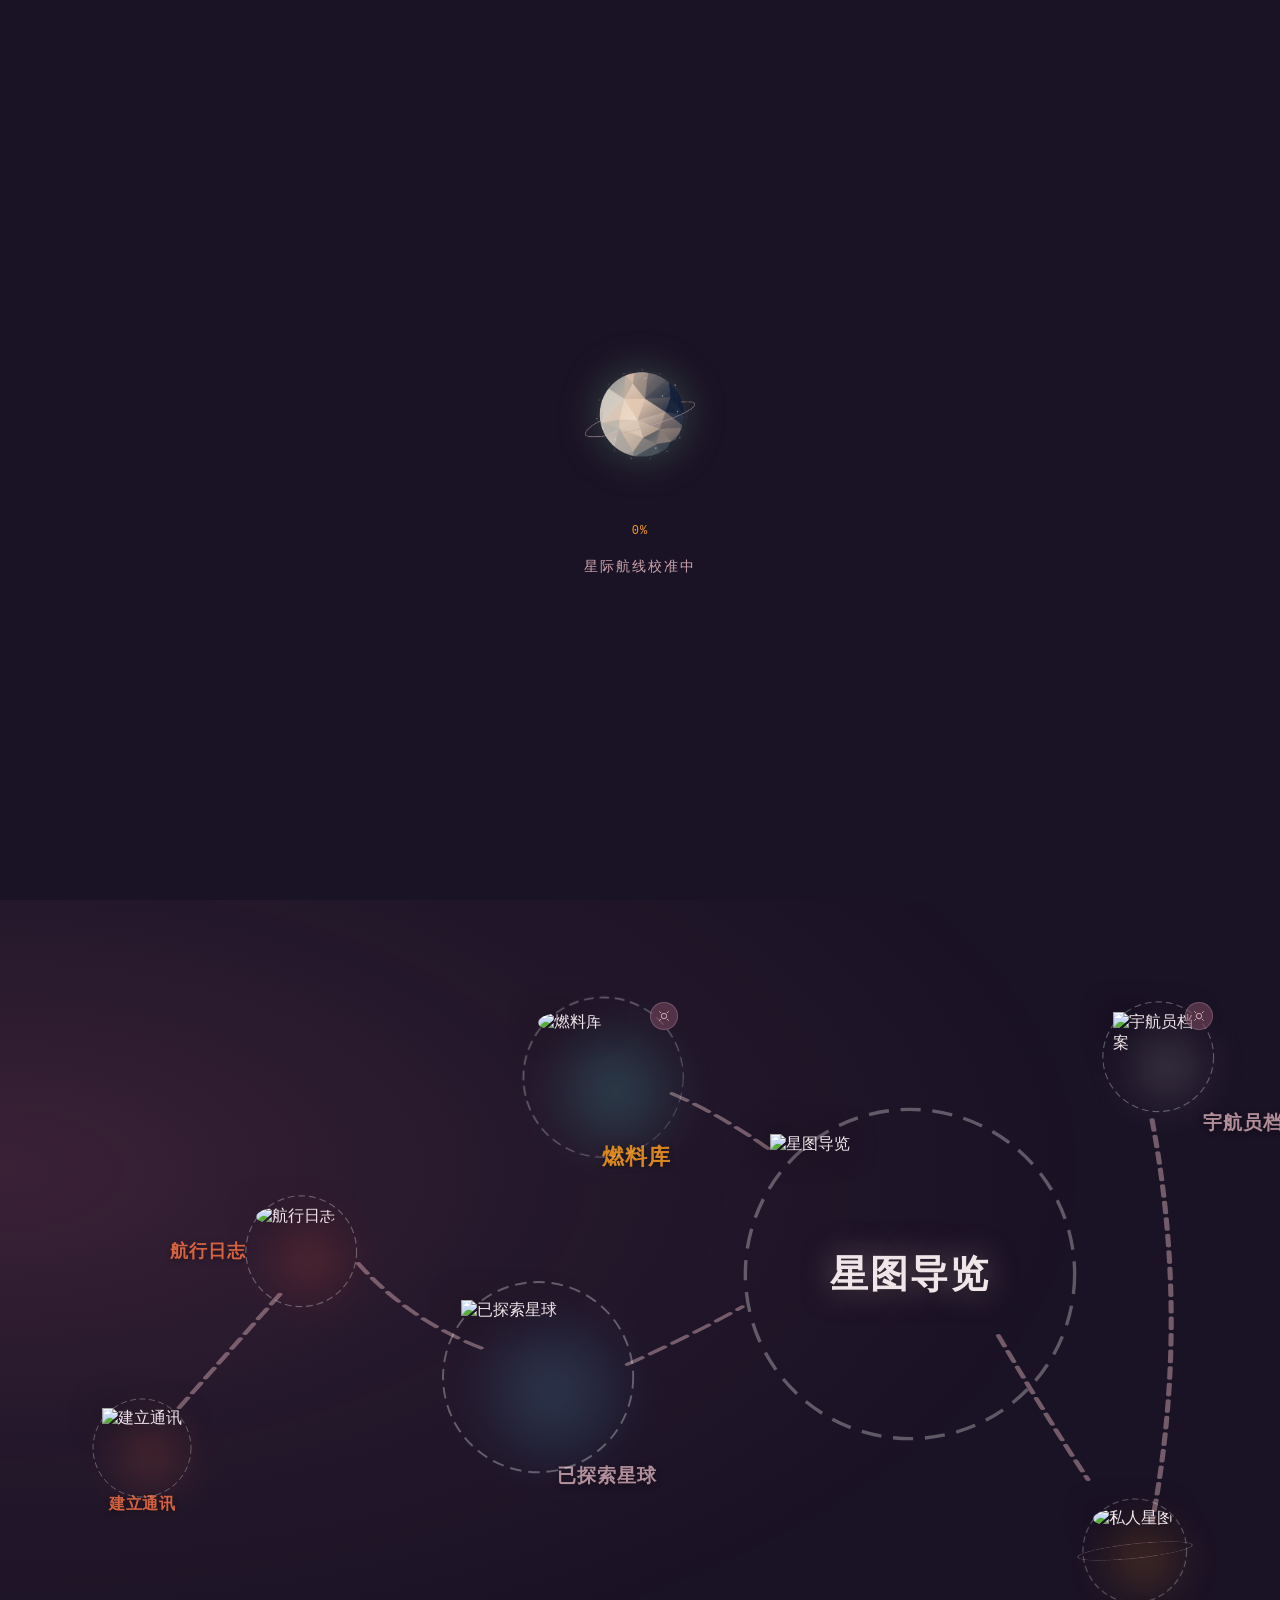
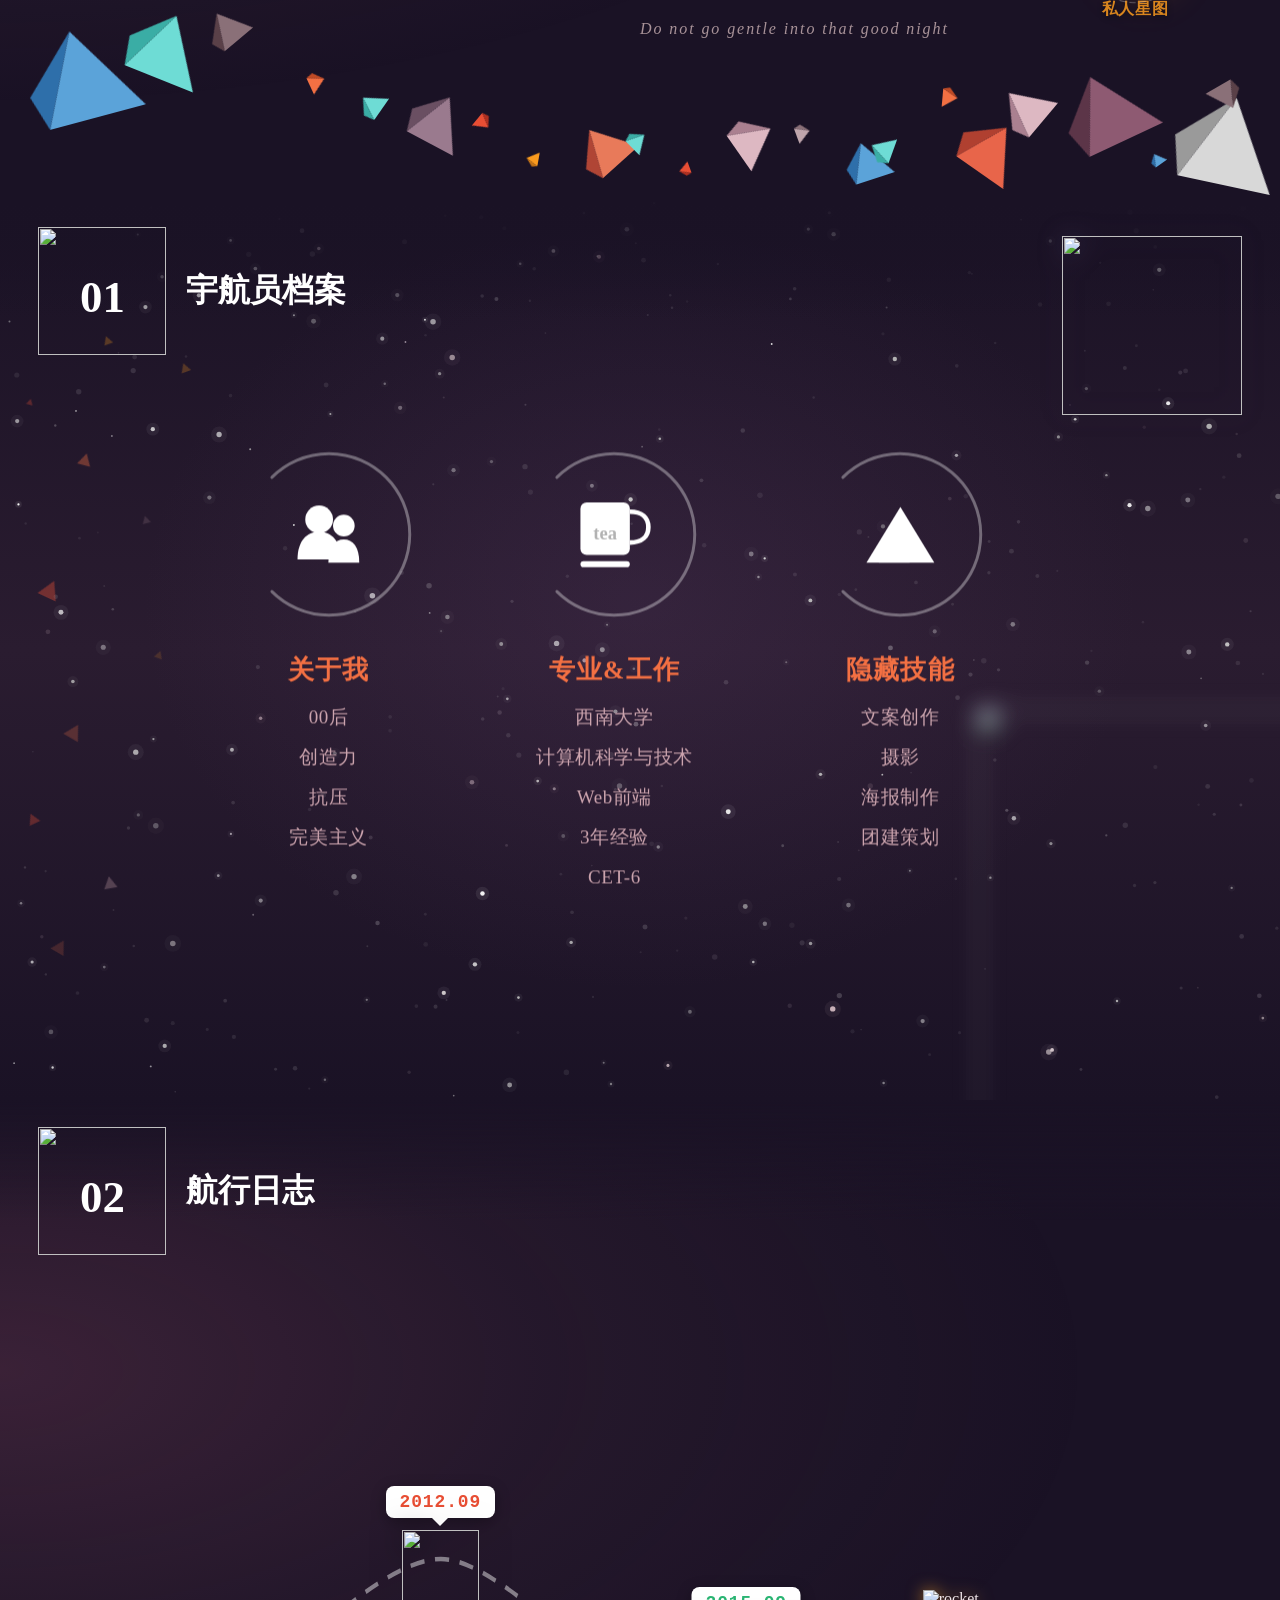
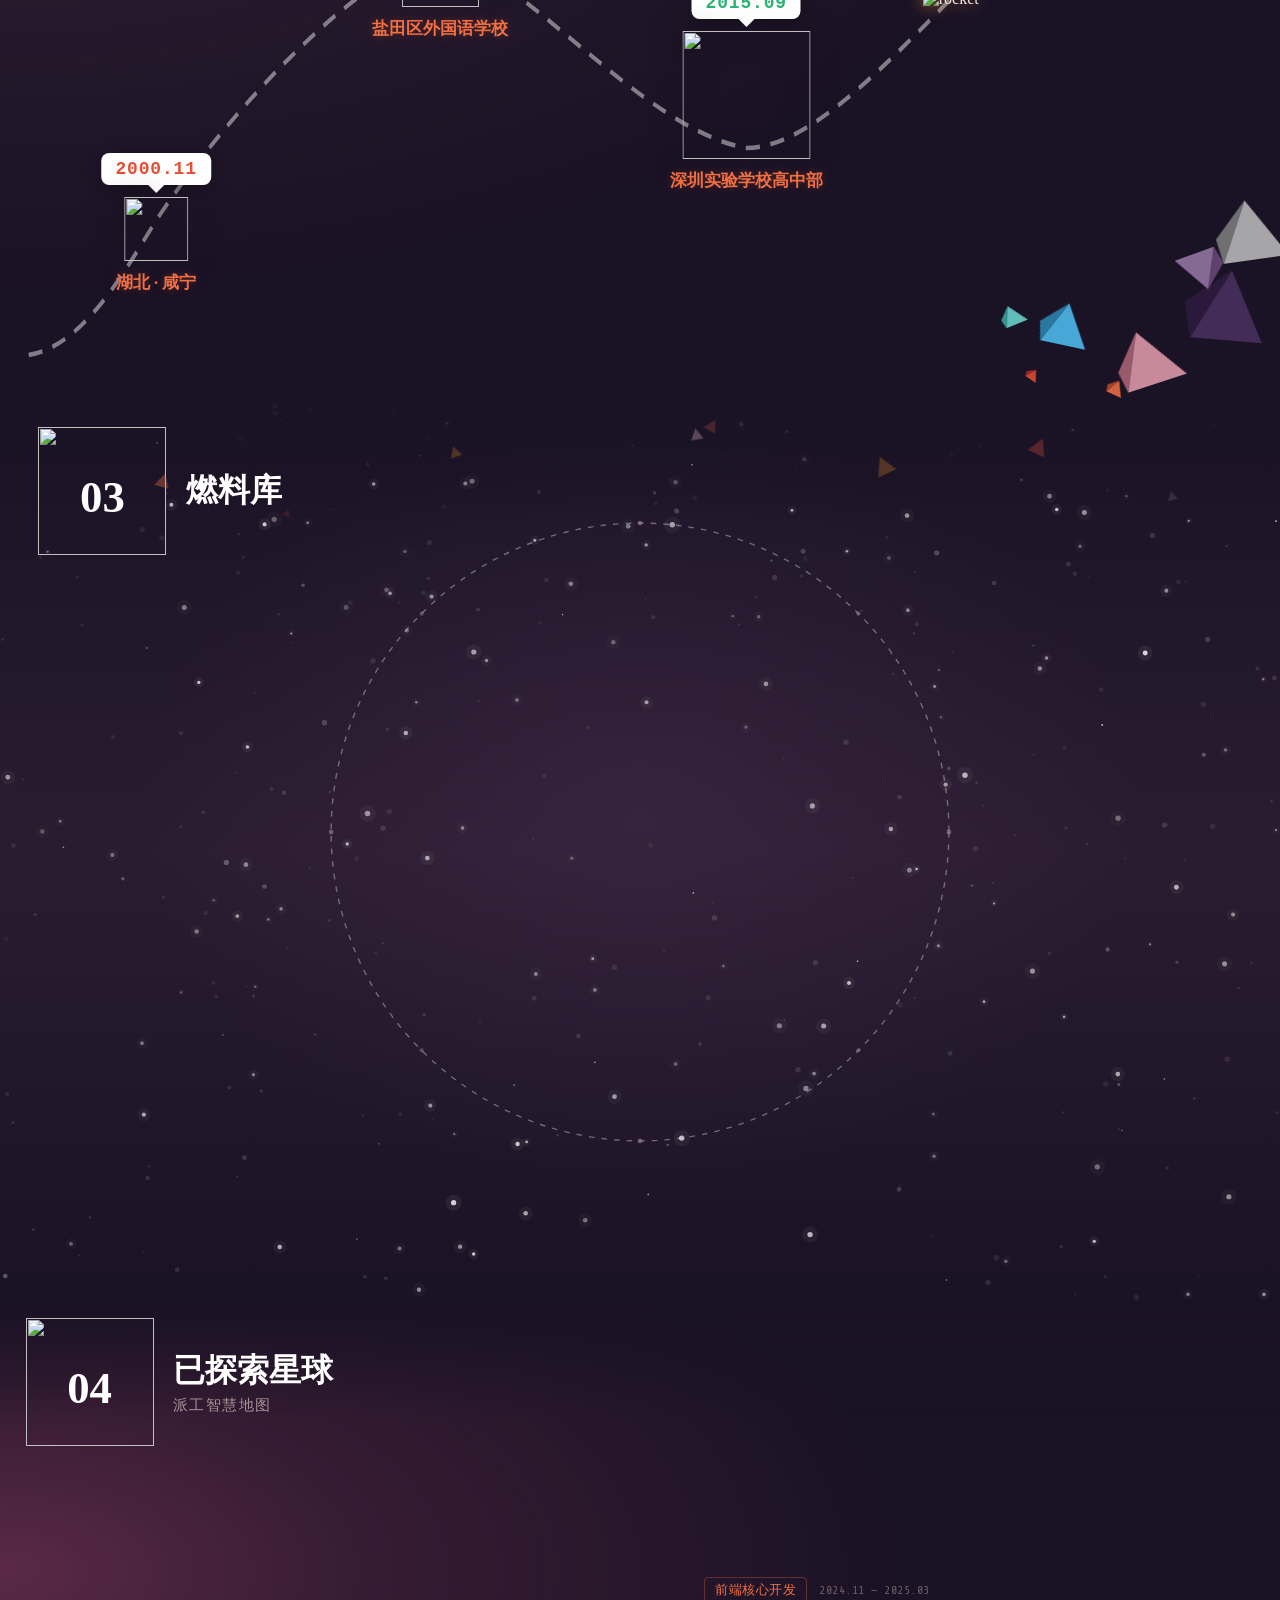
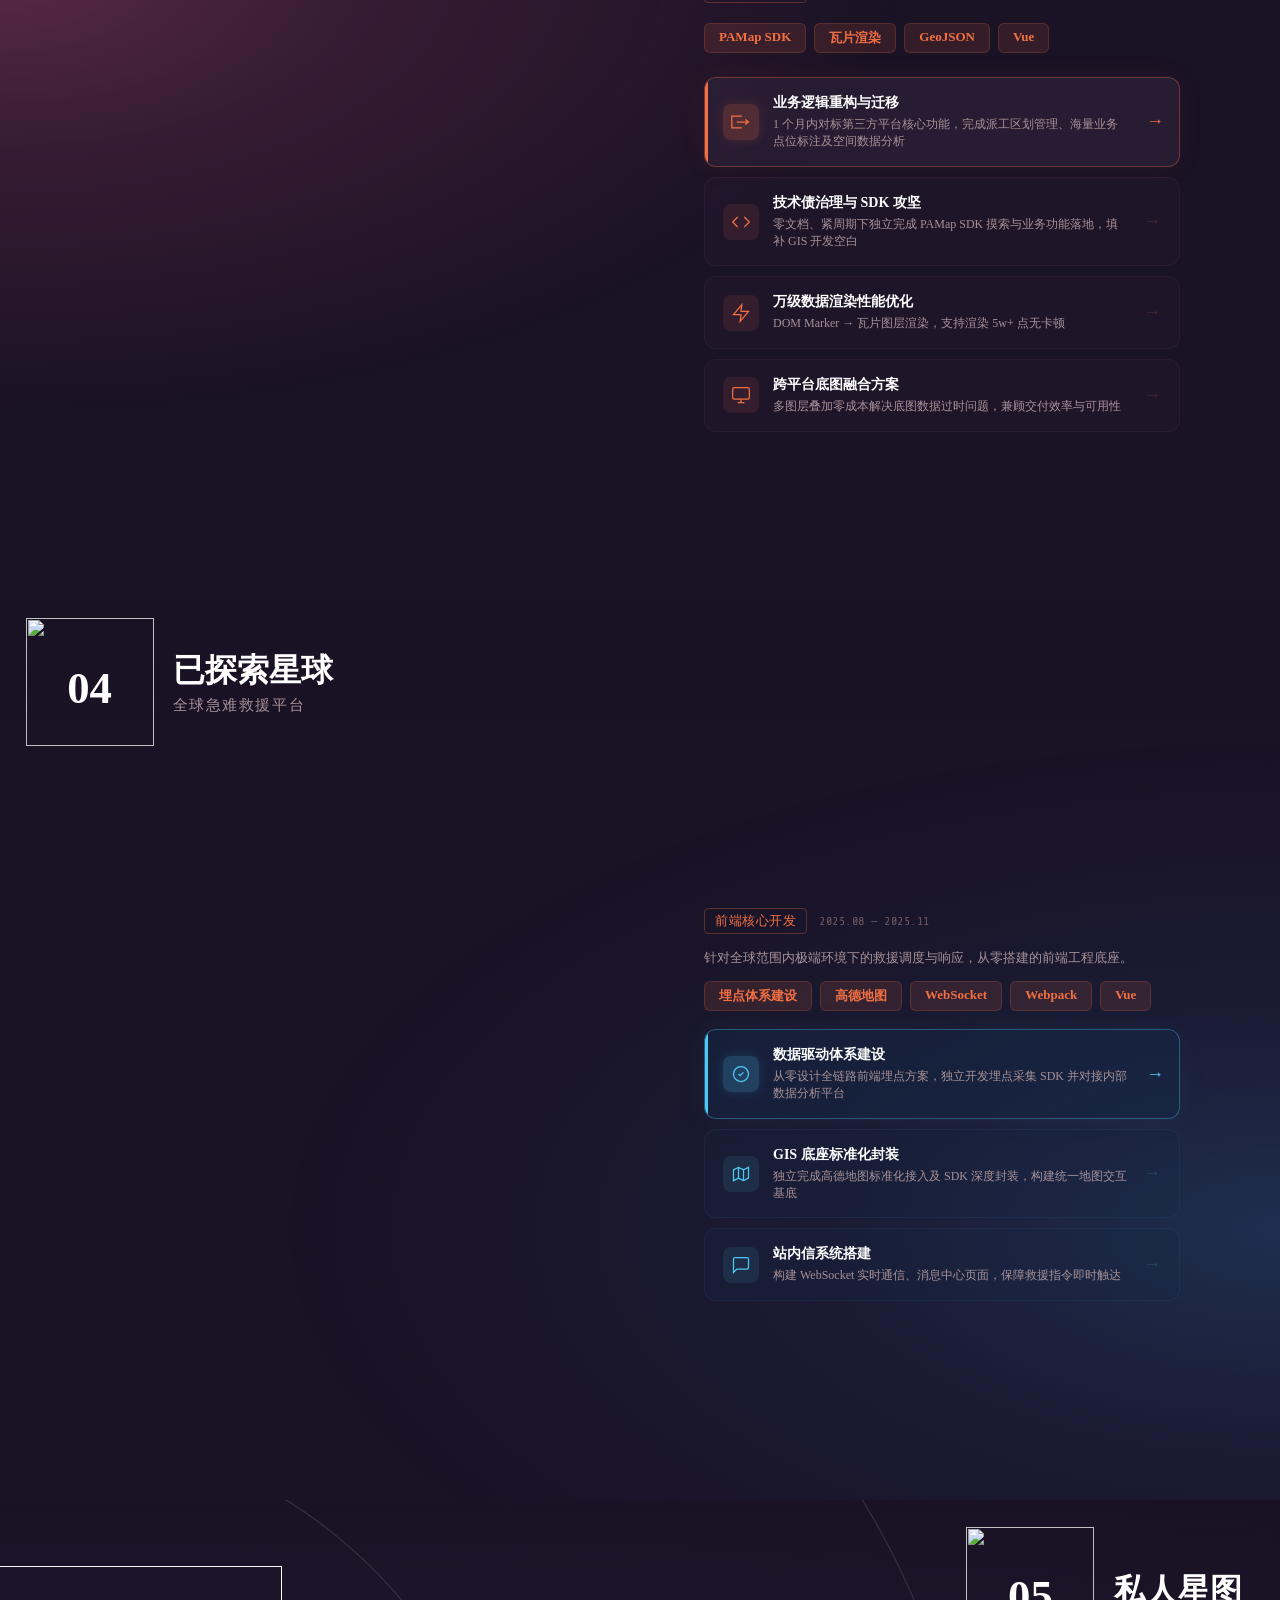
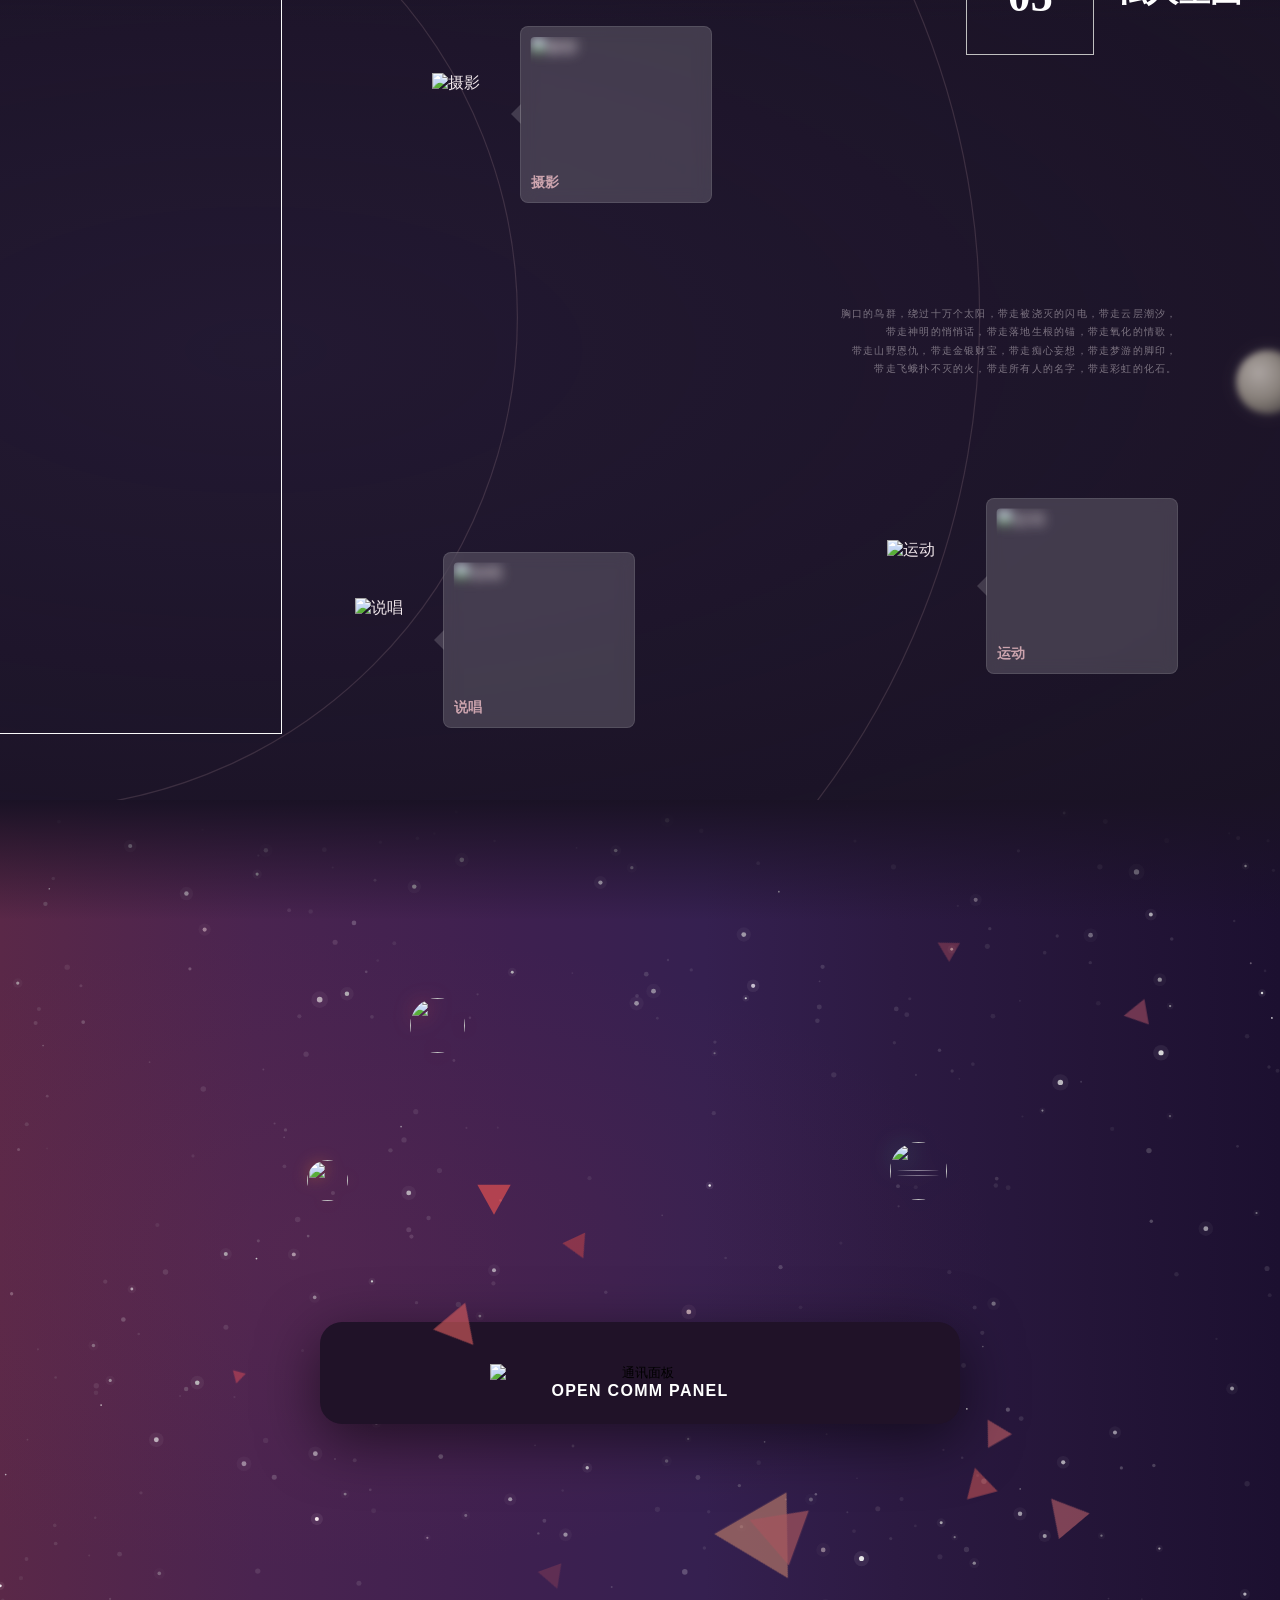
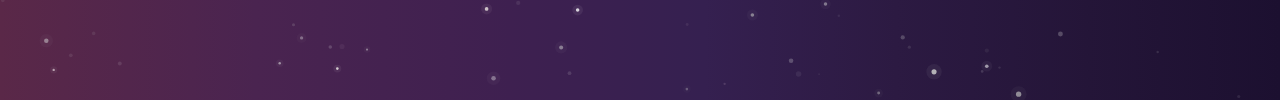
==== index.html @ 0952fe9d "样式细节调整" ====
<!doctype html>
<html lang="zh-CN">
  <head>
    <meta charset="UTF-8" />
    <meta name="viewport" content="width=device-width, initial-scale=1.0" />
    <title>LIKANGJUE星际漫游指南</title>
    <link rel="icon" href="favicon.ico" type="image/x-icon" />
    <link rel="stylesheet" href="css/style.css?v=3" />
    <!-- Leaflet (轻量地图渲染) -->
    <link
      rel="stylesheet"
      href="https://unpkg.com/leaflet@1.9.4/dist/leaflet.css"
    />
    <script src="https://unpkg.com/leaflet@1.9.4/dist/leaflet.js"></script>
    <link rel="preconnect" href="https://fonts.googleapis.cn" />
    <link
      href="https://fonts.googleapis.cn/css2?family=Orbitron:wght@400;700;900&family=ZCOOL+QingKe+HuangYou&family=Noto+Serif+SC:wght@400;700;900&family=ZCOOL+KuaiLe&family=Noto+Sans+SC:wght@900&display=swap"
      rel="stylesheet"
    />
  </head>
  <body>
    <!-- 加载遮罩 -->
    <div class="loading-overlay" id="loadingOverlay">
      <div class="loading-content">
        <div class="loading-planet">
          <svg class="loading-orbit-svg" viewBox="0 0 180 180">
            <circle
              class="loading-orbit-path"
              id="loadingOrbitPath"
              cx="90"
              cy="90"
              r="70"
            />
          </svg>
          <img src="assets/planet.png" alt="" class="loading-sphere" />
        </div>
        <p class="loading-percent" id="loadingPercent">0%</p>
        <p class="loading-text">
          星际航线校准中<span class="loading-dots"></span>
        </p>
      </div>
    </div>

    <!-- 移动端提示 -->
    <div class="mobile-block" id="mobileBlock">
      <div class="mobile-block-shell">
        <div class="mobile-block-screen">
          <div class="mobile-block-scanline"></div>
          <div class="mobile-block-glare"></div>
          <canvas class="mobile-block-noise" id="mobileNoise"></canvas>
          <p class="mobile-block-text">
            为保障最佳探索体验<br />请使用PC端加入探险
          </p>
        </div>
        <div class="mobile-block-bottom">
          <div class="mobile-block-knob"></div>
          <div class="mobile-block-tag">SIGNAL LOST</div>
        </div>
      </div>
    </div>
    <!-- 粒子画布 -->
    <canvas id="particles-canvas"></canvas>

    <!-- 导航指示器 -->
    <nav class="side-nav" id="sideNav">
      <!-- 小宇航员指示器 - 漂浮姿态 -->
      <div class="nav-astronaut" id="navAstronaut">
        <svg viewBox="0 0 180 190" xmlns="http://www.w3.org/2000/svg">
          <!-- 微微侧身，腰略冲前 -->
          <g transform="rotate(18, 90, 90)">
            <!-- === 双腿并拢向下，膝盖弯曲小腿翘后 === -->
            <!-- 左大腿（短） -->
            <path
              d="M70 104 Q64 114 58 124"
              fill="none"
              stroke="white"
              stroke-width="11"
              stroke-linecap="round"
            />
            <!-- 左膝橙色 -->
            <circle cx="58" cy="123" r="4.5" fill="#f0873a" />
            <!-- 左小腿（长，向后上翘） -->
            <path
              d="M58 124 Q48 136 44 126 Q42 118 50 112"
              fill="none"
              stroke="white"
              stroke-width="9"
              stroke-linecap="round"
            />
            <!-- 左靴 -->
            <ellipse
              cx="50"
              cy="110"
              rx="7"
              ry="5"
              fill="#d0d0d5"
              stroke="#b0b0b5"
              stroke-width="1.2"
              transform="rotate(30 50 110)"
            />

            <!-- 右大腿（短） -->
            <path
              d="M84 104 Q78 114 72 122"
              fill="none"
              stroke="white"
              stroke-width="11"
              stroke-linecap="round"
            />
            <!-- 右膝橙色 -->
            <circle cx="72" cy="121" r="4.5" fill="#f0873a" />
            <!-- 右小腿（长，向后上翘） -->
            <path
              d="M72 122 Q62 134 58 124 Q56 116 64 110"
              fill="none"
              stroke="white"
              stroke-width="9"
              stroke-linecap="round"
            />
            <!-- 右靴 -->
            <ellipse
              cx="64"
              cy="108"
              rx="7"
              ry="5"
              fill="#d0d0d5"
              stroke="#b0b0b5"
              stroke-width="1.2"
              transform="rotate(30 64 108)"
            />

            <!-- === 背包 === -->
            <rect
              x="56"
              y="54"
              width="16"
              height="26"
              rx="6"
              fill="#d0d0d5"
              stroke="#a0a0a5"
              stroke-width="1.5"
            />
            <rect
              x="60"
              y="59"
              width="5"
              height="5"
              rx="1.5"
              fill="#5bb8c4"
              opacity="0.8"
            />
            <rect
              x="60"
              y="67"
              width="5"
              height="5"
              rx="1.5"
              fill="#5bb8c4"
              opacity="0.8"
            />

            <!-- === 身体（微微侧身，椭圆稍偏） === -->
            <ellipse
              cx="80"
              cy="76"
              rx="24"
              ry="30"
              fill="white"
              stroke="#d0d0d5"
              stroke-width="2"
            />

            <!-- === 腰带 === -->
            <path
              d="M58 92 Q80 99 102 92"
              fill="none"
              stroke="#5bb8c4"
              stroke-width="7"
              stroke-linecap="round"
            />
            <!-- 腰带扣 -->
            <rect
              x="74"
              y="90"
              width="12"
              height="8"
              rx="2.5"
              fill="#3a9da8"
              stroke="#2e8a94"
              stroke-width="1"
            />
            <rect x="77" y="92" width="6" height="4" rx="1.2" fill="#5bb8c4" />

            <!-- === 左臂（肘部微弯向下） === -->
            <path
              d="M58 66 Q38 72 24 64"
              fill="none"
              stroke="white"
              stroke-width="11"
              stroke-linecap="round"
            />
            <!-- 左肘橙色 -->
            <circle cx="40" cy="70" r="4.5" fill="#f0873a" />
            <!-- 左手掌 -->
            <circle
              cx="22"
              cy="62"
              r="7"
              fill="white"
              stroke="#d0d0d5"
              stroke-width="1.5"
            />
            <!-- 手指 -->
            <line
              x1="16"
              y1="58"
              x2="12"
              y2="54"
              stroke="white"
              stroke-width="2.8"
              stroke-linecap="round"
            />
            <line
              x1="18"
              y1="56"
              x2="15"
              y2="50"
              stroke="white"
              stroke-width="2.8"
              stroke-linecap="round"
            />
            <line
              x1="22"
              y1="55"
              x2="22"
              y2="49"
              stroke="white"
              stroke-width="2.8"
              stroke-linecap="round"
            />
            <line
              x1="26"
              y1="56"
              x2="28"
              y2="51"
              stroke="white"
              stroke-width="2.8"
              stroke-linecap="round"
            />
            <line
              x1="28"
              y1="60"
              x2="33"
              y2="57"
              stroke="white"
              stroke-width="2.8"
              stroke-linecap="round"
            />

            <!-- === 右臂（肘部微弯向下） === -->
            <path
              d="M104 66 Q126 72 140 64"
              fill="none"
              stroke="white"
              stroke-width="11"
              stroke-linecap="round"
            />
            <!-- 右肘橙色 -->
            <circle cx="124" cy="70" r="4.5" fill="#f0873a" />
            <!-- 右手掌 -->
            <circle
              cx="142"
              cy="62"
              r="7"
              fill="white"
              stroke="#d0d0d5"
              stroke-width="1.5"
            />
            <!-- 手指 -->
            <line
              x1="147"
              y1="57"
              x2="152"
              y2="54"
              stroke="white"
              stroke-width="2.8"
              stroke-linecap="round"
            />
            <line
              x1="148"
              y1="60"
              x2="154"
              y2="58"
              stroke="white"
              stroke-width="2.8"
              stroke-linecap="round"
            />
            <line
              x1="149"
              y1="64"
              x2="155"
              y2="64"
              stroke="white"
              stroke-width="2.8"
              stroke-linecap="round"
            />
            <line
              x1="148"
              y1="67"
              x2="153"
              y2="70"
              stroke="white"
              stroke-width="2.8"
              stroke-linecap="round"
            />

            <!-- === 头盔（朝内侧微旋转） === -->
            <g transform="rotate(-15, 80, 40)">
              <circle
                cx="80"
                cy="40"
                r="28"
                fill="white"
                stroke="#d0d0d5"
                stroke-width="2.5"
              />
              <!-- 头盔橙色顶部弧线 -->
              <path
                d="M54 28 A28 28 0 0 1 106 28"
                fill="none"
                stroke="#f0873a"
                stroke-width="4"
                stroke-linecap="round"
              />
              <!-- 头盔侧面橙色耳罩 -->
              <ellipse
                cx="53"
                cy="42"
                rx="6"
                ry="9"
                fill="#f0873a"
                opacity="0.9"
              />
              <ellipse
                cx="107"
                cy="42"
                rx="6"
                ry="9"
                fill="#f0873a"
                opacity="0.9"
              />

              <!-- === 面罩 === -->
              <ellipse cx="80" cy="44" rx="19" ry="18" fill="#3d2050" />
              <!-- 面罩反光 -->
              <ellipse
                cx="73"
                cy="37"
                rx="5"
                ry="8"
                fill="rgba(255,255,255,0.1)"
                transform="rotate(-12 73 37)"
              />
              <!-- 感叹号 -->
              <line
                x1="80"
                y1="35"
                x2="80"
                y2="47"
                stroke="rgba(255,255,255,0.4)"
                stroke-width="3.5"
                stroke-linecap="round"
              />
              <circle cx="80" cy="52" r="2" fill="rgba(255,255,255,0.4)" />
            </g>
          </g>
        </svg>
      </div>
      <a
        href="#landing"
        class="nav-dot active"
        data-section="0"
        data-label="准备启程"
      ></a>
      <a
        href="#starmap"
        class="nav-dot"
        data-section="1"
        data-label="星图导览"
      ></a>
      <a
        href="#about"
        class="nav-dot"
        data-section="2"
        data-label="宇航员档案"
      ></a>
      <a
        href="#education"
        class="nav-dot"
        data-section="3"
        data-label="航行日志"
      ></a>
      <a
        href="#skills"
        class="nav-dot"
        data-section="4"
        data-label="燃料库"
      ></a>
      <a
        href="#project3"
        class="nav-dot"
        data-section="5"
        data-label="智慧地图"
      ></a>
      <a
        href="#project4"
        class="nav-dot"
        data-section="6"
        data-label="救援平台"
      ></a>
      <a
        href="#hobbies"
        class="nav-dot"
        data-section="7"
        data-label="私人星图"
      ></a>
      <a
        href="#contact"
        class="nav-dot"
        data-section="9"
        data-label="通讯面板"
      ></a>
    </nav>

    <!-- 页面进度条 -->
    <div class="progress-bar" id="progressBar"></div>

    <!-- ===== Section 0: Landing ===== -->
    <section class="section section-landing" id="landing">
      <!-- Low-Poly 背景纹理 -->
      <div class="landing-bg-texture"></div>

      <div class="landing-split">
        <!-- 左侧：Low-Poly 星球 -->
        <div class="planet-scene">
          <!-- 轨道环 - 后半（星球背面） -->
          <img
            src="https://img.likangjue.space/assets/planet-ring.webp"
            alt=""
            class="planet-ring ring-back"
          />
          <!-- 星球本体 - 逆时针旋转 -->
          <img
            src="https://img.likangjue.space/assets/planet-sphere.webp"
            alt=""
            class="planet-sphere"
          />
          <!-- 线条框 - 顺时针旋转 -->
          <img
            src="https://img.likangjue.space/assets/planet-wireframe.webp"
            alt=""
            class="planet-wireframe"
          />
          <img
            src="https://img.likangjue.space/assets/planet-wireframe.webp"
            alt=""
            class="planet-wireframe"
          />
          <!-- 轨道环 - 前半（星球前面） -->
          <img
            src="https://img.likangjue.space/assets/planet-ring.webp"
            alt=""
            class="planet-ring ring-front"
          />
        </div>

        <!-- 标题文字区域：所有内容在一个暗色卡片内 -->
        <div class="landing-content">
          <div class="landing-card anim-fade-up">
            <img
              src="https://img.likangjue.space/assets/title-2000.webp"
              alt="2000 太空漫游"
              class="card-title-img"
            />
            <div class="card-text">
              <p class="info-label">这里是黎康珏</p>
              <h1 class="info-name">LIKANGJUE</h1>
              <h2 class="info-subtitle">星际漫游指南</h2>
              <p class="info-desc">信号良好，欢迎靠近</p>
            </div>
          </div>
          <div class="scroll-hint anim-fade-up delay-2">
            <div class="scroll-mouse">
              <div class="scroll-wheel"></div>
            </div>
            <span>用猛烈的孤独，开始你伟大的冒险</span>
          </div>
        </div>
      </div>

      <!-- 渐变遮罩 -->
      <div class="gradient-overlay"></div>

      <!-- 飞入三角形装饰 -->
      <div class="fly-tri fly-tri-1"></div>
      <div class="fly-tri fly-tri-2"></div>
      <div class="fly-tri fly-tri-3"></div>
      <div class="fly-tri fly-tri-4"></div>
      <div class="fly-tri fly-tri-5"></div>
      <div class="fly-tri fly-tri-6"></div>
      <div class="fly-tri fly-tri-7"></div>
      <div class="fly-tri fly-tri-8"></div>
      <div class="fly-tri fly-tri-9"></div>
      <div class="fly-tri fly-tri-10"></div>
      <div class="fly-tri fly-tri-2b"></div>
    </section>

    <!-- ===== Section 1: Star Map (星图导览) ===== -->
    <section class="section section-starmap" id="starmap">
      <div class="starmap-container">
        <!-- SVG 连线（虚线轨道） -->
        <svg
          class="starmap-orbits"
          viewBox="0 0 100 100"
          preserveAspectRatio="none"
        >
          <!-- 建立通讯 → 航行日志 -->
          <path d="M14,58 Q18,50 22,42" class="orbit-line" />
          <!-- 航行日志 → 已探索星球 -->
          <path d="M28,38 Q32,46 38,50" class="orbit-line" />
          <!-- 已探索星球 → 星图导览 -->
          <path d="M49,52 Q54,48 58,44" class="orbit-line" />
          <!-- 星图导览 → 燃料库 -->
          <path d="M60,22 Q56,17 52,14" class="orbit-line" />
          <!-- 星图导览 → 私人星图 -->
          <path d="M78,48 Q82,60 85,68" class="orbit-line" />
          <!-- 宇航员档案 → 私人星图 -->
          <path d="M90,18 Q93,46 90,74" class="orbit-line" />
        </svg>

        <!-- 中心大星球：星图导览 -->
        <div class="star-planet star-main anim-scale-in">
          <img
            src="https://img.likangjue.space/assets/planet-main.webp"
            alt="星图导览"
            class="planet-img"
          />
          <span class="planet-label label-main">星图导览</span>
        </div>

        <!-- 燃料库 → Skills -->
        <a href="#skills" class="star-planet star-fuel anim-scale-in delay-1">
          <div class="planet-glow glow-green"></div>
          <img
            src="https://img.likangjue.space/assets/planet-green-texture.webp"
            alt="燃料库"
            class="planet-img planet-circle"
          />
          <span class="planet-label label-top">燃料库</span>
          <span class="planet-satellite">
            <svg
              viewBox="0 0 24 24"
              fill="none"
              stroke="currentColor"
              stroke-width="1.5"
              width="16"
              height="16"
            >
              <circle cx="12" cy="12" r="4" />
              <path
                d="M4.93 4.93l2.83 2.83M16.24 16.24l2.83 2.83M4.93 19.07l2.83-2.83M16.24 7.76l2.83-2.83"
              />
            </svg>
          </span>
        </a>

        <!-- 宇航员档案 → About -->
        <a href="#about" class="star-planet star-profile anim-scale-in delay-2">
          <div class="planet-glow glow-silver"></div>
          <img
            src="https://img.likangjue.space/assets/planet-gray-ring.webp"
            alt="宇航员档案"
            class="planet-img"
          />
          <span class="planet-label label-bottom">宇航员档案</span>
          <span class="planet-satellite">
            <svg
              viewBox="0 0 24 24"
              fill="none"
              stroke="currentColor"
              stroke-width="1.5"
              width="16"
              height="16"
            >
              <circle cx="12" cy="12" r="4" />
              <path
                d="M4.93 4.93l2.83 2.83M16.24 16.24l2.83 2.83M4.93 19.07l2.83-2.83M16.24 7.76l2.83-2.83"
              />
            </svg>
          </span>
        </a>

        <!-- 航行日志 → Education -->
        <a href="#education" class="star-planet star-log anim-scale-in delay-1">
          <div class="planet-glow glow-red"></div>
          <img
            src="https://img.likangjue.space/assets/planet-red-texture.webp"
            alt="航行日志"
            class="planet-img planet-circle"
          />
          <span class="planet-label label-log">航行日志</span>
        </a>

        <!-- 已探索星球 → Projects -->
        <a
          href="#project3"
          class="star-planet star-explore anim-scale-in delay-2"
        >
          <div class="planet-glow glow-blue"></div>
          <img
            src="https://img.likangjue.space/assets/planet-blue.webp"
            alt="已探索星球"
            class="planet-img"
          />
          <span class="planet-label label-bottom">已探索星球</span>
        </a>

        <!-- 建立通讯 → Contact -->
        <a href="#contact" class="star-planet star-comm anim-scale-in delay-3">
          <div class="planet-glow glow-orange"></div>
          <img
            src="https://img.likangjue.space/assets/planet-orange-ring.webp"
            alt="建立通讯"
            class="planet-img"
          />
          <span class="planet-label label-comm">建立通讯</span>
        </a>

        <!-- 私人星图 -->
        <a
          href="#hobbies"
          class="star-planet star-personal anim-scale-in delay-3"
        >
          <div class="planet-glow glow-gold"></div>
          <img
            src="https://img.likangjue.space/assets/planet-gold-texture.webp"
            alt="私人星图"
            class="planet-img planet-circle"
          />
          <div class="planet-ring-wrap">
            <div class="planet-orbit-ring"></div>
          </div>
          <span class="planet-label label-personal">私人星图</span>
        </a>

        <!-- 底部标语 -->
        <p class="starmap-tagline anim-fade-up delay-3">
          Do not go gentle into that good night
        </p>
      </div>

      <!-- 底部三角形碎片装饰 -->
      <div class="starmap-debris">
        <!-- 左侧大三角 -->
        <div class="debris-tri tri-1"></div>
        <div class="debris-tri tri-2"></div>
        <div class="debris-tri tri-3"></div>
        <!-- 中间碎片（含中型三角） -->
        <div class="debris-tri tri-4"></div>
        <div class="debris-tri tri-5"></div>
        <div class="debris-tri tri-19"></div>
        <div class="debris-tri tri-6"></div>
        <div class="debris-tri tri-7"></div>
        <div class="debris-tri tri-20"></div>
        <div class="debris-tri tri-8"></div>
        <div class="debris-tri tri-9"></div>
        <div class="debris-tri tri-21"></div>
        <div class="debris-tri tri-10"></div>
        <div class="debris-tri tri-22"></div>
        <!-- 右侧大三角 -->
        <div class="debris-tri tri-11"></div>
        <div class="debris-tri tri-12"></div>
        <div class="debris-tri tri-13"></div>
        <div class="debris-tri tri-14"></div>
        <div class="debris-tri tri-15"></div>
        <div class="debris-tri tri-16"></div>
        <div class="debris-tri tri-17"></div>
        <div class="debris-tri tri-18"></div>
      </div>
    </section>

    <!-- ===== Section 2: About ===== -->
    <section class="section section-about" id="about">
      <!-- 星空背景粒子 -->
      <canvas
        class="about-stars-canvas"
        id="about-stars-canvas"
        aria-hidden="true"
      ></canvas>

      <!-- 标题区（同其他章节风格） -->
      <div class="about-header anim-fade-up">
        <div class="about-header-planet">
          <img
            src="https://img.likangjue.space/assets/planet-title.webp"
            alt=""
            class="header-planet-img"
          />
          <span class="about-num">01</span>
        </div>
        <h2 class="about-title-text">宇航员档案</h2>
      </div>

      <!-- 三角形碎片（PPT左侧凌乱装饰） -->
      <div class="about-debris" aria-hidden="true">
        <!-- 左上区域 -->
        <svg class="ab-tri ab-tri-1" viewBox="0 0 24 24">
          <polygon points="12,2 22,20 2,20" fill="#f37043" opacity="0.6" />
        </svg>
        <svg class="ab-tri ab-tri-2" viewBox="0 0 24 24">
          <polygon points="12,2 22,20 2,20" fill="#fa9a1e" opacity="0.5" />
        </svg>
        <!-- 左侧中部 -->
        <svg class="ab-tri ab-tri-3" viewBox="0 0 24 24">
          <polygon points="12,2 22,20 2,20" fill="#e84e34" opacity="0.7" />
        </svg>
        <svg class="ab-tri ab-tri-4" viewBox="0 0 24 24">
          <polygon points="12,2 22,20 2,20" fill="#cca4ae" opacity="0.4" />
        </svg>
        <!-- 左下区域 -->
        <svg class="ab-tri ab-tri-5" viewBox="0 0 24 24">
          <polygon points="12,2 22,20 2,20" fill="#f37043" opacity="0.55" />
        </svg>
        <svg class="ab-tri ab-tri-6" viewBox="0 0 24 24">
          <polygon points="12,2 22,20 2,20" fill="#e84e34" opacity="0.65" />
        </svg>
        <svg class="ab-tri ab-tri-7" viewBox="0 0 24 24">
          <polygon points="12,2 22,20 2,20" fill="#fa9a1e" opacity="0.45" />
        </svg>
        <svg class="ab-tri ab-tri-8" viewBox="0 0 24 24">
          <polygon points="12,2 22,20 2,20" fill="#cca4ae" opacity="0.5" />
        </svg>
        <!-- 额外散落三角 -->
        <svg class="ab-tri ab-tri-9" viewBox="0 0 24 24">
          <polygon points="12,2 22,20 2,20" fill="#e84e34" opacity="0.5" />
        </svg>
        <svg class="ab-tri ab-tri-10" viewBox="0 0 24 24">
          <polygon points="12,2 22,20 2,20" fill="#f37043" opacity="0.4" />
        </svg>
        <svg class="ab-tri ab-tri-11" viewBox="0 0 24 24">
          <polygon points="12,2 22,20 2,20" fill="#fa9a1e" opacity="0.55" />
        </svg>
      </div>

      <!-- PPT风格：三列卡片布局 -->
      <div class="about-cards">
        <!-- 卡片1: 关于我 -->
        <div class="about-card about-card-1">
          <div class="about-card-arc">
            <svg viewBox="0 0 160 160" class="arc-svg">
              <circle cx="80" cy="80" r="68" class="arc-circle" />
            </svg>
            <div class="about-card-icon">
              <!-- 人物图标 -->
              <svg
                viewBox="0 0 64 64"
                fill="white"
                xmlns="http://www.w3.org/2000/svg"
              >
                <g transform="translate(2,4)">
                  <circle cx="24" cy="18" r="9" />
                  <path d="M10,44 C10,32 16,26 24,26 C32,26 38,32 38,44Z" />
                  <circle cx="40" cy="22" r="7" />
                  <path d="M30,46 C30,36 34,31 40,31 C46,31 50,36 50,46Z" />
                </g>
              </svg>
            </div>
          </div>
          <h4 class="about-card-title">关于我</h4>
          <ul class="about-card-list">
            <li>00后</li>
            <li>创造力</li>
            <li>抗压</li>
            <li>完美主义</li>
          </ul>
        </div>

        <!-- 卡片2: 专业&工作 -->
        <div class="about-card about-card-2">
          <div class="about-card-arc">
            <svg viewBox="0 0 160 160" class="arc-svg">
              <circle cx="80" cy="80" r="68" class="arc-circle" />
            </svg>
            <div class="about-card-icon">
              <!-- 咖啡杯图标 -->
              <svg
                viewBox="0 0 64 64"
                fill="white"
                xmlns="http://www.w3.org/2000/svg"
              >
                <g transform="translate(-2,-5)">
                  <rect x="12" y="16" width="32" height="34" rx="4" />
                  <path
                    d="M44,22 C52,22 56,26 56,32 C56,38 52,42 44,42"
                    fill="none"
                    stroke="white"
                    stroke-width="3"
                  />
                  <rect x="12" y="54" width="32" height="4" rx="2" />
                  <text
                    x="28"
                    y="40"
                    text-anchor="middle"
                    font-size="12"
                    font-weight="bold"
                    fill="rgba(0,0,0,0.3)"
                  >
                    tea
                  </text>
                </g>
              </svg>
            </div>
          </div>
          <h4 class="about-card-title">专业&工作</h4>
          <ul class="about-card-list">
            <li>西南大学</li>
            <li>计算机科学与技术</li>
            <li>Web前端</li>
            <li>3年经验</li>
            <li>CET-6</li>
          </ul>
        </div>

        <!-- 卡片3: 隐藏技能 -->
        <div class="about-card about-card-3">
          <div class="about-card-arc">
            <svg viewBox="0 0 160 160" class="arc-svg">
              <circle cx="80" cy="80" r="68" class="arc-circle" />
            </svg>
            <div class="about-card-icon">
              <!-- 山/图片图标 -->
              <svg
                viewBox="0 0 64 64"
                fill="white"
                xmlns="http://www.w3.org/2000/svg"
              >
                <g transform="translate(0,2)">
                  <polygon points="32,12 54,48 10,48" />
                  <polygon points="18,48 28,32 38,48" opacity="0.6" />
                </g>
              </svg>
            </div>
          </div>
          <h4 class="about-card-title">隐藏技能</h4>
          <ul class="about-card-list">
            <li>文案创作</li>
            <li>摄影</li>
            <li>海报制作</li>
            <li>团建策划</li>
          </ul>
        </div>
      </div>

      <!-- 右下角装饰大星球 -->
      <div class="about-deco-planet">
        <img
          src="https://img.likangjue.space/assets/planet-7.webp"
          alt=""
          class="about-deco-planet-img"
        />
      </div>

      <!-- 右上角装饰星球 -->
      <div class="about-deco-planet-tr">
        <img
          src="https://img.likangjue.space/assets/planet-gray-ring.webp"
          alt=""
          class="about-deco-planet-tr-img"
        />
      </div>
    </section>

    <!-- ===== Section 2: 航行日志 (Travel Log) ===== -->
    <section class="section section-voyage" id="education">
      <div class="voyage-container">
        <!-- 标题 -->
        <div class="voyage-header">
          <div class="voyage-header-planet">
            <img
              src="https://img.likangjue.space/assets/planet-title.webp"
              alt=""
              class="header-planet-img"
            />
            <span class="voyage-num">02</span>
          </div>
          <h2 class="voyage-title">航行日志</h2>
        </div>

        <!-- 左侧半隐藏月球 -->
        <div class="voyage-moon">
          <img
            src="https://img.likangjue.space/assets/planet-gray-ring.webp"
            alt=""
            class="moon-img"
          />
        </div>

        <!-- SVG 飞行轨迹 -->
        <svg
          class="voyage-path-svg"
          viewBox="0 0 180 100"
          preserveAspectRatio="none"
        >
          <defs>
            <mask id="trailMask">
              <path
                id="voyageTrailMask"
                d="M 4,95 C 12,94 18,85 22,80
                   C 32,68 52,51 62,51
                   C 72,51 90,70 105,72
                   C 120,72 142,44 153,44
                   C 160,40 165,34 168,30"
                fill="none"
                stroke="white"
                stroke-width="6"
              />
            </mask>
          </defs>
          <path
            id="voyageTrail"
            class="voyage-trail"
            d="M 4,95 C 12,94 18,85 22,80
               C 32,68 52,51 62,51
               C 72,51 90,70 105,72
               C 120,72 142,44 153,44
               C 160,40 165,34 168,30"
            fill="none"
            stroke="rgba(255,255,255,0.45)"
            stroke-width="0.5"
            stroke-dasharray="2 1.5"
            mask="url(#trailMask)"
          />
        </svg>

        <!-- 火箭 -->
        <div class="voyage-rocket" id="voyageRocket">
          <img
            src="https://img.likangjue.space/assets/rocket.webp"
            alt="rocket"
            class="rocket-img"
          />
        </div>

        <!-- 4个星球节点 -->
        <div class="voyage-node node-1" data-trigger="0.113">
          <div class="node-bubble">
            <span class="bubble-date red">2000.11</span>
          </div>
          <div class="node-planet">
            <img
              src="https://img.likangjue.space/assets/planet-orange-ring.webp"
              alt=""
              class="planet-img"
            />
          </div>
          <div class="node-label">湖北 · 咸宁</div>
        </div>

        <div class="voyage-node node-2" data-trigger="0.356">
          <div class="node-bubble">
            <span class="bubble-date red">2012.09</span>
          </div>
          <div class="node-planet">
            <img
              src="https://img.likangjue.space/assets/planet-5.webp"
              alt=""
              class="planet-img"
            />
          </div>
          <div class="node-label">盐田区外国语学校</div>
        </div>

        <div class="voyage-node node-3" data-trigger="0.574">
          <div class="node-bubble">
            <span class="bubble-date green">2015.09</span>
          </div>
          <div class="node-planet">
            <img
              src="https://img.likangjue.space/assets/planet-blue.webp"
              alt=""
              class="planet-img"
            />
          </div>
          <div class="node-label">深圳实验学校高中部</div>
        </div>

        <div class="voyage-node node-4" data-trigger="0.93">
          <div class="node-bubble">
            <span class="bubble-date green">2019.9</span>
          </div>
          <div class="node-planet">
            <img
              src="https://img.likangjue.space/assets/planet-4.webp"
              alt=""
              class="planet-img"
            />
          </div>
          <div class="node-label">西南大学</div>
        </div>

        <!-- 右下角装饰三角碎片 -->
        <div class="voyage-debris">
          <div class="v-debris v-d1"></div>
          <div class="v-debris v-d2"></div>
          <div class="v-debris v-d3"></div>
          <div class="v-debris v-d4"></div>
          <div class="v-debris v-d5"></div>
          <div class="v-debris v-d6"></div>
          <div class="v-debris v-d7"></div>
          <div class="v-debris v-d8"></div>
        </div>
      </div>
    </section>

    <!-- ===== Section 3: Skills (宇航员档案风格) ===== -->
    <section class="section section-skills" id="skills">
      <!-- 星空背景粒子 -->
      <canvas
        class="skills-stars-canvas"
        id="skills-stars-canvas"
        aria-hidden="true"
      ></canvas>

      <!-- 标题区 -->
      <div class="skills-header anim-fade-up">
        <div class="skills-header-planet">
          <img
            src="https://img.likangjue.space/assets/planet-title.webp"
            alt=""
            class="header-planet-img"
          />
          <span class="skills-num">03</span>
        </div>
        <h2 class="skills-title-text">燃料库</h2>
      </div>

      <!-- 三角形碎片装饰 -->
      <div class="skills-debris" aria-hidden="true">
        <svg class="sk-tri sk-tri-1" viewBox="0 0 24 24">
          <polygon points="12,2 22,20 2,20" fill="#f37043" opacity="0.6" />
        </svg>
        <svg class="sk-tri sk-tri-2" viewBox="0 0 24 24">
          <polygon points="12,2 22,20 2,20" fill="#fa9a1e" opacity="0.5" />
        </svg>
        <svg class="sk-tri sk-tri-3" viewBox="0 0 24 24">
          <polygon points="12,2 22,20 2,20" fill="#e84e34" opacity="0.55" />
        </svg>
        <svg class="sk-tri sk-tri-4" viewBox="0 0 24 24">
          <polygon points="12,2 22,20 2,20" fill="#cca4ae" opacity="0.4" />
        </svg>
        <svg class="sk-tri sk-tri-5" viewBox="0 0 24 24">
          <polygon points="12,2 22,20 2,20" fill="#f37043" opacity="0.45" />
        </svg>
        <svg class="sk-tri sk-tri-6" viewBox="0 0 24 24">
          <polygon points="12,2 22,20 2,20" fill="#fa9a1e" opacity="0.5" />
        </svg>
        <svg class="sk-tri sk-tri-7" viewBox="0 0 24 24">
          <polygon points="12,2 22,20 2,20" fill="#e84e34" opacity="0.35" />
        </svg>
        <svg class="sk-tri sk-tri-8" viewBox="0 0 24 24">
          <polygon points="12,2 22,20 2,20" fill="#cca4ae" opacity="0.6" />
        </svg>
      </div>

      <!-- 中心大星球 + 轨道 + 六颗卫星 -->
      <div class="skills-scene">
        <!-- 虚线轨道环 -->
        <svg
          class="skills-orbit-svg"
          viewBox="0 0 1000 1000"
          preserveAspectRatio="xMidYMid meet"
        >
          <circle cx="500" cy="500" r="440" class="skills-orbit-path" />
          <circle cx="500" cy="60" r="3.5" fill="rgba(204,164,174,0.45)" />
          <circle cx="940" cy="500" r="3.5" fill="rgba(204,164,174,0.45)" />
          <circle cx="500" cy="940" r="3.5" fill="rgba(204,164,174,0.45)" />
          <circle cx="60" cy="500" r="3.5" fill="rgba(204,164,174,0.45)" />
          <circle cx="811" cy="189" r="3" fill="rgba(204,164,174,0.35)" />
          <circle cx="189" cy="811" r="3" fill="rgba(204,164,174,0.35)" />
          <circle cx="811" cy="811" r="3" fill="rgba(204,164,174,0.35)" />
          <circle cx="189" cy="189" r="3" fill="rgba(204,164,174,0.35)" />
        </svg>

        <!-- 中心大星球 -->
        <div class="skills-main-planet" id="skillsCenterPlanet">
          <img
            src="https://img.likangjue.space/assets/planet-7.webp"
            alt=""
            class="skills-main-planet-img"
          />
          <div class="skills-main-planet-glow"></div>
        </div>

        <!-- 卫星1: 右上 — JavaScript -->
        <div class="skills-sat skills-sat-1 sk-fly-in sk-fly-rt">
          <div class="skills-sat-planet">
            <img
              src="https://img.likangjue.space/assets/planet-5.webp"
              alt=""
              class="skills-sat-img"
            />
          </div>
          <div class="skills-sat-text skills-sat-text-right">
            <h4 class="skills-sat-title">核心基础</h4>
            <p>
              深入理解 JS 异步机制、原型链及闭包；精通
              ES6+，具备良好的代码抽象能力
            </p>
          </div>
        </div>

        <!-- 卫星2: 左上 — Vue -->
        <div class="skills-sat skills-sat-2 sk-fly-in sk-fly-lt">
          <div class="skills-sat-planet">
            <img
              src="https://img.likangjue.space/assets/planet-6.webp"
              alt=""
              class="skills-sat-img"
            />
          </div>
          <div class="skills-sat-text skills-sat-text-left">
            <h4 class="skills-sat-title">框架生态</h4>
            <p>熟练使用 Vue 全家桶，</p>
            <p>深入理解 Vue 底层响应式原理</p>
          </div>
        </div>

        <!-- 卫星3: 左中 — Webpack -->
        <div class="skills-sat skills-sat-3 sk-fly-in sk-fly-lt">
          <div class="skills-sat-planet">
            <img
              src="https://img.likangjue.space/assets/planet-orange-ring.webp"
              alt=""
              class="skills-sat-img"
            />
          </div>
          <div class="skills-sat-text skills-sat-text-left">
            <h4 class="skills-sat-title">工程化</h4>
            <p>
              熟练使用 Webpack 进行项目构建与优化；熟悉 Git 工作流及 CI/CD 流程
            </p>
          </div>
        </div>

        <!-- 卫星4: 左下 — GIS -->
        <div class="skills-sat skills-sat-4 sk-fly-in sk-fly-lb">
          <div class="skills-sat-planet">
            <img
              src="https://img.likangjue.space/assets/planet-4.webp"
              alt=""
              class="skills-sat-img"
            />
          </div>
          <div class="skills-sat-text skills-sat-text-left">
            <h4 class="skills-sat-title">地图开发</h4>
            <p>掌握 GIS 的标准化封装与应用</p>
            <p>有地图可视化开发经验</p>
          </div>
        </div>

        <!-- 卫星5: 右下 — HTTP / 网络 -->
        <div class="skills-sat skills-sat-5 sk-fly-in sk-fly-rb">
          <div class="skills-sat-planet">
            <img
              src="https://img.likangjue.space/assets/planet-blue.webp"
              alt=""
              class="skills-sat-img skills-sat-img-blue"
            />
          </div>
          <div class="skills-sat-text skills-sat-text-right">
            <h4 class="skills-sat-title">计算机基础</h4>
            <p>了解 HTTP/HTTPS、TCP/IP 协议、浏览器渲染机制、跨域解决方案</p>
          </div>
        </div>
      </div>
    </section>

    <!-- ===== Section 4: Project 3 — 派工智慧地图 ===== -->
    <section class="section section-project section-gis" id="project3">
      <img
        class="gis-planet-top"
        src="https://img.likangjue.space/assets/planet-main.webp"
        alt=""
      />
      <img
        class="gis-planet-bottom"
        src="https://img.likangjue.space/assets/planet-9.webp"
        alt=""
      />
      <div class="gis-header anim-fade-up">
        <div class="voyage-header-planet">
          <img
            src="https://img.likangjue.space/assets/planet-title.webp"
            alt=""
            class="header-planet-img"
          />
          <span class="voyage-num">04</span>
        </div>
        <div class="gis-header-text">
          <h2 class="gis-header-title">已探索星球</h2>
          <p class="gis-header-sub">派工智慧地图</p>
        </div>
      </div>
      <div class="section-inner">
        <div class="gis-dashboard">
          <!-- 左侧：交互式地图模拟器 -->
          <div class="gis-map-panel anim-scale-in delay-1">
            <div class="gis-laptop-wrapper">
              <!-- 电脑外框 -->
              <img
                class="gis-laptop-frame"
                src="https://img.likangjue.space/assets/computer-frame.webp"
                alt=""
              />
              <!-- 屏幕内容区域 -->
              <div class="gis-laptop-screen">
                <div class="gis-map-frame">
                  <div class="gis-map-topbar">
                    <span class="mockup-dot"></span>
                    <span class="mockup-dot"></span>
                    <span class="mockup-dot"></span>
                    <span class="gis-map-title">派工智慧地图</span>
                  </div>
                  <div class="gis-map-viewport" id="gisMapViewport">
                    <!-- 高德地图容器 -->
                    <div class="gis-amap-container" id="gisAmapContainer"></div>
                    <!-- 覆盖层：区域多边形 (CSS overlay, 用于无 Key 回退) -->
                    <svg
                      class="gis-regions gis-overlay"
                      id="gisRegions"
                      viewBox="0 0 400 320"
                    >
                      <polygon
                        class="gis-region r1"
                        points="80,60 160,40 200,100 140,140 60,120"
                      />
                      <polygon
                        class="gis-region r2"
                        points="200,100 280,70 320,140 260,180 200,160"
                      />
                      <polygon
                        class="gis-region r3"
                        points="60,160 140,140 180,220 120,260 40,240"
                      />
                      <polygon
                        class="gis-region r4"
                        points="180,180 260,160 300,240 240,280 160,260"
                      />
                      <polygon
                        class="gis-region r5"
                        points="300,100 360,80 380,160 340,200 280,180"
                      />
                    </svg>
                    <!-- 覆盖层：数据点 -->
                    <div class="gis-markers gis-overlay" id="gisMarkers"></div>
                    <!-- 覆盖层：性能指标 -->
                    <div
                      class="gis-perf-overlay gis-overlay"
                      id="gisPerfOverlay"
                    >
                      <div class="gis-perf-item">
                        <span class="gis-perf-label">Markers</span>
                        <span class="gis-perf-value" id="gisPerfMarkers"
                          >0</span
                        >
                      </div>
                      <div class="gis-perf-item">
                        <span class="gis-perf-label">FPS</span>
                        <span class="gis-perf-value" id="gisPerfFps">60</span>
                      </div>
                      <div class="gis-perf-item">
                        <span class="gis-perf-label">Tiles</span>
                        <span class="gis-perf-value" id="gisPerfTiles">0</span>
                      </div>
                    </div>
                  </div>
                </div>
              </div>
              <!-- /.gis-laptop-screen -->
            </div>
            <!-- /.gis-laptop-wrapper -->
          </div>
          <!-- /.gis-map-panel -->

          <!-- 右侧：任务阶段切换面板 -->
          <div class="gis-mission-panel anim-fade-up delay-2">
            <div class="gis-meta">
              <span class="gis-meta-role">前端核心开发</span>
              <span class="gis-meta-date">2024.11 — 2025.03</span>
            </div>
            <div class="gis-tech anim-fade-up delay-2">
              <span class="tech-tag">PAMap SDK</span>
              <span class="tech-tag">瓦片渲染</span>
              <span class="tech-tag">GeoJSON</span>
              <span class="tech-tag">Vue</span>
            </div>
            <div class="gis-missions">
              <button class="gis-mission-btn active" data-phase="migrate">
                <span class="gis-mission-icon">
                  <svg
                    viewBox="0 0 24 24"
                    fill="none"
                    stroke="currentColor"
                    stroke-width="1.5"
                    width="20"
                    height="20"
                  >
                    <path d="M13 5H1v14h12M17 9l4 3-4 3M7 12h14" />
                  </svg>
                </span>
                <span class="gis-mission-info">
                  <strong>业务逻辑重构与迁移</strong>
                  <small
                    >1
                    个月内对标第三方平台核心功能，完成派工区划管理、海量业务点位标注及空间数据分析</small
                  >
                </span>
                <span class="gis-mission-arrow">→</span>
              </button>
              <button class="gis-mission-btn" data-phase="sdk">
                <span class="gis-mission-icon">
                  <svg
                    viewBox="0 0 24 24"
                    fill="none"
                    stroke="currentColor"
                    stroke-width="1.5"
                    width="20"
                    height="20"
                  >
                    <polyline points="16 18 22 12 16 6" />
                    <polyline points="8 6 2 12 8 18" />
                  </svg>
                </span>
                <span class="gis-mission-info">
                  <strong>技术债治理与 SDK 攻坚</strong>
                  <small
                    >零文档、紧周期下独立完成 PAMap SDK 摸索与业务功能落地，填补
                    GIS 开发空白</small
                  >
                </span>
                <span class="gis-mission-arrow">→</span>
              </button>
              <button class="gis-mission-btn" data-phase="perf">
                <span class="gis-mission-icon">
                  <svg
                    viewBox="0 0 24 24"
                    fill="none"
                    stroke="currentColor"
                    stroke-width="1.5"
                    width="20"
                    height="20"
                  >
                    <path d="M13 2L3 14h9l-1 8 10-12h-9l1-8z" />
                  </svg>
                </span>
                <span class="gis-mission-info">
                  <strong>万级数据渲染性能优化</strong>
                  <small
                    >DOM Marker → 瓦片图层渲染，支持渲染 5w+ 点无卡顿</small
                  >
                </span>
                <span class="gis-mission-arrow">→</span>
              </button>
              <button class="gis-mission-btn" data-phase="fusion">
                <span class="gis-mission-icon">
                  <svg
                    viewBox="0 0 24 24"
                    fill="none"
                    stroke="currentColor"
                    stroke-width="1.5"
                    width="20"
                    height="20"
                  >
                    <rect x="2" y="3" width="20" height="14" rx="2" />
                    <path d="M8 21h8M12 17v4" />
                  </svg>
                </span>
                <span class="gis-mission-info">
                  <strong>跨平台底图融合方案</strong>
                  <small
                    >多图层叠加零成本解决底图数据过时问题，兼顾交付效率与可用性</small
                  >
                </span>
                <span class="gis-mission-arrow">→</span>
              </button>
            </div>
          </div>
        </div>
      </div>
    </section>

    <!-- ===== Section 7: Project 4 — 全球急难救援平台 ===== -->
    <section class="section section-project section-rescue" id="project4">
      <img
        class="rescue-planet-top"
        src="https://img.likangjue.space/assets/planet-7.webp"
        alt=""
      />
      <img
        class="rescue-planet-bottom"
        src="https://img.likangjue.space/assets/planet-main.webp"
        alt=""
      />
      <div class="rescue-header anim-fade-up">
        <div class="voyage-header-planet">
          <img
            src="https://img.likangjue.space/assets/planet-title.webp"
            alt=""
            class="header-planet-img"
          />
          <span class="voyage-num">04</span>
        </div>
        <div class="rescue-header-text">
          <h2 class="rescue-header-title">已探索星球</h2>
          <p class="rescue-header-sub">全球急难救援平台</p>
        </div>
      </div>
      <div class="section-inner">
        <div class="rescue-dashboard">
          <!-- 左侧：指挥终端 -->
          <div class="rescue-terminal-panel anim-scale-in delay-1">
            <div class="rescue-terminal-wrapper">
              <img
                class="rescue-terminal-frame"
                src="https://img.likangjue.space/assets/computer-frame.webp"
                alt=""
              />
              <div class="rescue-terminal-screen">
                <div class="rescue-term-frame">
                  <div class="rescue-term-topbar">
                    <span class="mockup-dot"></span>
                    <span class="mockup-dot"></span>
                    <span class="mockup-dot"></span>
                    <span class="rescue-term-title">RESCUE COMMAND CENTER</span>
                  </div>
                  <div class="rescue-term-viewport" id="rescueViewport">
                    <!-- Canvas 动画层 -->
                    <canvas class="rescue-canvas" id="rescueCanvas"></canvas>
                    <!-- 信息覆盖层 -->
                    <div class="rescue-info-overlay" id="rescueInfoOverlay">
                      <div class="rescue-info-tag" id="rescueInfoTag">
                        SYSTEM READY
                      </div>
                    </div>
                    <!-- 扫描线效果 -->
                    <div class="rescue-scanline"></div>
                  </div>
                </div>
              </div>
            </div>
          </div>

          <!-- 右侧：核心贡献面板 -->
          <div class="rescue-mission-panel anim-fade-up delay-2">
            <div class="rescue-meta">
              <span class="rescue-meta-role">前端核心开发</span>
              <span class="rescue-meta-date">2025.08 — 2025.11</span>
            </div>
            <p class="rescue-desc">
              针对全球范围内极端环境下的救援调度与响应，从零搭建的前端工程底座。
            </p>
            <div class="rescue-tech anim-fade-up delay-2">
              <span class="tech-tag">埋点体系建设</span>
              <span class="tech-tag">高德地图</span>
              <span class="tech-tag">WebSocket</span>
              <span class="tech-tag">Webpack</span>
              <span class="tech-tag">Vue</span>
            </div>
            <div class="rescue-missions">
              <button class="rescue-mission-btn active" data-phase="tracking">
                <span class="rescue-mission-icon">
                  <svg
                    viewBox="0 0 24 24"
                    fill="none"
                    stroke="currentColor"
                    stroke-width="1.5"
                    width="20"
                    height="20"
                  >
                    <path d="M21 12a9 9 0 11-18 0 9 9 0 0118 0z" />
                    <path d="M9 12l2 2 4-4" />
                  </svg>
                </span>
                <span class="rescue-mission-info">
                  <strong>数据驱动体系建设</strong>
                  <small
                    >从零设计全链路前端埋点方案，独立开发埋点采集 SDK
                    并对接内部数据分析平台</small
                  >
                </span>
                <span class="rescue-mission-arrow">→</span>
              </button>
              <button class="rescue-mission-btn" data-phase="gisbase">
                <span class="rescue-mission-icon">
                  <svg
                    viewBox="0 0 24 24"
                    fill="none"
                    stroke="currentColor"
                    stroke-width="1.5"
                    width="20"
                    height="20"
                  >
                    <path d="M3 7l6 -3 6 3 6 -3v13l-6 3-6-3-6 3V7z" />
                    <path d="M9 4v13M15 7v13" />
                  </svg>
                </span>
                <span class="rescue-mission-info">
                  <strong>GIS 底座标准化封装</strong>
                  <small
                    >独立完成高德地图标准化接入及 SDK
                    深度封装，构建统一地图交互基底</small
                  >
                </span>
                <span class="rescue-mission-arrow">→</span>
              </button>
              <button class="rescue-mission-btn" data-phase="message">
                <span class="rescue-mission-icon">
                  <svg
                    viewBox="0 0 24 24"
                    fill="none"
                    stroke="currentColor"
                    stroke-width="1.5"
                    width="20"
                    height="20"
                  >
                    <path
                      d="M21 15a2 2 0 01-2 2H7l-4 4V5a2 2 0 012-2h14a2 2 0 012 2v10z"
                    />
                  </svg>
                </span>
                <span class="rescue-mission-info">
                  <strong>站内信系统搭建</strong>
                  <small
                    >构建 WebSocket
                    实时通信、消息中心页面，保障救援指令即时触达</small
                  >
                </span>
                <span class="rescue-mission-arrow">→</span>
              </button>
            </div>
          </div>
        </div>
      </div>
    </section>

    <!-- ===== Section 8: Hobbies / 私人星图 ===== -->
    <section class="section section-hobbies" id="hobbies">
      <!-- 左侧半露大星球 -->
      <div class="hobbies-big-planet">
        <img
          src="https://img.likangjue.space/assets/planet-9.webp"
          alt=""
          class="hobbies-big-planet-img"
        />
      </div>

      <!-- 轨道弧线 — JS 动态绘制 SVG -->
      <svg class="hobbies-orbits-svg" id="hobbiesOrbits"></svg>

      <!-- 右上角标题区（同航行日志样式） -->
      <div class="hobbies-header anim-fade-up">
        <div class="hobbies-header-planet">
          <img
            src="https://img.likangjue.space/assets/planet-title.webp"
            alt=""
            class="header-planet-img"
          />
          <span class="hobbies-number">05</span>
        </div>
        <h2 class="hobbies-title">私人星图</h2>
      </div>

      <!-- 右侧月亮装饰 -->
      <div class="hobbies-moon"></div>

      <!-- 诗句 -->
      <p class="hobbies-quote anim-fade-up delay-1">
        胸口的鸟群，绕过十万个太阳，带走被浇灭的闪电，带走云层潮汐，<br />
        带走神明的悄悄话，带走落地生根的锚，带走氧化的情歌，<br />
        带走山野恩仇，带走金银财宝，带走痴心妄想，带走梦游的脚印，<br />
        带走飞蛾扑不灭的火，带走所有人的名字，带走彩虹的化石。
      </p>

      <!-- 三颗星球 + 卡片 -->
      <!-- 绿色星球 - 摄影 -->
      <div class="hobby-group hobby-photography anim-scale-in delay-1">
        <div class="hobby-planet" data-hobby="photography" data-title="摄影">
          <img
            src="https://img.likangjue.space/assets/planet-6.webp"
            alt="摄影"
            class="hobby-planet-img"
          />
        </div>
        <div class="hobby-card">
          <div class="hobby-card-arrow"></div>
          <img
            src="https://img.likangjue.space/assets/hobbies/photography/LKJ_0766.webp"
            alt="摄影"
            class="hobby-card-img"
            loading="lazy"
          />
          <span class="hobby-card-label">摄影</span>
        </div>
      </div>

      <!-- 红色星球 - 说唱 -->
      <div class="hobby-group hobby-rap anim-scale-in delay-2">
        <div class="hobby-planet" data-hobby="rap" data-title="说唱">
          <img
            src="https://img.likangjue.space/assets/planet-5.webp"
            alt="说唱"
            class="hobby-planet-img"
          />
        </div>
        <div class="hobby-card">
          <div class="hobby-card-arrow"></div>
          <img
            src="https://img.likangjue.space/assets/hobbies/rap/70bcdd6e8abefb64f09e192f97dbcb77.webp"
            alt="说唱"
            class="hobby-card-img"
            loading="lazy"
          />
          <span class="hobby-card-label">说唱</span>
        </div>
      </div>

      <!-- 蓝色星球 - 运动 -->
      <div class="hobby-group hobby-sports anim-scale-in delay-3">
        <div class="hobby-planet" data-hobby="sports" data-title="运动">
          <img
            src="https://img.likangjue.space/assets/planet-blue.webp"
            alt="运动"
            class="hobby-planet-img"
          />
        </div>
        <div class="hobby-card">
          <div class="hobby-card-arrow"></div>
          <img
            src="https://img.likangjue.space/assets/hobbies/sports/7e3e798be9011d63065d6b7688510bcc.webp"
            alt="运动"
            class="hobby-card-img"
            loading="lazy"
          />
          <span class="hobby-card-label">运动</span>
        </div>
      </div>
    </section>

    <!-- 照片弹窗 Modal -->
    <div class="hobby-modal" id="hobbyModal">
      <div class="hobby-modal-backdrop"></div>
      <div class="hobby-modal-content">
        <button class="hobby-modal-close">&times;</button>
        <h3 class="hobby-modal-title"></h3>
        <div class="hobby-modal-gallery">
          <button class="hobby-modal-arrow arrow-prev">
            <svg
              viewBox="0 0 24 24"
              fill="none"
              stroke="currentColor"
              stroke-width="2"
            >
              <polyline points="15 18 9 12 15 6" />
            </svg>
          </button>
          <div class="hobby-modal-img-wrap">
            <img src="" alt="" class="hobby-modal-img" />
          </div>
          <button class="hobby-modal-arrow arrow-next">
            <svg
              viewBox="0 0 24 24"
              fill="none"
              stroke="currentColor"
              stroke-width="2"
            >
              <polyline points="9 6 15 12 9 18" />
            </svg>
          </button>
        </div>
        <div class="hobby-modal-dots"></div>
        <p class="hobby-modal-counter"></p>
      </div>
    </div>

    <!-- ===== Section 7: Contact — 星球主题 ===== -->
    <section class="section section-contact" id="contact">
      <!-- 星空背景粒子（canvas） -->
      <canvas
        class="contact-stars"
        id="contact-stars-canvas"
        aria-hidden="true"
      ></canvas>

      <!-- 按PPT布局的绝对定位容器 -->
      <div class="ct-scene" aria-hidden="true">
        <!-- 主星球 50%居中, 37%垂直 -->
        <img
          class="ct-planet-main anim-fade-up"
          src="https://img.likangjue.space/assets/planet-7.webp"
          alt=""
        />
        <!-- 暗紫星球 右上 -->
        <img
          class="ct-planet-dark anim-scale-in delay-1"
          src="https://img.likangjue.space/assets/contact/planet-dark.webp"
          alt=""
        />
        <!-- 红色小星球 左上 -->
        <div class="ct-planet-sm ct-planet-red anim-scale-in delay-1">
          <img
            src="https://img.likangjue.space/assets/contact/texture-red.webp"
            alt=""
          />
        </div>
        <!-- 橙色小星球 左下（带环） -->
        <div class="ct-planet-sm ct-planet-orange anim-scale-in delay-2">
          <img
            src="https://img.likangjue.space/assets/contact/texture-orange.webp"
            alt=""
          />
          <span class="ct-ring"></span>
        </div>
        <!-- 蓝色小星球 右中（带环） -->
        <div class="ct-planet-sm ct-planet-blue anim-scale-in delay-2">
          <img
            src="https://img.likangjue.space/assets/contact/texture-green.webp"
            alt=""
          />
          <span class="ct-ring"></span>
        </div>
        <!-- 三角形碎片 -->
        <svg class="ct-tri ct-tri-1 anim-tri" viewBox="0 0 24 24">
          <polygon points="12,2 22,20 2,20" fill="#e05050" opacity="0.7" />
        </svg>
        <svg class="ct-tri ct-tri-2 anim-tri" viewBox="0 0 24 24">
          <polygon points="12,2 22,20 2,20" fill="#d04848" opacity="0.5" />
        </svg>
        <svg class="ct-tri ct-tri-4 anim-tri" viewBox="0 0 24 24">
          <polygon points="12,2 22,20 2,20" fill="#e87878" opacity="0.45" />
        </svg>
        <svg class="ct-tri ct-tri-5 anim-tri" viewBox="0 0 24 24">
          <polygon points="12,2 22,20 2,20" fill="#d05858" opacity="0.55" />
        </svg>
        <svg class="ct-tri ct-tri-7 anim-tri" viewBox="0 0 24 24">
          <polygon points="12,2 22,20 2,20" fill="#e06060" opacity="0.6" />
        </svg>
        <svg class="ct-tri ct-tri-8 anim-tri" viewBox="0 0 24 24">
          <polygon points="12,2 22,20 2,20" fill="#b85060" opacity="0.4" />
        </svg>
        <svg class="ct-tri ct-tri-9 anim-tri" viewBox="0 0 24 24">
          <polygon points="12,2 22,20 2,20" fill="#d04858" opacity="0.55" />
        </svg>
        <svg class="ct-tri ct-tri-10 anim-tri" viewBox="0 0 24 24">
          <polygon points="12,2 22,20 2,20" fill="#cc6070" opacity="0.45" />
        </svg>
        <svg class="ct-tri ct-tri-11 anim-tri" viewBox="0 0 24 24">
          <polygon points="12,2 22,20 2,20" fill="#a04858" opacity="0.35" />
        </svg>
        <svg class="ct-tri ct-tri-12 anim-tri" viewBox="0 0 24 24">
          <polygon points="12,2 22,20 2,20" fill="#e87070" opacity="0.5" />
        </svg>
        <!-- 大三角（PPT: 按钮下方两个醒目箭头） -->
        <svg class="ct-tri ct-tri-big1 anim-tri" viewBox="0 0 24 24">
          <polygon points="12,2 22,20 2,20" fill="#a16a63" opacity="0.8" />
        </svg>
        <svg class="ct-tri ct-tri-big2 anim-tri" viewBox="0 0 24 24">
          <polygon points="12,2 22,20 2,20" fill="#a4545d" opacity="0.7" />
        </svg>
      </div>

      <!-- THANKS 卡片 → 打开通讯面板按钮 -->
      <div class="ct-card-wrap">
        <div class="ct-card anim-fade-up delay-1">
          <img
            class="ct-card-bg"
            src="https://img.likangjue.space/assets/contact/texture-thanks.webp"
            alt=""
          />
          <button class="ct-card-btn" onclick="openCommPanel()">
            <img
              class="ct-card-label-img"
              src="https://img.likangjue.space/assets/contact/通讯面板.webp"
              alt="通讯面板"
            />
            <span class="ct-card-sub">OPEN COMM PANEL</span>
          </button>
        </div>
      </div>
    </section>

    <!-- ===== 通讯面板弹窗 ===== -->
    <div class="comm-modal-overlay" id="commModal">
      <div class="comm-modal">
        <!-- 关闭按钮 -->
        <button class="comm-close-btn" onclick="closeCommPanel()">
          <svg
            viewBox="0 0 24 24"
            width="20"
            height="20"
            fill="none"
            stroke="currentColor"
            stroke-width="2"
          >
            <path d="M18 6L6 18M6 6l12 12" />
          </svg>
        </button>

        <!-- 控制台外壳 -->
        <div class="comm-console">
          <!-- 顶部装饰 -->
          <div class="comm-top-bar">
            <div class="comm-top-leds">
              <span class="comm-led comm-led-red"></span>
              <span class="comm-led comm-led-amber"></span>
              <span class="comm-led comm-led-green"></span>
            </div>
            <div class="comm-top-title">Comm Station Control Panel</div>
            <div class="comm-top-ver">v2.6.1</div>
          </div>

          <!-- CRT 屏幕墙 -->
          <div class="comm-screen-wall">
            <!-- Email -->
            <div
              class="comm-monitor comm-off"
              data-copy="floriali802@163.com"
              onclick="commToggle(this)"
            >
              <div class="comm-shell comm-t-green">
                <div class="comm-screen">
                  <div class="comm-glare"></div>
                  <div class="comm-noise"></div>
                  <div class="comm-tear"></div>
                  <div class="comm-pad">
                    <div class="comm-s-icon">
                      <svg
                        viewBox="0 0 24 24"
                        fill="none"
                        stroke="currentColor"
                        stroke-width="1.5"
                      >
                        <rect x="2" y="4" width="20" height="16" rx="2" />
                        <path d="M22 4L12 13 2 4" />
                      </svg>
                    </div>
                    <div class="comm-s-label">Email Channel</div>
                    <div class="comm-s-value">floriali802<br />@163.com</div>
                  </div>
                </div>
                <div class="comm-shell-bottom">
                  <div class="comm-knob"></div>
                  <div class="comm-tag">ch-01</div>
                </div>
              </div>
            </div>

            <!-- 主屏 -->
            <div class="comm-monitor comm-monitor-main comm-on">
              <div class="comm-shell comm-t-green">
                <div class="comm-screen">
                  <div class="comm-glare"></div>
                  <div class="comm-noise"></div>
                  <div class="comm-tear"></div>
                  <div class="comm-pad">
                    <div class="comm-main-sys">
                      // comm system v2.6 — online
                    </div>
                    <div class="comm-main-prompt">
                      <span class="comm-cursor" id="commMainText"></span>
                    </div>
                    <div class="comm-main-copy" id="commCopyMsg"></div>
                    <div class="comm-main-hint">
                      ▶ click a monitor to reveal info
                    </div>
                    <div class="comm-main-leds">
                      <span class="comm-ml comm-ml-g"></span>
                      <span class="comm-ml comm-ml-g"></span>
                      <span class="comm-ml comm-ml-a"></span>
                      <span class="comm-ml comm-ml-off"></span>
                      <span class="comm-ml comm-ml-g"></span>
                    </div>
                  </div>
                </div>
                <div class="comm-shell-bottom">
                  <div class="comm-knob"></div>
                  <div class="comm-tag">main display</div>
                </div>
              </div>
            </div>

            <!-- GitHub -->
            <div
              class="comm-monitor comm-off"
              data-copy="https://github.com/FloriaLiii"
              onclick="commToggle(this)"
            >
              <div class="comm-shell comm-t-amber">
                <div class="comm-screen">
                  <div class="comm-glare"></div>
                  <div class="comm-noise"></div>
                  <div class="comm-tear"></div>
                  <div class="comm-pad">
                    <div class="comm-s-icon">
                      <svg viewBox="0 0 24 24" fill="currentColor">
                        <path
                          d="M12 0C5.37 0 0 5.37 0 12c0 5.3 3.44 9.8 8.2 11.39.6.11.82-.26.82-.58v-2.03c-3.34.73-4.04-1.61-4.04-1.61-.55-1.39-1.34-1.76-1.34-1.76-1.08-.74.08-.73.08-.73 1.2.08 1.83 1.24 1.83 1.24 1.07 1.83 2.81 1.3 3.5 1 .1-.78.42-1.3.76-1.6-2.67-.3-5.47-1.33-5.47-5.93 0-1.31.47-2.38 1.24-3.22-.13-.3-.54-1.52.12-3.18 0 0 1-.32 3.3 1.23a11.5 11.5 0 016.02 0c2.28-1.55 3.29-1.23 3.29-1.23.66 1.66.25 2.88.12 3.18.77.84 1.24 1.91 1.24 3.22 0 4.61-2.81 5.63-5.48 5.92.43.37.81 1.1.81 2.22v3.29c0 .32.21.7.82.58C20.56 21.8 24 17.3 24 12 24 5.37 18.63 0 12 0z"
                        />
                      </svg>
                    </div>
                    <div class="comm-s-label">GitHub Channel</div>
                    <div class="comm-s-value">FloriaLiii</div>
                  </div>
                </div>
                <div class="comm-shell-bottom">
                  <div class="comm-knob"></div>
                  <div class="comm-tag">ch-02</div>
                </div>
              </div>
            </div>

            <!-- Phone -->
            <div
              class="comm-monitor comm-off"
              data-copy="18923757089"
              onclick="commToggle(this)"
            >
              <div class="comm-shell comm-t-orange">
                <div class="comm-screen">
                  <div class="comm-glare"></div>
                  <div class="comm-noise"></div>
                  <div class="comm-tear"></div>
                  <div class="comm-pad">
                    <div class="comm-s-icon">
                      <svg
                        viewBox="0 0 24 24"
                        fill="none"
                        stroke="currentColor"
                        stroke-width="1.5"
                      >
                        <path
                          d="M22 16.92v3a2 2 0 01-2.18 2 19.79 19.79 0 01-8.63-3.07 19.5 19.5 0 01-6-6 19.79 19.79 0 01-3.07-8.67A2 2 0 014.11 2h3a2 2 0 012 1.72 12.84 12.84 0 00.7 2.81 2 2 0 01-.45 2.11L8.09 9.91a16 16 0 006 6l1.27-1.27a2 2 0 012.11-.45 12.84 12.84 0 002.81.7A2 2 0 0122 16.92z"
                        />
                      </svg>
                    </div>
                    <div class="comm-s-label">Phone</div>
                    <div class="comm-s-value">18923757089</div>
                  </div>
                </div>
                <div class="comm-shell-bottom">
                  <div class="comm-knob"></div>
                  <div class="comm-tag">ch-03</div>
                </div>
              </div>
            </div>

            <!-- WeChat -->
            <div
              class="comm-monitor comm-off"
              data-copy="xxyyyiiiii"
              onclick="commToggle(this)"
            >
              <div class="comm-shell comm-t-amber">
                <div class="comm-screen">
                  <div class="comm-glare"></div>
                  <div class="comm-noise"></div>
                  <div class="comm-tear"></div>
                  <div class="comm-pad">
                    <div class="comm-s-icon">
                      <svg
                        viewBox="0 0 24 24"
                        fill="none"
                        stroke="currentColor"
                        stroke-width="1.5"
                      >
                        <path
                          d="M21 11.5a8.38 8.38 0 01-.9 3.8 8.5 8.5 0 01-7.6 4.7 8.38 8.38 0 01-3.8-.9L3 21l1.9-5.7a8.38 8.38 0 01-.9-3.8 8.5 8.5 0 014.7-7.6 8.38 8.38 0 013.8-.9h.5a8.48 8.48 0 018 8v.5z"
                        />
                      </svg>
                    </div>
                    <div class="comm-s-label">WeChat Channel</div>
                    <div class="comm-s-value">xxyyyiiiii</div>
                  </div>
                </div>
                <div class="comm-shell-bottom">
                  <div class="comm-knob"></div>
                  <div class="comm-tag">ch-04</div>
                </div>
              </div>
            </div>
          </div>

          <!-- 底部控制条 -->
          <div class="comm-bottom-bar">
            <div style="display: flex; gap: 6px">
              <div class="comm-knob"></div>
              <div class="comm-knob"></div>
              <div class="comm-knob"></div>
            </div>
            <div class="comm-bar-label">
              <em>爱是我们唯一能够感知的超越时空维度的事物</em>
            </div>
            <div style="display: flex; gap: 4px">
              <div class="comm-bar-sw"></div>
              <div class="comm-bar-sw"></div>
              <div class="comm-bar-sw"></div>
            </div>
          </div>
        </div>
      </div>
    </div>

    <link rel="stylesheet" href="css/comm-panel.css" />
    <script src="js/comm-panel.js"></script>
    <script src="js/main.js?v=17"></script>
    <script>
      // 移动端提示雪花噪点
      (function () {
        const canvas = document.getElementById("mobileNoise");
        if (!canvas) return;
        const ctx = canvas.getContext("2d");
        canvas.width = 200;
        canvas.height = 140;
        // 文字初始隐藏
        const text = canvas.parentElement.querySelector(".mobile-block-text");
        if (text) text.style.opacity = "0";
        let raf;
        let last = 0;
        function draw(now) {
          raf = requestAnimationFrame(draw);
          if (now - last < 55) return;
          last = now;
          const img = ctx.createImageData(canvas.width, canvas.height);
          const d = img.data;
          for (let i = 0; i < d.length; i += 4) {
            const r = Math.random();
            let v;
            if (r < 0.42) v = 0;
            else if (r < 0.82) v = 255;
            else v = 80 + Math.random() * 100;
            d[i] = d[i + 1] = d[i + 2] = v;
            d[i + 3] = 255;
          }
          ctx.putImageData(img, 0, 0);
        }
        raf = requestAnimationFrame(draw);
        // 1秒后停止雪花，显示文字
        setTimeout(function () {
          cancelAnimationFrame(raf);
          canvas.style.display = "none";
          if (text) text.style.opacity = "1";
        }, 1000);
      })();
    </script>
  </body>
</html>
---- css/style.css ----
/* ============================================
   LIKANGJUE星际漫游指南 - 个人简历网站
   配色复刻自 PPT 模板:
   主色: #76465C #6D3E50 #774253 (莓果紫红)
   强调: #FA9A1E #F37043 #E84E34 (橙/珊瑚)
   深底: #2E2232 #35273E (深紫)
   辅助: #CCA4AE (玫瑰粉)
   ============================================ */

/* === Custom Fonts === */
@font-face {
  font-family: "HYChaoJiZhanJia";
  src:
    local("汉仪超级战甲简"), local("HYChaoJiZhanJiaJ"),
    local("HY-ChaoJiZhanJia");
  font-weight: normal;
  font-display: swap;
}

@font-face {
  font-family: "HYLiLiangHei";
  src:
    local("汉仪力量黑简"), local("HYLiLiangHeiJ"), local("HY-LiLiangHei"),
    local("HYLiLiangHeiJian");
  font-weight: normal;
  font-display: swap;
}

/* === Reset & Base === */
*,
*::before,
*::after {
  margin: 0;
  padding: 0;
  box-sizing: border-box;
}

:root {
  --bg-deep: #1a1225;
  --bg-dark: #2e2232;
  --bg-card: #35273e;
  --primary: #76465c;
  --primary-light: #9c6b80;
  --accent: #f37043;
  --accent-gold: #fa9a1e;
  --accent-red: #e84e34;
  --rose: #cca4ae;
  --text: #f0e6ea;
  --text-muted: #a89298;
  --text-dim: #6d5a62;
  --white: #ffffff;
}

html {
  scroll-behavior: smooth;
  scroll-snap-type: y mandatory;
  overflow-y: scroll;
}

body {
  font-family: "Noto Serif SC", "PingFang SC", "Microsoft YaHei", serif;
  background: var(--bg-deep);
  color: var(--text);
  overflow-x: hidden;
  -webkit-font-smoothing: antialiased;
  cursor:
    url("data:image/svg+xml,%3Csvg xmlns='http://www.w3.org/2000/svg' width='22' height='30' viewBox='0 0 22 30'%3E%3Cpath d='M8 1l-1.5 6' stroke='%23F37043' stroke-width='1.5' stroke-linecap='round' opacity='0.8'/%3E%3Cpath d='M11 1v6' stroke='%23FA9A1E' stroke-width='1.3' stroke-linecap='round' opacity='0.7'/%3E%3Cpath d='M14 1l1.5 6' stroke='%23F37043' stroke-width='1.5' stroke-linecap='round' opacity='0.8'/%3E%3Crect x='7' y='7' width='8' height='2' rx='1' fill='%2376465C'/%3E%3Cpath d='M11 29C8 29 5 22 5 12c0-2 1-3 2-3h8c1 0 2 1 2 3C17 22 14 29 11 29z' fill='%23CCA4AE' stroke='%23ddc0c8' stroke-width='0.5'/%3E%3Cellipse cx='11' cy='20' rx='3' ry='3.5' fill='%2376465C' opacity='0.85'/%3E%3Cellipse cx='11' cy='20' rx='3' ry='3.5' fill='none' stroke='%23fff' stroke-width='0.4'/%3E%3Cellipse cx='10.5' cy='19' rx='1' ry='1' fill='rgba(255,255,255,0.3)'/%3E%3C/svg%3E")
      11 19,
    auto;
}

/* 尾焰粒子 */
.cursor-trail {
  position: fixed;
  pointer-events: none;
  z-index: 9999;
  width: 4px;
  height: 4px;
  border-radius: 50%;
  background: radial-gradient(
    circle,
    rgba(243, 112, 67, 0.8),
    rgba(250, 154, 30, 0.4)
  );
  opacity: 0;
  animation: trail-fade 0.6s ease-out forwards;
}
@keyframes trail-fade {
  0% {
    opacity: 0.7;
    transform: scale(1);
  }
  100% {
    opacity: 0;
    transform: scale(0.2);
  }
}

/* === Loading Overlay === */
@property --orbit-progress {
  syntax: "<angle>";
  inherits: false;
  initial-value: 0deg;
}
.loading-overlay {
  position: fixed;
  inset: 0;
  z-index: 99999;
  background: var(--bg-deep);
  display: flex;
  align-items: center;
  justify-content: center;
  transition:
    opacity 0.6s ease,
    visibility 0.6s ease;
}
.loading-overlay.hidden {
  opacity: 0;
  visibility: hidden;
  pointer-events: none;
}
.loading-content {
  text-align: center;
  display: flex;
  flex-direction: column;
  align-items: center;
  gap: 20px;
}

/* 星球 + 轨道环 */
.loading-planet {
  position: relative;
  width: 180px;
  height: 180px;
  overflow: visible;
}
.loading-sphere {
  width: 110px;
  height: auto;
  position: absolute;
  top: 50%;
  left: 50%;
  transform: translate(-50%, -50%);
  filter: drop-shadow(0 0 20px rgba(118, 200, 150, 0.3));
  animation: loading-spin 8s linear infinite;
  z-index: 1;
}
@keyframes loading-spin {
  0% {
    transform: translate(-50%, -50%) rotate(0deg);
  }
  100% {
    transform: translate(-50%, -50%) rotate(-360deg);
  }
}

/* 轨道环 — 虚线圆，从顶部开始逐步绘制 */
.loading-orbit-svg {
  position: absolute;
  inset: 0;
  width: 100%;
  height: 100%;
  transform: rotate(-90deg);
  --orbit-progress: 0deg;
  -webkit-mask-image: conic-gradient(
    from 90deg,
    #000 var(--orbit-progress),
    transparent 0
  );
  mask-image: conic-gradient(
    from 90deg,
    #000 var(--orbit-progress),
    transparent 0
  );
  transition: --orbit-progress 0.3s ease;
}
.loading-orbit-path {
  fill: none;
  stroke: rgba(255, 255, 255, 0.35);
  stroke-width: 1.5;
  stroke-dasharray: 8 6;
  stroke-linecap: round;
}

/* 百分比 */
.loading-percent {
  font-family: "Orbitron", monospace;
  font-size: 12px;
  color: var(--accent-gold);
  letter-spacing: 1px;
}

/* 文字 */
.loading-text {
  font-family: "Orbitron", "Noto Serif SC", serif;
  font-size: 14px;
  color: var(--rose);
  letter-spacing: 2px;
}
.loading-dots::after {
  content: "";
  animation: loading-dots 1.5s steps(3, end) infinite;
}
@keyframes loading-dots {
  0% {
    content: "";
  }
  33% {
    content: ".";
  }
  66% {
    content: "..";
  }
  100% {
    content: "...";
  }
}

/* 加载完成闪光 + 放大 */
.loading-planet.complete {
  animation: loading-scale-pulse 0.8s ease-out forwards;
}
.loading-planet.complete .loading-sphere {
  animation: loading-flash 0.8s ease-out forwards;
}
.loading-planet.complete .loading-orbit-path {
  animation: loading-orbit-flash 0.8s ease-out forwards;
}
@keyframes loading-scale-pulse {
  0% {
    transform: scale(1);
  }
  30% {
    transform: scale(1.12);
  }
  100% {
    transform: scale(1);
  }
}
@keyframes loading-flash {
  0% {
    filter: drop-shadow(0 0 20px rgba(118, 200, 150, 0.3));
  }
  30% {
    filter: drop-shadow(0 0 40px rgba(200, 255, 220, 0.8)) brightness(1.3);
  }
  100% {
    filter: drop-shadow(0 0 20px rgba(118, 200, 150, 0.3)) brightness(1);
  }
}
@keyframes loading-orbit-flash {
  0% {
    stroke: rgba(255, 255, 255, 0.35);
  }
  30% {
    stroke: rgba(200, 255, 220, 0.9);
    filter: drop-shadow(0 0 8px rgba(200, 255, 220, 0.6));
  }
  100% {
    stroke: rgba(255, 255, 255, 0.35);
    filter: none;
  }
}

/* 加载中禁止滚动 */
html.is-loading {
  overflow: hidden !important;
  scroll-snap-type: none !important;
}

/* === Particle Canvas === */
#particles-canvas {
  position: fixed;
  top: 0;
  left: 0;
  width: 100%;
  height: 100%;
  z-index: 1;
  pointer-events: none;
}

/* === Full-page Sections === */
.section {
  position: relative;
  min-height: 100vh;
  display: flex;
  align-items: center;
  justify-content: center;
  scroll-snap-align: start;
  overflow: hidden;
  z-index: 1;
}

.section-inner {
  width: 100%;
  max-width: 1200px;
  margin: 0 auto;
  padding: 80px 60px;
  position: relative;
  z-index: 2;
}

/* === Side Navigation === */
.side-nav {
  position: fixed;
  right: 30px;
  top: 50%;
  transform: translateY(-50%);
  z-index: 100;
  display: flex;
  flex-direction: column;
  gap: 16px;
}

.nav-dot {
  width: 12px;
  height: 12px;
  border-radius: 50%;
  background: rgba(204, 164, 174, 0.3);
  border: 2px solid transparent;
  transition: all 0.4s cubic-bezier(0.25, 0.46, 0.45, 0.94);
  position: relative;
  cursor: pointer;
  text-decoration: none;
}

.nav-dot::after {
  content: attr(data-label);
  position: absolute;
  right: 24px;
  top: 50%;
  transform: translateY(-50%);
  white-space: nowrap;
  font-size: 12px;
  color: var(--rose);
  opacity: 0;
  transition:
    opacity 0.3s,
    transform 0.3s;
  transform: translateY(-50%) translateX(8px);
  pointer-events: none;
}

.nav-dot:hover::after {
  opacity: 1;
  transform: translateY(-50%) translateX(0);
}

.nav-dot.active {
  background: var(--accent);
  border-color: var(--accent);
  box-shadow: 0 0 12px rgba(243, 112, 67, 0.5);
  transform: scale(1.3);
}

/* 小宇航员导航指示器 */
.nav-astronaut {
  position: absolute;
  width: 48px;
  height: 48px;
  right: 18px;
  pointer-events: none;
  z-index: 101;
  transition: top 0.6s cubic-bezier(0.25, 0.46, 0.45, 0.94);
  animation: astronaut-float 4s ease-in-out infinite;
  filter: drop-shadow(0 0 8px rgba(243, 112, 67, 0.35));
}

.nav-astronaut svg {
  width: 100%;
  height: 100%;
  overflow: visible;
}

@keyframes astronaut-float {
  0%,
  100% {
    transform: translate(0, 0) rotate(0deg);
  }
  25% {
    transform: translate(-4px, -5px) rotate(5deg);
  }
  50% {
    transform: translate(2px, -8px) rotate(-3deg);
  }
  75% {
    transform: translate(-3px, -2px) rotate(3deg);
  }
}

/* === Progress Bar === */
.progress-bar {
  position: fixed;
  top: 0;
  left: 0;
  height: 3px;
  background: linear-gradient(90deg, var(--accent), var(--accent-gold));
  z-index: 100;
  width: 0%;
  transition: width 0.3s;
}

/* === Section Titles === */
.section-title {
  font-family: "Orbitron", "Impact", sans-serif;
  font-size: clamp(36px, 5vw, 56px);
  font-weight: 900;
  letter-spacing: 0.15em;
  color: var(--white);
  margin-bottom: 8px;
  text-transform: uppercase;
}

.section-subtitle {
  font-family: "Noto Serif SC", serif;
  font-size: 16px;
  color: var(--text-muted);
  letter-spacing: 0.3em;
  margin-bottom: 50px;
}

/* ============================================
   SECTION 0: LANDING (PPT-faithful planet)
   ============================================ */
.section-landing {
  background: transparent; /* let particles canvas show through */
  overflow: hidden;
}

/* Low-poly background texture */
.landing-bg-texture {
  position: absolute;
  top: 0;
  left: 0;
  right: 0;
  bottom: 0;
  background: url("https://img.likangjue.space/assets/planet-3.webp")
    center/cover no-repeat;
  opacity: 0.12;
  z-index: 0;
}

.gradient-overlay {
  position: absolute;
  bottom: 0;
  left: 0;
  right: 0;
  height: 200px;
  background: linear-gradient(transparent, var(--bg-deep));
  z-index: 5;
  pointer-events: none;
}

/* Split layout — planet large & center-left, text overlaps on right */
.landing-split {
  position: relative;
  width: 100%;
  min-height: 100vh;
  z-index: 3;
}

.landing-content {
  position: absolute;
  left: 36%;
  bottom: 18%;
  z-index: 10;
  text-align: left;
  width: clamp(400px, 55vw, 750px);
}

/* ---- Planet Scene — large, centered like PPT ---- */
.planet-scene {
  position: absolute;
  left: 50%;
  top: 50%;
  transform: translate(-60%, -50%);
  width: clamp(400px, 55vw, 750px);
  height: clamp(400px, 55vw, 750px);
}

/* ---- Planet Sphere: counter-clockwise rotation ---- */
.planet-sphere {
  position: absolute;
  top: 50%;
  left: 50%;
  width: 68%;
  height: 68%;
  transform: translate(-50%, -50%);
  border-radius: 50%;
  object-fit: cover;
  z-index: 3;
  animation: spin-ccw 35s linear infinite;
  box-shadow:
    0 0 60px rgba(130, 70, 90, 0.3),
    0 0 120px rgba(100, 50, 80, 0.15);
}

/* ---- Wireframe: clockwise rotation, slightly larger than sphere ---- */
.planet-wireframe {
  position: absolute;
  top: 50%;
  left: 50%;
  width: 76%;
  height: 76%;
  transform: translate(-50%, -50%);
  object-fit: contain;
  z-index: 4;
  pointer-events: none;
  animation: spin-cw 28s linear infinite;
}

/* ---- Orbit Ring: split into back (behind planet) and front ---- */
.planet-ring {
  position: absolute;
  pointer-events: none;
  /* Ring endpoints should align with sphere edges */
  width: 90%;
  height: auto;
  top: 50%;
  left: 48%;
  transform: translate(-50%, -50%);
}

.ring-back {
  z-index: 2; /* behind planet — full ring, planet naturally covers center */
}

.ring-front {
  z-index: 5; /* in front of wireframe */
  /* Only show the lower portion (the arc that passes in front of the sphere) */
  clip-path: polygon(0 32%, 100% 32%, 100% 100%, 0 100%);
}

@keyframes spin-cw {
  from {
    transform: translate(-50%, -50%) rotate(0deg);
  }
  to {
    transform: translate(-50%, -50%) rotate(360deg);
  }
}

@keyframes spin-ccw {
  from {
    transform: translate(-50%, -50%) rotate(0deg);
  }
  to {
    transform: translate(-50%, -50%) rotate(-360deg);
  }
}

/* ---- Floating Triangle Particles ---- */
/* ---- 飞入三角形装饰 ---- */
.fly-tri {
  position: absolute;
  z-index: 12;
  pointer-events: none;
  opacity: 0;
  /* 用 clip-path 画实心三角 */
  clip-path: polygon(50% 0%, 0% 100%, 100% 100%);
}

/* 飞入后的悬浮动画 */
@keyframes tri-idle {
  0%,
  100% {
    transform: translateY(0) rotate(var(--idle-rot-start));
  }
  50% {
    transform: translateY(-8px) rotate(var(--idle-rot-end));
  }
}

/* --- 三角形 1：右上方，较大，珊瑚色 — 从右上飞入 --- */
.fly-tri-1 {
  width: 48px;
  height: 52px;
  background: rgba(149, 51, 56);
  top: 35%;
  right: 40%;
  --idle-rot-start: 90deg;
  --idle-rot-end: 100deg;
  animation:
    fly-in-1 1.2s cubic-bezier(0.23, 1, 0.32, 1) 0.4s forwards,
    tri-idle 5s ease-in-out 1.6s infinite;
}
@keyframes fly-in-1 {
  0% {
    opacity: 0;
    transform: translate(300px, -250px) rotate(-60deg) scale(0.3);
  }
  100% {
    opacity: 1;
    transform: translate(0, 0) rotate(90deg) scale(1);
  }
}

/* --- 三角形 2：右下方，深红 — 从右下飞入，叠在2b上方 --- */
.fly-tri-2 {
  width: 56px;
  height: 60px;
  background: rgba(200, 60, 75, 0.7);
  bottom: 25%;
  right: 17%;
  z-index: 13;
  --idle-rot-start: -90deg;
  --idle-rot-end: -85deg;
  animation:
    fly-in-2 1.4s cubic-bezier(0.23, 1, 0.32, 1) 0.6s forwards,
    tri-idle 6s ease-in-out 2s infinite;
}
@keyframes fly-in-2 {
  0% {
    opacity: 0;
    transform: translate(350px, 200px) rotate(45deg) scale(0.2);
  }
  100% {
    opacity: 1;
    transform: translate(0, 0) rotate(-90deg) scale(1);
  }
}

/* --- 三角形 2b：橙色大三角，与三角形2重叠，在其下层 --- */
.fly-tri-2b {
  width: 72px;
  height: 76px;
  background: rgba(220, 120, 75, 0.72);
  bottom: 26%;
  right: 19%;
  z-index: 11;
  --idle-rot-start: -75deg;
  --idle-rot-end: -70deg;
  animation:
    fly-in-2b 1.3s cubic-bezier(0.23, 1, 0.32, 1) 0.35s forwards,
    tri-idle 6.5s ease-in-out 1.65s infinite;
}
@keyframes fly-in-2b {
  0% {
    opacity: 0;
    transform: translate(380px, 150px) rotate(30deg) scale(0.2);
  }
  100% {
    opacity: 1;
    transform: translate(0, 0) rotate(-75deg) scale(1);
  }
}

/* --- 三角形 3：右下偏上，中等，暗紫 — 从下方飞入 --- */
.fly-tri-3 {
  width: 28px;
  height: 30px;
  background: rgba(120, 60, 90, 0.55);
  bottom: 28%;
  right: 34%;
  --idle-rot-start: 40deg;
  --idle-rot-end: 45deg;
  animation:
    fly-in-3 1.1s cubic-bezier(0.23, 1, 0.32, 1) 0.9s forwards,
    tri-idle 4.5s ease-in-out 2s infinite;
}
@keyframes fly-in-3 {
  0% {
    opacity: 0;
    transform: translate(50px, 400px) rotate(-30deg) scale(0.4);
  }
  100% {
    opacity: 1;
    transform: translate(0, 0) rotate(40deg) scale(1);
  }
}

/* --- 三角形 4：左上，小，珊瑚色半透明 — 从左上飞入 --- */
.fly-tri-4 {
  width: 22px;
  height: 24px;
  background: rgba(243, 112, 67, 0.45);
  top: 15%;
  left: 12%;
  --idle-rot-start: -20deg;
  --idle-rot-end: -15deg;
  animation:
    fly-in-4 1s cubic-bezier(0.23, 1, 0.32, 1) 0.3s forwards,
    tri-idle 5.5s ease-in-out 1.3s infinite;
}
@keyframes fly-in-4 {
  0% {
    opacity: 0;
    transform: translate(-280px, -200px) rotate(70deg) scale(0.3);
  }
  100% {
    opacity: 1;
    transform: translate(0, 0) rotate(-20deg) scale(1);
  }
}

/* --- 三角形 5：卡片右侧偏上，中等，亮珊瑚 — 从右侧飞入 --- */
.fly-tri-5 {
  width: 22px;
  height: 26px;
  background: rgba(149, 51, 56);
  top: 48%;
  right: 60%;
  --idle-rot-start: 110deg;
  --idle-rot-end: 120deg;
  animation:
    fly-in-5 1.3s cubic-bezier(0.23, 1, 0.32, 1) 0.7s forwards,
    tri-idle 7s ease-in-out 2s infinite;
}
@keyframes fly-in-5 {
  0% {
    opacity: 0;
    transform: translate(400px, -50px) rotate(-90deg) scale(0.2);
  }
  100% {
    opacity: 1;
    transform: translate(0, 0) rotate(110deg) scale(1);
  }
}

/* --- 三角形 6：底部偏左，小，淡紫 — 从左下飞入 --- */
.fly-tri-6 {
  width: 18px;
  height: 20px;
  background: rgba(180, 130, 160, 0.4);
  bottom: 15%;
  left: 30%;
  --idle-rot-start: 55deg;
  --idle-rot-end: 60deg;
  animation:
    fly-in-6 1.15s cubic-bezier(0.23, 1, 0.32, 1) 1s forwards,
    tri-idle 6.5s ease-in-out 2.15s infinite;
}
@keyframes fly-in-6 {
  0% {
    opacity: 0;
    transform: translate(-200px, 300px) rotate(-45deg) scale(0.3);
  }
  100% {
    opacity: 1;
    transform: translate(0, 0) rotate(55deg) scale(1);
  }
}

/* ---- Landing Card (dark semi-transparent horizontal bar) ---- */
.landing-card {
  display: flex;
  align-items: center;
  background: rgba(20, 14, 32, 0.82);
  border-radius: 12px;
  padding: 20px clamp(18px, 2.5vw, 36px);
  margin-bottom: 30px;
  backdrop-filter: blur(10px);
  border: 1px solid rgba(255, 255, 255, 0.06);
}

.card-title-img {
  display: block;
  width: clamp(200px, 25vw, 360px);
  height: auto;
  flex-shrink: 0;
  opacity: 0.85;
}

.card-text {
  flex: 1;
  min-width: 0;
  text-align: center;
}

.info-label {
  font-family: "Noto Serif SC", serif;
  font-size: clamp(13px, 1.4vw, 18px);
  color: var(--rose);
  letter-spacing: 0.3em;
  margin-bottom: 6px;
}

.info-name {
  font-family: "Oriya MN", "Orbitron", "Impact", sans-serif;
  font-weight: 900;
  font-size: clamp(22px, 3vw, 40px);
  color: var(--text);
  letter-spacing: 0.08em;
  margin-bottom: 4px;
}

.info-subtitle {
  font-family: "Noto Serif SC", "Songti SC", serif;
  font-weight: 900;
  font-size: clamp(22px, 3vw, 40px);
  color: var(--text);
  letter-spacing: 0.15em;
  margin-top: -4px;
  margin-bottom: 10px;
}

.info-desc {
  font-family: "Noto Serif SC", serif;
  font-size: clamp(12px, 1.2vw, 16px);
  color: var(--primary-light);
  letter-spacing: 0.4em;
}

/* Scroll Hint */
.scroll-hint {
  display: flex;
  flex-direction: column;
  align-items: center;
  gap: 12px;
  color: var(--text);
  opacity: 0.7;
  font-size: 12px;
  letter-spacing: 0.2em;
  margin-left: 55%;
}

.scroll-mouse {
  width: 24px;
  height: 38px;
  border: 2px solid var(--text-dim);
  border-radius: 12px;
  position: relative;
}

.scroll-wheel {
  width: 4px;
  height: 8px;
  background: var(--accent);
  border-radius: 2px;
  position: absolute;
  top: 6px;
  left: 50%;
  transform: translateX(-50%);
  animation: scroll-bounce 2s ease-in-out infinite;
}

@keyframes scroll-bounce {
  0%,
  100% {
    top: 6px;
    opacity: 1;
  }
  50% {
    top: 18px;
    opacity: 0.3;
  }
}

/* ============================================
   SECTION 1: ABOUT
   ============================================ */
/* ============================================
   SECTION: ABOUT — 宇航员档案 (PPT Slide 5 Style)
   ============================================ */
.section-about {
  background:
    radial-gradient(
      ellipse at 50% 45%,
      rgba(90, 60, 100, 0.25) 0%,
      transparent 55%
    ),
    linear-gradient(180deg, var(--bg-deep) 0%, #2a1c30 50%, var(--bg-deep) 100%);
  position: relative;
  overflow: hidden;
}

/* 星空粒子 canvas */
.about-stars-canvas {
  position: absolute;
  inset: 0;
  width: 100%;
  height: 100%;
  pointer-events: none;
}

/* 标题区 — 同航行日志/私人星图风格 */
.about-header {
  position: absolute;
  top: clamp(20px, 3vh, 50px);
  left: clamp(20px, 3vw, 60px);
  display: flex;
  align-items: center;
  gap: clamp(8px, 1.5vw, 20px);
  z-index: 5;
}
.about-header-planet {
  position: relative;
  width: clamp(90px, 10vw, 150px);
  height: clamp(90px, 10vw, 150px);
  display: flex;
  align-items: center;
  justify-content: center;
}
.about-header-planet .header-planet-img {
  position: absolute;
  width: 100%;
  height: 100%;
  object-fit: contain;
}
.about-num {
  position: relative;
  font-family: "Noto Serif SC", serif;
  font-weight: 900;
  font-size: clamp(32px, 3.5vw, 50px);
  font-weight: 900;
  color: var(--white);
  z-index: 1;
  line-height: 1;
  letter-spacing: 0;
  margin-top: 1vw;
}
.about-title-text {
  font-family: "Noto Serif SC", serif;
  font-weight: 700;
  font-size: clamp(24px, 2.5vw, 36px);
  color: var(--white);
  letter-spacing: 0;
}

/* 三角形碎片 */
.ab-tri {
  position: absolute;
  pointer-events: none;
  z-index: 6;
  opacity: 0;
}
.section-about.in-view .ab-tri-1 {
  animation:
    abFlyIn1 1s cubic-bezier(0.22, 0.61, 0.36, 1) 0.3s forwards,
    ctTriFloat 9s ease-in-out 1.5s infinite;
}
.section-about.in-view .ab-tri-2 {
  animation:
    abFlyIn2 1.1s cubic-bezier(0.22, 0.61, 0.36, 1) 0.5s forwards,
    ctTriFloat 10s ease-in-out 1.8s infinite;
}
.section-about.in-view .ab-tri-3 {
  animation:
    abFlyIn3 0.9s cubic-bezier(0.22, 0.61, 0.36, 1) 0.2s forwards,
    ctTriFloat 8s ease-in-out 1.3s infinite;
}
.section-about.in-view .ab-tri-4 {
  animation:
    abFlyIn4 1.2s cubic-bezier(0.22, 0.61, 0.36, 1) 0.6s forwards,
    ctTriFloat 11s ease-in-out 2s infinite;
}
.section-about.in-view .ab-tri-5 {
  animation:
    abFlyIn5 1s cubic-bezier(0.22, 0.61, 0.36, 1) 0.4s forwards,
    ctTriFloat 9s ease-in-out 1.6s infinite;
}
.section-about.in-view .ab-tri-6 {
  animation:
    abFlyIn6 0.85s cubic-bezier(0.22, 0.61, 0.36, 1) 0.15s forwards,
    ctTriFloat 10s ease-in-out 1.2s infinite;
}
.section-about.in-view .ab-tri-7 {
  animation:
    abFlyIn7 1.1s cubic-bezier(0.22, 0.61, 0.36, 1) 0.45s forwards,
    ctTriFloat 8s ease-in-out 1.7s infinite;
}
.section-about.in-view .ab-tri-8 {
  animation:
    abFlyIn8 0.95s cubic-bezier(0.22, 0.61, 0.36, 1) 0.55s forwards,
    ctTriFloat 11s ease-in-out 1.9s infinite;
}

/* 左侧凌乱分布的三角碎片 */
.ab-tri-1 {
  width: 16px;
  top: 28%;
  left: 6%;
}
.ab-tri-2 {
  width: 12px;
  top: 18%;
  left: 14%;
}
.ab-tri-3 {
  width: 24px;
  top: 42%;
  left: 3%;
}
.ab-tri-4 {
  width: 10px;
  top: 35%;
  left: 11%;
}
.ab-tri-5 {
  width: 20px;
  top: 58%;
  left: 5%;
}
.ab-tri-6 {
  width: 14px;
  top: 68%;
  left: 2%;
}
.ab-tri-7 {
  width: 10px;
  top: 50%;
  left: 12%;
}
.ab-tri-8 {
  width: 16px;
  top: 75%;
  left: 8%;
}
.ab-tri-9 {
  width: 8px;
  top: 22%;
  left: 2%;
}
.ab-tri-10 {
  width: 18px;
  top: 82%;
  left: 4%;
}
.ab-tri-11 {
  width: 11px;
  top: 15%;
  left: 8%;
}
/* 新三角的入场动画 */
.section-about.in-view .ab-tri-9 {
  animation:
    abFlyIn1 0.9s cubic-bezier(0.22, 0.61, 0.36, 1) 0.7s forwards,
    ctTriFloat 9s ease-in-out 1.8s infinite;
}
.section-about.in-view .ab-tri-10 {
  animation:
    abFlyIn5 1.1s cubic-bezier(0.22, 0.61, 0.36, 1) 0.8s forwards,
    ctTriFloat 10s ease-in-out 2.1s infinite;
}
.section-about.in-view .ab-tri-11 {
  animation:
    abFlyIn2 0.85s cubic-bezier(0.22, 0.61, 0.36, 1) 0.35s forwards,
    ctTriFloat 8s ease-in-out 1.4s infinite;
}

@keyframes abFlyIn1 {
  from {
    opacity: 0;
    transform: translate(-80px, -60px) rotate(-30deg);
  }
  to {
    opacity: 0.6;
    transform: translate(0, 0) rotate(15deg);
  }
}
@keyframes abFlyIn2 {
  from {
    opacity: 0;
    transform: translate(0, -80px) rotate(40deg);
  }
  to {
    opacity: 0.5;
    transform: translate(0, 0) rotate(-20deg);
  }
}
@keyframes abFlyIn3 {
  from {
    opacity: 0;
    transform: translate(80px, -60px) rotate(-50deg);
  }
  to {
    opacity: 0.55;
    transform: translate(0, 0) rotate(25deg);
  }
}
@keyframes abFlyIn4 {
  from {
    opacity: 0;
    transform: translate(60px, -70px) rotate(60deg);
  }
  to {
    opacity: 0.4;
    transform: translate(0, 0) rotate(-15deg);
  }
}
@keyframes abFlyIn5 {
  from {
    opacity: 0;
    transform: translate(0, -90px) rotate(-20deg);
  }
  to {
    opacity: 0.45;
    transform: translate(0, 0) rotate(30deg);
  }
}
@keyframes abFlyIn6 {
  from {
    opacity: 0;
    transform: translate(50px, -50px) rotate(35deg);
  }
  to {
    opacity: 0.5;
    transform: translate(0, 0) rotate(-25deg);
  }
}
@keyframes abFlyIn7 {
  from {
    opacity: 0;
    transform: translate(-60px, -70px) rotate(-45deg);
  }
  to {
    opacity: 0.35;
    transform: translate(0, 0) rotate(20deg);
  }
}
@keyframes abFlyIn8 {
  from {
    opacity: 0;
    transform: translate(30px, -80px) rotate(50deg);
  }
  to {
    opacity: 0.6;
    transform: translate(0, 0) rotate(-10deg);
  }
}

/* ---- PPT 三列卡片布局 ---- */
.about-cards {
  position: absolute;
  top: 50%;
  left: 48%;
  transform: translate(-50%, -46%);
  display: flex;
  align-items: flex-start;
  justify-content: center;
  gap: clamp(24px, 4.5vw, 70px);
  z-index: 5;
  width: 70%;
  max-width: 800px;
}

/* 单张卡片 — 容器仅控制可见性 */
.about-card {
  display: flex;
  flex-direction: column;
  align-items: center;
  flex: 1;
  opacity: 0;
}
.section-about.in-view .about-card {
  animation: aboutCardShow 0.01s linear forwards;
}
/* 三张卡片依次启动，大星球入场完(2.0s)后开始 */
.section-about.in-view .about-card-1 { animation-delay: 2.0s; }
.section-about.in-view .about-card-2 { animation-delay: 3.2s; }
.section-about.in-view .about-card-3 { animation-delay: 4.4s; }
@keyframes aboutCardShow {
  to { opacity: 1; }
}

/* ---- 圆弧容器 ---- */
.about-card-arc {
  position: relative;
  width: clamp(120px, 16vw, 190px);
  height: clamp(120px, 16vw, 190px);
  margin-bottom: clamp(14px, 2.5vh, 28px);
  display: flex;
  align-items: center;
  justify-content: center;
}

/* SVG 圆弧 — 270度弧线，开口在顶部正中 */
.arc-svg {
  position: absolute;
  inset: 0;
  width: 100%;
  height: 100%;
  /* rotate(-45deg) 将缺口居中到正上方; scaleX(-1) 让擦出方向为逆时针 */
  transform: rotate(-45deg) scaleX(-1);
  transform-origin: center;
}
.arc-circle {
  fill: none;
  stroke: rgba(255, 255, 255, 0.35);
  stroke-width: 2.5;
  /* 周长 = 2π×68 ≈ 427; 显示270° = 320, 隐藏90° = 107 */
  stroke-dasharray: 320 107;
  /* 初始：完全隐藏 */
  stroke-dashoffset: 320;
  stroke-linecap: round;
}
/* 圆弧擦出：从顶部逆时针展开 */
.section-about.in-view .about-card-1 .arc-circle {
  animation: arcWipeIn 0.8s ease-out 2.0s forwards;
}
.section-about.in-view .about-card-2 .arc-circle {
  animation: arcWipeIn 0.8s ease-out 3.2s forwards;
}
.section-about.in-view .about-card-3 .arc-circle {
  animation: arcWipeIn 0.8s ease-out 4.4s forwards;
}
@keyframes arcWipeIn {
  from {
    stroke-dashoffset: 320;
  }
  to {
    stroke-dashoffset: 0;
  }
}

/* ---- 圆弧内图标 ---- */
.about-card-icon {
  position: relative;
  z-index: 1;
  width: 52%;
  height: 52%;
  display: flex;
  align-items: center;
  justify-content: center;
  opacity: 0;
  transform: scale(0) rotate(180deg);
}
.about-card-icon svg {
  width: 100%;
  height: 100%;
}
/* 图标：逆时针从小到大旋转出现（圆弧擦出后） */
.section-about.in-view .about-card-1 .about-card-icon {
  animation: iconSpinIn 0.6s cubic-bezier(0.16, 1, 0.3, 1) 2.6s forwards;
}
.section-about.in-view .about-card-2 .about-card-icon {
  animation: iconSpinIn 0.6s cubic-bezier(0.16, 1, 0.3, 1) 3.8s forwards;
}
.section-about.in-view .about-card-3 .about-card-icon {
  animation: iconSpinIn 0.6s cubic-bezier(0.16, 1, 0.3, 1) 5.0s forwards;
}
@keyframes iconSpinIn {
  from {
    opacity: 0;
    transform: scale(0) rotate(180deg);
  }
  to {
    opacity: 1;
    transform: scale(1) rotate(0deg);
  }
}

/* ---- 卡片标题 ---- */
.about-card-title {
  font-family: "Noto Serif SC", "Songti SC", serif;
  font-size: clamp(18px, 2vw, 26px);
  font-weight: 900;
  color: var(--accent);
  margin-bottom: clamp(8px, 1.2vh, 16px);
  letter-spacing: 0.05em;
  text-align: center;
  opacity: 0;
  transform: translateY(-15px);
}
/* 标题跳落（图标出现后） */
.section-about.in-view .about-card-1 .about-card-title {
  animation: textDropIn 0.45s cubic-bezier(0.34, 1.56, 0.64, 1) 3.1s forwards;
}
.section-about.in-view .about-card-2 .about-card-title {
  animation: textDropIn 0.45s cubic-bezier(0.34, 1.56, 0.64, 1) 4.3s forwards;
}
.section-about.in-view .about-card-3 .about-card-title {
  animation: textDropIn 0.45s cubic-bezier(0.34, 1.56, 0.64, 1) 5.5s forwards;
}

/* ---- 卡片列表 ---- */
.about-card-list {
  list-style: none;
  padding: 0;
  margin: 0;
  text-align: center;
}
.about-card-list li {
  font-size: clamp(15px, 1.5vw, 19px);
  color: var(--rose);
  line-height: 2.1;
  letter-spacing: 0.03em;
  opacity: 0;
  transform: translateY(-12px);
}
/* 列表项逐行跳落 */
.section-about.in-view .about-card-1 .about-card-list li:nth-child(1) { animation: textDropIn 0.4s cubic-bezier(0.34, 1.56, 0.64, 1) 3.25s forwards; }
.section-about.in-view .about-card-1 .about-card-list li:nth-child(2) { animation: textDropIn 0.4s cubic-bezier(0.34, 1.56, 0.64, 1) 3.35s forwards; }
.section-about.in-view .about-card-1 .about-card-list li:nth-child(3) { animation: textDropIn 0.4s cubic-bezier(0.34, 1.56, 0.64, 1) 3.45s forwards; }
.section-about.in-view .about-card-1 .about-card-list li:nth-child(4) { animation: textDropIn 0.4s cubic-bezier(0.34, 1.56, 0.64, 1) 3.55s forwards; }
.section-about.in-view .about-card-1 .about-card-list li:nth-child(5) { animation: textDropIn 0.4s cubic-bezier(0.34, 1.56, 0.64, 1) 3.65s forwards; }

.section-about.in-view .about-card-2 .about-card-list li:nth-child(1) { animation: textDropIn 0.4s cubic-bezier(0.34, 1.56, 0.64, 1) 4.45s forwards; }
.section-about.in-view .about-card-2 .about-card-list li:nth-child(2) { animation: textDropIn 0.4s cubic-bezier(0.34, 1.56, 0.64, 1) 4.55s forwards; }
.section-about.in-view .about-card-2 .about-card-list li:nth-child(3) { animation: textDropIn 0.4s cubic-bezier(0.34, 1.56, 0.64, 1) 4.65s forwards; }
.section-about.in-view .about-card-2 .about-card-list li:nth-child(4) { animation: textDropIn 0.4s cubic-bezier(0.34, 1.56, 0.64, 1) 4.75s forwards; }
.section-about.in-view .about-card-2 .about-card-list li:nth-child(5) { animation: textDropIn 0.4s cubic-bezier(0.34, 1.56, 0.64, 1) 4.85s forwards; }

.section-about.in-view .about-card-3 .about-card-list li:nth-child(1) { animation: textDropIn 0.4s cubic-bezier(0.34, 1.56, 0.64, 1) 5.65s forwards; }
.section-about.in-view .about-card-3 .about-card-list li:nth-child(2) { animation: textDropIn 0.4s cubic-bezier(0.34, 1.56, 0.64, 1) 5.75s forwards; }
.section-about.in-view .about-card-3 .about-card-list li:nth-child(3) { animation: textDropIn 0.4s cubic-bezier(0.34, 1.56, 0.64, 1) 5.85s forwards; }
.section-about.in-view .about-card-3 .about-card-list li:nth-child(4) { animation: textDropIn 0.4s cubic-bezier(0.34, 1.56, 0.64, 1) 5.95s forwards; }

@keyframes textDropIn {
  from {
    opacity: 0;
    transform: translateY(-15px);
  }
  to {
    opacity: 1;
    transform: translateY(0);
  }
}

/* ---- 装饰星球 ---- */
/* 右下角大星球 — 从右下飞入 */
.about-deco-planet {
  position: absolute;
  right: -14%;
  bottom: -10%;
  width: clamp(280px, 38vw, 480px);
  height: clamp(280px, 38vw, 480px);
  z-index: 4;
  pointer-events: none;
  opacity: 0;
  transform: translate(60%, 60%);
}
.section-about.in-view .about-deco-planet {
  animation:
    decoBottomFlyIn 1.2s cubic-bezier(0.22, 0.61, 0.36, 1) 0.8s forwards,
    aboutDecoFloat 12s ease-in-out 2.2s infinite;
}
.about-deco-planet-img {
  width: 100%;
  height: 100%;
  object-fit: contain;
  filter: blur(12px) saturate(1.6) brightness(1.15) hue-rotate(10deg);
}

/* 右上角小装饰星球 — 从右侧平移出现 */
.about-deco-planet-tr {
  position: absolute;
  top: 4%;
  right: 3%;
  width: clamp(100px, 14vw, 180px);
  height: clamp(100px, 14vw, 180px);
  z-index: 4;
  pointer-events: none;
  opacity: 0;
  transform: translateX(120%);
}
.section-about.in-view .about-deco-planet-tr {
  animation:
    decoRightSlideIn 1s cubic-bezier(0.22, 0.61, 0.36, 1) 0.4s forwards,
    aboutDecoFloat 10s ease-in-out 1.6s infinite;
}
.about-deco-planet-tr-img {
  width: 100%;
  height: 100%;
  object-fit: contain;
  filter: drop-shadow(0 0 12px rgba(100, 80, 140, 0.3));
}

/* 右上角星球 — 从右侧平移入场 */
@keyframes decoRightSlideIn {
  from {
    opacity: 0;
    transform: translateX(120%);
  }
  to {
    opacity: 1;
    transform: translateX(0);
  }
}
/* 右下角星球 — 从右下角向左上飞入 */
@keyframes decoBottomFlyIn {
  from {
    opacity: 0;
    transform: translate(60%, 60%);
  }
  to {
    opacity: 1;
    transform: translate(0, 0);
  }
}

@keyframes aboutDecoFloat {
  0%,
  100% {
    transform: translateY(0);
  }
  50% {
    transform: translateY(-10px);
  }
}

/* ============================================
   SECTION 2: 航行日志 (VOYAGE LOG)
   ============================================ */
.section-voyage {
  background: radial-gradient(
    ellipse at 0% 30%,
    rgba(156, 80, 110, 0.25) 0%,
    rgba(118, 70, 92, 0.12) 30%,
    transparent 60%
  );
  overflow: hidden;
}

.voyage-container {
  position: relative;
  width: 100%;
  height: 100vh;
}

/* 标题 */
.voyage-header {
  position: absolute;
  top: clamp(20px, 3vh, 50px);
  left: clamp(20px, 3vw, 60px);
  display: flex;
  align-items: center;
  gap: clamp(8px, 1.5vw, 20px);
  z-index: 5;
}

.voyage-header-planet {
  position: relative;
  width: clamp(90px, 10vw, 150px);
  height: clamp(90px, 10vw, 150px);
  display: flex;
  align-items: center;
  justify-content: center;
}

.header-planet-img {
  position: absolute;
  width: 100%;
  height: 100%;
  object-fit: contain;
}

.voyage-num {
  position: relative;
  font-family: "Noto Serif SC", serif;
  font-weight: 900;
  font-size: clamp(32px, 3.5vw, 50px);
  font-weight: 900;
  color: var(--white);
  z-index: 1;
  line-height: 1;
  letter-spacing: 0;
  margin-top: 1vw;
}

.voyage-title {
  font-family: "Noto Serif SC", serif;
  font-weight: 700;
  font-size: clamp(24px, 2.5vw, 36px);
  color: var(--white);
  letter-spacing: 0;
}

/* 左侧月球 */
.voyage-moon {
  position: absolute;
  left: -60px;
  top: 35%;
  width: clamp(100px, 10vw, 160px);
  opacity: 0.5;
  z-index: 1;
  filter: grayscale(0.8) brightness(0.6) blur(2px);
}

.voyage-moon .moon-img {
  width: 100%;
  height: auto;
}

/* SVG 飞行轨迹 */
.voyage-path-svg {
  position: absolute;
  top: 0;
  left: 0;
  width: 100%;
  height: 100%;
  z-index: 2;
  pointer-events: none;
}

.voyage-trail {
  /* Dashed look preserved; drawing controlled by mask in JS */
}

/* 火箭 */
.voyage-rocket {
  position: absolute;
  z-index: 10;
  opacity: 0;
  pointer-events: none;
  filter: drop-shadow(0 0 8px rgba(255, 167, 38, 0.6));
}

.voyage-rocket.flying {
  opacity: 1;
}

.rocket-img {
  width: clamp(50px, 5vw, 80px);
  height: auto;
}

/* 星球节点 - 通用 */
.voyage-node {
  position: absolute;
  z-index: 4;
  display: flex;
  flex-direction: column;
  align-items: center;
  opacity: 0;
  transform: translateX(-50%) scale(0);
  transition:
    opacity 0.6s cubic-bezier(0.34, 1.56, 0.64, 1),
    transform 0.6s cubic-bezier(0.34, 1.56, 0.64, 1);
}

.voyage-node.revealed {
  opacity: 1;
  transform: translateX(-50%) scale(1);
}

/* 气泡标签 */
.node-bubble {
  position: relative;
  background: #fff;
  border-radius: 8px;
  padding: 6px 14px;
  margin-bottom: 12px;
  box-shadow: 0 4px 15px rgba(0, 0, 0, 0.3);
}

.node-bubble::after {
  content: "";
  position: absolute;
  bottom: -8px;
  left: 50%;
  transform: translateX(-50%);
  width: 0;
  height: 0;
  border-left: 8px solid transparent;
  border-right: 8px solid transparent;
  border-top: 8px solid #fff;
}

.bubble-date {
  font-family: "Orbitron", monospace;
  font-weight: 900;
  font-size: clamp(14px, 1.4vw, 20px);
  letter-spacing: 0.05em;
}

.bubble-date.red {
  color: #e84e34;
}

.bubble-date.green {
  color: #2ab573;
}

/* 星球图片 */
.node-planet {
  position: relative;
  display: flex;
  align-items: center;
  justify-content: center;
}

.node-planet .planet-img {
  object-fit: contain;
}

/* 轨道环（图片自带，无需额外 CSS） */

/* 地名标签 */
.node-label {
  margin-top: 10px;
  font-family: "Noto Serif SC", serif;
  font-weight: 700;
  font-size: clamp(14px, 1.3vw, 20px);
  color: #f37043;
  text-align: center;
  line-height: 1.4;
  text-shadow: 0 0 10px rgba(243, 112, 67, 0.3);
}

/* 节点定位 & 大小
   SVG path passes through these points (viewBox 0-180 x 0-100):
   node-1: (22, 81), node-2: (62, 52), node-3: (105, 64), node-4: (153, 47)
   CSS left = svgX / 180 * 100%, CSS top = svgY%
   Offset top by bubble height (~44px) so planet center aligns with path */
.node-1 {
  left: 12.2%;
  top: calc(81% - 44px - 32px);
}
.node-1 .node-planet .planet-img {
  width: clamp(50px, 5vw, 80px);
  height: clamp(50px, 5vw, 80px);
}

.node-2 {
  left: 34.4%;
  top: calc(52% - 44px - 38px);
}
.node-2 .node-planet .planet-img {
  width: clamp(60px, 6vw, 90px);
  height: clamp(60px, 6vw, 90px);
}

.node-3 {
  left: 58.3%;
  top: calc(64% - 44px - 45px);
}
.node-3 .node-planet .planet-img {
  width: clamp(90px, 10vw, 140px);
  height: clamp(90px, 10vw, 140px);
}

.node-4 {
  left: 85%;
  top: calc(40% - 44px - 88px);
}
.node-4 .node-planet .planet-img {
  width: clamp(130px, 14vw, 220px);
  height: clamp(130px, 14vw, 220px);
}

/* 右下角装饰碎片（3D三角体，错落分布） */
.voyage-debris {
  position: absolute;
  right: 0;
  bottom: 0;
  width: 400px;
  height: 300px;
  z-index: 3;
  pointer-events: none;
}

.v-debris {
  position: absolute;
  opacity: 0;
}

.v-debris::before,
.v-debris::after {
  content: "";
  position: absolute;
  top: 0;
  left: 0;
}

.section-voyage.in-view .v-debris {
  animation-duration: 1.2s;
  animation-timing-function: cubic-bezier(0.25, 0.46, 0.45, 0.94);
  animation-fill-mode: forwards;
}

/* 大深紫三角体 - 朝右倾 */
.v-d1 {
  width: 80px;
  height: 70px;
  right: 15px;
  bottom: 60px;
  animation-name: vd-fly-1;
  animation-delay: 3.5s;
}
.v-d1::before {
  width: 80px;
  height: 70px;
  background: #4a3060;
  clip-path: polygon(55% 0%, 10% 100%, 100% 100%);
}
.v-d1::after {
  width: 80px;
  height: 70px;
  background: #2e1a40;
  clip-path: polygon(55% 0%, 0% 50%, 10% 100%);
}

/* 大粉色三角体 - 朝左倾 */
.v-d2 {
  width: 65px;
  height: 55px;
  right: 100px;
  bottom: 15px;
  animation-name: vd-fly-2;
  animation-delay: 3.6s;
}
.v-d2::before {
  width: 65px;
  height: 55px;
  background: #e8a0b0;
  clip-path: polygon(45% 0%, 5% 100%, 100% 100%);
}
.v-d2::after {
  width: 65px;
  height: 55px;
  background: #b06878;
  clip-path: polygon(45% 0%, 0% 60%, 5% 100%);
}

/* 中青蓝三角体 - 向右上 */
.v-d3 {
  width: 50px;
  height: 42px;
  right: 190px;
  bottom: 55px;
  animation-name: vd-fly-3;
  animation-delay: 3.7s;
}
.v-d3::before {
  width: 50px;
  height: 42px;
  background: #4fc3f7;
  clip-path: polygon(50% 0%, 8% 100%, 100% 100%);
}
.v-d3::after {
  width: 50px;
  height: 42px;
  background: #2a8ab5;
  clip-path: polygon(50% 0%, 0% 55%, 8% 100%);
}

/* 小橙色三角体 - 散落 */
.v-d4 {
  width: 18px;
  height: 15px;
  right: 155px;
  bottom: 5px;
  animation-name: vd-fly-4;
  animation-delay: 3.8s;
}
.v-d4::before {
  width: 18px;
  height: 15px;
  background: #f37043;
  clip-path: polygon(50% 0%, 10% 100%, 100% 100%);
}
.v-d4::after {
  width: 18px;
  height: 15px;
  background: #c04a25;
  clip-path: polygon(50% 0%, 0% 55%, 10% 100%);
}

/* 灰银三角体 - 右上角 */
.v-d5 {
  width: 70px;
  height: 60px;
  right: -5px;
  bottom: 140px;
  animation-name: vd-fly-5;
  animation-delay: 3.9s;
}
.v-d5::before {
  width: 70px;
  height: 60px;
  background: #c0c0c0;
  clip-path: polygon(48% 0%, 6% 100%, 100% 100%);
}
.v-d5::after {
  width: 70px;
  height: 60px;
  background: #808080;
  clip-path: polygon(48% 0%, 0% 58%, 6% 100%);
}

/* 小红三角体 - 远处散落 */
.v-d6 {
  width: 14px;
  height: 11px;
  right: 240px;
  bottom: 20px;
  animation-name: vd-fly-6;
  animation-delay: 4s;
}
.v-d6::before {
  width: 14px;
  height: 11px;
  background: #e84e34;
  clip-path: polygon(50% 0%, 10% 100%, 100% 100%);
}
.v-d6::after {
  width: 14px;
  height: 11px;
  background: #b03020;
  clip-path: polygon(50% 0%, 0% 55%, 10% 100%);
}

/* 小青三角体 */
.v-d7 {
  width: 25px;
  height: 20px;
  right: 255px;
  bottom: 75px;
  animation-name: vd-fly-7;
  animation-delay: 4.1s;
}
.v-d7::before {
  width: 25px;
  height: 20px;
  background: #6edcd5;
  clip-path: polygon(45% 0%, 8% 100%, 100% 100%);
}
.v-d7::after {
  width: 25px;
  height: 20px;
  background: #3aada5;
  clip-path: polygon(45% 0%, 0% 55%, 8% 100%);
}

/* 中淡紫三角体 - 倒挂 */
.v-d8 {
  width: 45px;
  height: 38px;
  right: 55px;
  bottom: 110px;
  animation-name: vd-fly-8;
  animation-delay: 4.2s;
}
.v-d8::before {
  width: 45px;
  height: 38px;
  background: #9a7aaa;
  clip-path: polygon(52% 0%, 8% 100%, 100% 100%);
}
.v-d8::after {
  width: 45px;
  height: 38px;
  background: #6a4a7a;
  clip-path: polygon(52% 0%, 0% 52%, 8% 100%);
}

/* 每个三角体独立飞入方向和旋转 */
@keyframes vd-fly-1 {
  0% {
    opacity: 0;
    transform: translate(50px, 70px) rotate(20deg) scale(0.2);
  }
  60% {
    opacity: 0.9;
  }
  100% {
    opacity: 0.85;
    transform: translate(0, 0) rotate(5deg) scale(1);
  }
}
@keyframes vd-fly-2 {
  0% {
    opacity: 0;
    transform: translate(40px, 50px) rotate(-30deg) scale(0.2);
  }
  60% {
    opacity: 0.9;
  }
  100% {
    opacity: 0.85;
    transform: translate(0, 0) rotate(-18deg) scale(1);
  }
}
@keyframes vd-fly-3 {
  0% {
    opacity: 0;
    transform: translate(60px, 40px) rotate(45deg) scale(0.2);
  }
  60% {
    opacity: 0.9;
  }
  100% {
    opacity: 0.85;
    transform: translate(0, 0) rotate(12deg) scale(1);
  }
}
@keyframes vd-fly-4 {
  0% {
    opacity: 0;
    transform: translate(30px, 50px) rotate(-15deg) scale(0.2);
  }
  60% {
    opacity: 0.9;
  }
  100% {
    opacity: 0.85;
    transform: translate(0, 0) rotate(25deg) scale(1);
  }
}
@keyframes vd-fly-5 {
  0% {
    opacity: 0;
    transform: translate(40px, 60px) rotate(10deg) scale(0.2);
  }
  60% {
    opacity: 0.9;
  }
  100% {
    opacity: 0.85;
    transform: translate(0, 0) rotate(-8deg) scale(1);
  }
}
@keyframes vd-fly-6 {
  0% {
    opacity: 0;
    transform: translate(20px, 40px) rotate(60deg) scale(0.2);
  }
  60% {
    opacity: 0.9;
  }
  100% {
    opacity: 0.85;
    transform: translate(0, 0) rotate(35deg) scale(1);
  }
}
@keyframes vd-fly-7 {
  0% {
    opacity: 0;
    transform: translate(50px, 30px) rotate(-40deg) scale(0.2);
  }
  60% {
    opacity: 0.9;
  }
  100% {
    opacity: 0.85;
    transform: translate(0, 0) rotate(-22deg) scale(1);
  }
}
@keyframes vd-fly-8 {
  0% {
    opacity: 0;
    transform: translate(30px, 60px) rotate(55deg) scale(0.2);
  }
  60% {
    opacity: 0.9;
  }
  100% {
    opacity: 0.85;
    transform: translate(0, 0) rotate(160deg) scale(1);
  }
}

/* ============================================
   SECTION 3: SKILLS
   ============================================ */
/* ============================================
   SECTION 3: SKILLS (宇航员档案风格)
   ============================================ */
.section-skills {
  background:
    radial-gradient(
      ellipse at 50% 45%,
      rgba(90, 60, 100, 0.25) 0%,
      transparent 55%
    ),
    linear-gradient(180deg, var(--bg-deep) 0%, #2a1c30 50%, var(--bg-deep) 100%);
  position: relative;
  overflow: hidden;
}

/* 星空粒子 canvas */
.skills-stars-canvas {
  position: absolute;
  inset: 0;
  width: 100%;
  height: 100%;
  pointer-events: none;
}

/* 标题区 */
.skills-header {
  position: absolute;
  top: clamp(20px, 3vh, 50px);
  left: clamp(20px, 3vw, 60px);
  display: flex;
  align-items: center;
  gap: clamp(8px, 1.5vw, 20px);
  z-index: 5;
}
.skills-header-planet {
  position: relative;
  width: clamp(90px, 10vw, 150px);
  height: clamp(90px, 10vw, 150px);
  display: flex;
  align-items: center;
  justify-content: center;
}
.skills-header-planet .header-planet-img {
  position: absolute;
  width: 100%;
  height: 100%;
  object-fit: contain;
}
.skills-num {
  position: relative;
  font-family: "Noto Serif SC", serif;
  font-weight: 900;
  font-size: clamp(32px, 3.5vw, 50px);
  color: var(--white);
  z-index: 1;
  line-height: 1;
  letter-spacing: 0;
  margin-top: 1vw;
}
.skills-title-text {
  font-family: "Noto Serif SC", serif;
  font-weight: 700;
  font-size: clamp(24px, 2.5vw, 36px);
  color: var(--white);
  letter-spacing: 0;
}

/* 三角形碎片 */
.sk-tri {
  position: absolute;
  pointer-events: none;
  z-index: 6;
  opacity: 0;
}
.sk-tri-1 {
  width: 18px;
  top: 8%;
  left: 12%;
}
.sk-tri-2 {
  width: 14px;
  top: 5%;
  left: 35%;
}
.sk-tri-3 {
  width: 22px;
  top: 4%;
  right: 18%;
}
.sk-tri-4 {
  width: 12px;
  top: 10%;
  right: 8%;
}
.sk-tri-5 {
  width: 16px;
  top: 2%;
  left: 55%;
}
.sk-tri-6 {
  width: 24px;
  top: 6%;
  right: 30%;
}
.sk-tri-7 {
  width: 10px;
  top: 12%;
  left: 22%;
}
.sk-tri-8 {
  width: 15px;
  top: 3%;
  right: 45%;
}

.section-skills.in-view .sk-tri-1 {
  animation:
    abFlyIn1 1s cubic-bezier(0.22, 0.61, 0.36, 1) 0.3s forwards,
    ctTriFloat 9s ease-in-out 1.5s infinite;
}
.section-skills.in-view .sk-tri-2 {
  animation:
    abFlyIn2 1.1s cubic-bezier(0.22, 0.61, 0.36, 1) 0.5s forwards,
    ctTriFloat 10s ease-in-out 1.8s infinite;
}
.section-skills.in-view .sk-tri-3 {
  animation:
    abFlyIn3 0.9s cubic-bezier(0.22, 0.61, 0.36, 1) 0.2s forwards,
    ctTriFloat 8s ease-in-out 1.3s infinite;
}
.section-skills.in-view .sk-tri-4 {
  animation:
    abFlyIn4 1.2s cubic-bezier(0.22, 0.61, 0.36, 1) 0.6s forwards,
    ctTriFloat 11s ease-in-out 2s infinite;
}
.section-skills.in-view .sk-tri-5 {
  animation:
    abFlyIn5 1s cubic-bezier(0.22, 0.61, 0.36, 1) 0.4s forwards,
    ctTriFloat 9s ease-in-out 1.6s infinite;
}
.section-skills.in-view .sk-tri-6 {
  animation:
    abFlyIn6 0.85s cubic-bezier(0.22, 0.61, 0.36, 1) 0.15s forwards,
    ctTriFloat 10s ease-in-out 1.2s infinite;
}
.section-skills.in-view .sk-tri-7 {
  animation:
    abFlyIn7 1.1s cubic-bezier(0.22, 0.61, 0.36, 1) 0.45s forwards,
    ctTriFloat 8s ease-in-out 1.7s infinite;
}
.section-skills.in-view .sk-tri-8 {
  animation:
    abFlyIn8 0.95s cubic-bezier(0.22, 0.61, 0.36, 1) 0.55s forwards,
    ctTriFloat 11s ease-in-out 1.9s infinite;
}

/* 场景容器 */
.skills-scene {
  position: absolute;
  inset: 0;
  z-index: 3;
}

/* 虚线轨道环 */
.skills-orbit-svg {
  position: absolute;
  width: min(950px, 78vh);
  height: min(950px, 78vh);
  top: 48%;
  left: 50%;
  transform: translate(-50%, -50%);
  pointer-events: none;
  z-index: 2;
  --orbit-reveal: 0deg;
  -webkit-mask-image: conic-gradient(
    from 0deg,
    #000 var(--orbit-reveal),
    transparent 0
  );
  mask-image: conic-gradient(
    from 0deg,
    #000 var(--orbit-reveal),
    transparent 0
  );
}
.skills-orbit-path {
  fill: none;
  stroke: rgba(255, 255, 255, 0.35);
  stroke-width: 2;
  stroke-dasharray: 8 10;
}
.section-skills.in-view .skills-orbit-path {
  animation: orbitSpin 100s linear infinite;
  transform-origin: 500px 500px;
}
.section-skills.in-view .skills-orbit-svg {
  animation: skOrbitWipeIn 1s ease-out 3.8s forwards;
}
@keyframes skOrbitWipeIn {
  from {
    --orbit-reveal: 0deg;
  }
  to {
    --orbit-reveal: 360deg;
  }
}

/* 中心大星球 */
.skills-main-planet {
  position: absolute;
  width: clamp(380px, 55vh, 580px);
  height: clamp(380px, 55vh, 580px);
  top: 48%;
  left: 50%;
  transform: translate(-50%, -50%);
  z-index: 5;
  opacity: 0;
  transform: translate(-50%, -50%) scale(0) rotate(180deg);
}
.section-skills.in-view .skills-main-planet {
  animation: planetBurstIn 1.2s cubic-bezier(0.16, 1, 0.3, 1) forwards;
}
.skills-main-planet-img {
  width: 100%;
  height: 100%;
  object-fit: contain;
  filter: drop-shadow(0 0 40px rgba(80, 160, 140, 0.25));
}
.section-skills.in-view .skills-main-planet-img {
  animation: planetSpinFloat 5s linear infinite;
}
.skills-main-planet-glow {
  position: absolute;
  inset: -25%;
  border-radius: 50%;
  background: radial-gradient(
    circle,
    rgba(80, 180, 140, 0.12) 0%,
    transparent 65%
  );
  pointer-events: none;
  animation: glowPulse 5s ease-in-out infinite;
  z-index: -1;
}

/* 卫星通用 */
.skills-sat {
  position: absolute;
  width: clamp(80px, 12vh, 130px);
  height: clamp(80px, 12vh, 130px);
  z-index: 8;
}
.skills-sat-planet {
  position: relative;
  width: 100%;
  height: 100%;
  overflow: visible;
  transition: transform 0.4s cubic-bezier(0.34, 1.56, 0.64, 1);
}
.skills-sat-img {
  width: 100%;
  height: 100%;
  object-fit: contain;
}
.skills-sat-img-blue {
  filter: drop-shadow(0 0 12px rgba(80, 180, 160, 0.4));
}
.skills-sat:hover .skills-sat-planet {
  transform: scale(1.2);
}
.skills-sat:hover .skills-sat-planet img {
  filter: drop-shadow(0 0 16px rgba(243, 112, 67, 0.4));
}

/* 卫星旁侧文字 */
.skills-sat-text {
  position: absolute;
  top: 50%;
  transform: translateY(-50%);
  width: clamp(160px, 20vw, 260px);
}
.skills-sat-text-right {
  left: 100%;
  margin-left: clamp(10px, 1.5vw, 20px);
  text-align: left;
}
.skills-sat-text-left {
  right: 100%;
  margin-right: clamp(10px, 1.5vw, 20px);
  text-align: right;
}
.skills-sat-title {
  font-family: "Orbitron", "Noto Serif SC", serif;
  font-size: clamp(13px, 1.5vw, 17px);
  font-weight: 900;
  color: var(--accent);
  margin-bottom: 4px;
  letter-spacing: 0.05em;
}
.skills-sat-text p {
  font-size: clamp(12px, 1.3vw, 15px);
  color: var(--rose);
  line-height: 1.6;
}

/* 卫星飞入动画 */
.sk-fly-in {
  opacity: 0;
}
.sk-fly-in .skills-sat-planet {
  opacity: 0;
}
.sk-fly-rt .skills-sat-planet {
  transform: translate(120px, -120px) scale(0.3);
}
.sk-fly-rb .skills-sat-planet {
  transform: translate(120px, 120px) scale(0.3);
}
.sk-fly-lb .skills-sat-planet {
  transform: translate(-120px, 120px) scale(0.3);
}
.sk-fly-lt .skills-sat-planet {
  transform: translate(-120px, -120px) scale(0.3);
}

.section-skills.in-view .sk-fly-in {
  opacity: 1;
}
.section-skills.in-view .sk-fly-in .skills-sat-planet {
  animation: satFlyIn 0.6s cubic-bezier(0.25, 0.46, 0.45, 0.94) forwards;
}
/* 飞入顺序 */
.section-skills.in-view .skills-sat-1 .skills-sat-planet {
  animation-delay: 0.8s;
}
.section-skills.in-view .skills-sat-2 .skills-sat-planet {
  animation-delay: 1.3s;
}
.section-skills.in-view .skills-sat-3 .skills-sat-planet {
  animation-delay: 1.8s;
}
.section-skills.in-view .skills-sat-4 .skills-sat-planet {
  animation-delay: 2.3s;
}
.section-skills.in-view .skills-sat-5 .skills-sat-planet {
  animation-delay: 2.8s;
}

/* 卫星文本下降出现 */
.sk-fly-in .skills-sat-text {
  opacity: 0;
  transform: translateY(-30px);
}
.section-skills.in-view .sk-fly-in .skills-sat-text {
  animation: satTextDrop 0.5s ease-out forwards;
}
.section-skills.in-view .skills-sat-1 .skills-sat-text {
  animation-delay: 1.3s;
}
.section-skills.in-view .skills-sat-2 .skills-sat-text {
  animation-delay: 1.8s;
}
.section-skills.in-view .skills-sat-3 .skills-sat-text {
  animation-delay: 2.3s;
}
.section-skills.in-view .skills-sat-4 .skills-sat-text {
  animation-delay: 2.8s;
}
.section-skills.in-view .skills-sat-5 .skills-sat-text {
  animation-delay: 3.3s;
}

/* ============================================
   SECTION 4 & 5: PROJECTS
   ============================================ */
.section-project {
  background: linear-gradient(
    180deg,
    var(--bg-deep) 0%,
    #2a1c30 50%,
    var(--bg-deep) 100%
  );
}

.project-alt {
  background: linear-gradient(
    180deg,
    var(--bg-deep) 0%,
    #221a2a 50%,
    var(--bg-deep) 100%
  );
}

.project-layout {
  display: flex;
  align-items: center;
  gap: 60px;
}

.project-layout.reverse {
  flex-direction: row-reverse;
}

/* Mockup */
.project-visual {
  flex-shrink: 0;
}

.project-mockup {
  perspective: 1000px;
}

.mockup-screen {
  width: 340px;
  height: 420px;
  background: #1a1225;
  border-radius: 16px;
  border: 2px solid rgba(118, 70, 92, 0.3);
  overflow: hidden;
  transform: rotateY(-8deg) rotateX(4deg);
  transition: transform 0.6s;
  box-shadow:
    20px 20px 60px rgba(0, 0, 0, 0.4),
    0 0 40px rgba(243, 112, 67, 0.08);
}

.mockup-screen:hover {
  transform: rotateY(0deg) rotateX(0deg);
  box-shadow:
    0 20px 60px rgba(0, 0, 0, 0.4),
    0 0 60px rgba(243, 112, 67, 0.12);
}

.mockup-header {
  padding: 12px 16px;
  display: flex;
  gap: 6px;
  background: rgba(53, 39, 62, 0.5);
}

.mockup-dot {
  width: 10px;
  height: 10px;
  border-radius: 50%;
  background: var(--primary);
}

.mockup-dot:first-child {
  background: var(--accent-red);
}
.mockup-dot:nth-child(2) {
  background: var(--accent-gold);
}
.mockup-dot:nth-child(3) {
  background: #4caf50;
}

.mockup-content {
  padding: 30px;
  display: flex;
  flex-direction: column;
  align-items: center;
  justify-content: center;
  height: calc(100% - 34px);
}

/* Music Player Animation */
/* Project Info */
.project-info {
  flex: 1;
}

.project-tech {
  display: flex;
  flex-wrap: wrap;
  gap: 8px;
  margin-bottom: 30px;
}

.tech-tag {
  padding: 5px 14px;
  border-radius: 6px;
  background: rgba(243, 112, 67, 0.12);
  color: var(--accent);
  font-size: 13px;
  font-weight: 600;
  border: 1px solid rgba(243, 112, 67, 0.2);
  transition: all 0.3s;
}

.tech-tag:hover {
  background: rgba(243, 112, 67, 0.25);
  transform: translateY(-2px);
}

.project-features {
  display: flex;
  flex-direction: column;
  gap: 20px;
}

.feature-item {
  display: flex;
  gap: 18px;
  align-items: flex-start;
  padding: 16px 20px;
  border-radius: 12px;
  background: rgba(53, 39, 62, 0.3);
  border: 1px solid rgba(118, 70, 92, 0.15);
  transition: all 0.3s;
}

.feature-item:hover {
  background: rgba(53, 39, 62, 0.5);
  border-color: rgba(243, 112, 67, 0.25);
  transform: translateX(6px);
}

.feature-num {
  font-family: "Orbitron", sans-serif;
  font-size: 28px;
  font-weight: 900;
  color: rgba(243, 112, 67, 0.2);
  line-height: 1;
  flex-shrink: 0;
}

.feature-text h4 {
  font-size: 15px;
  color: var(--white);
  margin-bottom: 4px;
}

.feature-text p {
  font-size: 13px;
  color: var(--text-muted);
  line-height: 1.5;
}

/* ============================================
   SECTION 6: PROJECT 3 — 派工智慧地图
   Interactive GIS Mission Control Dashboard
   ============================================ */
.section-gis {
  background: radial-gradient(
    ellipse at 0% 30%,
    rgba(170, 70, 110, 0.45) 0%,
    rgba(140, 60, 95, 0.25) 20%,
    transparent 50%
  );
}

/* GIS decorative planets */
.gis-planet-top {
  position: absolute;
  top: -5%;
  left: 25%;
  transform: translateX(-50%);
  width: 280px;
  height: auto;
  opacity: 0.7;
  pointer-events: none;
  z-index: 0;
  filter: blur(2px);
}

.gis-planet-bottom {
  position: absolute;
  bottom: 0;
  right: 15%;
  width: 320px;
  height: auto;
  opacity: 0.8;
  pointer-events: none;
  z-index: 0;
}

/* GIS Header (planet + title) */
.gis-header {
  position: absolute;
  top: clamp(10px, 2vh, 30px);
  left: clamp(10px, 2vw, 40px);
  display: flex;
  align-items: center;
  gap: clamp(8px, 1.5vw, 20px);
  z-index: 5;
}

.section-gis .section-inner {
  padding-top: clamp(180px, 21vh, 230px);
}

.gis-header-text {
  display: flex;
  flex-direction: column;
  gap: 2px;
}

.gis-header-title {
  font-family: "Noto Serif SC", serif;
  font-weight: 700;
  font-size: clamp(24px, 2.5vw, 36px);
  color: var(--white);
  letter-spacing: 0;
  margin: 0;
}

.gis-header-sub {
  font-family: "Share Tech Mono", monospace;
  font-size: clamp(12px, 1.2vw, 16px);
  color: var(--text-muted);
  letter-spacing: 0.1em;
  margin: 0;
}

.gis-dashboard {
  display: flex;
  align-items: stretch;
  gap: 24px;
}

/* ---- Map Panel (Left) ---- */
.gis-map-panel {
  flex-shrink: 0;
  width: 580px;
}

/* Laptop mockup wrapper */
.gis-laptop-wrapper {
  position: relative;
  width: 100%;
}

.gis-laptop-frame {
  display: block;
  width: 100%;
  height: auto;
  pointer-events: none;
  position: relative;
  z-index: 2;
  filter: drop-shadow(0 20px 40px rgba(0, 0, 0, 0.4));
}

.gis-laptop-screen {
  position: absolute;
  z-index: 1;
  top: 2.5%;
  left: 14.9%;
  width: 71.9%;
  height: 64.5%;
  overflow: hidden;
  border-radius: 4px;
}

.gis-map-frame {
  display: flex;
  flex-direction: column;
  width: 100%;
  height: 100%;
  overflow: hidden;
  background: #0d1117;
}

.gis-map-frame:hover {
  box-shadow: none;
}

.gis-map-topbar {
  padding: 10px 14px;
  display: flex;
  align-items: center;
  gap: 6px;
  background: rgba(53, 39, 62, 0.5);
}

.gis-map-title {
  margin-left: 8px;
  font-family: "Share Tech Mono", monospace;
  font-size: 12px;
  color: var(--text-muted);
  letter-spacing: 0.5px;
}

.gis-map-viewport {
  position: relative;
  width: 100%;
  flex: 1;
  overflow: hidden;
  background: #0a0f18;
}

/* Leaflet 地图容器 */
.gis-amap-container {
  position: absolute;
  inset: 0;
  z-index: 0;
  opacity: 0;
  transition: opacity 1s ease;
}

.gis-amap-container.map-ready {
  opacity: 1;
}

/* 原始高德底图风格 — 与项目实际风格一致 */

/* 隐藏 Leaflet 默认控件 */
.gis-amap-container .leaflet-control-container {
  display: none;
}

/* 所有覆盖层浮于地图之上，但不拦截鼠标事件 */
.gis-overlay {
  z-index: 1;
  pointer-events: none;
}

/* 回退用瓦片网格（无 AMap Key 时使用） */
.gis-tiles-fallback {
  position: absolute;
  inset: 0;
  display: grid;
  grid-template-columns: repeat(8, 1fr);
  grid-template-rows: repeat(6, 1fr);
  gap: 1px;
  opacity: 0;
  transition: opacity 0.8s;
}

.gis-tiles-fallback.active {
  opacity: 1;
}

.gis-tile {
  background: rgba(56, 140, 220, 0.04);
  border: 1px solid rgba(56, 140, 220, 0.08);
  opacity: 0;
  transform: scale(0.85);
  transition: all 0.4s cubic-bezier(0.25, 0.46, 0.45, 0.94);
}

.gis-tile.loaded {
  opacity: 1;
  transform: scale(1);
  background: rgba(56, 140, 220, 0.06);
}

.gis-tile.highlight {
  background: rgba(56, 140, 220, 0.15);
  border-color: rgba(56, 140, 220, 0.25);
}

/* Region polygons */
.gis-regions {
  position: absolute;
  inset: 0;
  width: 100%;
  height: 100%;
  pointer-events: none;
}

.gis-region {
  fill: rgba(243, 121, 121, 0.08);
  stroke: rgba(243, 121, 121, 0.3);
  stroke-width: 1.5;
  stroke-dasharray: 300;
  stroke-dashoffset: 300;
  opacity: 0;
  transition: all 0.8s cubic-bezier(0.25, 0.46, 0.45, 0.94);
}

.gis-region.drawn {
  stroke-dashoffset: 0;
  opacity: 1;
}

.gis-region.filled {
  fill: rgba(243, 121, 121, 0.15);
}

.gis-region.r1.drawn {
  transition-delay: 0s;
}
.gis-region.r2.drawn {
  transition-delay: 0.15s;
}
.gis-region.r3.drawn {
  transition-delay: 0.3s;
}
.gis-region.r4.drawn {
  transition-delay: 0.45s;
}
.gis-region.r5.drawn {
  transition-delay: 0.6s;
}

/* Data markers */
.gis-markers {
  position: absolute;
  inset: 0;
  pointer-events: none;
}

.gis-marker {
  position: absolute;
  opacity: 0;
  transform: scale(0);
  transition: all 0.3s;
}

.gis-marker.visible {
  opacity: 1;
  transform: scale(1);
}

/* 查勘 — 蓝色圆形 */
.gis-marker.m-survey {
  width: 8px;
  height: 8px;
  border-radius: 50%;
  background: #2196f3;
  box-shadow: 0 0 6px rgba(33, 150, 243, 0.6);
}

/* 车定损 — 红色方形 */
.gis-marker.m-car {
  width: 7px;
  height: 7px;
  border-radius: 1px;
  background: #e53935;
  box-shadow: 0 0 6px rgba(229, 57, 53, 0.6);
}

/* 人定损 — 橙色三角 */
.gis-marker.m-person {
  width: 0;
  height: 0;
  border-left: 5px solid transparent;
  border-right: 5px solid transparent;
  border-bottom: 9px solid #ff9800;
  background: transparent;
  filter: drop-shadow(0 0 4px rgba(255, 152, 0, 0.6));
}

/* 物定损 — 绿色五边形/房形 */
.gis-marker.m-property {
  width: 8px;
  height: 6px;
  background: #4caf50;
  border-radius: 1px;
  position: absolute;
  box-shadow: 0 0 6px rgba(76, 175, 80, 0.6);
}

.gis-marker.m-property::before {
  content: "";
  position: absolute;
  top: -4px;
  left: 0;
  width: 0;
  height: 0;
  border-left: 4px solid transparent;
  border-right: 4px solid transparent;
  border-bottom: 4px solid #4caf50;
}

.gis-marker.pulse {
  animation: marker-pulse 2s ease-in-out infinite;
}

@keyframes marker-pulse {
  0%,
  100% {
    filter: brightness(1);
  }
  50% {
    filter: brightness(1.5);
  }
}

/* Leaflet 自定义图标 */
.leaflet-marker-icon.gis-lf-marker {
  border: none;
  background: transparent;
}

.gis-lf-survey {
  width: 10px !important;
  height: 10px !important;
  border-radius: 50% !important;
  background: #2196f3 !important;
  box-shadow: 0 0 6px rgba(33, 150, 243, 0.6);
}

.gis-lf-car {
  width: 9px !important;
  height: 9px !important;
  border-radius: 1px !important;
  background: #e53935 !important;
  box-shadow: 0 0 6px rgba(229, 57, 53, 0.6);
}

.gis-lf-person {
  width: 0 !important;
  height: 0 !important;
  border-left: 6px solid transparent !important;
  border-right: 6px solid transparent !important;
  border-bottom: 10px solid #ff9800 !important;
  background: transparent !important;
  filter: drop-shadow(0 0 4px rgba(255, 152, 0, 0.6));
}

.gis-lf-property {
  width: 10px !important;
  height: 7px !important;
  background: #4caf50 !important;
  border-radius: 1px !important;
  box-shadow: 0 0 6px rgba(76, 175, 80, 0.6);
  position: relative;
}

.gis-lf-property::before {
  content: "";
  position: absolute;
  top: -5px;
  left: 0;
  width: 0;
  height: 0;
  border-left: 5px solid transparent;
  border-right: 5px solid transparent;
  border-bottom: 5px solid #4caf50;
}

/* Performance overlay */
.gis-perf-overlay {
  position: absolute;
  top: 10px;
  right: 10px;
  display: flex;
  flex-direction: column;
  gap: 4px;
  font-family: "Share Tech Mono", monospace;
  font-size: 11px;
  opacity: 0;
  transition: opacity 0.5s;
}

.gis-perf-overlay.active {
  opacity: 1;
}

.gis-split-hint {
  position: absolute;
  bottom: 16px;
  left: 50%;
  transform: translateX(-50%);
  z-index: 10;
  pointer-events: none;
  padding: 6px 16px;
  background: rgba(0, 0, 0, 0.7);
  border: 1px solid rgba(243, 121, 121, 0.4);
  border-radius: 4px;
  color: #f0e6ea;
  font-family: "Courier New", monospace;
  font-size: 0.78rem;
  letter-spacing: 0.5px;
  white-space: nowrap;
}

.gis-sdk-toolbar {
  position: absolute;
  top: 10px;
  right: 10px;
  z-index: 10;
  display: flex;
  flex-direction: column;
  pointer-events: auto;
  background: #fff;
  border-radius: 4px;
  box-shadow: 0 2px 6px rgba(0, 0, 0, 0.25);
  overflow: hidden;
  min-width: 52px;
}

.gis-sdk-row {
  display: flex;
}

.gis-sdk-row.gis-sdk-actions {
  flex-direction: column;
  border-top: 1px solid #e0e0e0;
}

.gis-sdk-row:not(.gis-sdk-actions) .gis-sdk-btn {
  border-bottom: none;
  border-right: 1px solid #f0f0f0;
}

.gis-sdk-row:not(.gis-sdk-actions) .gis-sdk-btn:last-child {
  border-right: none;
}

.gis-sdk-btn {
  display: flex;
  align-items: center;
  justify-content: center;
  gap: 4px;
  padding: 7px 14px;
  background: #fff;
  border: none;
  border-bottom: 1px solid #f0f0f0;
  color: #555;
  font-family: "Microsoft YaHei", "PingFang SC", sans-serif;
  font-size: 0.7rem;
  cursor: pointer;
  transition: all 0.15s ease;
  white-space: nowrap;
  line-height: 1;
  text-align: center;
}

.gis-sdk-btn:last-child {
  border-bottom: none;
}

.gis-sdk-btn:hover {
  background: #f5f5f5;
  color: #333;
}

.gis-sdk-btn.active {
  background: #e8f4fd;
  color: #1a73e8;
}

.gis-sdk-confirm {
  color: #2e7d32;
}

.gis-sdk-confirm:hover {
  background: #e8f5e9;
  color: #1b5e20;
}

.gis-perf-item {
  display: flex;
  gap: 8px;
  padding: 3px 8px;
  background: rgba(0, 0, 0, 0.6);
  border-radius: 4px;
  border: 1px solid rgba(56, 140, 220, 0.2);
}

.gis-perf-label {
  color: var(--text-dim);
}

.gis-perf-value {
  color: #4cdf50;
  font-weight: 700;
}

/* Fusion layers overlay */
.gis-layer-stack {
  position: absolute;
  inset: 0;
  perspective: 600px;
  display: flex;
  align-items: center;
  justify-content: center;
  opacity: 0;
  transition: opacity 0.6s;
}

.gis-layer-stack.active {
  opacity: 1;
}

.gis-layer {
  position: absolute;
  width: 70%;
  height: 60%;
  border-radius: 8px;
  border: 1px solid;
  display: flex;
  align-items: flex-end;
  justify-content: center;
  padding-bottom: 10px;
  font-family: "Share Tech Mono", monospace;
  font-size: 11px;
  transition: all 0.8s cubic-bezier(0.25, 0.46, 0.45, 0.94);
  backface-visibility: hidden;
}

.gis-layer.l-base {
  background: rgba(30, 60, 100, 0.3);
  border-color: rgba(56, 140, 220, 0.3);
  color: rgba(56, 140, 220, 0.7);
  transform: translateZ(0px) translateY(20px);
}

.gis-layer.l-road {
  background: rgba(100, 60, 30, 0.25);
  border-color: rgba(243, 112, 67, 0.3);
  color: rgba(243, 112, 67, 0.7);
  transform: translateZ(0px) translateY(10px);
}

.gis-layer.l-data {
  background: rgba(50, 100, 50, 0.25);
  border-color: rgba(76, 175, 80, 0.3);
  color: rgba(76, 175, 80, 0.7);
  transform: translateZ(0px) translateY(0px);
}

.gis-layer-stack.active .l-base {
  transform: translateZ(-60px) translateY(30px) rotateX(15deg);
}
.gis-layer-stack.active .l-road {
  transform: translateZ(0px) translateY(0px) rotateX(15deg);
}
.gis-layer-stack.active .l-data {
  transform: translateZ(60px) translateY(-30px) rotateX(15deg);
}

/* ---- Mission Panel (Right) ---- */
.gis-mission-panel {
  flex: 1;
  display: flex;
  flex-direction: column;
  gap: 20px;
}

.gis-meta {
  display: flex;
  align-items: center;
  gap: 12px;
}

.gis-meta-role {
  font-family: "Share Tech Mono", monospace;
  font-size: 13px;
  color: var(--accent);
  letter-spacing: 0.5px;
  padding: 3px 10px;
  border: 1px solid rgba(243, 112, 67, 0.3);
  border-radius: 4px;
}

.gis-meta-date {
  font-family: "Share Tech Mono", monospace;
  font-size: 12px;
  color: var(--text-dim);
  letter-spacing: 0.5px;
}

.gis-tech {
  display: flex;
  flex-wrap: wrap;
  gap: 8px;
  margin-bottom: 4px;
}

.gis-missions {
  display: flex;
  flex-direction: column;
  gap: 10px;
}

.gis-mission-btn {
  display: flex;
  align-items: center;
  gap: 14px;
  padding: 16px 18px;
  border-radius: 12px;
  background: rgba(53, 39, 62, 0.2);
  border: 1px solid rgba(118, 70, 92, 0.15);
  color: var(--text);
  cursor: pointer;
  transition: all 0.4s cubic-bezier(0.25, 0.46, 0.45, 0.94);
  text-align: left;
  font-family: inherit;
  position: relative;
  overflow: hidden;
}

.gis-mission-btn::before {
  content: "";
  position: absolute;
  left: 0;
  top: 0;
  bottom: 0;
  width: 3px;
  background: var(--accent);
  transform: scaleY(0);
  transition: transform 0.3s;
}

.gis-mission-btn:hover {
  background: rgba(53, 39, 62, 0.4);
  border-color: rgba(243, 112, 67, 0.2);
  transform: translateX(4px);
}

.gis-mission-btn.active {
  background: rgba(53, 39, 62, 0.5);
  border-color: rgba(243, 112, 67, 0.35);
  box-shadow: 0 0 30px rgba(243, 112, 67, 0.06);
}

.gis-mission-btn.active::before {
  transform: scaleY(1);
}

.gis-mission-icon {
  flex-shrink: 0;
  width: 36px;
  height: 36px;
  display: flex;
  align-items: center;
  justify-content: center;
  border-radius: 8px;
  background: rgba(243, 112, 67, 0.1);
  color: var(--accent);
  transition: all 0.3s;
}

.gis-mission-btn.active .gis-mission-icon {
  background: rgba(243, 112, 67, 0.2);
  box-shadow: 0 0 12px rgba(243, 112, 67, 0.15);
}

.gis-mission-info {
  flex: 1;
  display: flex;
  flex-direction: column;
  gap: 4px;
}

.gis-mission-info strong {
  font-size: 14px;
  color: var(--white);
  font-weight: 600;
}

.gis-mission-info small {
  font-size: 12px;
  color: var(--text-muted);
  line-height: 1.4;
}

.gis-mission-arrow {
  font-family: "Orbitron", sans-serif;
  font-size: 18px;
  color: rgba(243, 112, 67, 0.2);
  transition: all 0.3s;
  flex-shrink: 0;
}

.gis-mission-btn.active .gis-mission-arrow {
  color: var(--accent);
  transform: translateX(3px);
}

/* ---- Responsive ---- */
@media (max-width: 1024px) {
  .gis-dashboard {
    flex-direction: column;
    align-items: center;
  }
  .gis-map-panel {
    width: 100%;
    max-width: 580px;
  }
}

@media (max-width: 640px) {
  .gis-map-viewport {
    height: 240px;
  }
  .gis-mission-btn {
    padding: 12px 14px;
    gap: 10px;
  }
  .gis-mission-icon {
    width: 28px;
    height: 28px;
  }
  .gis-mission-info strong {
    font-size: 13px;
  }
  .gis-mission-info small {
    font-size: 11px;
  }
}

/* ============================================
   SECTION 7: PROJECT 4 — 全球急难救援平台
   Rescue Command Center Terminal
   ============================================ */
.section-rescue {
  background: radial-gradient(
    ellipse at 100% 70%,
    rgba(40, 100, 160, 0.35) 0%,
    rgba(30, 70, 120, 0.18) 25%,
    transparent 55%
  );
}

.rescue-planet-top {
  position: absolute;
  top: -8%;
  right: 20%;
  width: 260px;
  height: auto;
  opacity: 0.6;
  pointer-events: none;
  z-index: 0;
  filter: blur(2px);
}

.rescue-planet-bottom {
  position: absolute;
  bottom: -5%;
  left: 10%;
  width: 300px;
  height: auto;
  opacity: 0.7;
  pointer-events: none;
  z-index: 0;
}

.rescue-header {
  position: absolute;
  top: clamp(10px, 2vh, 30px);
  left: clamp(10px, 2vw, 40px);
  display: flex;
  align-items: center;
  gap: clamp(8px, 1.5vw, 20px);
  z-index: 5;
}

.section-rescue .section-inner {
  padding-top: clamp(180px, 21vh, 230px);
}

.rescue-header-text {
  display: flex;
  flex-direction: column;
  gap: 2px;
}

.rescue-header-title {
  font-family: "Noto Serif SC", serif;
  font-weight: 700;
  font-size: clamp(24px, 2.5vw, 36px);
  color: var(--white);
  letter-spacing: 0;
  margin: 0;
}

.rescue-header-sub {
  font-family: "Share Tech Mono", monospace;
  font-size: clamp(12px, 1.2vw, 16px);
  color: var(--text-muted);
  letter-spacing: 0.1em;
  margin: 0;
}

.rescue-dashboard {
  display: flex;
  align-items: stretch;
  gap: 24px;
}

/* ---- Terminal Panel (Left) ---- */
.rescue-terminal-panel {
  flex-shrink: 0;
  width: 580px;
}

.rescue-terminal-wrapper {
  position: relative;
  width: 100%;
}

.rescue-terminal-frame {
  display: block;
  width: 100%;
  height: auto;
  pointer-events: none;
  position: relative;
  z-index: 2;
  filter: drop-shadow(0 20px 40px rgba(0, 0, 0, 0.4));
}

.rescue-terminal-screen {
  position: absolute;
  z-index: 1;
  top: 2.5%;
  left: 14.9%;
  width: 71.9%;
  height: 64.5%;
  overflow: hidden;
  border-radius: 4px;
}

.rescue-term-frame {
  display: flex;
  flex-direction: column;
  width: 100%;
  height: 100%;
  overflow: hidden;
  background: #060d18;
}

.rescue-term-topbar {
  padding: 10px 14px;
  display: flex;
  align-items: center;
  gap: 6px;
  background: rgba(20, 40, 70, 0.6);
}

.rescue-term-title {
  margin-left: 8px;
  font-family: "Share Tech Mono", monospace;
  font-size: 12px;
  color: rgba(100, 200, 255, 0.7);
  letter-spacing: 1.5px;
}

.rescue-term-viewport {
  position: relative;
  width: 100%;
  flex: 1;
  overflow: hidden;
  background: #060d18;
}

.rescue-canvas {
  position: absolute;
  inset: 0;
  width: 100%;
  height: 100%;
}

/* Scanline CRT effect */
.rescue-scanline {
  position: absolute;
  inset: 0;
  pointer-events: none;
  background: repeating-linear-gradient(
    0deg,
    transparent,
    transparent 2px,
    rgba(0, 0, 0, 0.08) 2px,
    rgba(0, 0, 0, 0.08) 4px
  );
  z-index: 3;
}

/* Info overlay */
.rescue-info-overlay {
  position: absolute;
  bottom: 10px;
  left: 10px;
  z-index: 2;
  pointer-events: none;
}

.rescue-info-tag {
  font-family: "Share Tech Mono", monospace;
  font-size: 11px;
  color: rgba(100, 220, 160, 0.9);
  letter-spacing: 1px;
  padding: 4px 10px;
  background: rgba(0, 0, 0, 0.5);
  border: 1px solid rgba(100, 220, 160, 0.25);
  border-radius: 3px;
  transition: all 0.4s;
}

/* ---- Mission Panel (Right) ---- */
.rescue-mission-panel {
  flex: 1;
  display: flex;
  flex-direction: column;
  gap: 14px;
}

.rescue-meta {
  display: flex;
  align-items: center;
  gap: 12px;
}

.rescue-meta-role {
  font-family: "Share Tech Mono", monospace;
  font-size: 13px;
  color: var(--accent);
  letter-spacing: 0.5px;
  padding: 3px 10px;
  border: 1px solid rgba(243, 112, 67, 0.3);
  border-radius: 4px;
}

.rescue-meta-date {
  font-family: "Share Tech Mono", monospace;
  font-size: 12px;
  color: var(--text-dim);
  letter-spacing: 0.5px;
}

.rescue-desc {
  font-size: 13px;
  color: var(--text-muted);
  line-height: 1.5;
  margin: 0;
}

.rescue-tech {
  display: flex;
  flex-wrap: wrap;
  gap: 8px;
  margin-bottom: 4px;
}

.rescue-missions {
  display: flex;
  flex-direction: column;
  gap: 10px;
}

.rescue-mission-btn {
  display: flex;
  align-items: center;
  gap: 14px;
  padding: 16px 18px;
  border-radius: 12px;
  background: rgba(20, 40, 70, 0.2);
  border: 1px solid rgba(60, 120, 180, 0.12);
  color: var(--text);
  cursor: pointer;
  transition: all 0.4s cubic-bezier(0.25, 0.46, 0.45, 0.94);
  text-align: left;
  font-family: inherit;
  position: relative;
  overflow: hidden;
}

.rescue-mission-btn::before {
  content: "";
  position: absolute;
  left: 0;
  top: 0;
  bottom: 0;
  width: 3px;
  background: #4dc9f6;
  transform: scaleY(0);
  transition: transform 0.3s;
}

.rescue-mission-btn:hover {
  background: rgba(20, 40, 70, 0.4);
  border-color: rgba(77, 201, 246, 0.2);
  transform: translateX(4px);
}

.rescue-mission-btn.active {
  background: rgba(20, 40, 70, 0.5);
  border-color: rgba(77, 201, 246, 0.35);
  box-shadow: 0 0 30px rgba(77, 201, 246, 0.06);
}

.rescue-mission-btn.active::before {
  transform: scaleY(1);
}

.rescue-mission-icon {
  flex-shrink: 0;
  width: 36px;
  height: 36px;
  display: flex;
  align-items: center;
  justify-content: center;
  border-radius: 8px;
  background: rgba(77, 201, 246, 0.1);
  color: #4dc9f6;
  transition: all 0.3s;
}

.rescue-mission-btn.active .rescue-mission-icon {
  background: rgba(77, 201, 246, 0.2);
  box-shadow: 0 0 12px rgba(77, 201, 246, 0.15);
}

.rescue-mission-info {
  flex: 1;
  display: flex;
  flex-direction: column;
  gap: 4px;
}

.rescue-mission-info strong {
  font-size: 14px;
  color: var(--white);
  font-weight: 600;
}

.rescue-mission-info small {
  font-size: 12px;
  color: var(--text-muted);
  line-height: 1.4;
}

.rescue-mission-arrow {
  font-family: "Orbitron", sans-serif;
  font-size: 18px;
  color: rgba(77, 201, 246, 0.2);
  transition: all 0.3s;
  flex-shrink: 0;
}

.rescue-mission-btn.active .rescue-mission-arrow {
  color: #4dc9f6;
  transform: translateX(3px);
}

/* ---- Responsive ---- */
@media (max-width: 1024px) {
  .rescue-dashboard {
    flex-direction: column;
    align-items: center;
  }
  .rescue-terminal-panel {
    width: 100%;
    max-width: 580px;
  }
}

@media (max-width: 640px) {
  .rescue-term-viewport {
    height: 240px;
  }
  .rescue-mission-btn {
    padding: 12px 14px;
    gap: 10px;
  }
  .rescue-mission-icon {
    width: 28px;
    height: 28px;
  }
  .rescue-mission-info strong {
    font-size: 13px;
  }
  .rescue-mission-info small {
    font-size: 11px;
  }
}

/* ============================================
   SECTION 8: AWARDS
   ============================================ */
.section-awards {
  background: linear-gradient(
    180deg,
    var(--bg-deep) 0%,
    #2a1c30 50%,
    var(--bg-deep) 100%
  );
}

.awards-grid {
  display: grid;
  grid-template-columns: repeat(3, 1fr);
  gap: 24px;
}

.award-card {
  background: rgba(53, 39, 62, 0.4);
  backdrop-filter: blur(10px);
  border: 1px solid rgba(118, 70, 92, 0.25);
  border-radius: 16px;
  padding: 30px 24px;
  text-align: center;
  transition: all 0.4s;
  position: relative;
  overflow: hidden;
}

.award-card::after {
  content: "";
  position: absolute;
  top: -50%;
  left: -50%;
  width: 200%;
  height: 200%;
  background: radial-gradient(
    circle,
    rgba(243, 112, 67, 0.06) 0%,
    transparent 70%
  );
  opacity: 0;
  transition: opacity 0.4s;
}

.award-card:hover {
  border-color: var(--accent);
  transform: translateY(-6px);
  box-shadow: 0 12px 40px rgba(243, 112, 67, 0.1);
}

.award-card:hover::after {
  opacity: 1;
}

.award-icon {
  font-size: 36px;
  margin-bottom: 16px;
}

.award-card h3 {
  font-size: 17px;
  color: var(--white);
  margin-bottom: 8px;
}

.award-card p {
  font-size: 13px;
  color: var(--text-muted);
  margin-bottom: 12px;
}

.award-rank {
  display: inline-block;
  padding: 4px 14px;
  border-radius: 12px;
  background: rgba(243, 112, 67, 0.12);
  color: var(--accent);
  font-size: 12px;
  font-weight: 600;
}

.award-date {
  display: block;
  margin-top: 8px;
  font-family: "Orbitron", monospace;
  font-size: 11px;
  color: var(--text-dim);
}

/* ============================================
   SECTION 7: CONTACT — 星球主题（PPT素材）
   ============================================ */
.section-contact {
  background:
    radial-gradient(
      ellipse at 25% 50%,
      rgba(120, 50, 80, 0.2) 0%,
      transparent 50%
    ),
    linear-gradient(
      to right,
      #5a2848 0%,
      #4a2450 20%,
      #3e2050 40%,
      #352050 55%,
      #2c1a42 70%,
      #241538 85%,
      #1c1030 100%
    );
  position: relative;
  overflow: hidden;
}

/* 星空粒子 canvas */
.contact-stars {
  position: absolute;
  inset: 0;
  width: 100%;
  height: 100%;
  pointer-events: none;
}

/* 场景容器 — 按PPT slide 5 布局 */
.ct-scene {
  position: absolute;
  inset: 0;
  pointer-events: none;
}

/* 主星球：居中, ~28%宽 (PPT: center-x 50%, center-y 37%) */
.ct-planet-main {
  position: absolute;
  width: clamp(300px, 42vw, 510px);
  height: auto;
  top: 50%;
  left: 50%;
  transform: translate(-50%, -72%);
  filter: drop-shadow(0 0 50px rgba(80, 200, 160, 0.25));
  animation: ctPlanetFloat 8s ease-in-out infinite;
  z-index: 2;
}
@keyframes ctPlanetFloat {
  0%,
  100% {
    transform: translate(-50%, -68%) translateY(0);
  }
  50% {
    transform: translate(-50%, -68%) translateY(-10px);
  }
}

/* 小星球通用 */
.ct-planet-sm {
  position: absolute;
  border-radius: 50%;
  overflow: hidden;
  z-index: 3;
}
.ct-planet-sm img {
  width: 100%;
  height: 100%;
  object-fit: cover;
}

/* 星球环 */
.ct-ring {
  position: absolute;
  top: 50%;
  left: 50%;
  width: 170%;
  height: 35%;
  transform: translate(-50%, -40%) rotateX(75deg);
  border: 1.5px solid rgba(255, 255, 255, 0.35);
  border-radius: 50%;
  pointer-events: none;
}

/* 红色小星球 (PPT: 左上，靠近主星球) */
.ct-planet-red {
  width: clamp(35px, 4.5vw, 55px);
  height: clamp(35px, 4.5vw, 55px);
  top: 22%;
  left: 32%;
  filter: drop-shadow(0 0 10px rgba(224, 80, 80, 0.4));
  animation: ctPlanetSmall 7s ease-in-out 1s infinite;
}

/* 橙色小星球（带环，PPT: 左下） */
.ct-planet-orange {
  width: clamp(28px, 3.2vw, 42px);
  height: clamp(28px, 3.2vw, 42px);
  top: 40%;
  left: 24%;
  filter: drop-shadow(0 0 8px rgba(240, 130, 48, 0.4));
  animation: ctPlanetSmall 9s ease-in-out 2s infinite;
}
.ct-planet-orange .ct-ring {
  border-color: rgba(100, 220, 220, 0.5);
}

/* 蓝色小星球（带环，PPT: 右中） */
.ct-planet-blue {
  width: clamp(38px, 4.5vw, 60px);
  height: clamp(38px, 4.5vw, 60px);
  top: 38%;
  right: 26%;
  filter: drop-shadow(0 0 12px rgba(77, 216, 180, 0.4));
  animation: ctPlanetSmall 8s ease-in-out 0.5s infinite;
}
.ct-planet-blue .ct-ring {
  border-color: rgba(255, 255, 255, 0.45);
}

/* 暗紫星球（PPT: 右上） */
.ct-planet-dark {
  position: absolute;
  width: clamp(50px, 6vw, 80px);
  height: auto;
  top: 15%;
  right: 22%;
  filter: drop-shadow(0 0 8px rgba(90, 56, 120, 0.5));
  animation: ctPlanetSmall 10s ease-in-out 3s infinite;
  z-index: 3;
}

@keyframes ctPlanetSmall {
  0%,
  100% {
    transform: translateY(0);
  }
  50% {
    transform: translateY(-8px);
  }
}

/* 三角形碎片（PPT位置） */
.ct-tri {
  position: absolute;
  pointer-events: none;
  z-index: 4;
}
/* 入场前隐藏 */
.anim-tri {
  opacity: 0;
}
/* 每个三角从不同方向的屏幕外飞入，各有独立的 keyframes */
.section-contact.in-view .ct-tri-1 {
  animation:
    ctFlyIn1 1s cubic-bezier(0.22, 0.61, 0.36, 1) 0.2s forwards,
    ctTriFloat 9s ease-in-out 1.4s infinite;
}
.section-contact.in-view .ct-tri-2 {
  animation:
    ctFlyIn2 1.1s cubic-bezier(0.22, 0.61, 0.36, 1) 0.35s forwards,
    ctTriFloat 10s ease-in-out 1.6s infinite;
}

.section-contact.in-view .ct-tri-4 {
  animation:
    ctFlyIn4 1.2s cubic-bezier(0.22, 0.61, 0.36, 1) 0.4s forwards,
    ctTriFloat 11s ease-in-out 1.8s infinite;
}
.section-contact.in-view .ct-tri-5 {
  animation:
    ctFlyIn5 1s cubic-bezier(0.22, 0.61, 0.36, 1) 0.5s forwards,
    ctTriFloat 9s ease-in-out 1.7s infinite;
}

.section-contact.in-view .ct-tri-7 {
  animation:
    ctFlyIn7 1.1s cubic-bezier(0.22, 0.61, 0.36, 1) 0.3s forwards,
    ctTriFloat 8s ease-in-out 1.5s infinite;
}
.section-contact.in-view .ct-tri-8 {
  animation:
    ctFlyIn8 0.95s cubic-bezier(0.22, 0.61, 0.36, 1) 0.55s forwards,
    ctTriFloat 11s ease-in-out 1.6s infinite;
}
.section-contact.in-view .ct-tri-9 {
  animation:
    ctFlyIn9 1.05s cubic-bezier(0.22, 0.61, 0.36, 1) 0.25s forwards,
    ctTriFloat 9s ease-in-out 1.4s infinite;
}
.section-contact.in-view .ct-tri-10 {
  animation:
    ctFlyIn10 0.9s cubic-bezier(0.22, 0.61, 0.36, 1) 0.45s forwards,
    ctTriFloat 10s ease-in-out 1.5s infinite;
}
.section-contact.in-view .ct-tri-11 {
  animation:
    ctFlyIn11 1.15s cubic-bezier(0.22, 0.61, 0.36, 1) 0.6s forwards,
    ctTriFloat 8s ease-in-out 1.9s infinite;
}
.section-contact.in-view .ct-tri-12 {
  animation:
    ctFlyIn12 1s cubic-bezier(0.22, 0.61, 0.36, 1) 0.35s forwards,
    ctTriFloat 9s ease-in-out 1.5s infinite;
}
.section-contact.in-view .ct-tri-big1 {
  animation:
    ctFlyInBig1 1.2s cubic-bezier(0.22, 0.61, 0.36, 1) 0.5s forwards,
    ctTriFloat 10s ease-in-out 1.8s infinite;
}
.section-contact.in-view .ct-tri-big2 {
  animation:
    ctFlyInBig2 1.1s cubic-bezier(0.22, 0.61, 0.36, 1) 0.65s forwards,
    ctTriFloat 9s ease-in-out 2s infinite;
}

/* 从屏幕外各方向飞入的路径动画 */
/* 左侧三角 — 从左外飞入 */
@keyframes ctFlyIn1 {
  0% {
    opacity: 0;
    transform: translate(-120vw, -30vh) rotate(0deg);
  }
  100% {
    opacity: 1;
    transform: translate(0, 0) rotate(180deg);
  }
}

@keyframes ctFlyIn7 {
  0% {
    opacity: 0;
    transform: translate(-90vw, 40vh) rotate(-50deg);
  }
  100% {
    opacity: 1;
    transform: translate(0, 0) rotate(140deg);
  }
}
@keyframes ctFlyIn9 {
  0% {
    opacity: 0;
    transform: translate(-100vw, 30vh) rotate(10deg);
  }
  100% {
    opacity: 1;
    transform: translate(0, 0) rotate(195deg);
  }
}
/* 右侧三角 — 从右外飞入 */
@keyframes ctFlyIn4 {
  0% {
    opacity: 0;
    transform: translate(120vw, 30vh) rotate(0deg);
  }
  100% {
    opacity: 1;
    transform: translate(0, 0) rotate(-40deg);
  }
}
@keyframes ctFlyIn5 {
  0% {
    opacity: 0;
    transform: translate(100vw, 20vh) rotate(40deg);
  }
  100% {
    opacity: 1;
    transform: translate(0, 0) rotate(-15deg);
  }
}
@keyframes ctFlyIn10 {
  0% {
    opacity: 0;
    transform: translate(110vw, -40vh) rotate(-20deg);
  }
  100% {
    opacity: 1;
    transform: translate(0, 0) rotate(-100deg);
  }
}
@keyframes ctFlyIn12 {
  0% {
    opacity: 0;
    transform: translate(90vw, 30vh) rotate(50deg);
  }
  100% {
    opacity: 1;
    transform: translate(0, 0) rotate(-30deg);
  }
}
/* 上方三角 — 从上外飞入 */
@keyframes ctFlyIn2 {
  0% {
    opacity: 0;
    transform: translate(20vw, -120vh) rotate(-40deg);
  }
  100% {
    opacity: 1;
    transform: translate(0, 0) rotate(155deg);
  }
}
@keyframes ctFlyIn8 {
  0% {
    opacity: 0;
    transform: translate(-10vw, -100vh) rotate(30deg);
  }
  100% {
    opacity: 1;
    transform: translate(0, 0) rotate(-60deg);
  }
}
/* 下方三角 — 从下外飞入 */
@keyframes ctFlyIn11 {
  0% {
    opacity: 0;
    transform: translate(-15vw, 120vh) rotate(40deg);
  }
  100% {
    opacity: 1;
    transform: translate(0, 0) rotate(160deg);
  }
}
/* 大三角 — 从右下飞入，终态指向左下 */
@keyframes ctFlyInBig1 {
  0% {
    opacity: 0;
    transform: translate(80vw, 80vh) rotate(0deg);
  }
  100% {
    opacity: 1;
    transform: translate(0, 0) rotate(150deg);
  }
}
@keyframes ctFlyInBig2 {
  0% {
    opacity: 0;
    transform: translate(90vw, 60vh) rotate(-70deg);
  }
  100% {
    opacity: 1;
    transform: translate(0, 0) rotate(-70deg);
  }
}

/* 持续浮动 — 用独立 translate 属性，不覆盖 fly-in 的 transform 旋转 */
@keyframes ctTriFloat {
  0%,
  100% {
    translate: 0 0;
  }
  50% {
    translate: 0 -6px;
  }
}

/* 各三角位置、大小 — 散乱分布 */
.ct-tri-1 {
  width: 40px;
  top: 42%;
  left: 37%;
}
.ct-tri-2 {
  width: 30px;
  top: 48%;
  left: 44%;
}

.ct-tri-4 {
  width: 48px;
  bottom: 18%;
  right: 15%;
}
.ct-tri-5 {
  width: 38px;
  bottom: 22%;
  right: 22%;
}

.ct-tri-7 {
  width: 50px;
  top: 56%;
  left: 34%;
  z-index: 10;
}
.ct-tri-8 {
  width: 26px;
  top: 15%;
  right: 25%;
}
.ct-tri-9 {
  width: 16px;
  bottom: 35%;
  left: 18%;
}
.ct-tri-10 {
  width: 31px;
  top: 22%;
  right: 10%;
}
.ct-tri-11 {
  width: 30px;
  bottom: 12%;
  left: 42%;
}
.ct-tri-12 {
  width: 33px;
  bottom: 28%;
  right: 21%;
}
/* 大三角 — 按钮下方醒目箭头（PPT: 指向左下，重叠） */
.ct-tri-big1 {
  width: 100px;
  bottom: 12%;
  left: 56%;
  transform: rotate(150deg);
  z-index: 6;
}
.ct-tri-big2 {
  width: 70px;
  bottom: 15%;
  left: 58%;
  transform: rotate(145deg);
  z-index: 8;
}

/* === THANKS 卡片 → 通讯面板按钮 === */
/* PPT: 居中, center-y 69%, 宽53% */
.ct-card-wrap {
  position: absolute;
  left: 50%;
  top: 58%;
  transform: translateX(-50%);
  width: clamp(320px, 50%, 660px);
  z-index: 5;
}
.ct-card {
  border-radius: 22px;
  overflow: hidden;
  background: #201228;
  box-shadow: 0 16px 60px rgba(0, 0, 0, 0.55);
  cursor: pointer;
}
.ct-card-bg {
  display: none;
}
.ct-card-btn {
  position: relative;
  z-index: 1;
  display: flex;
  flex-direction: column;
  align-items: center;
  justify-content: center;
  gap: 8px;
  width: 100%;
  padding: 42px 40px;
  border: none;
  background: transparent;
  cursor: pointer;
  transition: all 0.4s;
}
.ct-card-btn:hover {
  background: rgba(243, 112, 67, 0.08);
}
.ct-card-label {
  font-family: "Noto Serif SC", "Songti SC", serif;
  font-size: clamp(26px, 4vw, 42px);
  font-weight: 700;
  letter-spacing: 0.3em;
  color: transparent;
  background: url("https://img.likangjue.space/assets/contact/texture-thanks.webp")
    center / cover;
  -webkit-background-clip: text;
  background-clip: text;
  filter: brightness(1.2) saturate(1.1);
  text-shadow: none;
}
.ct-card-label-img {
  display: block;
  width: clamp(120px, 30vw, 300px);
  height: auto;
  margin: 0 auto;
}
.ct-card-sub {
  position: absolute;
  bottom: 24px;
  left: 50%;
  transform: translateX(-50%);
  font-family: "Oriya MN", "Orbitron", "Impact", sans-serif;
  font-size: 16px;
  color: #fff;
  letter-spacing: 0.08em;
  font-weight: 900;
  text-transform: uppercase;
  white-space: nowrap;
}

/* 响应式 */
@media (max-width: 768px) {
  .ct-card-wrap {
    width: 85%;
  }
  .ct-card-btn {
    padding: 30px 24px;
  }
  .ct-planet-red {
    left: 10%;
  }
  .ct-planet-orange {
    left: 5%;
  }
  .ct-planet-blue {
    right: 8%;
  }
  .ct-planet-dark {
    right: 8%;
  }
}

/* ============================================
   ANIMATIONS
   ============================================ */

/* Fade Up */
.anim-fade-up {
  opacity: 0;
  transform: translateY(40px);
  transition:
    opacity 0.8s cubic-bezier(0.25, 0.46, 0.45, 0.94),
    transform 0.8s cubic-bezier(0.25, 0.46, 0.45, 0.94);
}

.anim-fade-up.visible {
  opacity: 1;
  transform: translateY(0);
}

/* Wipe In (like PPT wipe effect) */
.anim-wipe-in {
  clip-path: inset(0 100% 0 0);
  transition: clip-path 1s cubic-bezier(0.25, 0.46, 0.45, 0.94);
}

.anim-wipe-in.visible {
  clip-path: inset(0 0% 0 0);
}

/* Scale In */
.anim-scale-in {
  opacity: 0;
  transform: scale(0.7);
  transition:
    opacity 0.8s,
    transform 0.8s cubic-bezier(0.25, 0.46, 0.45, 0.94);
}

.anim-scale-in.visible {
  opacity: 1;
  transform: scale(1);
}

/* Fade Left / Right */
.anim-fade-left {
  opacity: 0;
  transform: translateX(-50px);
  transition:
    opacity 0.8s,
    transform 0.8s cubic-bezier(0.25, 0.46, 0.45, 0.94);
}

.anim-fade-left.visible {
  opacity: 1;
  transform: translateX(0);
}

.anim-fade-right {
  opacity: 0;
  transform: translateX(50px);
  transition:
    opacity 0.8s,
    transform 0.8s cubic-bezier(0.25, 0.46, 0.45, 0.94);
}

.anim-fade-right.visible {
  opacity: 1;
  transform: translateX(0);
}

/* Delays */
.delay-1 {
  transition-delay: 0.15s;
}
.delay-2 {
  transition-delay: 0.3s;
}
.delay-3 {
  transition-delay: 0.45s;
}

/* ============================================
   RESPONSIVE
   ============================================ */
@media (max-width: 1024px) {
  .section-inner {
    padding: 60px 40px;
  }

  .about-layout {
    flex-direction: column;
    gap: 40px;
    text-align: center;
  }

  .about-tags {
    justify-content: center;
  }

  .about-stats {
    justify-content: center;
  }

  .skills-grid {
    grid-template-columns: repeat(2, 1fr);
  }

  .project-layout,
  .project-layout.reverse {
    flex-direction: column;
  }

  .awards-grid {
    grid-template-columns: repeat(2, 1fr);
  }

  .contact-links {
    grid-template-columns: 1fr;
  }
}

@media (max-width: 640px) {
  html {
    scroll-snap-type: none;
  }

  .side-nav {
    right: 12px;
    gap: 12px;
  }

  .nav-dot {
    width: 8px;
    height: 8px;
  }

  .section-inner {
    padding: 60px 20px;
  }

  .section-title {
    font-size: 28px;
  }

  .title-line-1 {
    font-size: 24px;
  }

  .title-line-2 {
    font-size: 40px;
  }

  .avatar-placeholder {
    width: 160px;
    height: 160px;
  }

  .avatar-letter {
    font-size: 52px;
  }

  .skills-grid {
    grid-template-columns: 1fr;
  }

  .awards-grid {
    grid-template-columns: 1fr;
  }

  .mockup-screen {
    width: 280px;
    height: 360px;
    transform: none;
  }

  .timeline-item:nth-child(odd),
  .timeline-item:nth-child(even) {
    padding-left: 50px;
    padding-right: 0;
    text-align: left;
    justify-content: flex-start;
  }

  .timeline-line {
    left: 15px;
  }

  .timeline-dot {
    left: 15px;
  }
}

/* ============================================
   SECTION TRANSITION OVERLAYS (PPT-like)
   ============================================ */
.section::before {
  content: "";
  position: absolute;
  top: 0;
  left: 0;
  right: 0;
  height: 120px;
  background: linear-gradient(var(--bg-deep), transparent);
  z-index: 1;
  pointer-events: none;
}

.section-landing::before {
  display: none;
}

/* ============================================
   Star Map Section (星图导览)
   ============================================ */
.section-starmap {
  background: radial-gradient(
    ellipse at 0% 30%,
    rgba(156, 80, 110, 0.25) 0%,
    rgba(118, 70, 92, 0.12) 30%,
    transparent 60%
  );
}

.section-starmap::before {
  display: none;
}

.starmap-container {
  position: relative;
  width: 100%;
  max-width: 1400px;
  height: 80vh;
  min-height: 600px;
  margin: 0 auto;
  padding: 0 60px;
  z-index: 2;
}

/* --- SVG orbit lines --- */
.starmap-orbits {
  position: absolute;
  top: 0;
  left: 0;
  width: 100%;
  height: 100%;
  z-index: 1;
  pointer-events: none;
}

.orbit-line {
  fill: none;
  stroke: rgba(204, 164, 174, 0.5);
  stroke-width: 0.4;
  stroke-dasharray: 1.5 0.8;
  stroke-linecap: round;
  opacity: 0;
  transition: opacity 1.5s ease 0.5s;
}

/* Orbit lines become visible when any sibling planet gets .visible */
.starmap-container:has(.visible) .orbit-line {
  opacity: 1;
  animation: dash-flow 30s linear infinite;
}

@keyframes dash-flow {
  to {
    stroke-dashoffset: -200;
  }
}

/* --- Planet base --- */
.star-planet {
  position: absolute;
  z-index: 3;
  text-decoration: none;
  color: var(--text);
  transition: transform 0.4s cubic-bezier(0.34, 1.56, 0.64, 1);
  cursor: pointer;
}

/* Dashed orbit circle around each planet */
.star-planet::after {
  content: "";
  position: absolute;
  top: 50%;
  left: 50%;
  width: 125%;
  height: 125%;
  transform: translate(-50%, -50%);
  border-radius: 50%;
  pointer-events: none;
  z-index: 0;
  /* Use SVG background for longer dash segments */
  background: none;
  border: none;
  outline: none;
  box-shadow: none;
  /* SVG circle with custom stroke-dasharray */
  background-image: url("data:image/svg+xml,%3Csvg xmlns='http://www.w3.org/2000/svg' viewBox='0 0 100 100'%3E%3Ccircle cx='50' cy='50' r='49' fill='none' stroke='rgba(255,255,255,0.3)' stroke-width='1' stroke-dasharray='6 3.5'/%3E%3C/svg%3E");
  background-size: 100% 100%;
}

.star-main::after {
  width: 120%;
  height: 120%;
}

a.star-planet:hover {
  transform: scale(1.12);
  z-index: 10;
}

a.star-planet:hover .planet-label {
  opacity: 1;
  color: var(--white);
  text-shadow: 0 0 20px rgba(243, 112, 67, 0.6);
}

a.star-planet:hover .planet-glow {
  opacity: 0.6;
  transform: scale(1.3);
}

a.star-planet:hover .planet-img {
  animation: planet-spin-cw 3s linear infinite;
}

a.star-planet:nth-child(even):hover .planet-img {
  animation: planet-spin-ccw 3s linear infinite;
}

@keyframes planet-spin-cw {
  from {
    transform: rotate(0deg);
  }
  to {
    transform: rotate(360deg);
  }
}

@keyframes planet-spin-ccw {
  from {
    transform: rotate(0deg);
  }
  to {
    transform: rotate(-360deg);
  }
}

.planet-img {
  width: 100%;
  height: 100%;
  object-fit: contain;
  position: relative;
  z-index: 2;
  filter: drop-shadow(0 0 15px rgba(0, 0, 0, 0.5));
  transition: transform 0.3s ease;
}

.planet-circle {
  border-radius: 50%;
  overflow: hidden;
  aspect-ratio: 1;
  object-fit: cover;
}

/* --- Planet glow --- */
.planet-glow {
  position: absolute;
  width: 120%;
  height: 120%;
  border-radius: 50%;
  opacity: 0.25;
  filter: blur(20px);
  z-index: 0;
  transition:
    opacity 0.4s ease,
    transform 0.4s ease;
  pointer-events: none;
}

.glow-green {
  background: radial-gradient(circle, #4ecdc4, transparent 70%);
}
.glow-silver {
  background: radial-gradient(circle, #c0c0c0, transparent 70%);
}
.glow-red {
  background: radial-gradient(circle, #e84e34, transparent 70%);
}
.glow-blue {
  background: radial-gradient(circle, #4da6c9, transparent 70%);
}
.glow-orange {
  background: radial-gradient(circle, #f37043, transparent 70%);
}
.glow-gold {
  background: radial-gradient(circle, #fa9a1e, transparent 70%);
}

/* --- Planet labels --- */
.planet-label {
  font-family: "Noto Serif SC", serif;
  font-weight: 900;
  text-shadow: 0 2px 6px rgba(0, 0, 0, 0.5);
  white-space: nowrap;
  opacity: 0.85;
  transition: all 0.3s ease;
  letter-spacing: 0.05em;
  position: absolute;
  pointer-events: none;
}

.label-main {
  font-size: 2.4rem;
  font-weight: 900;
  color: var(--text);
  text-shadow:
    0 0 30px rgba(204, 164, 174, 0.5),
    0 2px 10px rgba(0, 0, 0, 0.6);
  top: 50%;
  left: 50%;
  transform: translate(-50%, -50%);
  opacity: 1;
  z-index: 10;
}

.label-top {
  font-size: 1.4rem;
  bottom: -30px;
  color: var(--accent-gold);
}

.label-right {
  font-size: 1rem;
  left: calc(100% + 10px);
  top: 50%;
  transform: translateY(-50%);
  color: var(--text-muted);
}

.label-left {
  font-size: 1.1rem;
  right: calc(100% + 10px);
  top: 50%;
  transform: translateY(-50%);
  color: var(--accent);
}

.label-bottom {
  font-size: 1.2rem;
  top: calc(100% + 8px);
  color: var(--rose);
}

.label-log {
  font-size: 1.1rem;
  right: calc(100% + 10px);
  top: 50%;
  transform: translateY(-50%);
  color: var(--accent);
}

.label-comm {
  font-size: 1rem;
  top: calc(100% + 6px);
  left: 50%;
  transform: translateX(-50%);
  color: var(--accent);
}

.label-personal {
  font-size: 1rem;
  top: calc(100% + 6px);
  left: 50%;
  transform: translateX(-50%);
  color: var(--accent-gold);
}

/* --- Planet satellite icon --- */
.planet-satellite {
  position: absolute;
  top: -10px;
  right: -10px;
  width: 28px;
  height: 28px;
  background: rgba(118, 70, 92, 0.6);
  border-radius: 50%;
  display: flex;
  align-items: center;
  justify-content: center;
  color: var(--rose);
  border: 1px solid rgba(204, 164, 174, 0.3);
  z-index: 5;
}

/* --- Planet orbit ring (for blue and orange planets) --- */
.planet-ring-wrap {
  position: absolute;
  top: 50%;
  left: 50%;
  width: 140%;
  height: 40%;
  transform: translate(-50%, -50%) rotateX(65deg) rotateZ(-15deg);
  pointer-events: none;
  z-index: 3;
}

.ring-teal .planet-orbit-ring {
  border-color: rgba(78, 205, 196, 0.5);
}

.planet-orbit-ring {
  width: 100%;
  height: 100%;
  border: 1.5px solid rgba(204, 164, 174, 0.4);
  border-radius: 50%;
  animation: ring-spin 12s linear infinite;
}

@keyframes ring-spin {
  from {
    transform: rotateZ(0deg);
  }
  to {
    transform: rotateZ(360deg);
  }
}

/* --- Individual planet positions & sizes --- */

/* 星图导览 - center-right, largest */
.star-main {
  width: 280px;
  height: 280px;
  top: 20%;
  right: 18%;
  cursor: default;
}

.star-main .planet-img {
  animation: float-slow 8s ease-in-out infinite;
}

/* 燃料库 - top center-left */
.star-fuel {
  width: 130px;
  height: 130px;
  top: 3%;
  left: 42%;
}

/* 宇航员档案 - top right */
.star-profile {
  width: 90px;
  height: 90px;
  top: 3%;
  right: 6%;
}

/* 航行日志 - left-center */
.star-log {
  width: 90px;
  height: 90px;
  top: 30%;
  left: 20%;
}

/* 已探索星球 - center */
.star-explore {
  width: 155px;
  height: 155px;
  top: 43%;
  left: 36%;
}

/* 建立通讯 - bottom left */
.star-comm {
  width: 80px;
  height: 80px;
  top: 58%;
  left: 8%;
}

/* 私人星图 - bottom right */
.star-personal {
  width: 85px;
  height: 85px;
  top: 72%;
  right: 8%;
}

/* --- Floating animation --- */
@keyframes float-slow {
  0%,
  100% {
    transform: translateY(0);
  }
  50% {
    transform: translateY(-12px);
  }
}

/* --- Tagline --- */
.starmap-tagline {
  position: absolute;
  bottom: 10%;
  left: 50%;
  transform: translateX(-50%);
  font-family: "Herculanum", "Noto Serif SC", serif;
  font-size: 1rem;
  font-style: italic;
  color: var(--text-muted);
  letter-spacing: 0.12em;
  white-space: nowrap;
  z-index: 3;
}

/* --- Bottom debris triangles --- */
.starmap-debris {
  position: absolute;
  bottom: 0;
  left: 0;
  width: 100%;
  height: 280px;
  pointer-events: none;
  z-index: 2;
  overflow: visible;
}

.debris-tri {
  position: absolute;
  opacity: 0;
}
/* 亮面 + 暗面 共享一条折线边 */
.debris-tri::before,
.debris-tri::after {
  content: "";
  position: absolute;
  top: 0;
  left: 0;
}

.section-starmap:has(.visible) .debris-tri {
  animation: debris-fly 1.2s cubic-bezier(0.25, 0.46, 0.45, 0.94) forwards;
}

/* ==== 左侧（最高，轨迹向上走）==== */
/* 大蓝色三角体 */
.tri-1 {
  width: 110px;
  height: 90px;
  bottom: 80px;
  left: 2%;
  animation-name: debris-fly-1 !important;
  animation-delay: 1.3s !important;
}
.tri-1::before {
  width: 110px;
  height: 90px;
  background: #5ba3d9;
  clip-path: polygon(50% 0%, 10% 100%, 100% 100%);
}
.tri-1::after {
  width: 110px;
  height: 90px;
  background: #2e6faa;
  clip-path: polygon(50% 0%, 0% 60%, 10% 100%);
}

/* 中型青三角体 */
.tri-2 {
  width: 80px;
  height: 65px;
  bottom: 120px;
  left: 10%;
  animation-name: debris-fly-2 !important;
  animation-delay: 1.15s !important;
}
.tri-2::before {
  width: 80px;
  height: 65px;
  background: #6edcd5;
  clip-path: polygon(45% 0%, 8% 100%, 100% 100%);
}
.tri-2::after {
  width: 80px;
  height: 65px;
  background: #3aada5;
  clip-path: polygon(45% 0%, 0% 55%, 8% 100%);
}

/* 小深色三角体 */
.tri-3 {
  width: 42px;
  height: 34px;
  bottom: 155px;
  left: 16%;
  animation-name: debris-fly-3 !important;
  animation-delay: 1s !important;
}
.tri-3::before {
  width: 42px;
  height: 34px;
  background: #8a7078;
  clip-path: polygon(55% 0%, 12% 100%, 100% 100%);
}
.tri-3::after {
  width: 42px;
  height: 34px;
  background: #5a4048;
  clip-path: polygon(55% 0%, 0% 60%, 12% 100%);
}

/* ==== 中偏左（轨迹渐低）==== */
.tri-4 {
  width: 20px;
  height: 16px;
  bottom: 110px;
  left: 24%;
  animation-name: debris-fly-4 !important;
  animation-delay: 0.95s !important;
}
.tri-4::before {
  width: 20px;
  height: 16px;
  background: #f37043;
  clip-path: polygon(50% 0%, 10% 100%, 100% 100%);
}
.tri-4::after {
  width: 20px;
  height: 16px;
  background: #c04a25;
  clip-path: polygon(50% 0%, 0% 55%, 10% 100%);
}

.tri-5 {
  width: 28px;
  height: 22px;
  bottom: 85px;
  left: 28%;
  animation-name: debris-fly-5 !important;
  animation-delay: 0.9s !important;
}
.tri-5::before {
  width: 28px;
  height: 22px;
  background: #6edcd5;
  clip-path: polygon(50% 0%, 8% 100%, 100% 100%);
}
.tri-5::after {
  width: 28px;
  height: 22px;
  background: #3aada5;
  clip-path: polygon(50% 0%, 0% 50%, 8% 100%);
}

/* 中型灰紫三角体 */
.tri-19 {
  width: 58px;
  height: 50px;
  bottom: 55px;
  left: 32%;
  animation-name: debris-fly-19 !important;
  animation-delay: 0.85s !important;
}
.tri-19::before {
  width: 58px;
  height: 50px;
  background: #9a7a8e;
  clip-path: polygon(48% 0%, 10% 100%, 100% 100%);
}
.tri-19::after {
  width: 58px;
  height: 50px;
  background: #6a4f62;
  clip-path: polygon(48% 0%, 0% 55%, 10% 100%);
}

/* ==== 中间（较低，碎片+中型点缀）==== */
.tri-6 {
  width: 18px;
  height: 14px;
  bottom: 70px;
  left: 37%;
  animation-name: debris-fly-6 !important;
  animation-delay: 0.82s !important;
}
.tri-6::before {
  width: 18px;
  height: 14px;
  background: #e84e34;
  clip-path: polygon(50% 0%, 10% 100%, 100% 100%);
}
.tri-6::after {
  width: 18px;
  height: 14px;
  background: #b03020;
  clip-path: polygon(50% 0%, 0% 50%, 10% 100%);
}

.tri-7 {
  width: 15px;
  height: 12px;
  bottom: 35px;
  left: 41%;
  animation-name: debris-fly-7 !important;
  animation-delay: 0.78s !important;
}
.tri-7::before {
  width: 15px;
  height: 12px;
  background: #fa9a1e;
  clip-path: polygon(50% 0%, 8% 100%, 100% 100%);
}
.tri-7::after {
  width: 15px;
  height: 12px;
  background: #c87515;
  clip-path: polygon(50% 0%, 0% 55%, 8% 100%);
}

/* 中型橙红三角体 */
.tri-20 {
  width: 55px;
  height: 45px;
  bottom: 30px;
  left: 45%;
  animation-name: debris-fly-20 !important;
  animation-delay: 0.75s !important;
}
.tri-20::before {
  width: 55px;
  height: 45px;
  background: #e87a5a;
  clip-path: polygon(52% 0%, 12% 100%, 100% 100%);
}
.tri-20::after {
  width: 55px;
  height: 45px;
  background: #b04535;
  clip-path: polygon(52% 0%, 0% 60%, 12% 100%);
}

.tri-8 {
  width: 22px;
  height: 18px;
  bottom: 50px;
  left: 49%;
  animation-name: debris-fly-8 !important;
  animation-delay: 0.7s !important;
}
.tri-8::before {
  width: 22px;
  height: 18px;
  background: #6edcd5;
  clip-path: polygon(50% 0%, 10% 100%, 100% 100%);
}
.tri-8::after {
  width: 22px;
  height: 18px;
  background: #3aada5;
  clip-path: polygon(50% 0%, 0% 55%, 10% 100%);
}

.tri-9 {
  width: 13px;
  height: 11px;
  bottom: 25px;
  left: 53%;
  animation-name: debris-fly-9 !important;
  animation-delay: 0.68s !important;
}
.tri-9::before {
  width: 13px;
  height: 11px;
  background: #e84e34;
  clip-path: polygon(50% 0%, 8% 100%, 100% 100%);
}
.tri-9::after {
  width: 13px;
  height: 11px;
  background: #b03020;
  clip-path: polygon(50% 0%, 0% 50%, 8% 100%);
}

/* 中型粉三角体 */
.tri-21 {
  width: 48px;
  height: 40px;
  bottom: 40px;
  left: 57%;
  animation-name: debris-fly-21 !important;
  animation-delay: 0.65s !important;
}
.tri-21::before {
  width: 48px;
  height: 40px;
  background: #ddb8c2;
  clip-path: polygon(50% 0%, 10% 100%, 100% 100%);
}
.tri-21::after {
  width: 48px;
  height: 40px;
  background: #aa8090;
  clip-path: polygon(50% 0%, 0% 55%, 10% 100%);
}

.tri-10 {
  width: 18px;
  height: 14px;
  bottom: 60px;
  left: 62%;
  animation-name: debris-fly-10 !important;
  animation-delay: 0.6s !important;
}
.tri-10::before {
  width: 18px;
  height: 14px;
  background: #bfa5ac;
  clip-path: polygon(50% 0%, 10% 100%, 100% 100%);
}
.tri-10::after {
  width: 18px;
  height: 14px;
  background: #8a7078;
  clip-path: polygon(50% 0%, 0% 50%, 10% 100%);
}

/* 中型蓝三角体 */
.tri-22 {
  width: 45px;
  height: 38px;
  bottom: 20px;
  left: 66%;
  animation-name: debris-fly-22 !important;
  animation-delay: 0.55s !important;
}
.tri-22::before {
  width: 45px;
  height: 38px;
  background: #5ba3d9;
  clip-path: polygon(48% 0%, 10% 100%, 100% 100%);
}
.tri-22::after {
  width: 45px;
  height: 38px;
  background: #2e6faa;
  clip-path: polygon(48% 0%, 0% 55%, 10% 100%);
}

/* ==== 右侧（最低，轨迹起点）==== */
/* 大灰白三角体 — 最右下 */
.tri-11 {
  width: 105px;
  height: 88px;
  bottom: 15px;
  right: 0%;
  animation-name: debris-fly-11 !important;
  animation-delay: 0.2s !important;
}
.tri-11::before {
  width: 105px;
  height: 88px;
  background: #d8d8d8;
  clip-path: polygon(50% 0%, 10% 100%, 100% 100%);
}
.tri-11::after {
  width: 105px;
  height: 88px;
  background: #9a9a9a;
  clip-path: polygon(50% 0%, 0% 55%, 10% 100%);
}

/* 大紫粉三角体 — 灰白左上方 */
.tri-12 {
  width: 90px;
  height: 72px;
  bottom: 55px;
  right: 10%;
  animation-name: debris-fly-12 !important;
  animation-delay: 0.3s !important;
}
.tri-12::before {
  width: 90px;
  height: 72px;
  background: #8e5a72;
  clip-path: polygon(48% 0%, 10% 100%, 100% 100%);
}
.tri-12::after {
  width: 90px;
  height: 72px;
  background: #5c3548;
  clip-path: polygon(48% 0%, 0% 58%, 10% 100%);
}

/* 红色三角体 — 中偏右 */
.tri-13 {
  width: 65px;
  height: 52px;
  bottom: 25px;
  right: 20%;
  animation-name: debris-fly-13 !important;
  animation-delay: 0.4s !important;
}
.tri-13::before {
  width: 65px;
  height: 52px;
  background: #e8654a;
  clip-path: polygon(50% 0%, 12% 100%, 100% 100%);
}
.tri-13::after {
  width: 65px;
  height: 52px;
  background: #b04030;
  clip-path: polygon(50% 0%, 0% 55%, 12% 100%);
}

/* 粉色三角体 */
.tri-14 {
  width: 50px;
  height: 44px;
  bottom: 70px;
  right: 18%;
  animation-name: debris-fly-14 !important;
  animation-delay: 0.45s !important;
}
.tri-14::before {
  width: 50px;
  height: 44px;
  background: #ddb8c2;
  clip-path: polygon(52% 0%, 10% 100%, 100% 100%);
}
.tri-14::after {
  width: 50px;
  height: 44px;
  background: #aa8090;
  clip-path: polygon(52% 0%, 0% 60%, 10% 100%);
}

/* 小橙碎片 */
.tri-15 {
  width: 20px;
  height: 15px;
  bottom: 95px;
  right: 25%;
  animation-name: debris-fly-15 !important;
  animation-delay: 0.5s !important;
}
.tri-15::before {
  width: 20px;
  height: 15px;
  background: #f37043;
  clip-path: polygon(50% 0%, 8% 100%, 100% 100%);
}
.tri-15::after {
  width: 20px;
  height: 15px;
  background: #c04a25;
  clip-path: polygon(50% 0%, 0% 55%, 8% 100%);
}

/* 小青碎片 */
.tri-16 {
  width: 28px;
  height: 22px;
  bottom: 40px;
  right: 30%;
  animation-name: debris-fly-16 !important;
  animation-delay: 0.52s !important;
}
.tri-16::before {
  width: 28px;
  height: 22px;
  background: #6edcd5;
  clip-path: polygon(50% 0%, 10% 100%, 100% 100%);
}
.tri-16::after {
  width: 28px;
  height: 22px;
  background: #3aada5;
  clip-path: polygon(50% 0%, 0% 50%, 10% 100%);
}

/* 小紫碎片 — 靠近灰白 */
.tri-17 {
  width: 32px;
  height: 26px;
  bottom: 90px;
  right: 3%;
  animation-name: debris-fly-17 !important;
  animation-delay: 0.35s !important;
}
.tri-17::before {
  width: 32px;
  height: 26px;
  background: #8a7078;
  clip-path: polygon(48% 0%, 10% 100%, 100% 100%);
}
.tri-17::after {
  width: 32px;
  height: 26px;
  background: #5a4048;
  clip-path: polygon(48% 0%, 0% 55%, 10% 100%);
}

/* 小蓝碎片 */
.tri-18 {
  width: 15px;
  height: 12px;
  bottom: 35px;
  right: 9%;
  animation-name: debris-fly-18 !important;
  animation-delay: 0.48s !important;
}
.tri-18::before {
  width: 15px;
  height: 12px;
  background: #5ba3d9;
  clip-path: polygon(50% 0%, 8% 100%, 100% 100%);
}
.tri-18::after {
  width: 15px;
  height: 12px;
  background: #2e6faa;
  clip-path: polygon(50% 0%, 0% 50%, 8% 100%);
}

/* 每个碎片独立的飞入动画 — 不同起点、不同终止角度 */
@keyframes debris-fly-1 {
  0% {
    opacity: 0;
    transform: translate(180px, 60px) rotate(-50deg) scale(0.2);
  }
  60% {
    opacity: 0.85;
  }
  100% {
    opacity: 1;
    transform: translate(0, 0) rotate(-15deg) scale(1);
  }
}
@keyframes debris-fly-2 {
  0% {
    opacity: 0;
    transform: translate(140px, 30px) rotate(80deg) scale(0.25);
  }
  60% {
    opacity: 0.9;
  }
  100% {
    opacity: 1;
    transform: translate(0, 0) rotate(22deg) scale(1);
  }
}
@keyframes debris-fly-3 {
  0% {
    opacity: 0;
    transform: translate(100px, 50px) rotate(-100deg) scale(0.3);
  }
  55% {
    opacity: 0.8;
  }
  100% {
    opacity: 1;
    transform: translate(0, 0) rotate(-40deg) scale(1);
  }
}
@keyframes debris-fly-4 {
  0% {
    opacity: 0;
    transform: translate(90px, 35px) rotate(120deg) scale(0.2);
  }
  65% {
    opacity: 0.9;
  }
  100% {
    opacity: 1;
    transform: translate(0, 0) rotate(65deg) scale(1);
  }
}
@keyframes debris-fly-5 {
  0% {
    opacity: 0;
    transform: translate(110px, 45px) rotate(-70deg) scale(0.3);
  }
  60% {
    opacity: 0.85;
  }
  100% {
    opacity: 1;
    transform: translate(0, 0) rotate(-55deg) scale(1);
  }
}
@keyframes debris-fly-6 {
  0% {
    opacity: 0;
    transform: translate(80px, 25px) rotate(200deg) scale(0.15);
  }
  55% {
    opacity: 0.9;
  }
  100% {
    opacity: 1;
    transform: translate(0, 0) rotate(130deg) scale(1);
  }
}
@keyframes debris-fly-7 {
  0% {
    opacity: 0;
    transform: translate(70px, 40px) rotate(-140deg) scale(0.2);
  }
  60% {
    opacity: 0.8;
  }
  100% {
    opacity: 1;
    transform: translate(0, 0) rotate(-80deg) scale(1);
  }
}
@keyframes debris-fly-8 {
  0% {
    opacity: 0;
    transform: translate(95px, 30px) rotate(90deg) scale(0.25);
  }
  65% {
    opacity: 0.9;
  }
  100% {
    opacity: 1;
    transform: translate(0, 0) rotate(45deg) scale(1);
  }
}
@keyframes debris-fly-9 {
  0% {
    opacity: 0;
    transform: translate(60px, 50px) rotate(-160deg) scale(0.15);
  }
  50% {
    opacity: 0.85;
  }
  100% {
    opacity: 1;
    transform: translate(0, 0) rotate(-110deg) scale(1);
  }
}
@keyframes debris-fly-10 {
  0% {
    opacity: 0;
    transform: translate(85px, 35px) rotate(110deg) scale(0.2);
  }
  60% {
    opacity: 0.9;
  }
  100% {
    opacity: 1;
    transform: translate(0, 0) rotate(70deg) scale(1);
  }
}
@keyframes debris-fly-11 {
  0% {
    opacity: 0;
    transform: translate(160px, 50px) rotate(-30deg) scale(0.2);
  }
  55% {
    opacity: 0.85;
  }
  100% {
    opacity: 1;
    transform: translate(0, 0) rotate(12deg) scale(1);
  }
}
@keyframes debris-fly-12 {
  0% {
    opacity: 0;
    transform: translate(130px, 40px) rotate(70deg) scale(0.25);
  }
  60% {
    opacity: 0.9;
  }
  100% {
    opacity: 1;
    transform: translate(0, 0) rotate(-25deg) scale(1);
  }
}
@keyframes debris-fly-13 {
  0% {
    opacity: 0;
    transform: translate(120px, 55px) rotate(-90deg) scale(0.3);
  }
  65% {
    opacity: 0.85;
  }
  100% {
    opacity: 1;
    transform: translate(0, 0) rotate(35deg) scale(1);
  }
}
@keyframes debris-fly-14 {
  0% {
    opacity: 0;
    transform: translate(100px, 30px) rotate(150deg) scale(0.2);
  }
  55% {
    opacity: 0.9;
  }
  100% {
    opacity: 1;
    transform: translate(0, 0) rotate(-50deg) scale(1);
  }
}
@keyframes debris-fly-15 {
  0% {
    opacity: 0;
    transform: translate(75px, 45px) rotate(-120deg) scale(0.15);
  }
  60% {
    opacity: 0.8;
  }
  100% {
    opacity: 1;
    transform: translate(0, 0) rotate(95deg) scale(1);
  }
}
@keyframes debris-fly-16 {
  0% {
    opacity: 0;
    transform: translate(90px, 35px) rotate(60deg) scale(0.25);
  }
  60% {
    opacity: 0.9;
  }
  100% {
    opacity: 1;
    transform: translate(0, 0) rotate(-70deg) scale(1);
  }
}
@keyframes debris-fly-17 {
  0% {
    opacity: 0;
    transform: translate(150px, 55px) rotate(-45deg) scale(0.2);
  }
  55% {
    opacity: 0.85;
  }
  100% {
    opacity: 1;
    transform: translate(0, 0) rotate(150deg) scale(1);
  }
}
@keyframes debris-fly-18 {
  0% {
    opacity: 0;
    transform: translate(65px, 40px) rotate(130deg) scale(0.15);
  }
  60% {
    opacity: 0.9;
  }
  100% {
    opacity: 1;
    transform: translate(0, 0) rotate(-35deg) scale(1);
  }
}

@keyframes debris-fly-19 {
  0% {
    opacity: 0;
    transform: translate(110px, 40px) rotate(-85deg) scale(0.2);
  }
  60% {
    opacity: 0.9;
  }
  100% {
    opacity: 1;
    transform: translate(0, 0) rotate(28deg) scale(1);
  }
}
@keyframes debris-fly-20 {
  0% {
    opacity: 0;
    transform: translate(95px, 50px) rotate(140deg) scale(0.25);
  }
  55% {
    opacity: 0.85;
  }
  100% {
    opacity: 1;
    transform: translate(0, 0) rotate(-42deg) scale(1);
  }
}
@keyframes debris-fly-21 {
  0% {
    opacity: 0;
    transform: translate(80px, 35px) rotate(-60deg) scale(0.2);
  }
  60% {
    opacity: 0.9;
  }
  100% {
    opacity: 1;
    transform: translate(0, 0) rotate(55deg) scale(1);
  }
}
@keyframes debris-fly-22 {
  0% {
    opacity: 0;
    transform: translate(100px, 45px) rotate(100deg) scale(0.2);
  }
  55% {
    opacity: 0.85;
  }
  100% {
    opacity: 1;
    transform: translate(0, 0) rotate(-18deg) scale(1);
  }
}

/* --- Star map responsive --- */
@media (max-width: 1024px) {
  .star-main {
    width: 200px;
    height: 200px;
    top: 25%;
    left: 50%;
  }
  .star-fuel {
    width: 100px;
    height: 100px;
    top: 5%;
    left: 40%;
  }
  .star-profile {
    width: 80px;
    height: 80px;
    top: 8%;
    right: 5%;
  }
  .star-log {
    width: 70px;
    height: 70px;
    top: 30%;
    left: 15%;
  }
  .star-explore {
    width: 120px;
    height: 120px;
    top: 48%;
    left: 30%;
  }
  .star-comm {
    width: 65px;
    height: 65px;
    top: 58%;
    left: 5%;
  }
  .star-personal {
    width: 65px;
    height: 65px;
    top: 60%;
    right: 5%;
  }
  .label-main {
    font-size: 2rem;
  }
  .label-top {
    font-size: 1.1rem;
  }
}

@media (max-width: 640px) {
  .starmap-container {
    height: 85vh;
  }
  .starmap-orbits {
    display: none;
  }
  .star-main {
    width: 150px;
    height: 150px;
    top: 20%;
    left: 50%;
  }
  .star-fuel {
    width: 80px;
    height: 80px;
    top: 2%;
    left: 35%;
  }
  .star-profile {
    width: 60px;
    height: 60px;
    top: 5%;
    right: 8%;
  }
  .star-log {
    width: 60px;
    height: 60px;
    top: 38%;
    left: 8%;
  }
  .star-explore {
    width: 100px;
    height: 100px;
    top: 48%;
    left: 25%;
  }
  .star-comm {
    width: 55px;
    height: 55px;
    top: 62%;
    left: 5%;
  }
  .star-personal {
    width: 55px;
    height: 55px;
    top: 65%;
    right: 5%;
  }
  .label-main {
    font-size: 1.4rem;
  }
  .label-top,
  .label-bottom {
    font-size: 0.9rem;
  }
  .label-left,
  .label-right {
    font-size: 0.8rem;
  }
  .planet-satellite {
    display: none;
  }
  .starmap-tagline {
    font-size: 0.8rem;
    bottom: 5%;
  }
}

/* ============================================
   Section: 私人星图 / Hobbies
   ============================================ */
.section-hobbies {
  background: radial-gradient(
    ellipse at 20% 50%,
    rgba(42, 31, 61, 0.55) 0%,
    rgba(26, 20, 36, 0.35) 100%
  );
}

/* 左侧半露大星球 */
.hobbies-big-planet {
  position: absolute;
  left: -38vw;
  top: 50%;
  transform: translateY(-50%);
  width: clamp(500px, 60vw, 900px);
  height: clamp(500px, 60vw, 900px);
  z-index: 2;
  pointer-events: none;
}
.hobbies-big-planet-img {
  width: 100%;
  height: 100%;
  object-fit: contain;
  filter: brightness(1.3) saturate(1.2);
  animation: planet-breathe 15s ease-in-out infinite;
}

@keyframes planet-breathe {
  0%,
  100% {
    transform: scale(1) translateX(0);
  }
  50% {
    transform: scale(1.03) translateX(6px);
  }
}

/* 轨道弧线 — JS 动态 SVG */
.hobbies-orbits-svg {
  position: absolute;
  inset: 0;
  width: 100%;
  height: 100%;
  z-index: 3;
  pointer-events: none;
  overflow: visible;
}
.hobbies-orbits-svg ellipse,
.hobbies-orbits-svg circle,
.hobbies-orbits-svg path {
  fill: none;
  stroke: rgba(204, 164, 174, 0.18);
  stroke-width: 1.2;
}

/* 标题区（同航行日志布局） */
.hobbies-header {
  position: absolute;
  top: clamp(20px, 3vh, 50px);
  right: clamp(20px, 3vw, 60px);
  display: flex;
  align-items: center;
  gap: clamp(8px, 1.5vw, 20px);
  z-index: 5;
}
.hobbies-header-planet {
  position: relative;
  width: clamp(90px, 10vw, 150px);
  height: clamp(90px, 10vw, 150px);
  display: flex;
  align-items: center;
  justify-content: center;
}
.hobbies-header-planet .header-planet-img {
  position: absolute;
  width: 100%;
  height: 100%;
  object-fit: contain;
}
.hobbies-number {
  position: relative;
  font-family: "Noto Serif SC", serif;
  font-weight: 900;
  font-size: clamp(32px, 3.5vw, 50px);
  font-weight: 900;
  color: var(--white);
  z-index: 1;
  line-height: 1;
  letter-spacing: 0;
  margin-top: 10px;
}
.hobbies-title {
  font-family: "Noto Serif SC", serif;
  font-weight: 700;
  font-size: clamp(24px, 2.5vw, 36px);
  color: var(--white);
  letter-spacing: 0;
}

/* 月亮 */
.hobbies-moon {
  position: absolute;
  right: -20px;
  top: 50%;
  width: clamp(50px, 5vw, 80px);
  height: clamp(50px, 5vw, 80px);
  border-radius: 50%;
  background: radial-gradient(
    circle at 35% 35%,
    #e8e0d4,
    #b0a898 50%,
    #8a8278 100%
  );
  box-shadow:
    inset -8px -4px 12px rgba(0, 0, 0, 0.3),
    0 0 20px rgba(200, 190, 170, 0.15);
  z-index: 3;
  filter: blur(3px);
  opacity: 0.7;
}

/* 诗句 */
.hobbies-quote {
  position: absolute;
  top: 45%;
  right: clamp(60px, 8vw, 160px);
  z-index: 5;
  font-family: "Orbitron", monospace;
  font-size: clamp(0.55rem, 0.8vw, 0.78rem);
  color: rgba(240, 230, 234, 0.45);
  letter-spacing: 0.12em;
  text-transform: uppercase;
  line-height: 1.8;
  text-align: right;
}

/* === 星球 + 卡片组 === */
.hobby-group {
  position: absolute;
  z-index: 5;
  display: flex;
  align-items: center;
  gap: 0;
  overflow: visible;
}

/* 三组定位 */
.hobby-photography {
  top: 14%;
  left: 32%;
  flex-direction: row;
}
.hobby-rap {
  bottom: 8%;
  left: 26%;
  flex-direction: row;
}
.hobby-sports {
  bottom: 14%;
  right: 8%;
  flex-direction: row;
}
/* 蓝色星球稍大 */
.hobby-sports .hobby-planet {
  width: clamp(100px, 11vw, 160px);
  height: clamp(100px, 11vw, 160px);
}

/* 星球 */
.hobby-planet {
  position: relative;
  width: clamp(90px, 10vw, 150px);
  height: clamp(90px, 10vw, 150px);
  cursor: pointer;
  flex-shrink: 0;
  transition: transform 0.3s ease;
  overflow: visible;
  display: flex;
  align-items: center;
  justify-content: center;
}
.hobby-planet:hover {
  transform: scale(1.15);
}
.hobby-planet-img {
  width: 65%;
  height: 65%;
  object-fit: contain;
  animation: spin-cw 20s linear infinite;
  transition: filter 0.4s ease;
}
/* 悬浮星球或卡片时：加速自转 + 发光 */
.hobby-planet:hover .hobby-planet-img,
.hobby-group:hover .hobby-planet-img {
  animation: spin-cw 3s linear infinite;
  filter: brightness(1.3) drop-shadow(0 0 12px rgba(255, 255, 255, 0.5));
}
.hobby-planet:hover .hobby-planet-ring,
.hobby-group:hover .hobby-planet-ring {
  border-color: rgba(255, 255, 255, 0.7);
  box-shadow: 0 0 8px rgba(255, 255, 255, 0.3);
}
.hobby-planet-ring {
  transition:
    border-color 0.4s ease,
    box-shadow 0.4s ease;
}

/* 卡片 */
.hobby-card {
  position: relative;
  background: rgba(180, 175, 185, 0.25);
  backdrop-filter: blur(8px);
  border: 1px solid rgba(255, 255, 255, 0.1);
  border-radius: 8px;
  padding: 10px;
  margin-left: -18px;
  width: clamp(140px, 15vw, 200px);
  cursor: pointer;
  transition:
    transform 0.3s ease,
    box-shadow 0.3s ease;
}
.hobby-card:hover {
  transform: translateY(-4px);
  box-shadow: 0 8px 24px rgba(0, 0, 0, 0.3);
  border-color: rgba(255, 255, 255, 0.35);
}
/* 悬浮时显示「点击查看」提示 */
.hobby-card::after {
  content: "";
  position: absolute;
  top: 50%;
  left: 50%;
  transform: translate(-50%, -50%) scale(0.8);
  width: 28px;
  height: 28px;
  opacity: 0;
  transition:
    opacity 0.3s ease,
    transform 0.3s ease;
  pointer-events: none;
  z-index: 2;
  background: url("data:image/svg+xml,%3Csvg xmlns='http://www.w3.org/2000/svg' viewBox='0 0 24 24' fill='none' stroke='white' stroke-width='1.5' stroke-linecap='round' stroke-linejoin='round'%3E%3Cpath d='M1 12s4-8 11-8 11 8 11 8-4 8-11 8-11-8-11-8z'/%3E%3Ccircle cx='12' cy='12' r='3'/%3E%3C/svg%3E")
    no-repeat center/contain;
  filter: drop-shadow(0 0 6px rgba(0, 0, 0, 0.5));
}
.hobby-card:hover::after {
  opacity: 1;
  transform: translate(-50%, -50%) scale(1);
}
.hobby-card-arrow {
  position: absolute;
  left: -10px;
  top: 50%;
  transform: translateY(-50%);
  width: 0;
  height: 0;
  border-top: 10px solid transparent;
  border-bottom: 10px solid transparent;
  border-right: 10px solid rgba(180, 175, 185, 0.25);
}
.hobby-card-img {
  width: 100%;
  aspect-ratio: 4/3;
  object-fit: cover;
  border-radius: 4px;
  display: block;
  filter: blur(6px);
  clip-path: inset(0 round 4px);
  transition: filter 0.4s ease;
}
.hobby-card-label {
  display: block;
  margin-top: 8px;
  font-family: "Noto Serif SC", serif;
  font-weight: 700;
  font-size: clamp(0.8rem, 1.1vw, 1rem);
  color: var(--rose);
  letter-spacing: 0;
}

/* ============================================
   照片弹窗 Modal
   ============================================ */
.hobby-modal {
  position: fixed;
  inset: 0;
  z-index: 1000;
  display: flex;
  align-items: center;
  justify-content: center;
  opacity: 0;
  pointer-events: none;
  transition: opacity 0.35s ease;
}
.hobby-modal.active {
  opacity: 1;
  pointer-events: auto;
}
.hobby-modal-backdrop {
  position: absolute;
  inset: 0;
  background: rgba(10, 6, 18, 0.85);
  backdrop-filter: blur(6px);
}
.hobby-modal-content {
  position: relative;
  z-index: 1;
  max-width: 720px;
  width: 90vw;
  max-height: 85vh;
  display: flex;
  flex-direction: column;
  align-items: center;
  transform: scale(0.9) translateY(20px);
  transition: transform 0.35s ease;
}
.hobby-modal.active .hobby-modal-content {
  transform: scale(1) translateY(0);
}
.hobby-modal-close {
  position: absolute;
  top: -40px;
  right: 0;
  background: none;
  border: none;
  color: var(--text);
  font-size: 2rem;
  cursor: pointer;
  line-height: 1;
  opacity: 0.6;
  transition: opacity 0.2s;
  z-index: 2;
}
.hobby-modal-close:hover {
  opacity: 1;
}
.hobby-modal-title {
  font-family: "Noto Serif SC", serif;
  font-weight: 700;
  font-size: 1.4rem;
  color: var(--rose);
  margin-bottom: 16px;
  letter-spacing: 0;
}
.hobby-modal-gallery {
  display: flex;
  align-items: center;
  gap: 12px;
  width: 100%;
}
.hobby-modal-arrow {
  flex-shrink: 0;
  width: 44px;
  height: 44px;
  border-radius: 50%;
  background: rgba(255, 255, 255, 0.08);
  border: 1px solid rgba(255, 255, 255, 0.15);
  color: var(--text);
  cursor: pointer;
  display: flex;
  align-items: center;
  justify-content: center;
  transition:
    background 0.2s,
    transform 0.2s;
}
.hobby-modal-arrow:hover {
  background: rgba(255, 255, 255, 0.18);
  transform: scale(1.1);
}
.hobby-modal-arrow svg {
  width: 20px;
  height: 20px;
}
.hobby-modal-img-wrap {
  flex: 1;
  min-width: 0;
  display: flex;
  align-items: center;
  justify-content: center;
  overflow: hidden;
  border-radius: 8px;
  background: rgba(0, 0, 0, 0.3);
}
.hobby-modal-img {
  max-width: 100%;
  max-height: 65vh;
  object-fit: contain;
  border-radius: 8px;
  transition: opacity 0.3s ease;
}
.hobby-modal-img.fading {
  opacity: 0;
}
.hobby-modal-dots {
  display: flex;
  gap: 8px;
  margin-top: 16px;
  justify-content: center;
}
.hobby-modal-dot {
  width: 8px;
  height: 8px;
  border-radius: 50%;
  background: rgba(255, 255, 255, 0.2);
  border: 1px solid rgba(255, 255, 255, 0.3);
  cursor: pointer;
  transition:
    background 0.2s,
    transform 0.2s;
}
.hobby-modal-dot.active {
  background: var(--rose);
  transform: scale(1.3);
}
.hobby-modal-counter {
  margin-top: 8px;
  font-family: "Orbitron", monospace;
  font-size: 0.75rem;
  color: var(--text-muted);
  letter-spacing: 0.1em;
}

/* 移动端拦截提示 */
.mobile-block {
  display: none;
  position: fixed;
  inset: 0;
  z-index: 99999;
  background: #0a0a1a;
  color: #fff;
  flex-direction: column;
  align-items: center;
  justify-content: center;
  padding: 32px;
  text-align: center;
}
.mobile-block-shell {
  background: linear-gradient(180deg, #3d3350 0%, #251d32 100%);
  border-radius: 14px;
  padding: 10px;
  border: 1.5px solid #4a3e5a;
  box-shadow:
    0 1px 0 rgba(255, 255, 255, 0.06) inset,
    0 -1px 0 rgba(0, 0, 0, 0.3) inset,
    0 6px 20px rgba(0, 0, 0, 0.4);
  width: 280px;
}
.mobile-block-screen {
  position: relative;
  border-radius: 8px;
  overflow: hidden;
  background: #080c08;
  border: 2px solid #111;
  min-height: 160px;
  display: flex;
  align-items: center;
  justify-content: center;
  box-shadow:
    0 0 0 1px rgba(57, 255, 20, 0.04),
    inset 0 0 50px rgba(0, 0, 0, 0.85),
    inset 0 0 12px rgba(57, 255, 20, 0.07);
}
.mobile-block-scanline {
  position: absolute;
  inset: 0;
  z-index: 5;
  background: repeating-linear-gradient(
    0deg,
    transparent,
    transparent 1.5px,
    rgba(0, 0, 0, 0.1) 1.5px,
    rgba(0, 0, 0, 0.1) 3px
  );
  pointer-events: none;
}
.mobile-block-glare {
  position: absolute;
  inset: 0;
  z-index: 7;
  border-radius: 6px;
  background: radial-gradient(
    ellipse at 25% 20%,
    rgba(255, 255, 255, 0.045),
    transparent 55%
  );
  pointer-events: none;
}
.mobile-block-noise {
  position: absolute;
  inset: 0;
  width: 100%;
  height: 100%;
  z-index: 6;
  border-radius: 6px;
  image-rendering: pixelated;
  opacity: 0.5;
  pointer-events: none;
}
.mobile-block-text {
  position: relative;
  z-index: 10;
  font-size: 0.85rem;
  line-height: 2.2;
  color: #8e575a;
  letter-spacing: 0.08em;
  text-shadow: none;
  font-family: "Orbitron", monospace;
  transition: opacity 0.6s ease;
}
.mobile-block-bottom {
  display: flex;
  align-items: center;
  justify-content: space-between;
  padding: 8px 6px 4px;
}
.mobile-block-knob {
  width: 10px;
  height: 10px;
  border-radius: 50%;
  border: 1.5px solid #5a4e6a;
  background: linear-gradient(135deg, #3a3050, #1a1428);
}
.mobile-block-tag {
  font-family: "Orbitron", monospace;
  font-size: 0.6rem;
  color: rgba(255, 255, 255, 0.25);
  letter-spacing: 0.15em;
}
@media screen and (max-width: 1024px) and (pointer: coarse) {
  .mobile-block {
    display: flex;
  }
}
---- css/comm-panel.css ----
/* =============================================
   通讯面板弹窗 — CRT 控制室
   所有类名以 comm- 前缀避免冲突
   ============================================= */

/* === Google Fonts 补充 === */
@import url("https://fonts.googleapis.com/css2?family=VT323&family=Share+Tech+Mono&display=swap");

/* === 打开按钮 === */
.comm-open-btn {
  display: inline-flex;
  flex-direction: column;
  align-items: center;
  gap: 6px;
  padding: 20px 48px;
  border: 1.5px solid rgba(243, 112, 67, 0.3);
  border-radius: 16px;
  background: rgba(53, 39, 62, 0.4);
  color: var(--text);
  cursor: pointer;
  transition: all 0.4s;
  margin-bottom: 50px;
  backdrop-filter: blur(8px);
}
.comm-open-btn:hover {
  border-color: var(--accent);
  background: rgba(53, 39, 62, 0.6);
  transform: translateY(-4px);
  box-shadow: 0 8px 30px rgba(243, 112, 67, 0.15);
}
.comm-btn-icon {
  color: var(--accent);
}
.comm-btn-text {
  font-family: "Noto Serif SC", serif;
  font-weight: 700;
  font-size: 18px;
  letter-spacing: 0.15em;
}
.comm-btn-sub {
  font-family: "Orbitron", sans-serif;
  font-size: 9px;
  color: var(--text-dim);
  letter-spacing: 0.3em;
}

/* === 弹窗遮罩 === */
.comm-modal-overlay {
  position: fixed;
  inset: 0;
  z-index: 1000;
  background: rgba(10, 8, 15, 0.85);
  backdrop-filter: blur(8px);
  display: flex;
  align-items: center;
  justify-content: center;
  opacity: 0;
  visibility: hidden;
  transition:
    opacity 0.4s,
    visibility 0.4s;
}
.comm-modal-overlay.open {
  opacity: 1;
  visibility: visible;
}

/* === 弹窗主体 === */
.comm-modal {
  position: relative;
  width: 92%;
  max-width: 920px;
  max-height: 90vh;
  overflow-y: auto;
  transform: scale(0.9) translateY(30px);
  transition: transform 0.4s cubic-bezier(0.25, 0.46, 0.45, 0.94);
}
.comm-modal-overlay.open .comm-modal {
  transform: scale(1) translateY(0);
}
/* 隐藏滚动条 */
.comm-modal::-webkit-scrollbar {
  width: 0;
}

/* === 关闭按钮 === */
.comm-close-btn {
  position: sticky;
  top: 0;
  float: right;
  z-index: 10;
  width: 36px;
  height: 36px;
  border-radius: 50%;
  border: 1px solid rgba(118, 70, 92, 0.3);
  background: rgba(46, 34, 62, 0.8);
  color: var(--rose);
  cursor: pointer;
  display: flex;
  align-items: center;
  justify-content: center;
  transition: all 0.3s;
  backdrop-filter: blur(4px);
}
.comm-close-btn:hover {
  border-color: var(--accent);
  color: var(--accent);
  transform: rotate(90deg);
}

/* === 控制台外壳 === */
.comm-console {
  position: relative;
  background:
    url("https://img.likangjue.space/assets/contact/bg-space.webp") center
      center / cover no-repeat,
    radial-gradient(
      ellipse at 50% 30%,
      rgba(80, 50, 100, 0.3) 0%,
      transparent 60%
    ),
    linear-gradient(
      170deg,
      #3a2158 0%,
      #4a2d68 25%,
      #3d2555 50%,
      #2a1840 75%,
      #1a1030 100%
    );
  border-radius: 24px;
  padding: 28px 24px 20px;
  border: 1.5px solid rgba(74, 62, 88, 0.6);
  box-shadow:
    0 2px 0 rgba(255, 255, 255, 0.03) inset,
    0 -2px 0 rgba(0, 0, 0, 0.3) inset,
    0 20px 60px rgba(0, 0, 0, 0.5);
  overflow: hidden;
}
/* 控制台内星空粒子 */
.comm-console::before {
  content: "";
  position: absolute;
  inset: 0;
  border-radius: 24px;
  pointer-events: none;
  background-image:
    radial-gradient(
      1.5px 1.5px at 7% 12%,
      rgba(255, 255, 255, 0.7),
      transparent
    ),
    radial-gradient(
      1.2px 1.2px at 18% 28%,
      rgba(255, 255, 255, 0.5),
      transparent
    ),
    radial-gradient(
      1.8px 1.8px at 32% 6%,
      rgba(255, 255, 255, 0.65),
      transparent
    ),
    radial-gradient(1px 1px at 48% 18%, rgba(255, 255, 255, 0.4), transparent),
    radial-gradient(
      1.4px 1.4px at 63% 10%,
      rgba(255, 255, 255, 0.55),
      transparent
    ),
    radial-gradient(
      1.2px 1.2px at 78% 22%,
      rgba(255, 255, 255, 0.5),
      transparent
    ),
    radial-gradient(1px 1px at 91% 8%, rgba(255, 255, 255, 0.4), transparent),
    radial-gradient(
      1.3px 1.3px at 12% 52%,
      rgba(255, 255, 255, 0.5),
      transparent
    ),
    radial-gradient(1px 1px at 28% 68%, rgba(255, 255, 255, 0.4), transparent),
    radial-gradient(
      1.5px 1.5px at 42% 48%,
      rgba(255, 255, 255, 0.55),
      transparent
    ),
    radial-gradient(1px 1px at 58% 62%, rgba(255, 255, 255, 0.35), transparent),
    radial-gradient(
      1.2px 1.2px at 72% 50%,
      rgba(255, 255, 255, 0.5),
      transparent
    ),
    radial-gradient(1px 1px at 88% 42%, rgba(255, 255, 255, 0.4), transparent),
    radial-gradient(1px 1px at 5% 82%, rgba(255, 255, 255, 0.35), transparent),
    radial-gradient(
      1.3px 1.3px at 22% 90%,
      rgba(255, 255, 255, 0.45),
      transparent
    ),
    radial-gradient(1px 1px at 52% 85%, rgba(255, 255, 255, 0.4), transparent);
}

/* 顶部栏 */
.comm-top-bar {
  display: flex;
  align-items: center;
  gap: 12px;
  margin-bottom: 20px;
  padding-bottom: 14px;
  border-bottom: 1px solid rgba(74, 62, 88, 0.35);
}
.comm-top-leds {
  display: flex;
  gap: 5px;
}
.comm-led {
  width: 8px;
  height: 8px;
  border-radius: 50%;
  border: 1px solid rgba(0, 0, 0, 0.4);
}
.comm-led-red {
  background: #ff3b30;
  box-shadow: 0 0 6px rgba(255, 59, 48, 0.5);
}
.comm-led-amber {
  background: #ffb000;
  box-shadow: 0 0 6px rgba(255, 176, 0, 0.5);
}
.comm-led-green {
  background: #a5555e;
  box-shadow: 0 0 6px rgba(57, 255, 20, 0.5);
}
.comm-top-title {
  flex: 1;
  font-family: "Share Tech Mono", monospace;
  font-size: 10px;
  color: #6d5a62;
  letter-spacing: 0.25em;
  text-transform: uppercase;
}
.comm-top-ver {
  font-family: "Share Tech Mono", monospace;
  font-size: 9px;
  color: #6d5a62;
  opacity: 0.5;
}

/* === 屏幕墙 === */
.comm-screen-wall {
  display: grid;
  grid-template-columns: 1fr 1.5fr 1fr;
  grid-template-rows: auto auto;
  gap: 14px;
  margin-bottom: 18px;
}

/* 显示器 */
.comm-monitor {
  position: relative;
  cursor: pointer;
  transition:
    transform 0.35s,
    box-shadow 0.35s;
}
.comm-monitor:hover {
  transform: translateY(-3px) scale(1.01);
}

/* 外壳 */
.comm-shell {
  background: linear-gradient(180deg, #3d3350 0%, #251d32 100%);
  border-radius: 14px;
  padding: 10px;
  border: 1.5px solid #4a3e5a;
  box-shadow:
    0 1px 0 rgba(255, 255, 255, 0.06) inset,
    0 -1px 0 rgba(0, 0, 0, 0.3) inset,
    0 6px 20px rgba(0, 0, 0, 0.4);
  position: relative;
}
.comm-shell::before {
  content: "";
  position: absolute;
  top: 0;
  left: 0;
  right: 0;
  height: 50%;
  border-radius: 14px 14px 0 0;
  background: linear-gradient(180deg, rgba(255, 255, 255, 0.04), transparent);
  pointer-events: none;
}

/* 内屏 */
.comm-screen {
  position: relative;
  border-radius: 8px;
  overflow: hidden;
  background: #080c08;
  border: 2px solid #111;
  min-height: 80px;
  box-shadow:
    0 0 0 1px rgba(255, 255, 255, 0.03),
    inset 0 0 40px rgba(0, 0, 0, 0.9);
}
/* 扫描线 */
.comm-screen::before {
  content: "";
  position: absolute;
  inset: 0;
  z-index: 5;
  background: repeating-linear-gradient(
    0deg,
    transparent,
    transparent 1.5px,
    rgba(0, 0, 0, 0.1) 1.5px,
    rgba(0, 0, 0, 0.1) 3px
  );
  pointer-events: none;
}
/* 走光 */
.comm-screen::after {
  content: "";
  position: absolute;
  left: 0;
  right: 0;
  height: 60px;
  z-index: 6;
  pointer-events: none;
  animation: commScan 5s linear infinite;
}
@keyframes commScan {
  0% {
    top: -60px;
  }
  100% {
    top: 110%;
  }
}

.comm-glare {
  position: absolute;
  inset: 0;
  z-index: 7;
  border-radius: 6px;
  background: radial-gradient(
    ellipse at 25% 20%,
    rgba(255, 255, 255, 0.045),
    transparent 55%
  );
  pointer-events: none;
}
.comm-noise {
  position: absolute;
  inset: 0;
  z-index: 8;
  border-radius: 6px;
  pointer-events: none;
  opacity: 0;
  transition: opacity 0.05s;
}
.comm-noise canvas {
  width: 100%;
  height: 100%;
  border-radius: 6px;
  image-rendering: pixelated;
}
.comm-tear {
  position: absolute;
  left: 0;
  right: 0;
  height: 3px;
  z-index: 9;
  pointer-events: none;
  opacity: 0;
  background: linear-gradient(
    90deg,
    transparent 5%,
    rgba(57, 255, 20, 0.5) 10%,
    rgba(255, 255, 255, 0.15) 15%,
    rgba(57, 255, 20, 0.3) 40%,
    transparent 50%,
    rgba(255, 176, 0, 0.4) 60%,
    transparent 95%
  );
}

.comm-pad {
  position: relative;
  z-index: 2;
  padding: 14px 12px;
}

/* 颜色方案 */
.comm-t-green .comm-screen {
  box-shadow:
    0 0 0 1px rgba(57, 255, 20, 0.04),
    inset 0 0 50px rgba(0, 0, 0, 0.85),
    inset 0 0 12px rgba(57, 255, 20, 0.07);
}
.comm-t-green .comm-screen::after {
  background: linear-gradient(
    180deg,
    transparent,
    rgba(57, 255, 20, 0.035),
    transparent
  );
}
.comm-t-green .comm-s-label {
  color: #ffb317;
}
.comm-t-green .comm-s-value {
  color: #a5555e;
  text-shadow: 0 0 12px rgba(57, 255, 20, 0.45);
}
.comm-t-green .comm-s-icon {
  color: #a5555e;
  filter: drop-shadow(0 0 4px rgba(57, 255, 20, 0.4));
}

.comm-t-amber .comm-screen {
  box-shadow:
    0 0 0 1px rgba(255, 176, 0, 0.04),
    inset 0 0 50px rgba(0, 0, 0, 0.85),
    inset 0 0 12px rgba(255, 176, 0, 0.07);
}
.comm-t-amber .comm-screen::after {
  background: linear-gradient(
    180deg,
    transparent,
    rgba(255, 176, 0, 0.035),
    transparent
  );
}
.comm-t-amber .comm-s-label {
  color: #ffb000;
  opacity: 0.45;
}
.comm-t-amber .comm-s-value {
  color: #ffb000;
  text-shadow: 0 0 12px rgba(255, 176, 0, 0.45);
}
.comm-t-amber .comm-s-icon {
  color: #ffb000;
  filter: drop-shadow(0 0 4px rgba(255, 176, 0, 0.4));
}

.comm-t-orange .comm-screen {
  box-shadow:
    0 0 0 1px rgba(243, 112, 67, 0.04),
    inset 0 0 50px rgba(0, 0, 0, 0.85),
    inset 0 0 12px rgba(243, 112, 67, 0.08);
}
.comm-t-orange .comm-screen::after {
  background: linear-gradient(
    180deg,
    transparent,
    rgba(243, 112, 67, 0.035),
    transparent
  );
}
.comm-t-orange .comm-s-label {
  color: #f37043;
  opacity: 0.45;
}
.comm-t-orange .comm-s-value {
  color: #f37043;
  text-shadow: 0 0 12px rgba(243, 112, 67, 0.45);
}
.comm-t-orange .comm-s-icon {
  color: #f37043;
  filter: drop-shadow(0 0 4px rgba(243, 112, 67, 0.4));
}

/* 文字样式 */
.comm-s-icon svg {
  width: 18px;
  height: 18px;
}
.comm-s-icon {
  margin-bottom: 8px;
}
.comm-s-label {
  font-family: "Share Tech Mono", monospace;
  font-size: 9px;
  letter-spacing: 0.2em;
  text-transform: uppercase;
  margin-bottom: 5px;
}
.comm-s-value {
  font-family: "VT323", monospace;
  font-size: 18px;
  letter-spacing: 0.06em;
  line-height: 1.3;
}

/* 外壳底部 */
.comm-shell-bottom {
  display: flex;
  align-items: center;
  justify-content: space-between;
  margin-top: 6px;
  padding: 2px;
}
.comm-knob {
  width: 12px;
  height: 12px;
  border-radius: 50%;
  background: radial-gradient(circle at 38% 32%, #504260, #251d32);
  border: 1.5px solid #3d3350;
  box-shadow: 0 1px 3px rgba(0, 0, 0, 0.4) inset;
}
.comm-tag {
  font-family: "Share Tech Mono", monospace;
  font-size: 7px;
  color: #4a3e58;
  letter-spacing: 0.15em;
  text-transform: uppercase;
}

/* === 主屏 === */
.comm-monitor-main {
  grid-column: 2;
  grid-row: 1 / 3;
  cursor: default;
}
.comm-monitor-main:hover {
  transform: none;
}
.comm-monitor-main .comm-screen {
  min-height: 200px;
}
.comm-monitor-main .comm-pad {
  display: flex;
  flex-direction: column;
  align-items: center;
  justify-content: center;
  text-align: center;
  height: 100%;
  min-height: 180px;
}
.comm-main-sys {
  font-family: "Share Tech Mono", monospace;
  font-size: 9px;
  color: #675084;
  letter-spacing: 0.2em;
  text-transform: uppercase;
  margin-bottom: 12px;
  opacity: 0.5;
}
.comm-main-prompt {
  font-family: "VT323", monospace;
  font-size: 22px;
  color: #a5555e;
  text-shadow: 0 0 14px rgb(114 73 104);
  min-height: 28px;
  transition: opacity 0.15s;
}
.comm-main-prompt.comm-hide {
  opacity: 0 !important;
}
.comm-cursor {
  border-right: 2.5px solid #a5555e;
  padding-right: 1px;
  animation: commBlink 0.75s step-end infinite;
}
@keyframes commBlink {
  0%,
  100% {
    border-color: #a5555e;
  }
  50% {
    border-color: transparent;
  }
}

.comm-main-copy {
  position: absolute;
  top: 50%;
  left: 50%;
  transform: translate(-50%, -50%);
  font-family: "VT323", monospace;
  font-size: 20px;
  color: #a5555e;
  text-shadow: 0 0 16px rgba(57, 255, 20, 0.7);
  letter-spacing: 0.1em;
  white-space: nowrap;
  z-index: 10;
  opacity: 0;
  pointer-events: none;
}
.comm-main-copy.comm-show {
  animation: commCopyAnim 2.5s ease-out forwards;
}
@keyframes commCopyAnim {
  0% {
    opacity: 0;
    transform: translate(-50%, -50%) scale(0.9);
  }
  8% {
    opacity: 1;
    transform: translate(-50%, -50%) scale(1.02);
  }
  12% {
    transform: translate(-50%, -50%) scale(1);
  }
  70% {
    opacity: 1;
  }
  100% {
    opacity: 0;
    transform: translate(-50%, -55%);
  }
}

.comm-main-hint {
  font-family: "Share Tech Mono", monospace;
  font-size: 8px;
  color: #95515f;
  letter-spacing: 0.15em;
  margin-top: 16px;
  opacity: 0.3;
  transition: opacity 0.15s;
}
.comm-main-hint.comm-hide {
  opacity: 0 !important;
}

.comm-main-leds {
  display: flex;
  gap: 5px;
  margin-top: 12px;
}
.comm-ml {
  width: 5px;
  height: 5px;
  border-radius: 50%;
}
.comm-ml-g {
  background: #a5555e;
  box-shadow: 0 0 5px rgba(57, 255, 20, 0.5);
}
.comm-ml-a {
  background: #ffb000;
  box-shadow: 0 0 5px rgba(255, 176, 0, 0.5);
}
.comm-ml-off {
  background: #1a1520;
}

/* === 开关机状态 === */
.comm-monitor.comm-off .comm-screen {
  background: #050705 !important;
  box-shadow: inset 0 0 40px rgba(0, 0, 0, 0.95) !important;
}
.comm-monitor.comm-off .comm-pad {
  opacity: 0;
  transition: opacity 0.2s;
}
.comm-monitor.comm-off .comm-screen::after {
  display: none;
}
.comm-monitor.comm-turning-on .comm-pad {
  animation: commTvOn 0.4s ease-out;
}
@keyframes commTvOn {
  0% {
    opacity: 0;
    transform: scaleY(0.01);
    filter: brightness(3);
  }
  40% {
    opacity: 1;
    transform: scaleY(1);
    filter: brightness(2.5);
  }
  100% {
    opacity: 1;
    transform: scaleY(1);
    filter: brightness(1);
  }
}
.comm-monitor.comm-turning-on .comm-screen {
  animation: commTvFlash 0.35s ease-out;
}
@keyframes commTvFlash {
  0% {
    filter: brightness(0);
  }
  25% {
    filter: brightness(3);
  }
  100% {
    filter: brightness(1);
  }
}

/* === 干扰效果 === */
.comm-monitor.comm-glitch .comm-pad {
  animation: commGlitchShift 0.15s steps(2) 1;
}
@keyframes commGlitchShift {
  0% {
    transform: translate(0);
  }
  20% {
    transform: translate(-4px, 1px);
    filter: hue-rotate(40deg);
  }
  40% {
    transform: translate(3px, -1px);
  }
  60% {
    transform: translate(-2px, 2px);
  }
  80% {
    transform: translate(4px, -1px);
  }
  100% {
    transform: translate(0);
  }
}
.comm-monitor.comm-glitch .comm-s-value {
  animation: commRgb 0.12s steps(1) 1;
}
@keyframes commRgb {
  0% {
    text-shadow: 0 0 12px currentColor;
  }
  25% {
    text-shadow:
      -3px 0 rgba(255, 0, 0, 0.7),
      3px 0 rgba(0, 255, 100, 0.7);
  }
  50% {
    text-shadow:
      2px 1px rgba(0, 100, 255, 0.6),
      -2px -1px rgba(255, 50, 0, 0.6);
  }
  100% {
    text-shadow: 0 0 12px currentColor;
  }
}
.comm-monitor.comm-flicker .comm-screen {
  animation: commFlicker 0.08s steps(1) 3;
}
@keyframes commFlicker {
  0% {
    filter: brightness(1);
  }
  50% {
    filter: brightness(0.4);
  }
  100% {
    filter: brightness(1.2);
  }
}
.comm-monitor.comm-jitter .comm-screen {
  animation: commJitter 0.1s linear 2;
}
@keyframes commJitter {
  0% {
    transform: translate(0);
  }
  25% {
    transform: translate(1px, -1px);
  }
  50% {
    transform: translate(-1px, 2px);
  }
  75% {
    transform: translate(2px, 0);
  }
  100% {
    transform: translate(0);
  }
}

/* === 底部控制条 === */
.comm-bottom-bar {
  display: flex;
  align-items: center;
  justify-content: space-between;
  margin-top: 16px;
  padding-top: 12px;
  border-top: 1px solid rgba(74, 62, 88, 0.3);
}
.comm-bar-label {
  font-family: "Share Tech Mono", monospace;
  font-size: 14px;
  color: #e25c6b;
  letter-spacing: 0.2em;
  text-transform: uppercase;
  opacity: 0.4;
}
.comm-bar-sw {
  width: 8px;
  height: 14px;
  border-radius: 2px;
  background: linear-gradient(180deg, #4a3e58, #251d32);
  border: 1px solid #3d3350;
}

/* === 响应式 === */
@media (max-width: 680px) {
  .comm-screen-wall {
    grid-template-columns: 1fr 1fr;
  }
  .comm-monitor-main {
    grid-column: 1 / -1;
    grid-row: auto;
  }
  .comm-modal {
    width: 96%;
  }
  .comm-console {
    padding: 20px 16px 16px;
  }
}
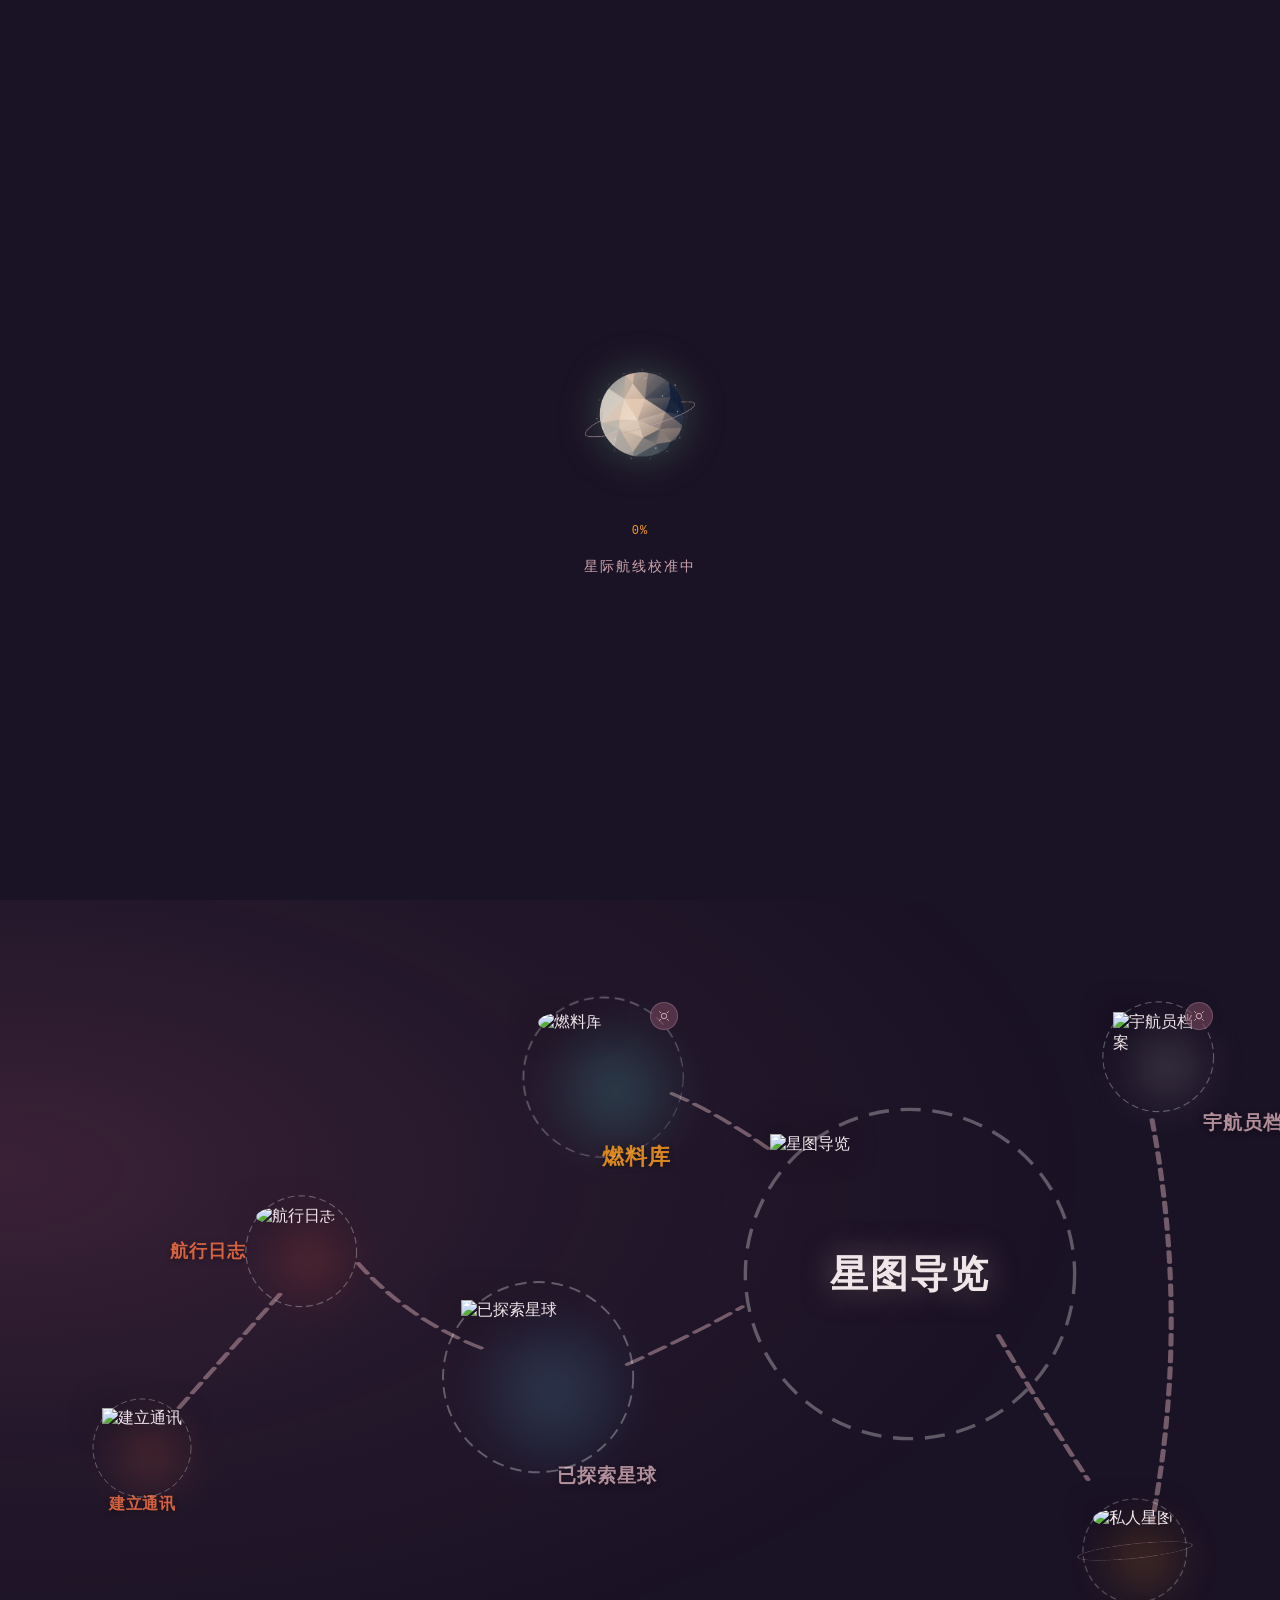
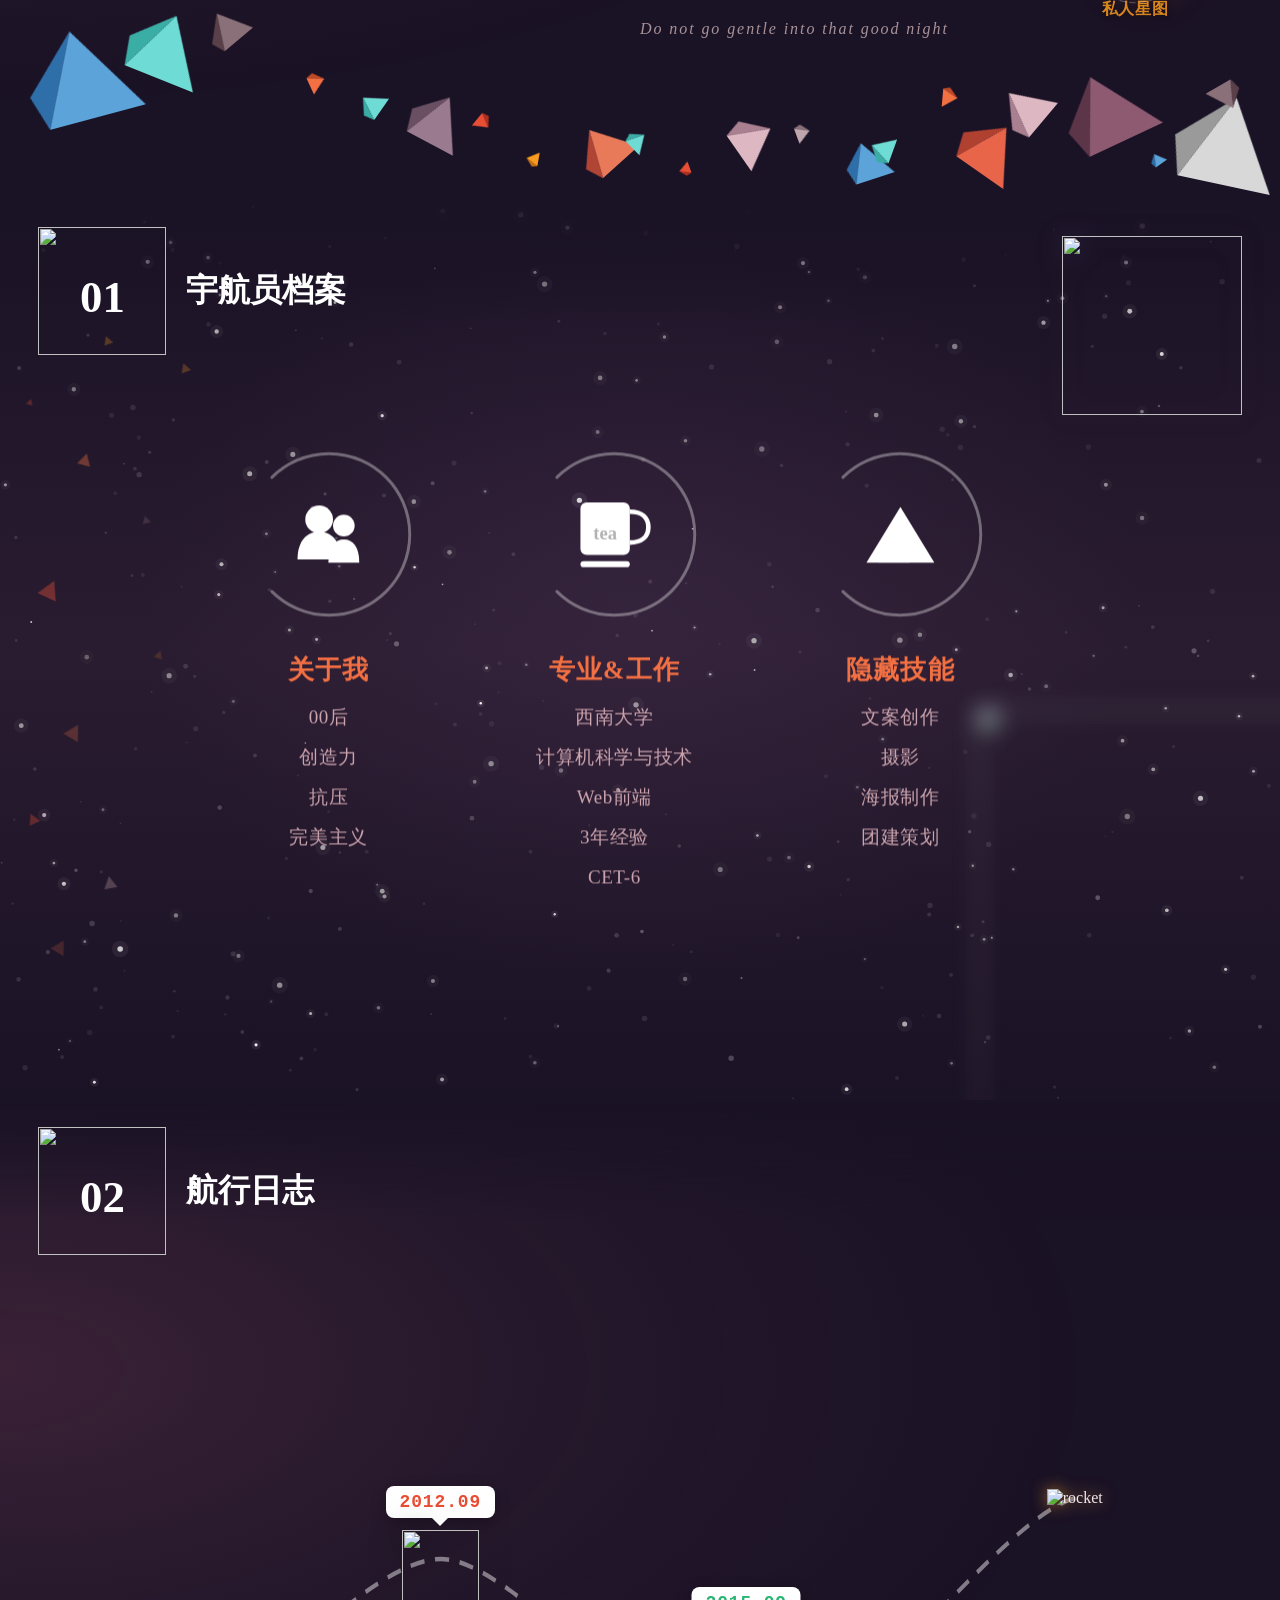
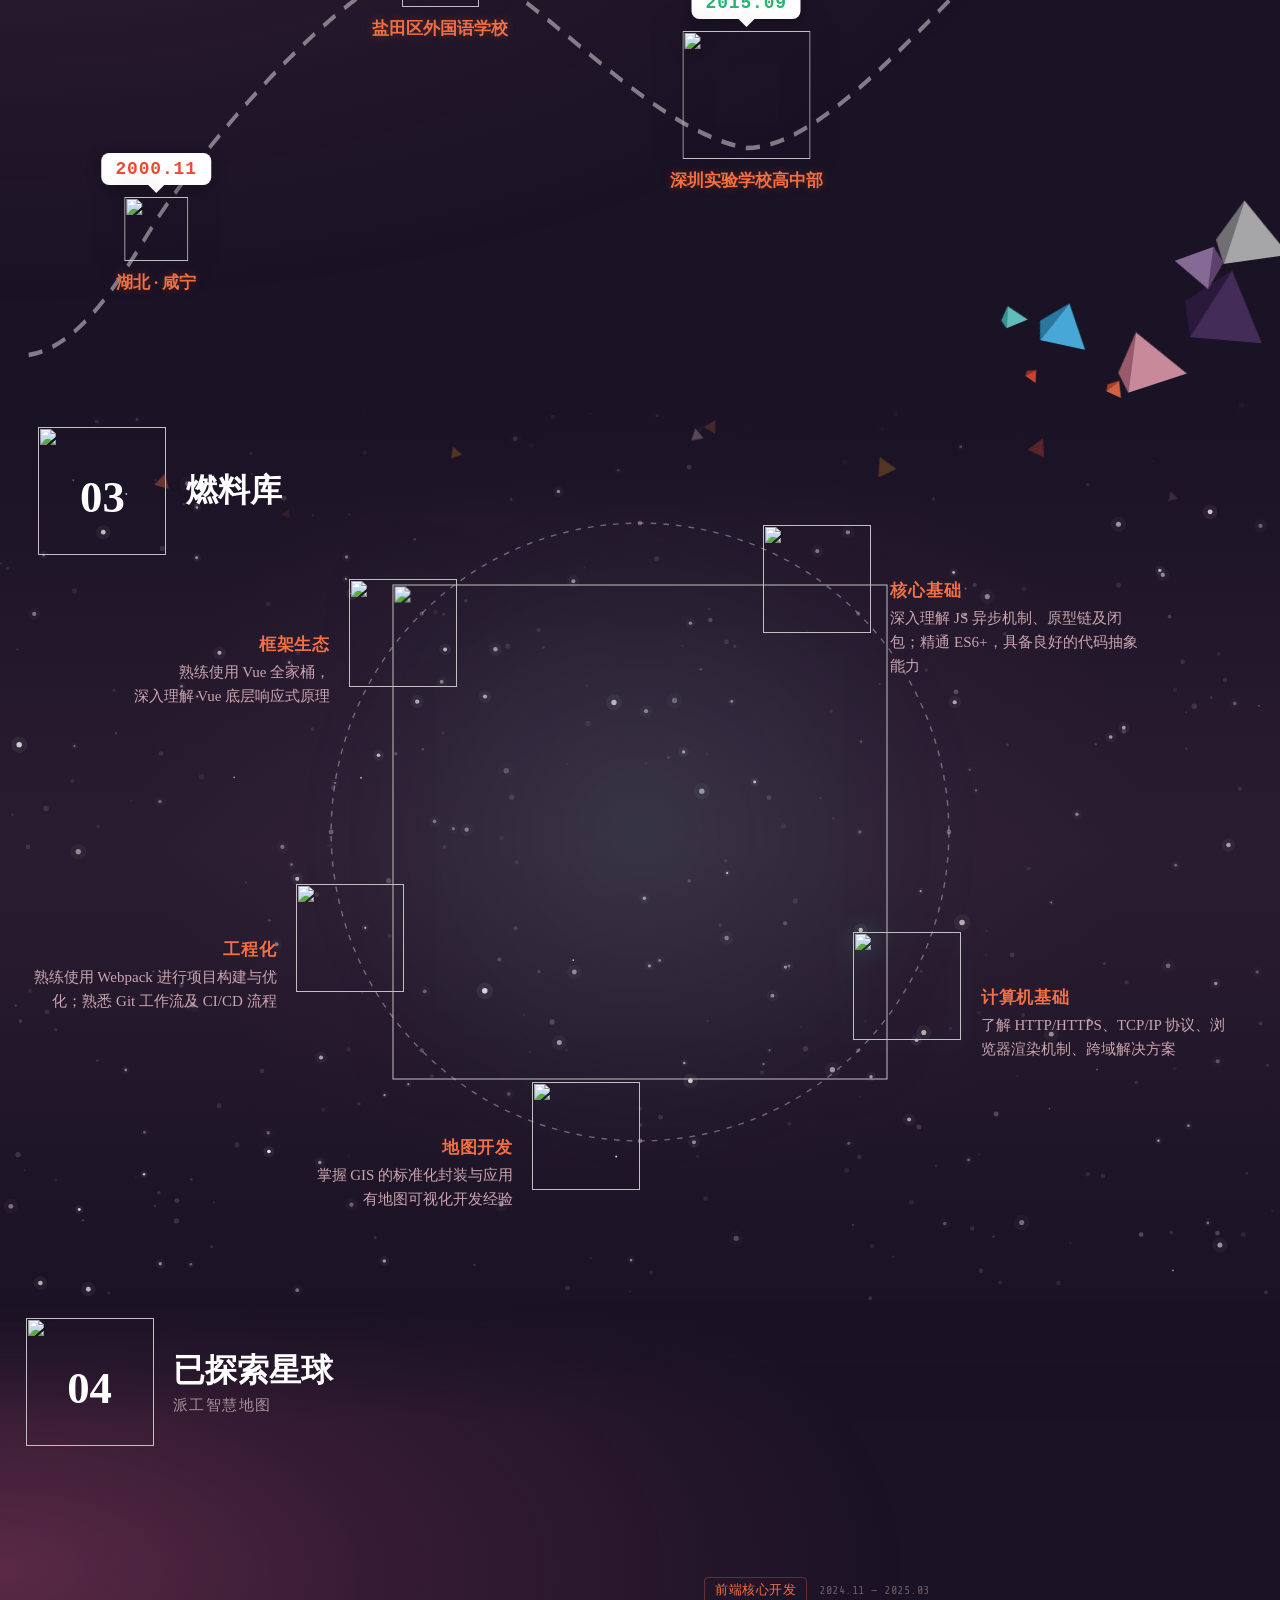
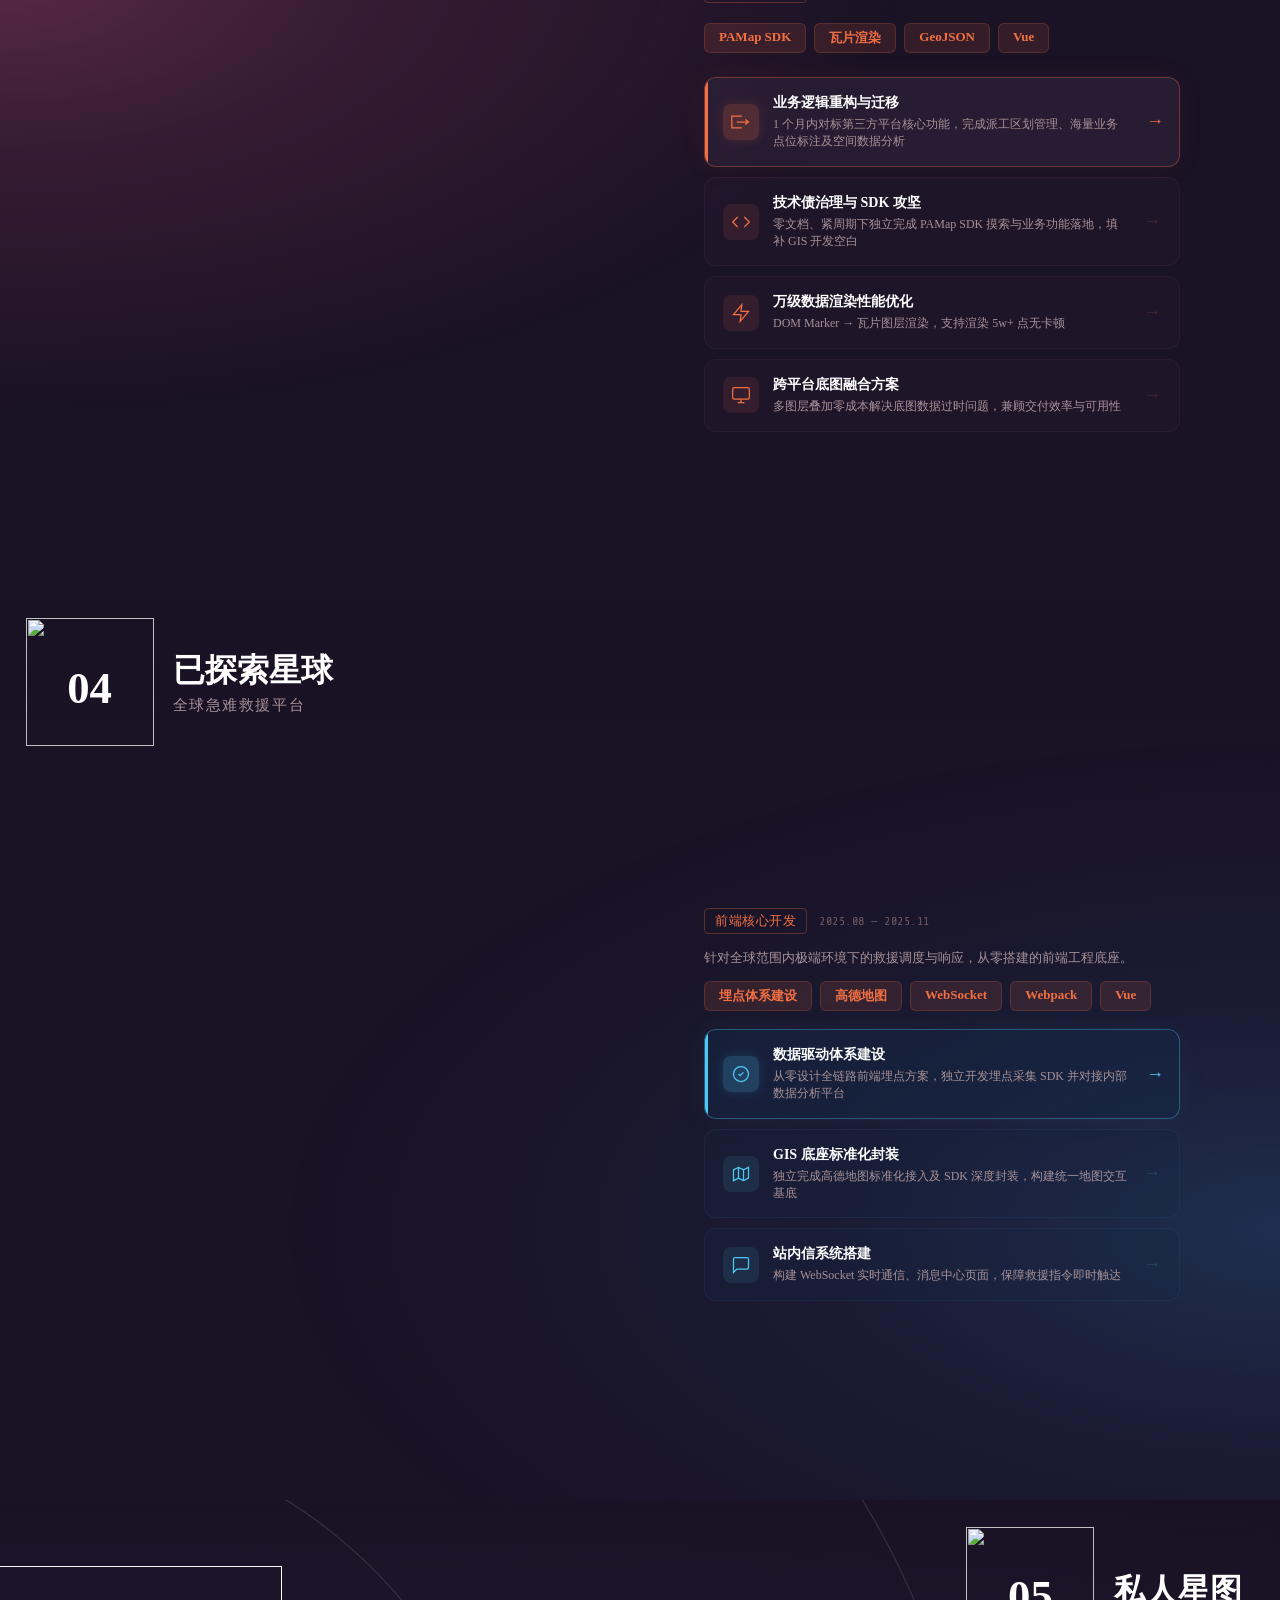
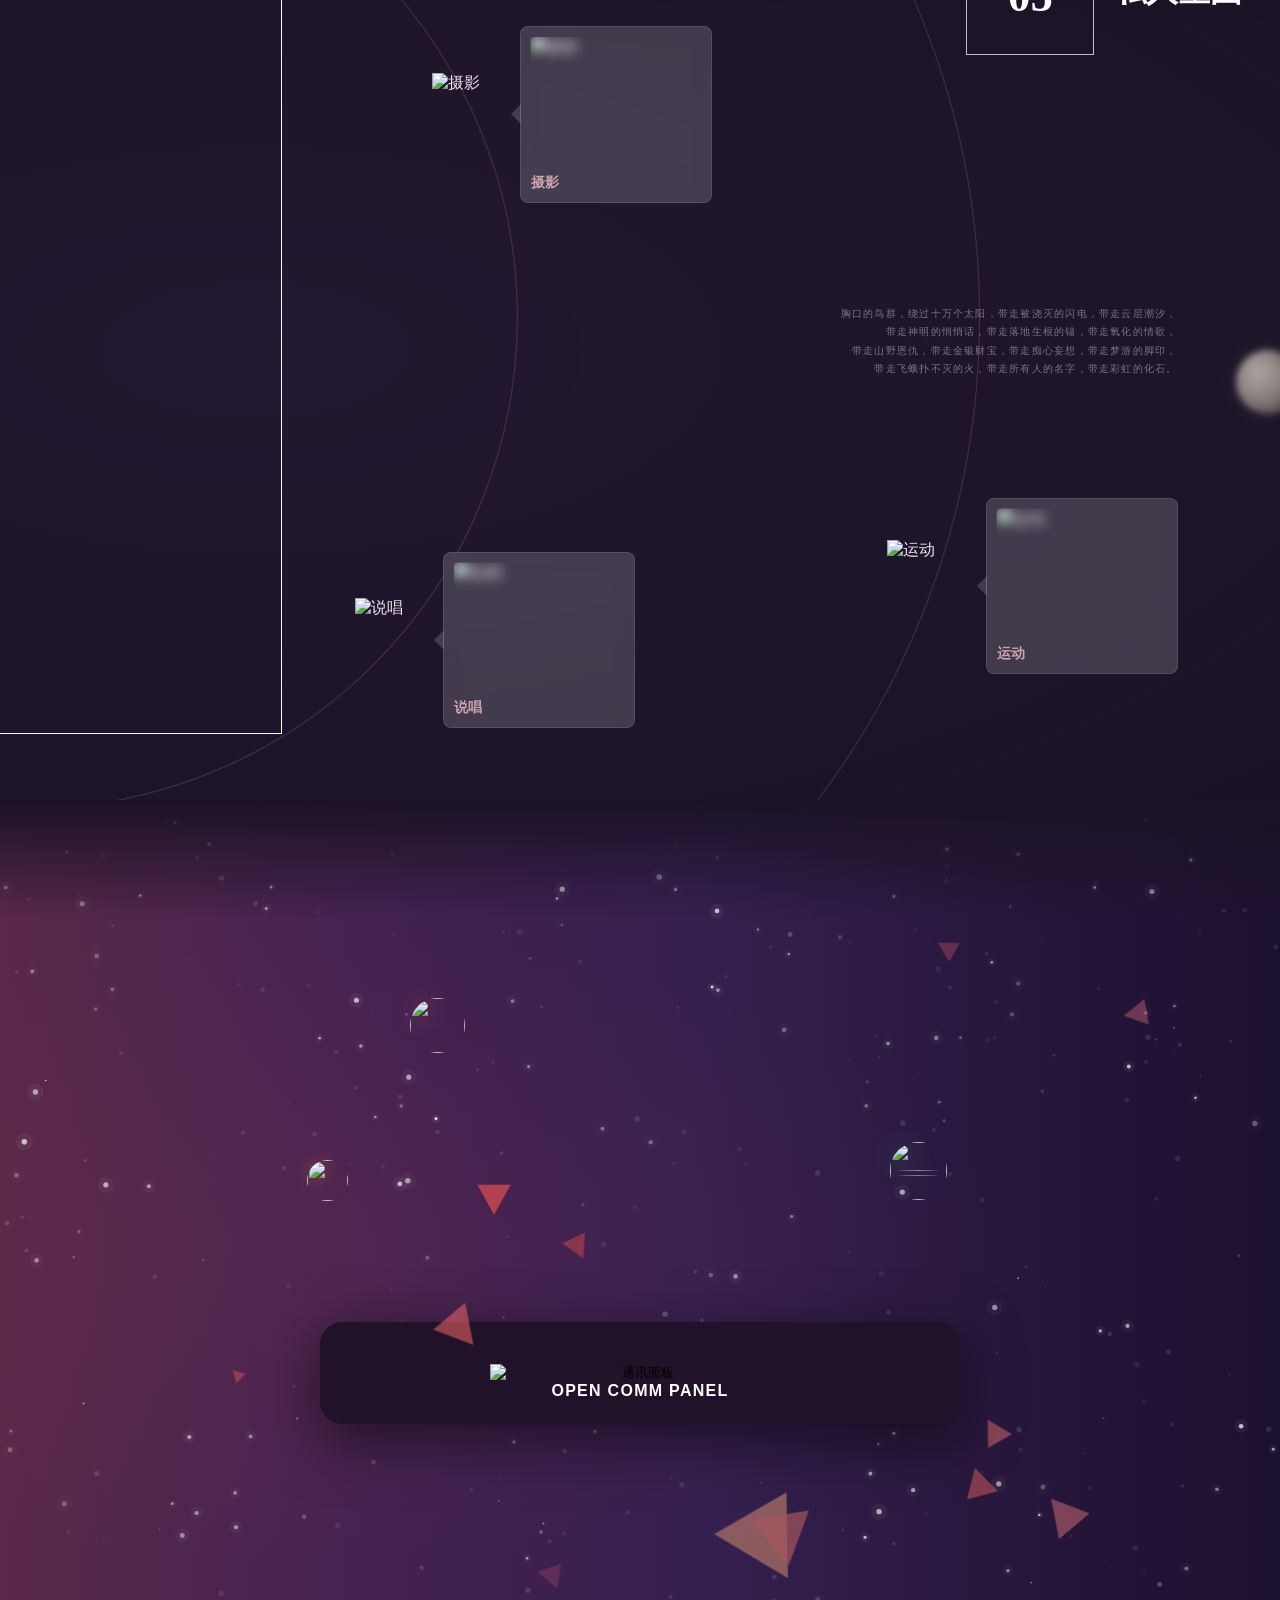
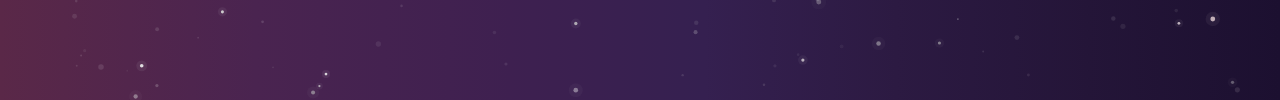
==== commit b57d8974: "样式细节调整" ====
--- a/index.html
+++ b/index.html
@@ -756,7 +756,7 @@
       <div class="about-cards">
         <!-- 卡片1: 关于我 -->
         <div class="about-card about-card-1">
-          <div class="about-card-arc">
+          <div class="about-card-arc" data-egg="people">
             <svg viewBox="0 0 160 160" class="arc-svg">
               <circle cx="80" cy="80" r="68" class="arc-circle" />
             </svg>
@@ -775,6 +775,14 @@
                 </g>
               </svg>
             </div>
+            <!-- 彩蛋：爱心粒子 -->
+            <div class="egg-hearts" aria-hidden="true">
+              <span class="egg-heart">&#10084;</span>
+              <span class="egg-heart">&#10084;</span>
+              <span class="egg-heart">&#10084;</span>
+              <span class="egg-heart">&#10084;</span>
+              <span class="egg-heart">&#10084;</span>
+            </div>
           </div>
           <h4 class="about-card-title">关于我</h4>
           <ul class="about-card-list">
@@ -787,7 +795,7 @@
 
         <!-- 卡片2: 专业&工作 -->
         <div class="about-card about-card-2">
-          <div class="about-card-arc">
+          <div class="about-card-arc" data-egg="tea">
             <svg viewBox="0 0 160 160" class="arc-svg">
               <circle cx="80" cy="80" r="68" class="arc-circle" />
             </svg>
@@ -820,6 +828,12 @@
                 </g>
               </svg>
             </div>
+            <!-- 彩蛋：蒸汽 -->
+            <div class="egg-steam" aria-hidden="true">
+              <span class="egg-wisp"></span>
+              <span class="egg-wisp"></span>
+              <span class="egg-wisp"></span>
+            </div>
           </div>
           <h4 class="about-card-title">专业&工作</h4>
           <ul class="about-card-list">
@@ -833,7 +847,7 @@
 
         <!-- 卡片3: 隐藏技能 -->
         <div class="about-card about-card-3">
-          <div class="about-card-arc">
+          <div class="about-card-arc" data-egg="mountain">
             <svg viewBox="0 0 160 160" class="arc-svg">
               <circle cx="80" cy="80" r="68" class="arc-circle" />
             </svg>
@@ -849,6 +863,19 @@
                   <polygon points="18,48 28,32 38,48" opacity="0.6" />
                 </g>
               </svg>
+            </div>
+            <!-- 彩蛋：山顶小旗 + 星星 -->
+            <div class="egg-flag" aria-hidden="true">
+              <svg viewBox="0 0 30 40" class="egg-flag-svg">
+                <line x1="6" y1="0" x2="6" y2="36" stroke="white" stroke-width="2" />
+                <polygon points="8,2 26,10 8,18" fill="#f37043" />
+              </svg>
+            </div>
+            <div class="egg-stars" aria-hidden="true">
+              <span class="egg-star">&#10022;</span>
+              <span class="egg-star">&#10022;</span>
+              <span class="egg-star">&#10022;</span>
+              <span class="egg-star">&#10022;</span>
             </div>
           </div>
           <h4 class="about-card-title">隐藏技能</h4>
--- a/css/style.css
+++ b/css/style.css
@@ -98,6 +98,11 @@
 
 /* === Loading Overlay === */
 @property --orbit-progress {
+  syntax: "<angle>";
+  inherits: false;
+  initial-value: 0deg;
+}
+@property --orbit-reveal {
   syntax: "<angle>";
   inherits: false;
   initial-value: 0deg;
@@ -1304,6 +1309,194 @@
   to {
     opacity: 1;
     transform: translateY(0);
+  }
+}
+
+/* ---- 图标彩蛋交互 ---- */
+.about-card-arc {
+  cursor: pointer;
+}
+/* 点击时圆弧发光 */
+.about-card-arc.egg-active .arc-circle {
+  stroke: rgba(243, 112, 67, 0.6);
+  stroke-width: 3;
+  filter: drop-shadow(0 0 6px rgba(243, 112, 67, 0.4));
+  transition: all 0.3s;
+}
+/* 点击时整个圆弧区域弹跳（不影响图标的入场动画） */
+.about-card-arc.egg-active {
+  animation: eggBounce 0.5s cubic-bezier(0.34, 1.56, 0.64, 1);
+}
+@keyframes eggBounce {
+  0% { transform: scale(1); }
+  30% { transform: scale(1.15); }
+  50% { transform: scale(0.92); }
+  70% { transform: scale(1.08); }
+  100% { transform: scale(1); }
+}
+
+/* === 彩蛋1: 爱心粒子（关于我） === */
+.egg-hearts {
+  position: absolute;
+  inset: 0;
+  pointer-events: none;
+  z-index: 10;
+}
+.egg-heart {
+  position: absolute;
+  font-size: 14px;
+  color: #f37043;
+  opacity: 0;
+  top: 50%;
+  left: 50%;
+}
+.egg-active .egg-heart {
+  animation: heartFloat 1.2s ease-out forwards;
+}
+.egg-active .egg-heart:nth-child(1) { animation-delay: 0s; }
+.egg-active .egg-heart:nth-child(2) { animation-delay: 0.1s; font-size: 11px; color: #fa9a1e; }
+.egg-active .egg-heart:nth-child(3) { animation-delay: 0.2s; font-size: 16px; }
+.egg-active .egg-heart:nth-child(4) { animation-delay: 0.15s; font-size: 10px; color: #e84e34; }
+.egg-active .egg-heart:nth-child(5) { animation-delay: 0.25s; font-size: 13px; color: #fa9a1e; }
+
+@keyframes heartFloat {
+  0% {
+    opacity: 0;
+    transform: translate(0, 0) scale(0) rotate(0deg);
+  }
+  20% {
+    opacity: 1;
+    transform: translate(var(--hx, -10px), -15px) scale(1) rotate(var(--hr, -20deg));
+  }
+  100% {
+    opacity: 0;
+    transform: translate(var(--hx2, -20px), -60px) scale(0.5) rotate(var(--hr2, -40deg));
+  }
+}
+.egg-heart:nth-child(1) { --hx: -18px; --hx2: -30px; --hr: -15deg; --hr2: -30deg; }
+.egg-heart:nth-child(2) { --hx: 8px;   --hx2: 20px;  --hr: 10deg;  --hr2: 25deg;  }
+.egg-heart:nth-child(3) { --hx: -5px;  --hx2: -10px; --hr: -25deg; --hr2: -45deg; }
+.egg-heart:nth-child(4) { --hx: 20px;  --hx2: 35px;  --hr: 20deg;  --hr2: 40deg;  }
+.egg-heart:nth-child(5) { --hx: -25px; --hx2: -40px; --hr: -10deg; --hr2: -35deg; }
+
+/* === 彩蛋2: 蒸汽（专业&工作） === */
+.egg-steam {
+  position: absolute;
+  top: 15%;
+  left: 50%;
+  transform: translateX(-50%);
+  width: 40px;
+  height: 40px;
+  pointer-events: none;
+  z-index: 10;
+}
+.egg-wisp {
+  position: absolute;
+  width: 8px;
+  height: 8px;
+  background: rgba(255, 255, 255, 0.7);
+  border-radius: 50%;
+  opacity: 0;
+  bottom: 0;
+}
+.egg-wisp:nth-child(1) { left: 6px; }
+.egg-wisp:nth-child(2) { left: 16px; }
+.egg-wisp:nth-child(3) { left: 26px; }
+
+.egg-active .egg-wisp {
+  animation: steamRise 1.4s ease-out forwards;
+}
+.egg-active .egg-wisp:nth-child(1) { animation-delay: 0s; }
+.egg-active .egg-wisp:nth-child(2) { animation-delay: 0.15s; }
+.egg-active .egg-wisp:nth-child(3) { animation-delay: 0.3s; }
+
+@keyframes steamRise {
+  0% {
+    opacity: 0;
+    transform: translateY(0) scale(0.5);
+  }
+  20% {
+    opacity: 0.8;
+    transform: translateY(-8px) scale(1);
+  }
+  60% {
+    opacity: 0.5;
+    transform: translateY(-25px) scaleX(1.8) scaleY(0.6);
+  }
+  100% {
+    opacity: 0;
+    transform: translateY(-45px) scaleX(2.5) scaleY(0.3);
+  }
+}
+
+/* === 彩蛋3: 山顶旗帜 + 星星爆发（隐藏技能） === */
+.egg-flag {
+  position: absolute;
+  top: 18%;
+  left: 50%;
+  transform: translateX(-50%);
+  width: 24px;
+  height: 32px;
+  pointer-events: none;
+  z-index: 10;
+  opacity: 0;
+}
+.egg-flag-svg {
+  width: 100%;
+  height: 100%;
+}
+.egg-active .egg-flag {
+  animation: flagPop 0.6s cubic-bezier(0.34, 1.56, 0.64, 1) forwards;
+}
+@keyframes flagPop {
+  0% {
+    opacity: 0;
+    transform: translateX(-50%) translateY(20px) scale(0);
+  }
+  60% {
+    opacity: 1;
+    transform: translateX(-50%) translateY(-4px) scale(1.15);
+  }
+  100% {
+    opacity: 1;
+    transform: translateX(-50%) translateY(0) scale(1);
+  }
+}
+
+.egg-stars {
+  position: absolute;
+  inset: 0;
+  pointer-events: none;
+  z-index: 10;
+}
+.egg-star {
+  position: absolute;
+  font-size: 12px;
+  color: #fa9a1e;
+  opacity: 0;
+  top: 50%;
+  left: 50%;
+}
+.egg-active .egg-star {
+  animation: starBurst 0.8s ease-out forwards;
+}
+.egg-active .egg-star:nth-child(1) { animation-delay: 0.1s; --sx: -30px; --sy: -25px; }
+.egg-active .egg-star:nth-child(2) { animation-delay: 0.15s; --sx: 25px; --sy: -30px; font-size: 10px; color: #f37043; }
+.egg-active .egg-star:nth-child(3) { animation-delay: 0.2s; --sx: -20px; --sy: 15px; font-size: 14px; }
+.egg-active .egg-star:nth-child(4) { animation-delay: 0.25s; --sx: 30px; --sy: 10px; font-size: 9px; color: #e84e34; }
+
+@keyframes starBurst {
+  0% {
+    opacity: 0;
+    transform: translate(0, 0) scale(0) rotate(0deg);
+  }
+  40% {
+    opacity: 1;
+    transform: translate(var(--sx), var(--sy)) scale(1.2) rotate(180deg);
+  }
+  100% {
+    opacity: 0;
+    transform: translate(calc(var(--sx) * 1.5), calc(var(--sy) * 1.5)) scale(0) rotate(360deg);
   }
 }
 
@@ -2314,6 +2507,71 @@
 }
 .section-skills.in-view .skills-sat-5 .skills-sat-text {
   animation-delay: 3.3s;
+}
+
+@keyframes orbitSpin {
+  from {
+    transform: rotate(0deg);
+  }
+  to {
+    transform: rotate(360deg);
+  }
+}
+
+@keyframes planetBurstIn {
+  0% {
+    opacity: 0;
+    transform: translate(-50%, -50%) scale(0) rotate(180deg);
+  }
+  100% {
+    opacity: 1;
+    transform: translate(-50%, -50%) scale(1) rotate(0deg);
+  }
+}
+
+@keyframes planetSpinFloat {
+  0% {
+    transform: rotate(0deg) translateY(0);
+  }
+  50% {
+    transform: rotate(180deg) translateY(-8px);
+  }
+  100% {
+    transform: rotate(360deg) translateY(0);
+  }
+}
+
+@keyframes glowPulse {
+  0%,
+  100% {
+    opacity: 0.6;
+    transform: scale(1);
+  }
+  50% {
+    opacity: 1;
+    transform: scale(1.08);
+  }
+}
+
+@keyframes satFlyIn {
+  from {
+    opacity: 0;
+  }
+  to {
+    opacity: 1;
+    transform: translate(0, 0) scale(1);
+  }
+}
+
+@keyframes satTextDrop {
+  from {
+    opacity: 0;
+    transform: translateY(-30px);
+  }
+  to {
+    opacity: 1;
+    transform: translateY(0);
+  }
 }
 
 /* ============================================
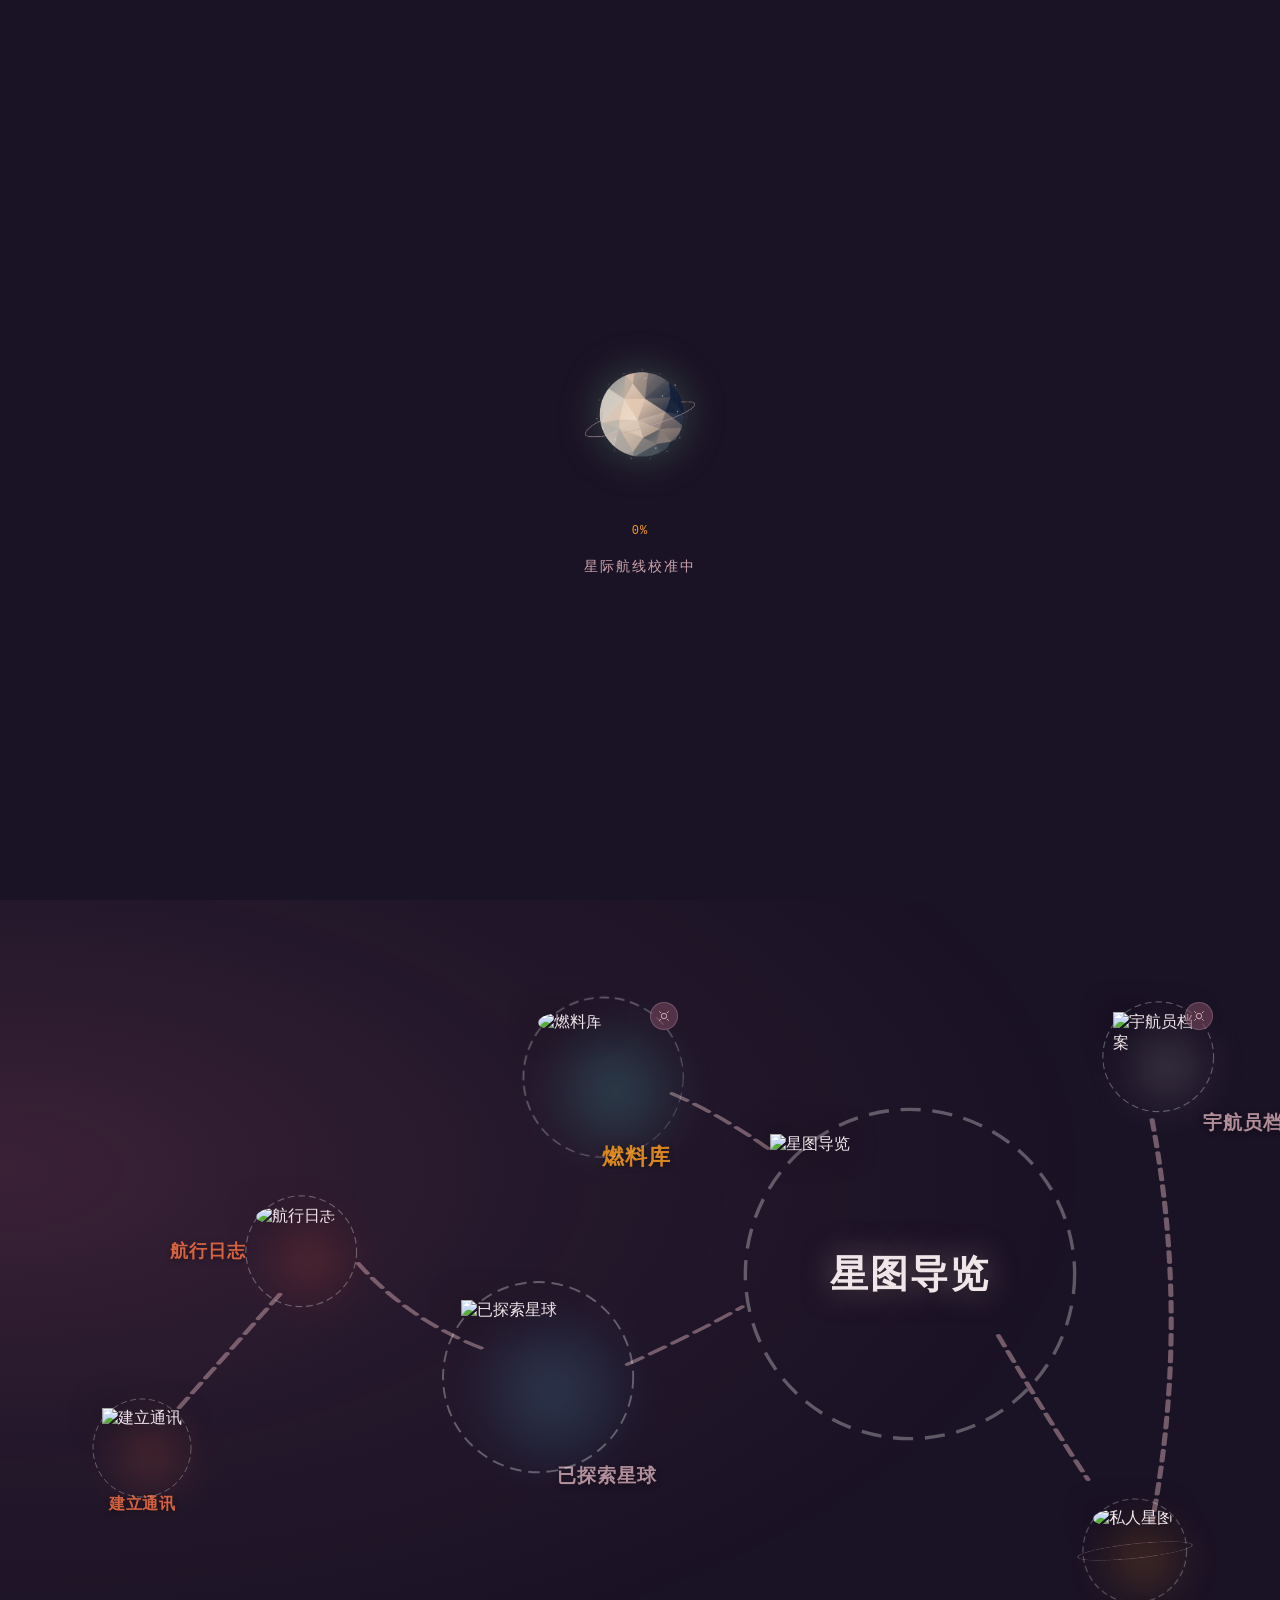
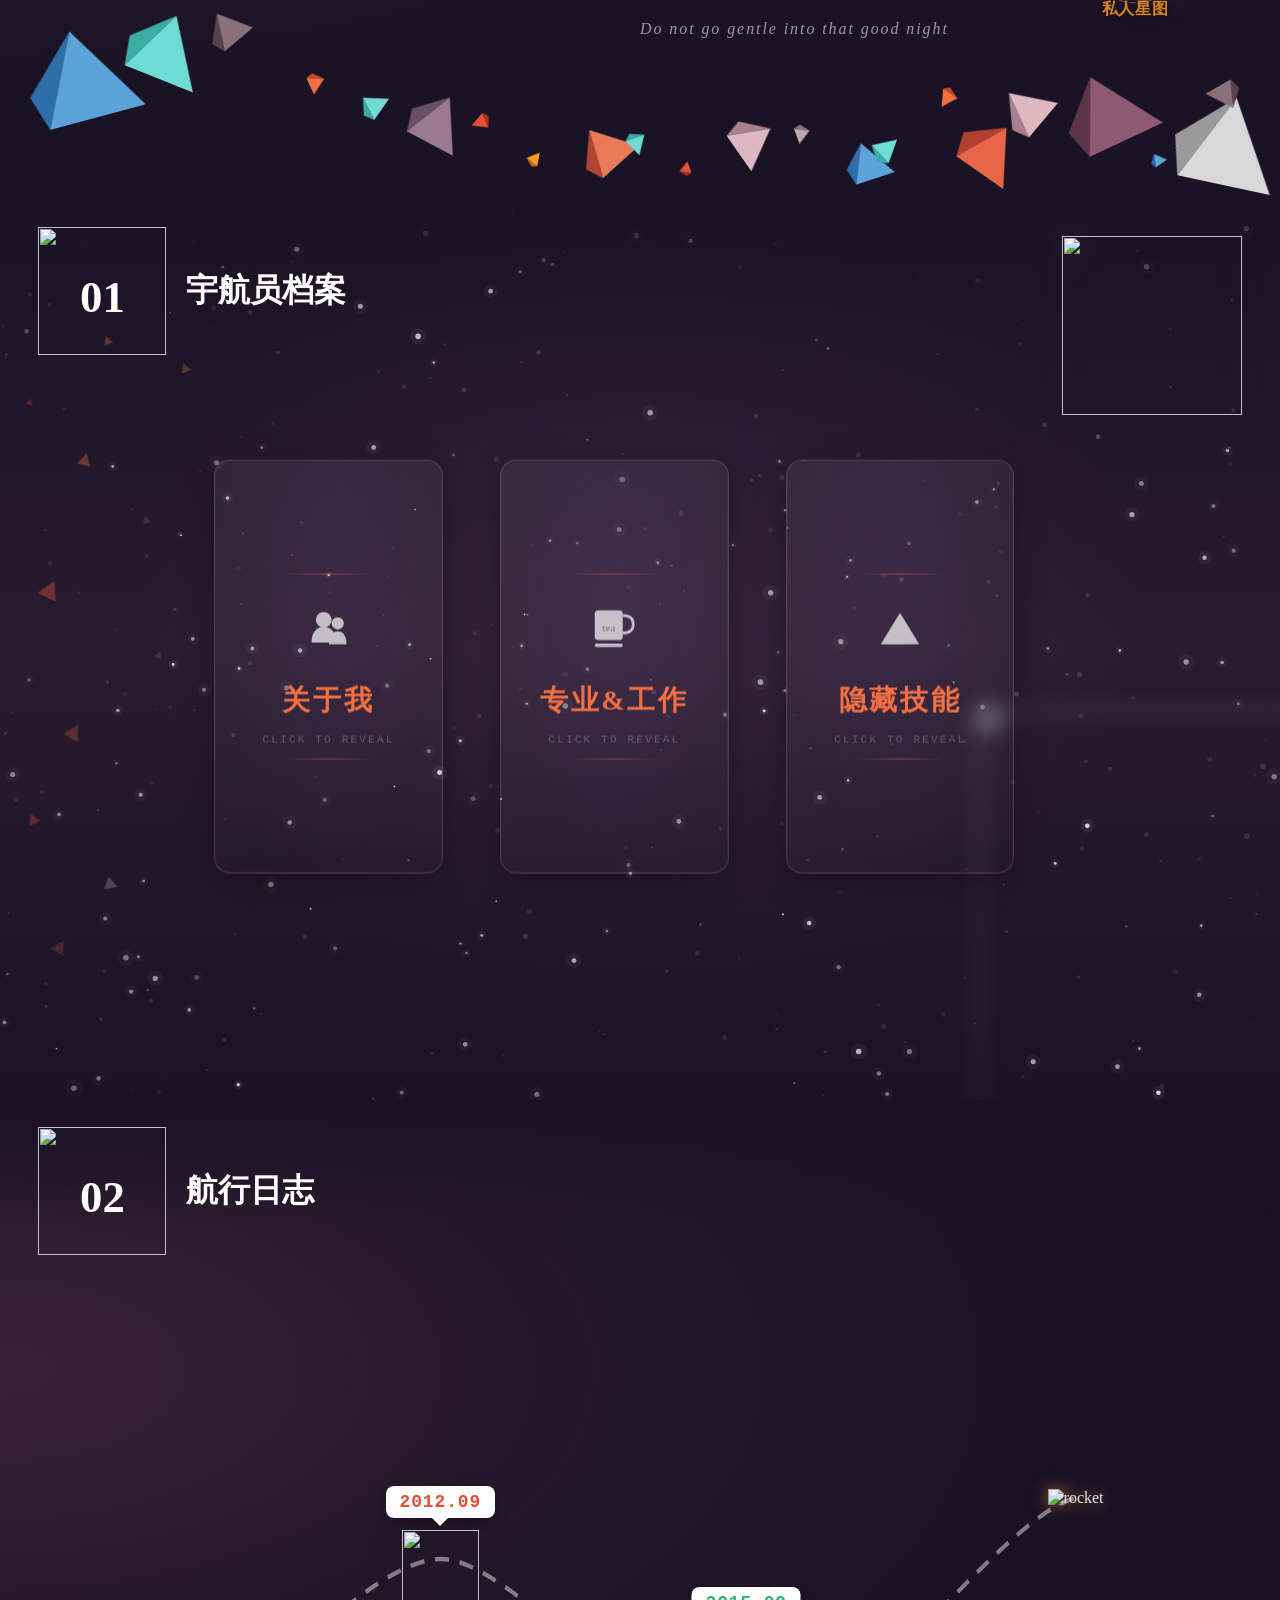
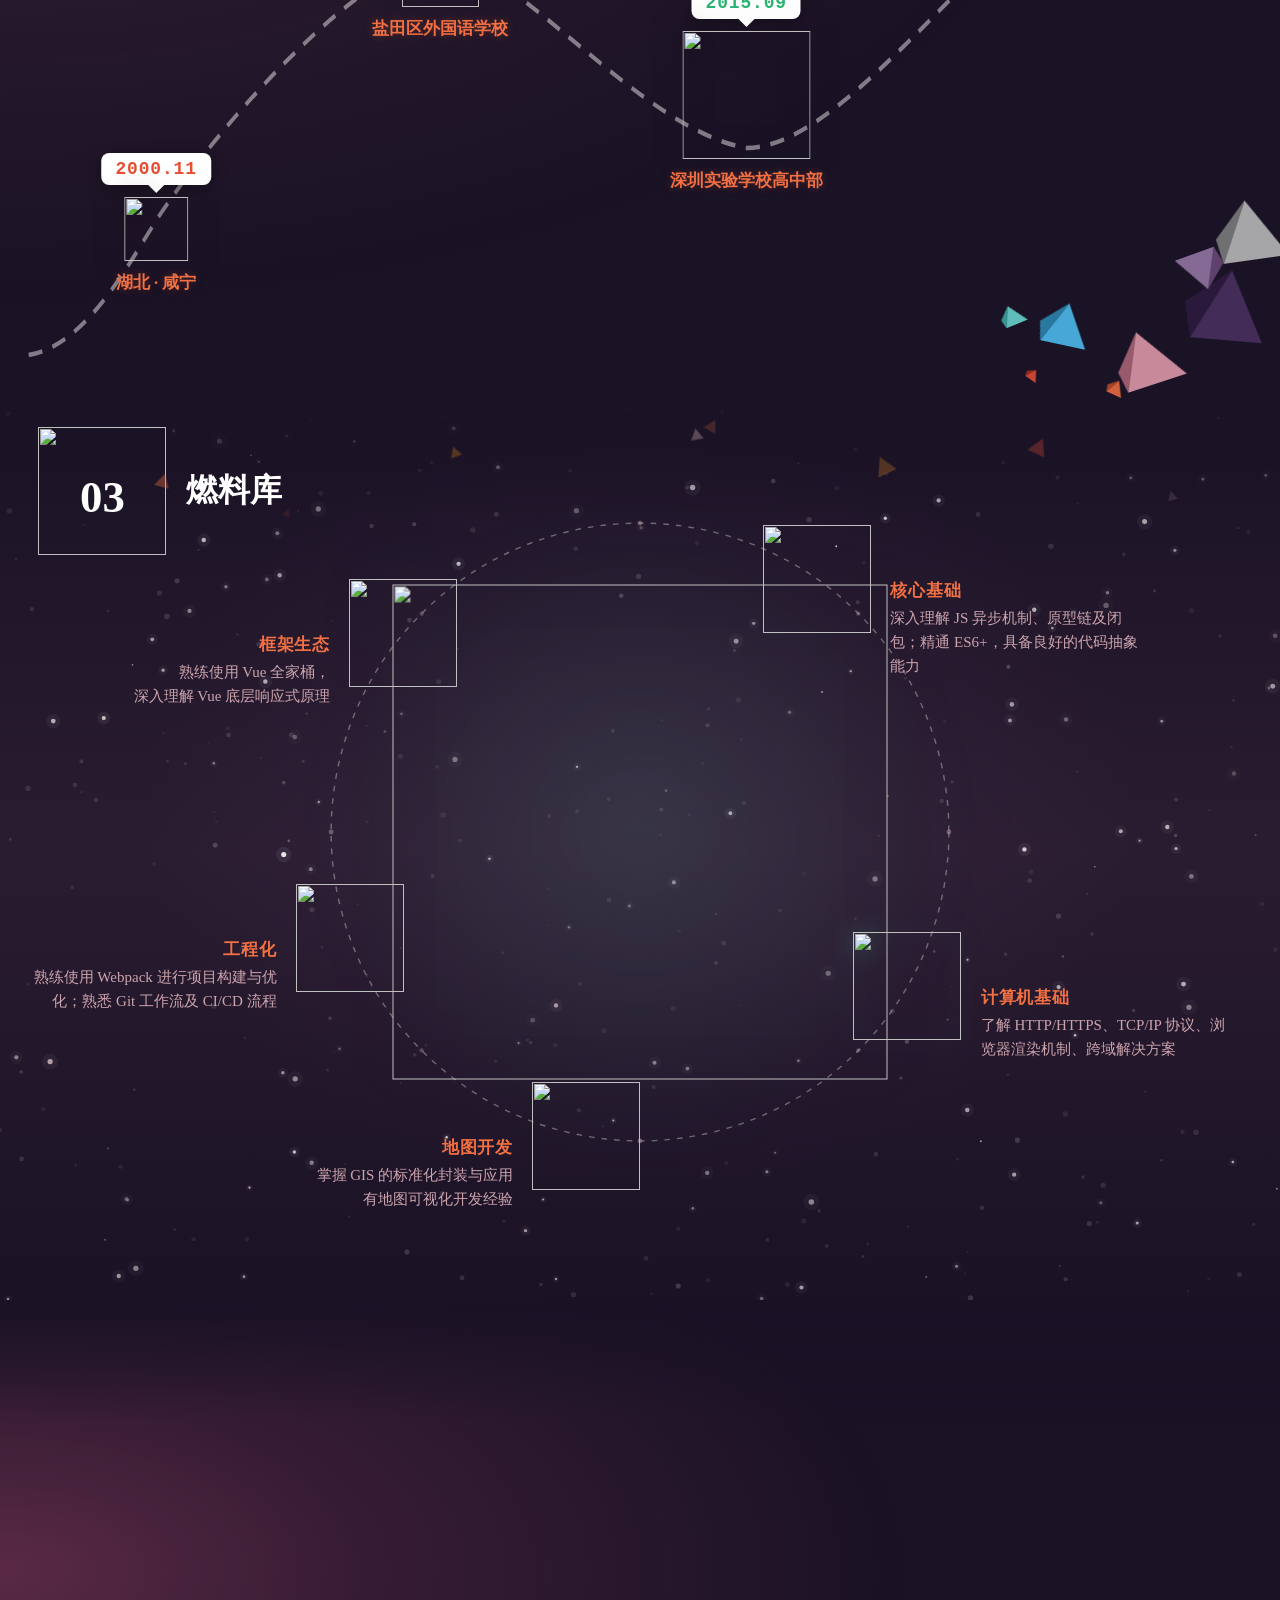
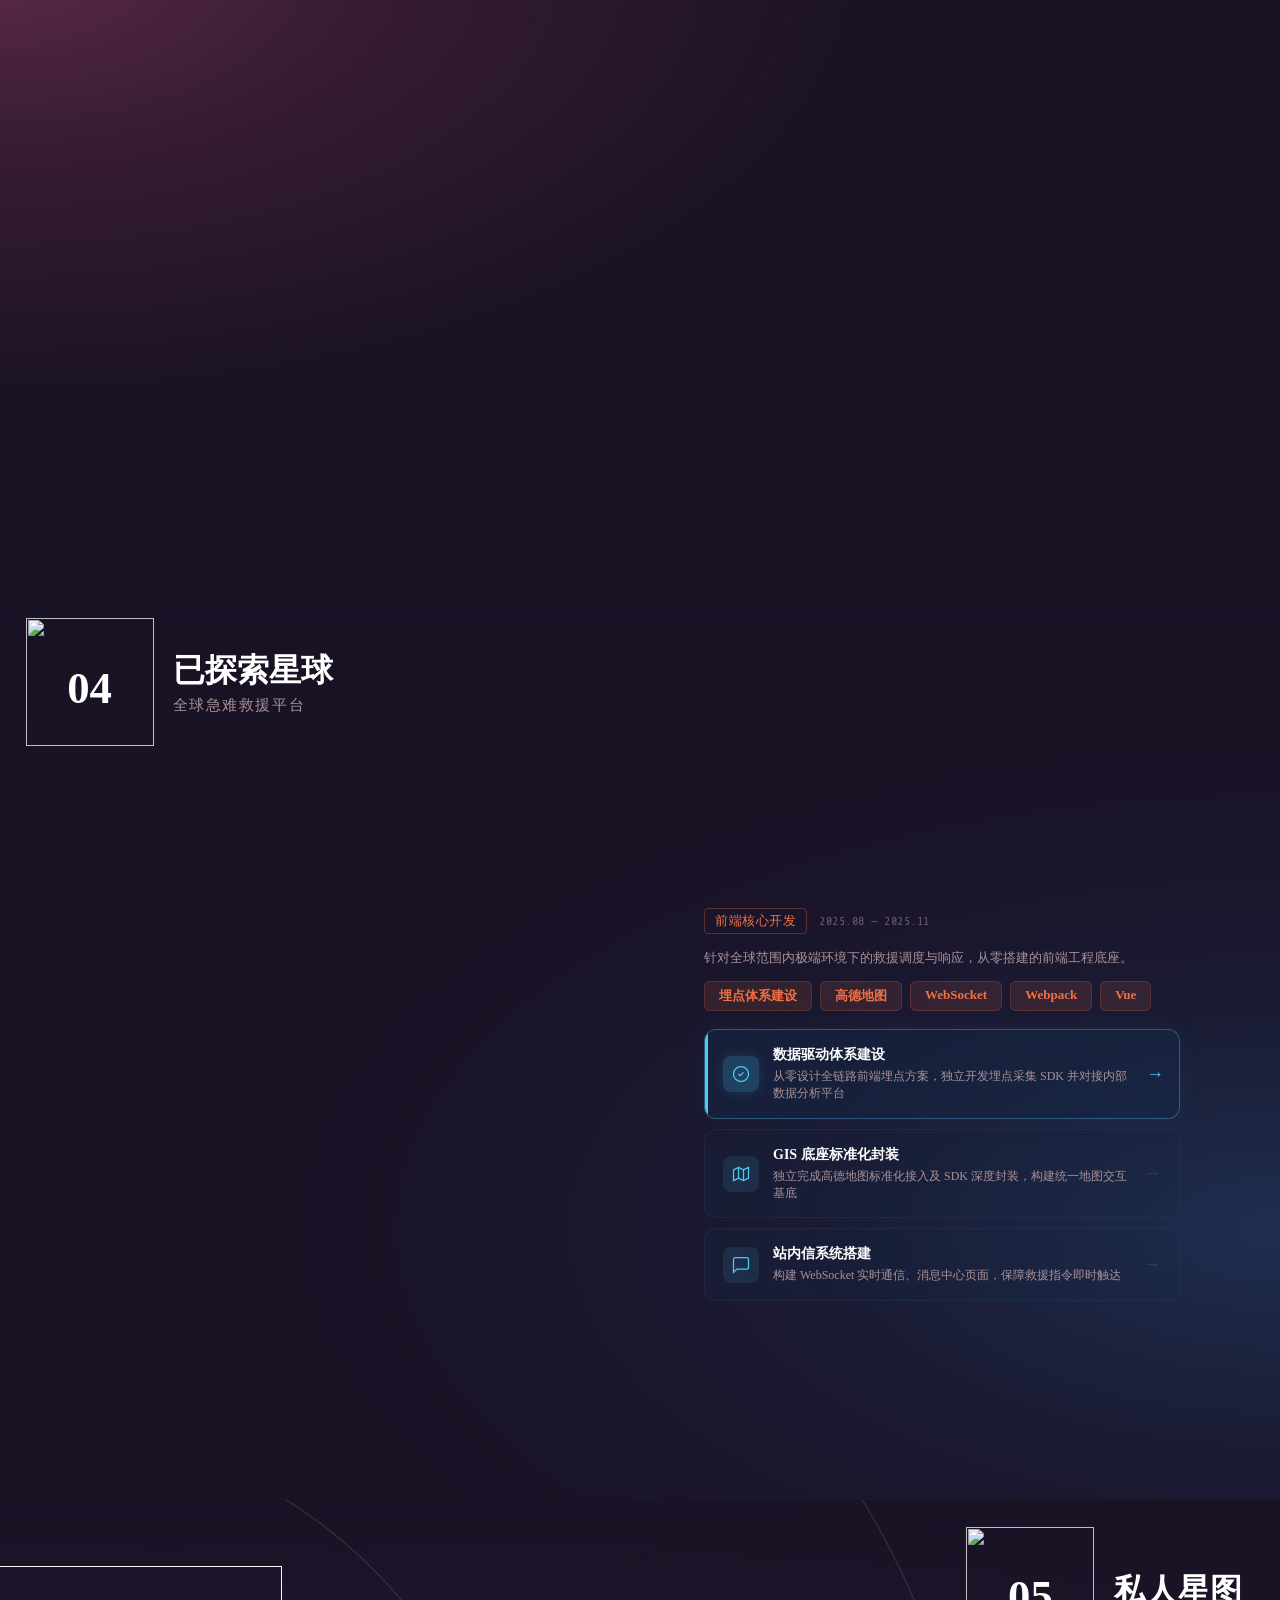
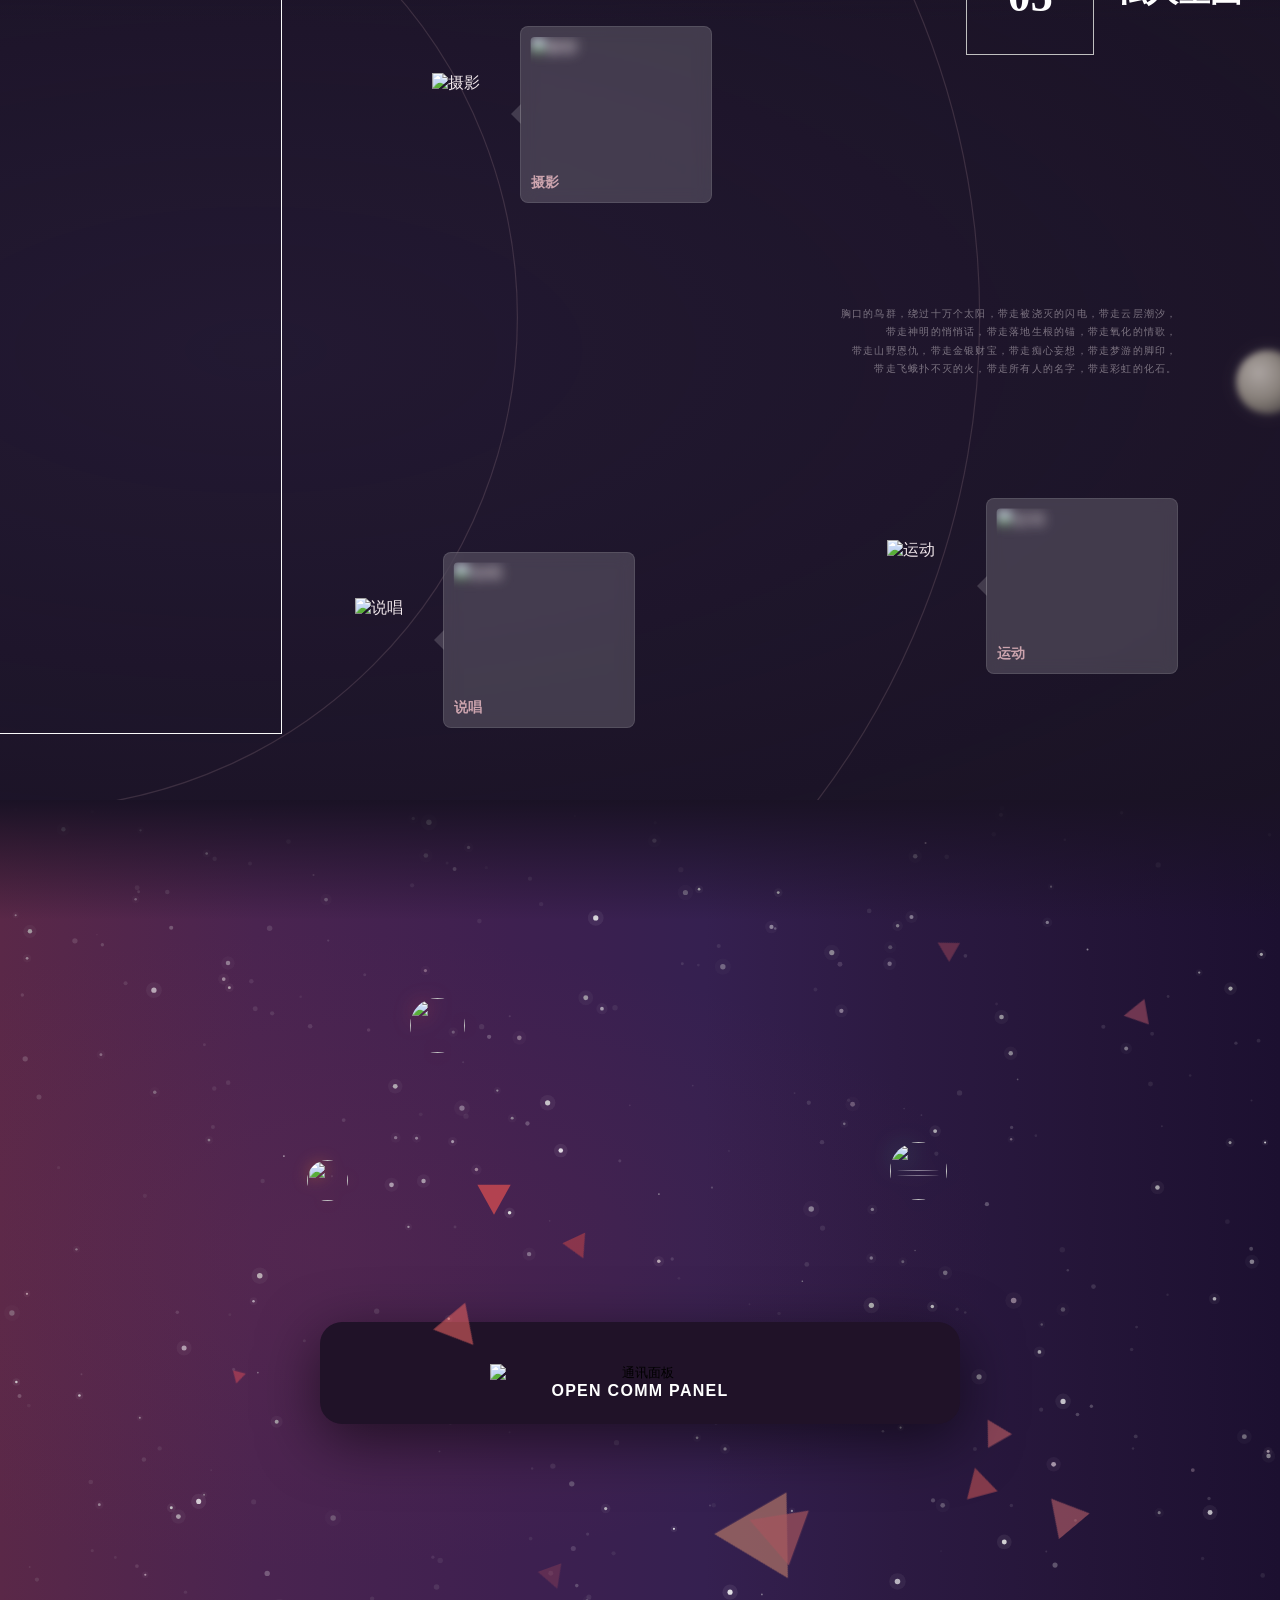
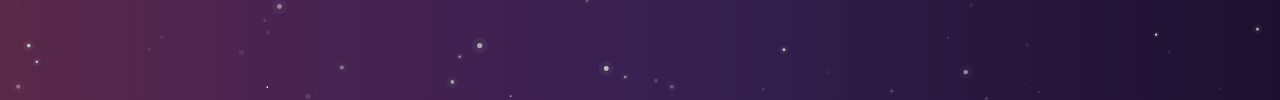
==== commit 91888302: "宇航员档案卡片交互优化" ====
--- a/index.html
+++ b/index.html
@@ -756,135 +756,225 @@
       <div class="about-cards">
         <!-- 卡片1: 关于我 -->
         <div class="about-card about-card-1">
-          <div class="about-card-arc" data-egg="people">
-            <svg viewBox="0 0 160 160" class="arc-svg">
-              <circle cx="80" cy="80" r="68" class="arc-circle" />
-            </svg>
-            <div class="about-card-icon">
-              <!-- 人物图标 -->
-              <svg
-                viewBox="0 0 64 64"
-                fill="white"
-                xmlns="http://www.w3.org/2000/svg"
-              >
-                <g transform="translate(2,4)">
-                  <circle cx="24" cy="18" r="9" />
-                  <path d="M10,44 C10,32 16,26 24,26 C32,26 38,32 38,44Z" />
-                  <circle cx="40" cy="22" r="7" />
-                  <path d="M30,46 C30,36 34,31 40,31 C46,31 50,36 50,46Z" />
-                </g>
-              </svg>
-            </div>
-            <!-- 彩蛋：爱心粒子 -->
-            <div class="egg-hearts" aria-hidden="true">
-              <span class="egg-heart">&#10084;</span>
-              <span class="egg-heart">&#10084;</span>
-              <span class="egg-heart">&#10084;</span>
-              <span class="egg-heart">&#10084;</span>
-              <span class="egg-heart">&#10084;</span>
-            </div>
-          </div>
-          <h4 class="about-card-title">关于我</h4>
-          <ul class="about-card-list">
-            <li>00后</li>
-            <li>创造力</li>
-            <li>抗压</li>
-            <li>完美主义</li>
-          </ul>
+          <!-- 星尘粒子容器 -->
+          <div class="flip-particles" aria-hidden="true">
+            <span class="flip-particle"></span><span class="flip-particle"></span>
+            <span class="flip-particle"></span><span class="flip-particle"></span>
+            <span class="flip-particle"></span><span class="flip-particle"></span>
+            <span class="flip-particle"></span><span class="flip-particle"></span>
+            <span class="flip-particle"></span><span class="flip-particle"></span>
+            <span class="flip-particle"></span><span class="flip-particle"></span>
+          </div>
+          <div class="about-card-inner">
+            <!-- 封面（初始可见，盖着的状态） -->
+            <div class="about-card-cover">
+              <div class="cover-deco-line"></div>
+              <div class="cover-icon-wrap" data-egg="people">
+                <div class="cover-icon">
+                  <svg viewBox="0 0 64 64" fill="white" xmlns="http://www.w3.org/2000/svg">
+                    <g transform="translate(2,4)">
+                      <circle cx="24" cy="18" r="9" />
+                      <path d="M10,44 C10,32 16,26 24,26 C32,26 38,32 38,44Z" />
+                      <circle cx="40" cy="22" r="7" />
+                      <path d="M30,46 C30,36 34,31 40,31 C46,31 50,36 50,46Z" />
+                    </g>
+                  </svg>
+                </div>
+                <!-- 彩蛋：爱心粒子 -->
+                <div class="egg-hearts" aria-hidden="true">
+                  <span class="egg-heart">&#10084;</span>
+                  <span class="egg-heart">&#10084;</span>
+                  <span class="egg-heart">&#10084;</span>
+                  <span class="egg-heart">&#10084;</span>
+                  <span class="egg-heart">&#10084;</span>
+                </div>
+              </div>
+              <h4 class="cover-title">关于我</h4>
+              <span class="cover-hint">CLICK TO REVEAL</span>
+              <div class="cover-deco-line"></div>
+            </div>
+            <!-- 内容面（翻转后显示） -->
+            <div class="about-card-reveal">
+              <div class="about-card-arc" data-egg="people">
+                <svg viewBox="0 0 160 160" class="arc-svg">
+                  <circle cx="80" cy="80" r="68" class="arc-circle" />
+                </svg>
+                <div class="about-card-icon">
+                  <svg viewBox="0 0 64 64" fill="white" xmlns="http://www.w3.org/2000/svg">
+                    <g transform="translate(2,4)">
+                      <circle cx="24" cy="18" r="9" />
+                      <path d="M10,44 C10,32 16,26 24,26 C32,26 38,32 38,44Z" />
+                      <circle cx="40" cy="22" r="7" />
+                      <path d="M30,46 C30,36 34,31 40,31 C46,31 50,36 50,46Z" />
+                    </g>
+                  </svg>
+                </div>
+                <div class="egg-hearts" aria-hidden="true">
+                  <span class="egg-heart">&#10084;</span>
+                  <span class="egg-heart">&#10084;</span>
+                  <span class="egg-heart">&#10084;</span>
+                  <span class="egg-heart">&#10084;</span>
+                  <span class="egg-heart">&#10084;</span>
+                </div>
+              </div>
+              <h4 class="about-card-title">关于我</h4>
+              <ul class="about-card-list">
+                <li>00后</li>
+                <li>创造力</li>
+                <li>抗压</li>
+                <li>完美主义</li>
+              </ul>
+            </div>
+          </div>
         </div>
 
         <!-- 卡片2: 专业&工作 -->
         <div class="about-card about-card-2">
-          <div class="about-card-arc" data-egg="tea">
-            <svg viewBox="0 0 160 160" class="arc-svg">
-              <circle cx="80" cy="80" r="68" class="arc-circle" />
-            </svg>
-            <div class="about-card-icon">
-              <!-- 咖啡杯图标 -->
-              <svg
-                viewBox="0 0 64 64"
-                fill="white"
-                xmlns="http://www.w3.org/2000/svg"
-              >
-                <g transform="translate(-2,-5)">
-                  <rect x="12" y="16" width="32" height="34" rx="4" />
-                  <path
-                    d="M44,22 C52,22 56,26 56,32 C56,38 52,42 44,42"
-                    fill="none"
-                    stroke="white"
-                    stroke-width="3"
-                  />
-                  <rect x="12" y="54" width="32" height="4" rx="2" />
-                  <text
-                    x="28"
-                    y="40"
-                    text-anchor="middle"
-                    font-size="12"
-                    font-weight="bold"
-                    fill="rgba(0,0,0,0.3)"
-                  >
-                    tea
-                  </text>
-                </g>
-              </svg>
-            </div>
-            <!-- 彩蛋：蒸汽 -->
-            <div class="egg-steam" aria-hidden="true">
-              <span class="egg-wisp"></span>
-              <span class="egg-wisp"></span>
-              <span class="egg-wisp"></span>
-            </div>
-          </div>
-          <h4 class="about-card-title">专业&工作</h4>
-          <ul class="about-card-list">
-            <li>西南大学</li>
-            <li>计算机科学与技术</li>
-            <li>Web前端</li>
-            <li>3年经验</li>
-            <li>CET-6</li>
-          </ul>
+          <div class="flip-particles" aria-hidden="true">
+            <span class="flip-particle"></span><span class="flip-particle"></span>
+            <span class="flip-particle"></span><span class="flip-particle"></span>
+            <span class="flip-particle"></span><span class="flip-particle"></span>
+            <span class="flip-particle"></span><span class="flip-particle"></span>
+            <span class="flip-particle"></span><span class="flip-particle"></span>
+            <span class="flip-particle"></span><span class="flip-particle"></span>
+          </div>
+          <div class="about-card-inner">
+            <!-- 封面 -->
+            <div class="about-card-cover">
+              <div class="cover-deco-line"></div>
+              <div class="cover-icon-wrap" data-egg="tea">
+                <div class="cover-icon">
+                  <svg viewBox="0 0 64 64" fill="white" xmlns="http://www.w3.org/2000/svg">
+                    <g transform="translate(-2,-5)">
+                      <rect x="12" y="16" width="32" height="34" rx="4" />
+                      <path d="M44,22 C52,22 56,26 56,32 C56,38 52,42 44,42" fill="none" stroke="white" stroke-width="3" />
+                      <rect x="12" y="54" width="32" height="4" rx="2" />
+                      <text x="28" y="40" text-anchor="middle" font-size="12" font-weight="bold" fill="rgba(0,0,0,0.3)">tea</text>
+                    </g>
+                  </svg>
+                </div>
+                <!-- 彩蛋：蒸汽 -->
+                <div class="egg-steam" aria-hidden="true">
+                  <span class="egg-wisp"></span>
+                  <span class="egg-wisp"></span>
+                  <span class="egg-wisp"></span>
+                </div>
+              </div>
+              <h4 class="cover-title">专业&工作</h4>
+              <span class="cover-hint">CLICK TO REVEAL</span>
+              <div class="cover-deco-line"></div>
+            </div>
+            <!-- 内容面 -->
+            <div class="about-card-reveal">
+              <div class="about-card-arc" data-egg="tea">
+                <svg viewBox="0 0 160 160" class="arc-svg">
+                  <circle cx="80" cy="80" r="68" class="arc-circle" />
+                </svg>
+                <div class="about-card-icon">
+                  <svg viewBox="0 0 64 64" fill="white" xmlns="http://www.w3.org/2000/svg">
+                    <g transform="translate(-2,-5)">
+                      <rect x="12" y="16" width="32" height="34" rx="4" />
+                      <path d="M44,22 C52,22 56,26 56,32 C56,38 52,42 44,42" fill="none" stroke="white" stroke-width="3" />
+                      <rect x="12" y="54" width="32" height="4" rx="2" />
+                      <text x="28" y="40" text-anchor="middle" font-size="12" font-weight="bold" fill="rgba(0,0,0,0.3)">tea</text>
+                    </g>
+                  </svg>
+                </div>
+                <div class="egg-steam" aria-hidden="true">
+                  <span class="egg-wisp"></span>
+                  <span class="egg-wisp"></span>
+                  <span class="egg-wisp"></span>
+                </div>
+              </div>
+              <h4 class="about-card-title">专业&工作</h4>
+              <ul class="about-card-list">
+                <li>西南大学</li>
+                <li>计算机科学与技术</li>
+                <li>Web前端</li>
+                <li>3年经验</li>
+                <li>CET-6</li>
+              </ul>
+            </div>
+          </div>
         </div>
 
         <!-- 卡片3: 隐藏技能 -->
         <div class="about-card about-card-3">
-          <div class="about-card-arc" data-egg="mountain">
-            <svg viewBox="0 0 160 160" class="arc-svg">
-              <circle cx="80" cy="80" r="68" class="arc-circle" />
-            </svg>
-            <div class="about-card-icon">
-              <!-- 山/图片图标 -->
-              <svg
-                viewBox="0 0 64 64"
-                fill="white"
-                xmlns="http://www.w3.org/2000/svg"
-              >
-                <g transform="translate(0,2)">
-                  <polygon points="32,12 54,48 10,48" />
-                  <polygon points="18,48 28,32 38,48" opacity="0.6" />
-                </g>
-              </svg>
-            </div>
-            <!-- 彩蛋：山顶小旗 + 星星 -->
-            <div class="egg-flag" aria-hidden="true">
-              <svg viewBox="0 0 30 40" class="egg-flag-svg">
-                <line x1="6" y1="0" x2="6" y2="36" stroke="white" stroke-width="2" />
-                <polygon points="8,2 26,10 8,18" fill="#f37043" />
-              </svg>
-            </div>
-            <div class="egg-stars" aria-hidden="true">
-              <span class="egg-star">&#10022;</span>
-              <span class="egg-star">&#10022;</span>
-              <span class="egg-star">&#10022;</span>
-              <span class="egg-star">&#10022;</span>
-            </div>
-          </div>
-          <h4 class="about-card-title">隐藏技能</h4>
-          <ul class="about-card-list">
-            <li>文案创作</li>
-            <li>摄影</li>
-            <li>海报制作</li>
-            <li>团建策划</li>
-          </ul>
+          <div class="flip-particles" aria-hidden="true">
+            <span class="flip-particle"></span><span class="flip-particle"></span>
+            <span class="flip-particle"></span><span class="flip-particle"></span>
+            <span class="flip-particle"></span><span class="flip-particle"></span>
+            <span class="flip-particle"></span><span class="flip-particle"></span>
+            <span class="flip-particle"></span><span class="flip-particle"></span>
+            <span class="flip-particle"></span><span class="flip-particle"></span>
+          </div>
+          <div class="about-card-inner">
+            <!-- 封面 -->
+            <div class="about-card-cover">
+              <div class="cover-deco-line"></div>
+              <div class="cover-icon-wrap" data-egg="mountain">
+                <div class="cover-icon">
+                  <svg viewBox="0 0 64 64" fill="white" xmlns="http://www.w3.org/2000/svg">
+                    <g transform="translate(0,2)">
+                      <polygon points="32,12 54,48 10,48" />
+                      <polygon points="18,48 28,32 38,48" opacity="0.6" />
+                    </g>
+                  </svg>
+                </div>
+                <!-- 彩蛋：山顶小旗 + 星星 -->
+                <div class="egg-flag" aria-hidden="true">
+                  <svg viewBox="0 0 30 40" class="egg-flag-svg">
+                    <line x1="6" y1="0" x2="6" y2="36" stroke="white" stroke-width="2" />
+                    <polygon points="8,2 26,10 8,18" fill="#f37043" />
+                  </svg>
+                </div>
+                <div class="egg-stars" aria-hidden="true">
+                  <span class="egg-star">&#10022;</span>
+                  <span class="egg-star">&#10022;</span>
+                  <span class="egg-star">&#10022;</span>
+                  <span class="egg-star">&#10022;</span>
+                </div>
+              </div>
+              <h4 class="cover-title">隐藏技能</h4>
+              <span class="cover-hint">CLICK TO REVEAL</span>
+              <div class="cover-deco-line"></div>
+            </div>
+            <!-- 内容面 -->
+            <div class="about-card-reveal">
+              <div class="about-card-arc" data-egg="mountain">
+                <svg viewBox="0 0 160 160" class="arc-svg">
+                  <circle cx="80" cy="80" r="68" class="arc-circle" />
+                </svg>
+                <div class="about-card-icon">
+                  <svg viewBox="0 0 64 64" fill="white" xmlns="http://www.w3.org/2000/svg">
+                    <g transform="translate(0,2)">
+                      <polygon points="32,12 54,48 10,48" />
+                      <polygon points="18,48 28,32 38,48" opacity="0.6" />
+                    </g>
+                  </svg>
+                </div>
+                <div class="egg-flag" aria-hidden="true">
+                  <svg viewBox="0 0 30 40" class="egg-flag-svg">
+                    <line x1="6" y1="0" x2="6" y2="36" stroke="white" stroke-width="2" />
+                    <polygon points="8,2 26,10 8,18" fill="#f37043" />
+                  </svg>
+                </div>
+                <div class="egg-stars" aria-hidden="true">
+                  <span class="egg-star">&#10022;</span>
+                  <span class="egg-star">&#10022;</span>
+                  <span class="egg-star">&#10022;</span>
+                  <span class="egg-star">&#10022;</span>
+                </div>
+              </div>
+              <h4 class="about-card-title">隐藏技能</h4>
+              <ul class="about-card-list">
+                <li>文案创作</li>
+                <li>摄影</li>
+                <li>海报制作</li>
+                <li>团建策划</li>
+              </ul>
+            </div>
+          </div>
         </div>
       </div>
 
--- a/css/style.css
+++ b/css/style.css
@@ -1139,24 +1139,248 @@
   max-width: 800px;
 }
 
-/* 单张卡片 — 容器仅控制可见性 */
+/* 单张卡片 — 3D翻转容器 */
 .about-card {
+  flex: 1;
+  opacity: 0;
+  transform: translateY(30px) scale(0.92);
+  perspective: 900px;
+  cursor: pointer;
+  position: relative;
+  transition: opacity 0.6s cubic-bezier(0.22, 0.61, 0.36, 1),
+              transform 0.6s cubic-bezier(0.22, 0.61, 0.36, 1),
+              filter 0.6s cubic-bezier(0.4, 0, 0.2, 1);
+}
+.section-about.in-view .about-card {
+  opacity: 1;
+  transform: translateY(0) scale(1);
+}
+.section-about.in-view .about-card-1 { transition-delay: 2.0s, 2.0s, 0s; }
+.section-about.in-view .about-card-2 { transition-delay: 2.4s, 2.4s, 0s; }
+.section-about.in-view .about-card-3 { transition-delay: 2.8s, 2.8s, 0s; }
+/* 翻转/联动时重置delay，让响应更灵敏 */
+.about-cards.has-active .about-card {
+  transition-delay: 0s !important;
+}
+
+/* ========== 方案 E：联动退让 ========== */
+/* 当有卡片被翻转时，其他卡片退让并变暗 */
+.about-cards.has-active .about-card:not(.flipped) {
+  filter: brightness(0.35) blur(2px) saturate(0.6);
+}
+.about-cards.has-active .about-card.about-card-1:not(.flipped) {
+  transform: translateX(-40px) scale(0.92);
+}
+.about-cards.has-active .about-card.about-card-3:not(.flipped) {
+  transform: translateX(40px) scale(0.92);
+}
+.about-cards.has-active .about-card.about-card-2:not(.flipped) {
+  transform: scale(0.88);
+}
+/* 被翻转的卡片稍微放大突出 */
+.about-cards.has-active .about-card.flipped {
+  transform: scale(1.05);
+  z-index: 10;
+}
+
+/* ========== 方案 C：星尘粒子爆炸 ========== */
+.flip-particles {
+  position: absolute;
+  top: 50%;
+  left: 50%;
+  width: 0;
+  height: 0;
+  pointer-events: none;
+  z-index: 20;
+}
+.flip-particle {
+  position: absolute;
+  width: 6px;
+  height: 6px;
+  top: -3px;
+  left: -3px;
+  border-radius: 50%;
+  opacity: 0;
+  box-shadow: 0 0 8px currentColor;
+}
+/* 12 颗粒子分布在不同方向，颜色交替 */
+.flip-particle:nth-child(1)  { --px: -90px;  --py: -65px; color: #f37043; background: #f37043; }
+.flip-particle:nth-child(2)  { --px: 90px;   --py: -75px; color: #fa9a1e; background: #fa9a1e; }
+.flip-particle:nth-child(3)  { --px: -100px; --py: 45px;  color: #fff;    background: #fff; }
+.flip-particle:nth-child(4)  { --px: 100px;  --py: 65px;  color: #f37043; background: #f37043; }
+.flip-particle:nth-child(5)  { --px: -45px;  --py: -110px;color: #fa9a1e; background: #fa9a1e; }
+.flip-particle:nth-child(6)  { --px: 45px;   --py: 110px; color: #fff;    background: #fff; }
+.flip-particle:nth-child(7)  { --px: -120px; --py: 5px;   color: #f37043; background: #f37043; }
+.flip-particle:nth-child(8)  { --px: 120px;  --py: -15px; color: #fa9a1e; background: #fa9a1e; }
+.flip-particle:nth-child(9)  { --px: -35px;  --py: 120px; color: #fff;    background: #fff; }
+.flip-particle:nth-child(10) { --px: 35px;   --py: -120px;color: #f37043; background: #f37043; }
+.flip-particle:nth-child(11) { --px: -130px; --py: 55px;  color: #fa9a1e; background: #fa9a1e; }
+.flip-particle:nth-child(12) { --px: 130px;  --py: -55px; color: #fff;    background: #fff; }
+
+.about-card.flipping .flip-particle {
+  animation: flipParticleBurst 1s ease-out forwards;
+}
+.about-card.flipping .flip-particle:nth-child(2n) { animation-delay: 0.03s; }
+.about-card.flipping .flip-particle:nth-child(3n) { animation-delay: 0.06s; }
+.about-card.flipping .flip-particle:nth-child(4n) { animation-delay: 0.09s; }
+
+@keyframes flipParticleBurst {
+  0% {
+    opacity: 0;
+    transform: translate(0, 0) scale(0);
+  }
+  15% {
+    opacity: 1;
+    transform: translate(calc(var(--px) * 0.3), calc(var(--py) * 0.3)) scale(1.3);
+  }
+  100% {
+    opacity: 0;
+    transform: translate(var(--px), var(--py)) scale(0.3);
+  }
+}
+.about-card-inner {
+  position: relative;
+  transform-style: preserve-3d;
+  transition: transform 0.8s cubic-bezier(0.4, 0.0, 0.2, 1);
+  height: clamp(340px, 46vh, 440px);
+}
+.about-card.flipped .about-card-inner {
+  transform: rotateY(180deg);
+}
+
+/* ---- 两面共用 ---- */
+.about-card-cover,
+.about-card-reveal {
+  position: absolute;
+  top: 0;
+  left: 0;
+  width: 100%;
+  height: 100%;
+  box-sizing: border-box;
   display: flex;
   flex-direction: column;
   align-items: center;
-  flex: 1;
-  opacity: 0;
-}
-.section-about.in-view .about-card {
-  animation: aboutCardShow 0.01s linear forwards;
-}
-/* 三张卡片依次启动，大星球入场完(2.0s)后开始 */
-.section-about.in-view .about-card-1 { animation-delay: 2.0s; }
-.section-about.in-view .about-card-2 { animation-delay: 3.2s; }
-.section-about.in-view .about-card-3 { animation-delay: 4.4s; }
-@keyframes aboutCardShow {
-  to { opacity: 1; }
-}
+  backface-visibility: hidden;
+  -webkit-backface-visibility: hidden;
+  border: 1px solid rgba(255, 255, 255, 0.12);
+  border-radius: 16px;
+  padding: clamp(24px, 3vw, 36px) clamp(16px, 2vw, 24px);
+  background: radial-gradient(ellipse at 50% 30%, rgba(90, 60, 120, 0.15) 0%, transparent 70%),
+              linear-gradient(165deg, rgba(255,255,255,0.06) 0%, rgba(255,255,255,0.01) 100%);
+  box-shadow:
+    0 0 0 1px rgba(243, 112, 67, 0.08) inset,
+    0 8px 32px rgba(0, 0, 0, 0.3);
+}
+
+/* ---- 封面（初始可见，盖着的卡面） ---- */
+.about-card-cover {
+  transform: rotateY(0deg);
+  justify-content: center;
+  gap: clamp(12px, 1.5vh, 20px);
+}
+.about-card:hover .about-card-cover {
+  border-color: rgba(243, 112, 67, 0.35);
+  box-shadow:
+    0 0 0 1px rgba(243, 112, 67, 0.15) inset,
+    0 0 20px rgba(243, 112, 67, 0.08),
+    0 8px 32px rgba(0, 0, 0, 0.3);
+  transition: border-color 0.4s, box-shadow 0.4s;
+}
+
+/* 封面装饰横线 */
+.cover-deco-line {
+  width: 50%;
+  height: 1px;
+  background: linear-gradient(90deg, transparent, rgba(243, 112, 67, 0.5), transparent);
+}
+
+/* 封面图标容器（承载彩蛋动画） */
+.cover-icon-wrap {
+  position: relative;
+  width: clamp(60px, 7vw, 80px);
+  height: clamp(60px, 7vw, 80px);
+  display: flex;
+  align-items: center;
+  justify-content: center;
+}
+/* 封面图标 */
+.cover-icon {
+  width: 70%;
+  height: 70%;
+  opacity: 0.7;
+}
+.cover-icon svg {
+  width: 100%;
+  height: 100%;
+}
+/* 彩蛋激活时图标弹跳 */
+.cover-icon-wrap.egg-active .cover-icon {
+  animation: eggBounce 0.5s cubic-bezier(0.34, 1.56, 0.64, 1);
+}
+
+/* 封面标题 */
+.cover-title {
+  font-family: "Noto Serif SC", "Songti SC", serif;
+  font-size: clamp(20px, 2.2vw, 28px);
+  font-weight: 900;
+  color: var(--accent);
+  letter-spacing: 0.1em;
+  text-align: center;
+}
+
+/* 封面提示文字 */
+.cover-hint {
+  font-family: "Orbitron", monospace;
+  font-size: clamp(9px, 0.9vw, 11px);
+  color: rgba(255, 255, 255, 0.25);
+  letter-spacing: 0.2em;
+  text-transform: uppercase;
+  transition: color 0.4s;
+}
+.about-card:hover .cover-hint {
+  color: rgba(243, 112, 67, 0.6);
+}
+
+/* ---- 内容面（翻转后显示） ---- */
+.about-card-reveal {
+  transform: rotateY(180deg);
+  justify-content: center;
+  gap: clamp(10px, 1.5vh, 18px);
+  border-color: rgba(243, 112, 67, 0.25);
+}
+/* 翻页后隐藏大圆弧图标（节省空间） */
+.about-card-reveal .about-card-arc {
+  display: none;
+}
+/* 内容面的标题更大更突出 */
+.about-card-reveal .about-card-title {
+  font-size: clamp(22px, 2.4vw, 30px);
+  margin-bottom: clamp(6px, 1vh, 12px);
+  padding-bottom: clamp(8px, 1.2vh, 14px);
+  border-bottom: 1px solid rgba(243, 112, 67, 0.25);
+  min-width: 60%;
+}
+.about-card-reveal .about-card-list li {
+  font-size: clamp(16px, 1.6vw, 20px);
+  line-height: 2.2;
+}
+/* 翻转后内容面的标题和列表直接可见，不需要入场动画 */
+.about-card.flipped .about-card-title,
+.about-card.flipped .about-card-list li {
+  opacity: 1;
+  transform: translateY(0);
+  animation: none;
+}
+.about-card.flipped .about-card-icon {
+  opacity: 1;
+  transform: scale(1) rotate(0deg);
+  animation: none;
+}
+.about-card.flipped .arc-circle {
+  stroke-dashoffset: 0;
+  animation: none;
+}
+/* 入场动画已改为 transition（在顶部 .about-card 定义） */
 
 /* ---- 圆弧容器 ---- */
 .about-card-arc {
@@ -1189,16 +1413,7 @@
   stroke-dashoffset: 320;
   stroke-linecap: round;
 }
-/* 圆弧擦出：从顶部逆时针展开 */
-.section-about.in-view .about-card-1 .arc-circle {
-  animation: arcWipeIn 0.8s ease-out 2.0s forwards;
-}
-.section-about.in-view .about-card-2 .arc-circle {
-  animation: arcWipeIn 0.8s ease-out 3.2s forwards;
-}
-.section-about.in-view .about-card-3 .arc-circle {
-  animation: arcWipeIn 0.8s ease-out 4.4s forwards;
-}
+/* 圆弧擦出：翻转后才播放（不再跟随入场动画） */
 @keyframes arcWipeIn {
   from {
     stroke-dashoffset: 320;
@@ -1224,16 +1439,7 @@
   width: 100%;
   height: 100%;
 }
-/* 图标：逆时针从小到大旋转出现（圆弧擦出后） */
-.section-about.in-view .about-card-1 .about-card-icon {
-  animation: iconSpinIn 0.6s cubic-bezier(0.16, 1, 0.3, 1) 2.6s forwards;
-}
-.section-about.in-view .about-card-2 .about-card-icon {
-  animation: iconSpinIn 0.6s cubic-bezier(0.16, 1, 0.3, 1) 3.8s forwards;
-}
-.section-about.in-view .about-card-3 .about-card-icon {
-  animation: iconSpinIn 0.6s cubic-bezier(0.16, 1, 0.3, 1) 5.0s forwards;
-}
+/* 图标：翻转后才显示（不再跟随入场动画） */
 @keyframes iconSpinIn {
   from {
     opacity: 0;
@@ -1257,16 +1463,7 @@
   opacity: 0;
   transform: translateY(-15px);
 }
-/* 标题跳落（图标出现后） */
-.section-about.in-view .about-card-1 .about-card-title {
-  animation: textDropIn 0.45s cubic-bezier(0.34, 1.56, 0.64, 1) 3.1s forwards;
-}
-.section-about.in-view .about-card-2 .about-card-title {
-  animation: textDropIn 0.45s cubic-bezier(0.34, 1.56, 0.64, 1) 4.3s forwards;
-}
-.section-about.in-view .about-card-3 .about-card-title {
-  animation: textDropIn 0.45s cubic-bezier(0.34, 1.56, 0.64, 1) 5.5s forwards;
-}
+/* 标题和列表不再需要入场动画（在reveal面，翻转后直接可见） */
 
 /* ---- 卡片列表 ---- */
 .about-card-list {
@@ -1283,23 +1480,6 @@
   opacity: 0;
   transform: translateY(-12px);
 }
-/* 列表项逐行跳落 */
-.section-about.in-view .about-card-1 .about-card-list li:nth-child(1) { animation: textDropIn 0.4s cubic-bezier(0.34, 1.56, 0.64, 1) 3.25s forwards; }
-.section-about.in-view .about-card-1 .about-card-list li:nth-child(2) { animation: textDropIn 0.4s cubic-bezier(0.34, 1.56, 0.64, 1) 3.35s forwards; }
-.section-about.in-view .about-card-1 .about-card-list li:nth-child(3) { animation: textDropIn 0.4s cubic-bezier(0.34, 1.56, 0.64, 1) 3.45s forwards; }
-.section-about.in-view .about-card-1 .about-card-list li:nth-child(4) { animation: textDropIn 0.4s cubic-bezier(0.34, 1.56, 0.64, 1) 3.55s forwards; }
-.section-about.in-view .about-card-1 .about-card-list li:nth-child(5) { animation: textDropIn 0.4s cubic-bezier(0.34, 1.56, 0.64, 1) 3.65s forwards; }
-
-.section-about.in-view .about-card-2 .about-card-list li:nth-child(1) { animation: textDropIn 0.4s cubic-bezier(0.34, 1.56, 0.64, 1) 4.45s forwards; }
-.section-about.in-view .about-card-2 .about-card-list li:nth-child(2) { animation: textDropIn 0.4s cubic-bezier(0.34, 1.56, 0.64, 1) 4.55s forwards; }
-.section-about.in-view .about-card-2 .about-card-list li:nth-child(3) { animation: textDropIn 0.4s cubic-bezier(0.34, 1.56, 0.64, 1) 4.65s forwards; }
-.section-about.in-view .about-card-2 .about-card-list li:nth-child(4) { animation: textDropIn 0.4s cubic-bezier(0.34, 1.56, 0.64, 1) 4.75s forwards; }
-.section-about.in-view .about-card-2 .about-card-list li:nth-child(5) { animation: textDropIn 0.4s cubic-bezier(0.34, 1.56, 0.64, 1) 4.85s forwards; }
-
-.section-about.in-view .about-card-3 .about-card-list li:nth-child(1) { animation: textDropIn 0.4s cubic-bezier(0.34, 1.56, 0.64, 1) 5.65s forwards; }
-.section-about.in-view .about-card-3 .about-card-list li:nth-child(2) { animation: textDropIn 0.4s cubic-bezier(0.34, 1.56, 0.64, 1) 5.75s forwards; }
-.section-about.in-view .about-card-3 .about-card-list li:nth-child(3) { animation: textDropIn 0.4s cubic-bezier(0.34, 1.56, 0.64, 1) 5.85s forwards; }
-.section-about.in-view .about-card-3 .about-card-list li:nth-child(4) { animation: textDropIn 0.4s cubic-bezier(0.34, 1.56, 0.64, 1) 5.95s forwards; }
 
 @keyframes textDropIn {
   from {
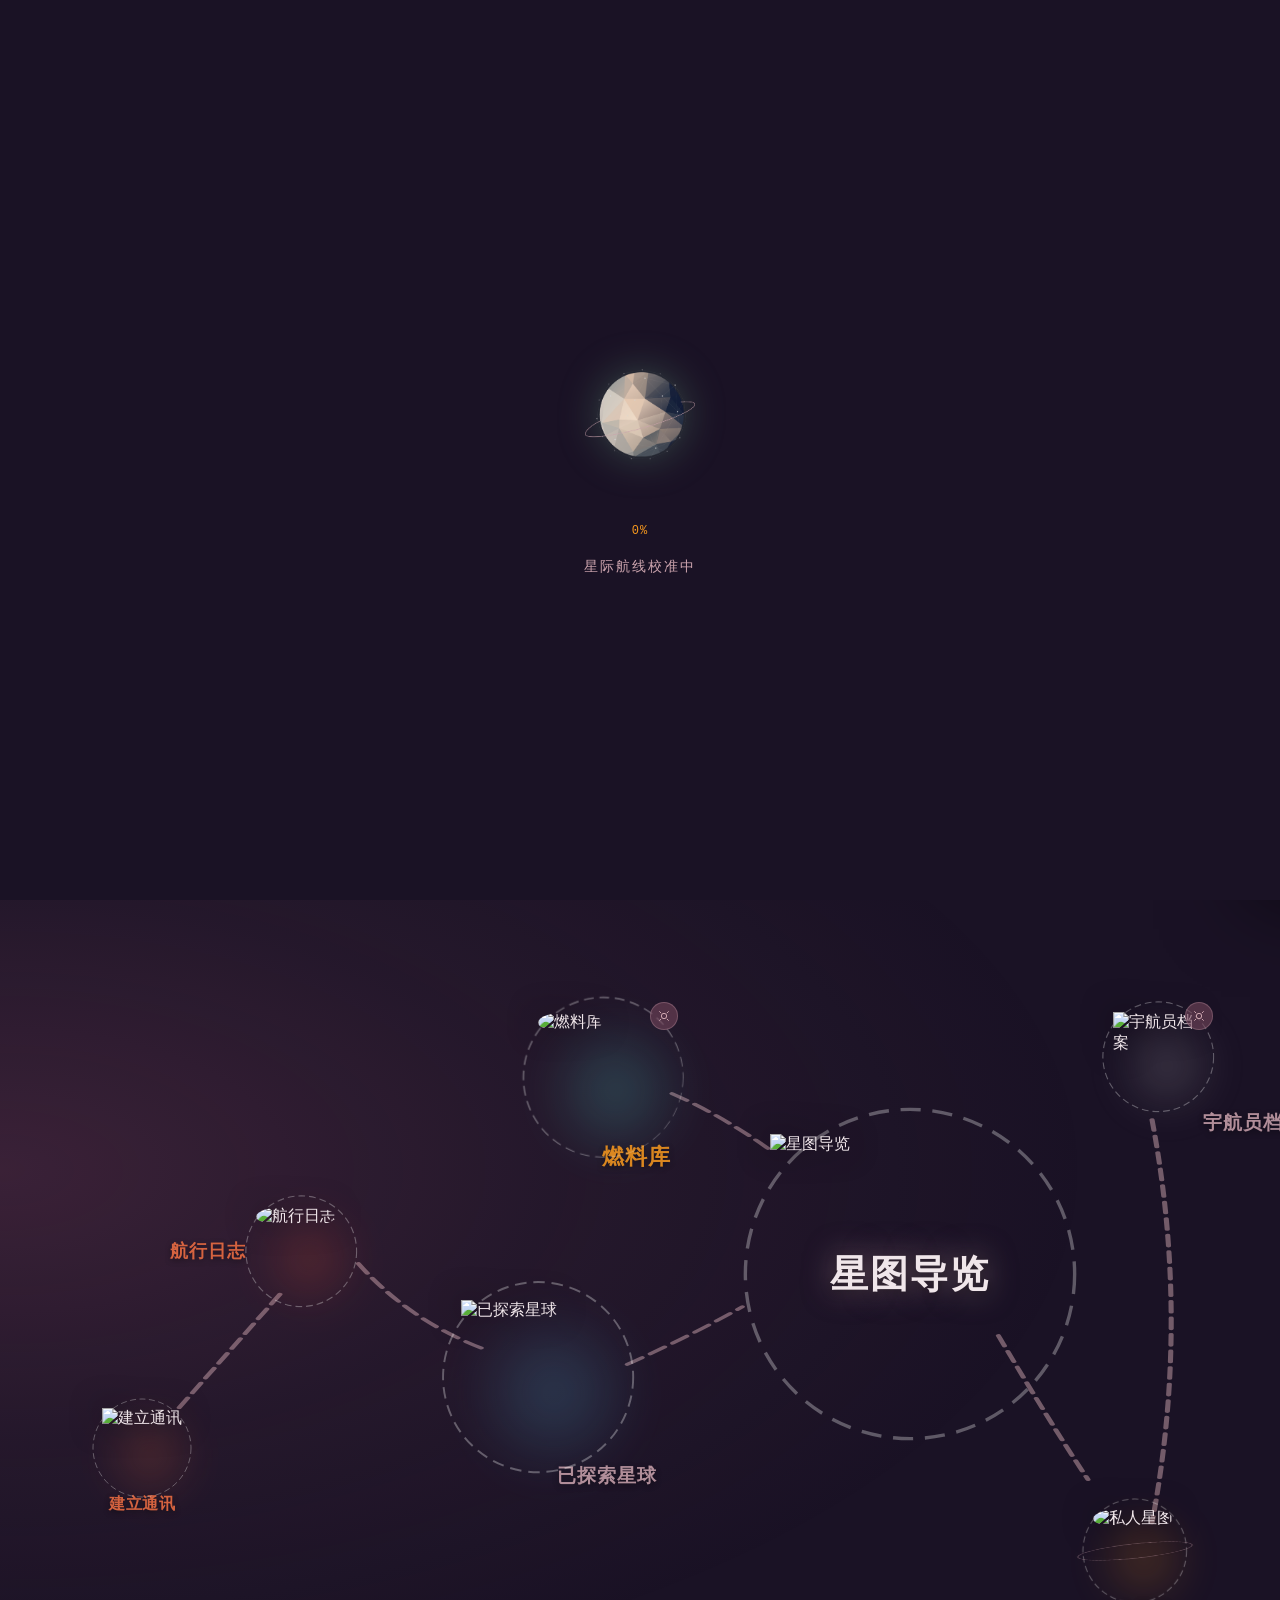
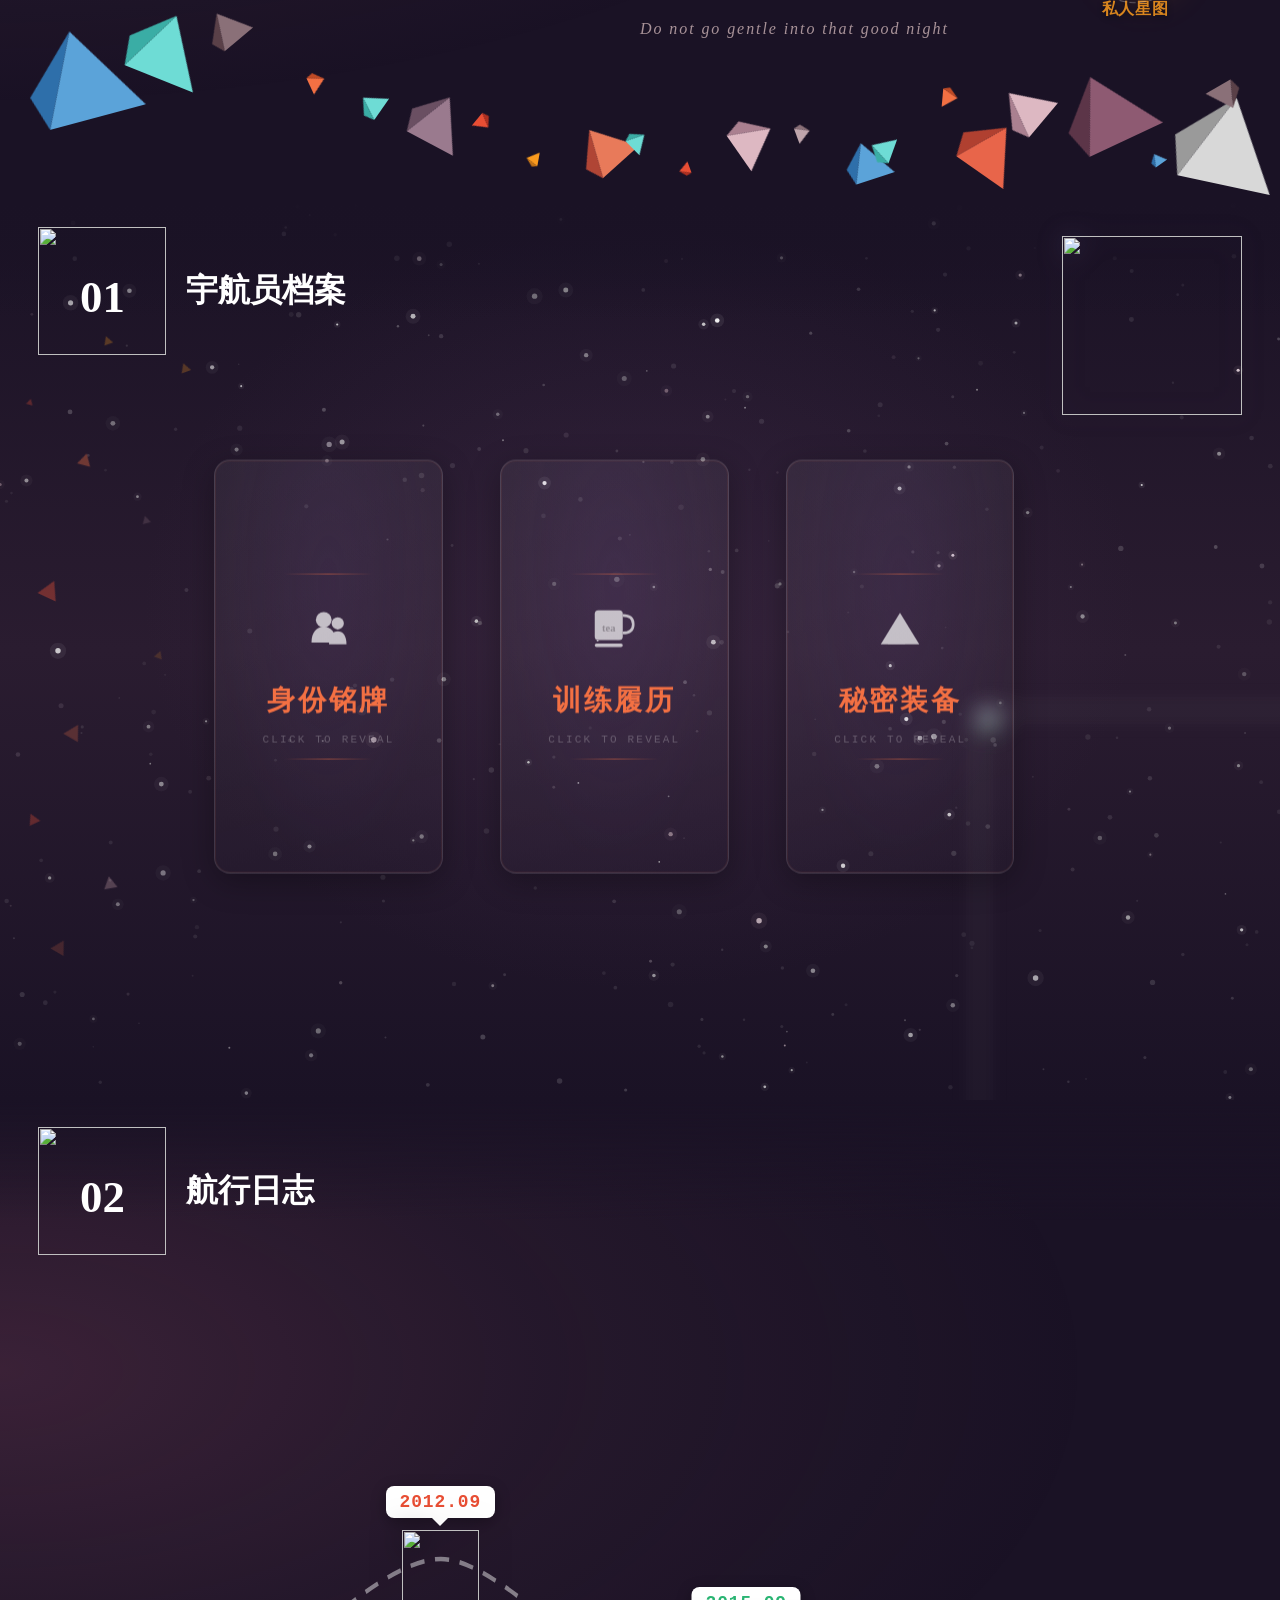
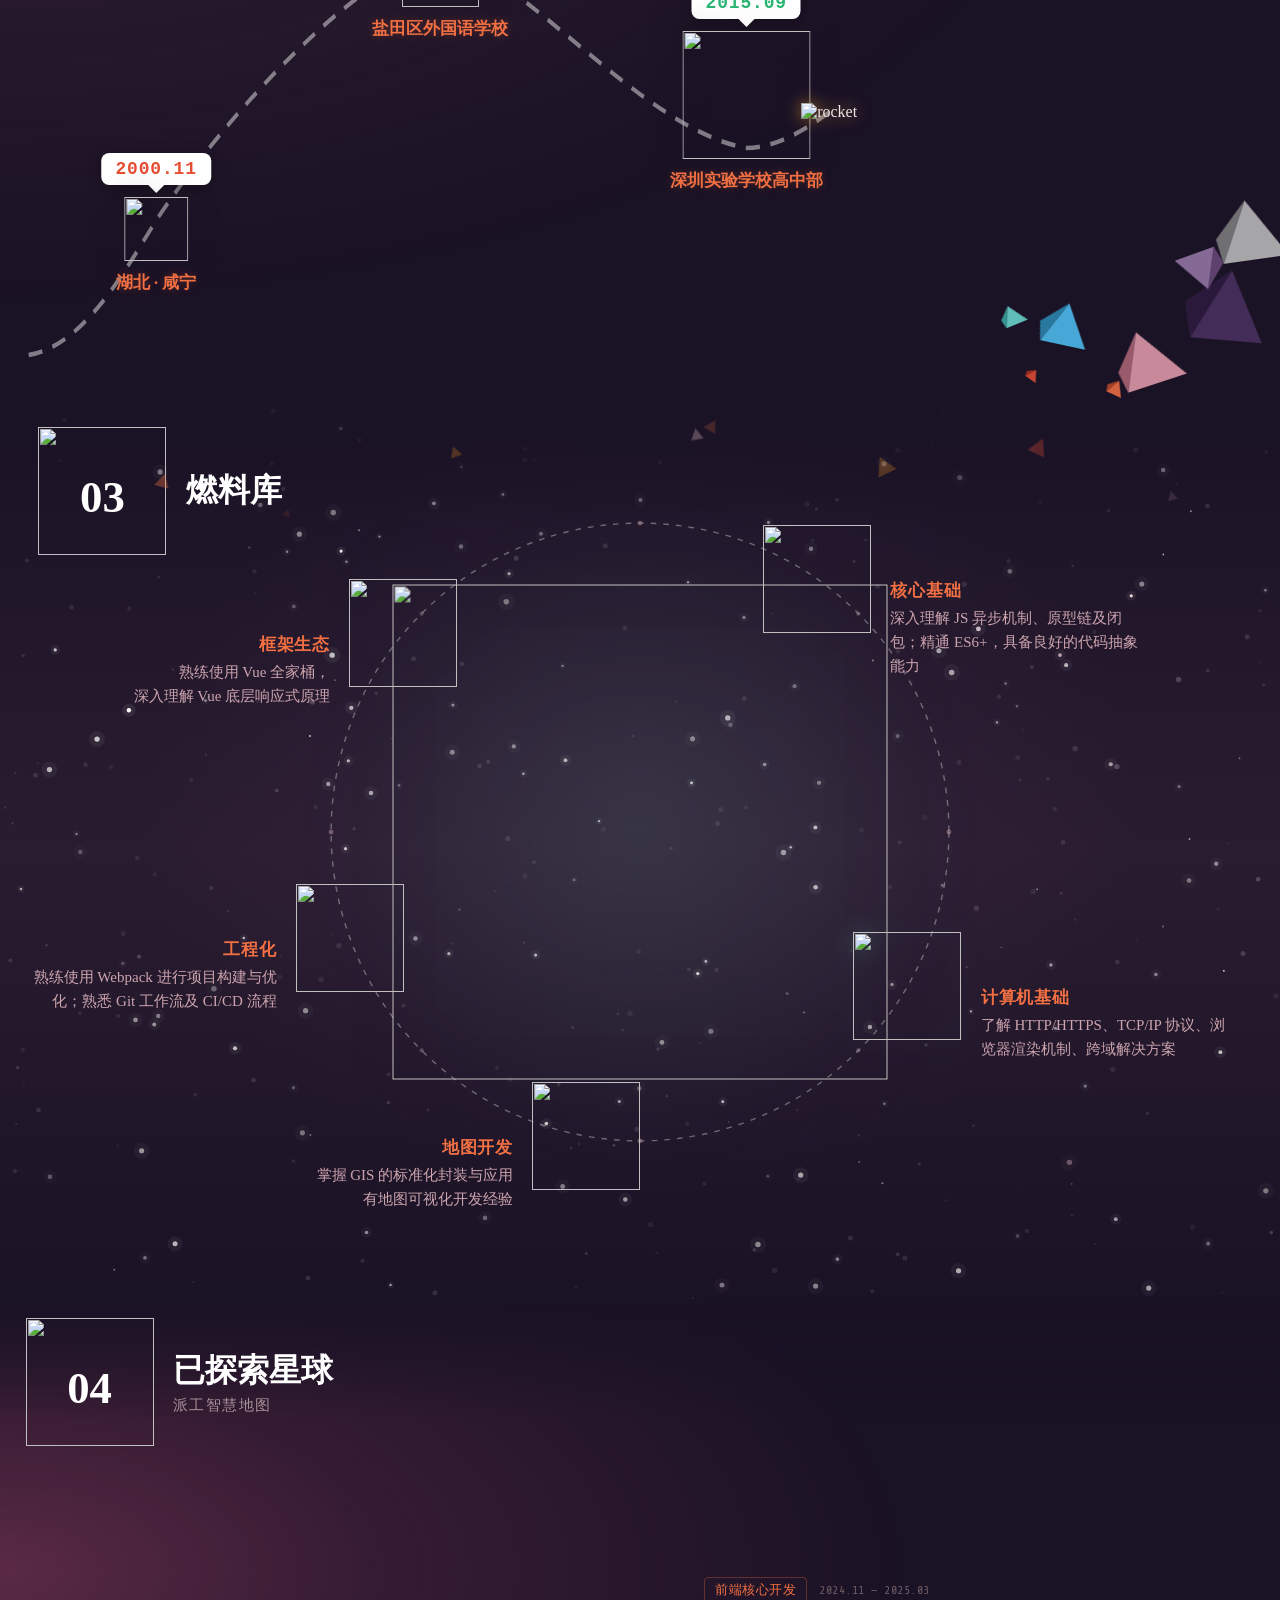
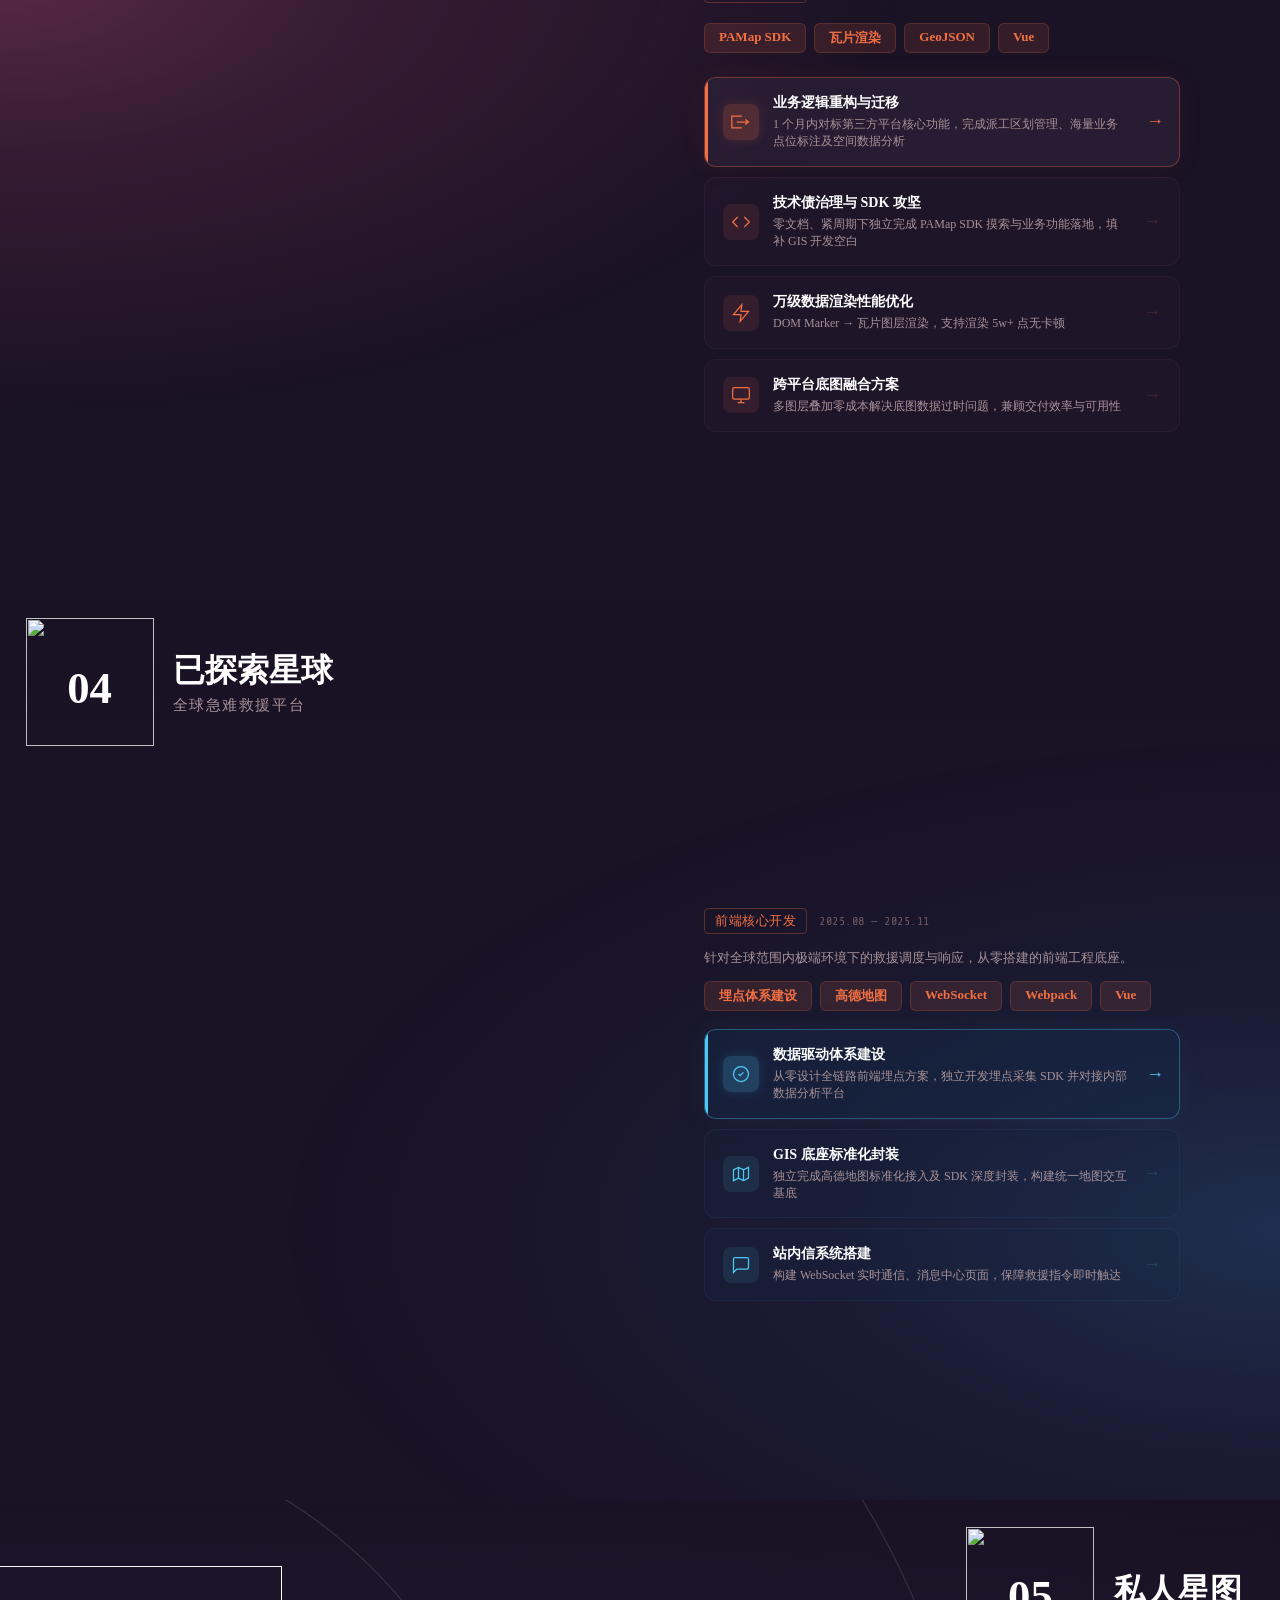
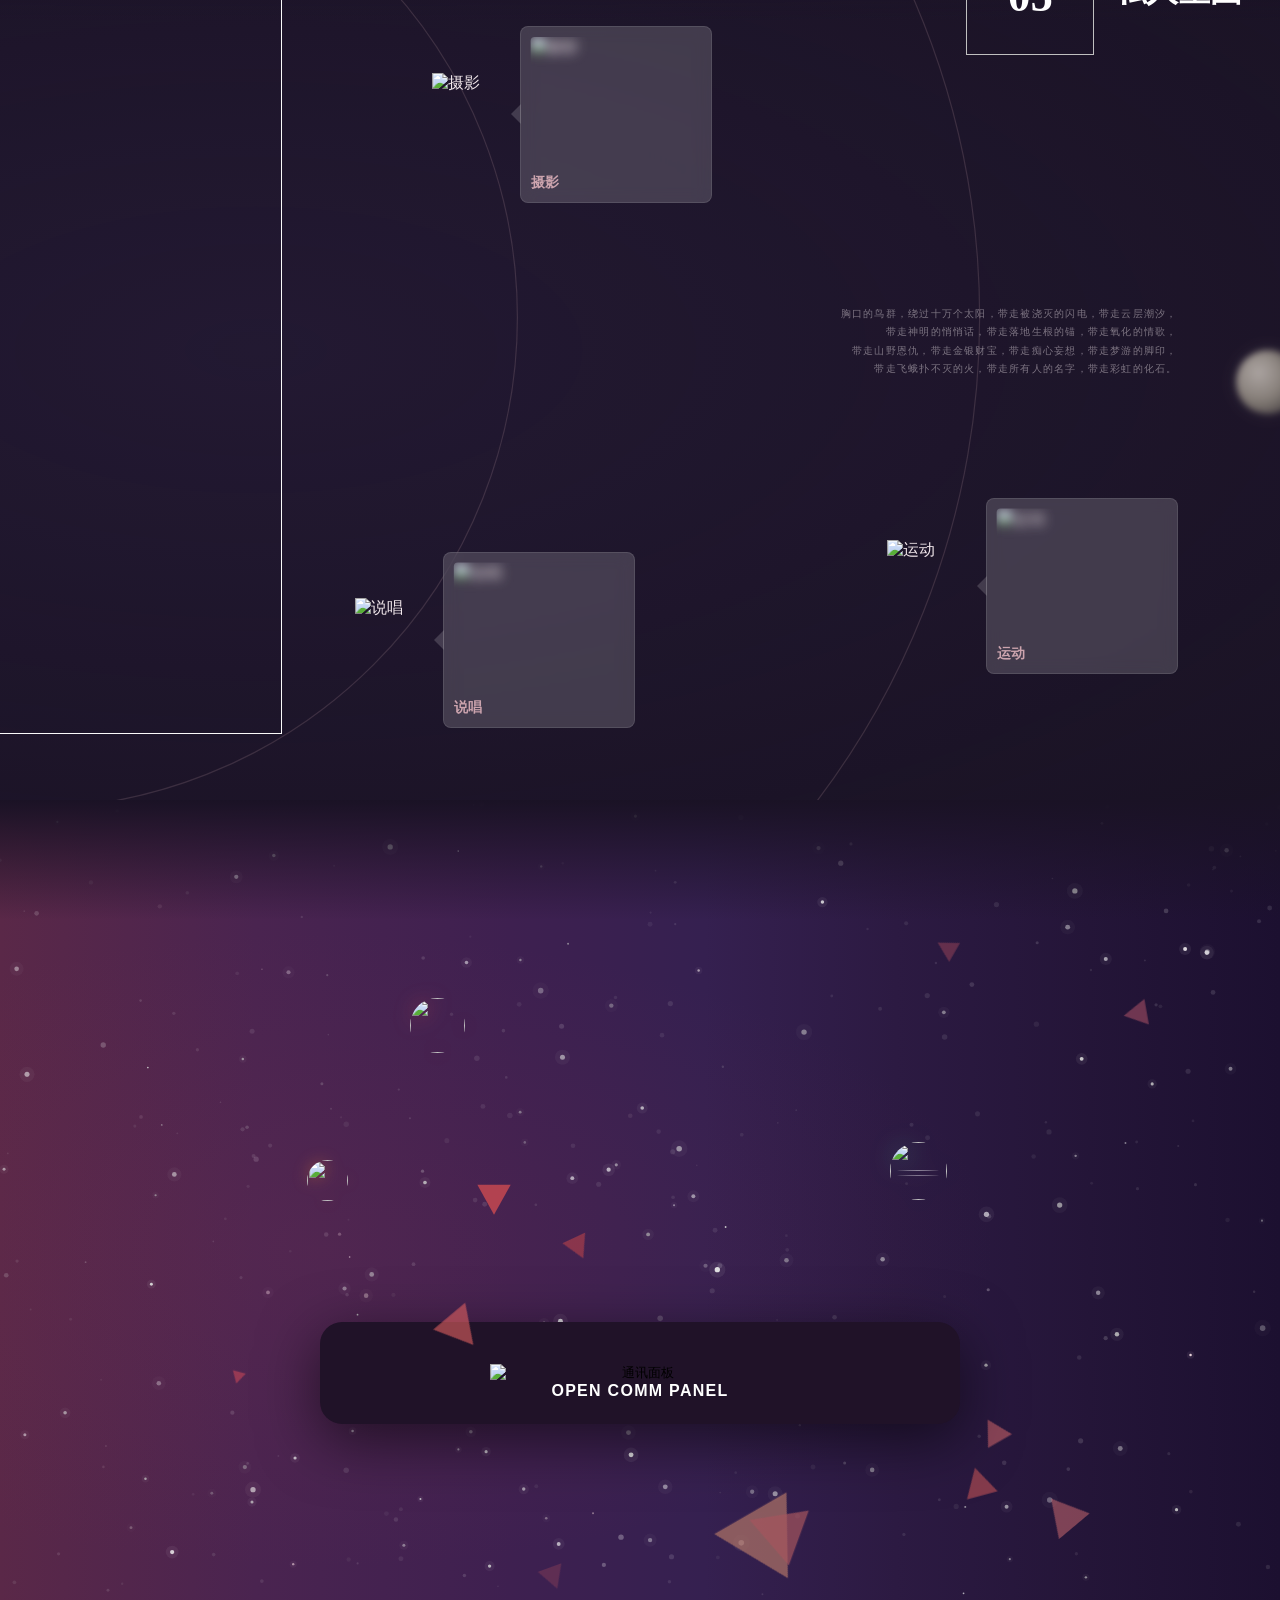
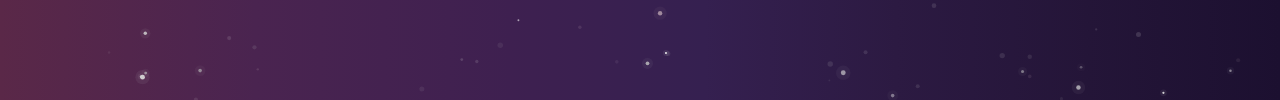
==== commit 9cc6674f: "秘密装备内容扩充" ====
--- a/index.html
+++ b/index.html
@@ -5,7 +5,7 @@
     <meta name="viewport" content="width=device-width, initial-scale=1.0" />
     <title>LIKANGJUE星际漫游指南</title>
     <link rel="icon" href="favicon.ico" type="image/x-icon" />
-    <link rel="stylesheet" href="css/style.css?v=3" />
+    <link rel="stylesheet" href="css/style.css?v=8" />
     <!-- Leaflet (轻量地图渲染) -->
     <link
       rel="stylesheet"
@@ -789,7 +789,7 @@
                   <span class="egg-heart">&#10084;</span>
                 </div>
               </div>
-              <h4 class="cover-title">关于我</h4>
+              <h4 class="cover-title">身份铭牌</h4>
               <span class="cover-hint">CLICK TO REVEAL</span>
               <div class="cover-deco-line"></div>
             </div>
@@ -817,7 +817,7 @@
                   <span class="egg-heart">&#10084;</span>
                 </div>
               </div>
-              <h4 class="about-card-title">关于我</h4>
+              <h4 class="about-card-title">身份铭牌</h4>
               <ul class="about-card-list">
                 <li>00后</li>
                 <li>创造力</li>
@@ -860,7 +860,7 @@
                   <span class="egg-wisp"></span>
                 </div>
               </div>
-              <h4 class="cover-title">专业&工作</h4>
+              <h4 class="cover-title">训练履历</h4>
               <span class="cover-hint">CLICK TO REVEAL</span>
               <div class="cover-deco-line"></div>
             </div>
@@ -886,7 +886,7 @@
                   <span class="egg-wisp"></span>
                 </div>
               </div>
-              <h4 class="about-card-title">专业&工作</h4>
+              <h4 class="about-card-title">训练履历</h4>
               <ul class="about-card-list">
                 <li>西南大学</li>
                 <li>计算机科学与技术</li>
@@ -935,7 +935,7 @@
                   <span class="egg-star">&#10022;</span>
                 </div>
               </div>
-              <h4 class="cover-title">隐藏技能</h4>
+              <h4 class="cover-title">秘密装备</h4>
               <span class="cover-hint">CLICK TO REVEAL</span>
               <div class="cover-deco-line"></div>
             </div>
@@ -966,13 +966,50 @@
                   <span class="egg-star">&#10022;</span>
                 </div>
               </div>
-              <h4 class="about-card-title">隐藏技能</h4>
-              <ul class="about-card-list">
-                <li>文案创作</li>
-                <li>摄影</li>
-                <li>海报制作</li>
-                <li>团建策划</li>
-              </ul>
+              <h4 class="about-card-title">秘密装备</h4>
+              <div class="icon-matrix">
+                <div class="matrix-item" style="--i:0">
+                  <div class="matrix-icon">
+                    <svg viewBox="0 0 24 24" fill="none" stroke="currentColor" stroke-width="1.8" stroke-linecap="round" stroke-linejoin="round">
+                      <path d="M23 19a2 2 0 01-2 2H3a2 2 0 01-2-2V8a2 2 0 012-2h4l2-3h6l2 3h4a2 2 0 012 2z"/>
+                      <circle cx="12" cy="13" r="4"/>
+                    </svg>
+                  </div>
+                  <div class="matrix-label">摄影</div>
+                </div>
+                <div class="matrix-item" style="--i:1">
+                  <div class="matrix-icon">
+                    <svg viewBox="0 0 24 24" fill="none" stroke="currentColor" stroke-width="1.8" stroke-linecap="round" stroke-linejoin="round">
+                      <rect x="9" y="2" width="6" height="12" rx="3"/>
+                      <path d="M5 10v2a7 7 0 0014 0v-2"/>
+                      <line x1="12" y1="19" x2="12" y2="23"/>
+                      <line x1="8" y1="23" x2="16" y2="23"/>
+                    </svg>
+                  </div>
+                  <div class="matrix-label">说唱</div>
+                </div>
+                <div class="matrix-item" style="--i:2">
+                  <div class="matrix-icon">
+                    <svg viewBox="0 0 24 24" fill="none" stroke="currentColor" stroke-width="1.8" stroke-linecap="round" stroke-linejoin="round">
+                      <rect x="3" y="3" width="18" height="18" rx="2"/>
+                      <circle cx="8.5" cy="8.5" r="1.5"/>
+                      <path d="M21 15l-5-5L5 21"/>
+                    </svg>
+                  </div>
+                  <div class="matrix-label">海报制作</div>
+                </div>
+                <div class="matrix-item" style="--i:3">
+                  <div class="matrix-icon">
+                    <svg viewBox="0 0 24 24" fill="none" stroke="currentColor" stroke-width="1.8" stroke-linecap="round" stroke-linejoin="round">
+                      <path d="M17 21v-2a4 4 0 00-4-4H5a4 4 0 00-4 4v2"/>
+                      <circle cx="9" cy="7" r="4"/>
+                      <path d="M23 21v-2a4 4 0 00-3-3.87"/>
+                      <path d="M16 3.13a4 4 0 010 7.75"/>
+                    </svg>
+                  </div>
+                  <div class="matrix-label">团建策划</div>
+                </div>
+              </div>
             </div>
           </div>
         </div>
@@ -1809,6 +1846,19 @@
       </div>
     </div>
 
+    <!-- 隐藏技能 侧边抽屉 -->
+    <div class="skill-drawer-backdrop" id="skillDrawerBackdrop"></div>
+    <aside class="skill-drawer" id="skillDrawer" aria-hidden="true">
+      <header class="skill-drawer-header">
+        <div class="skill-drawer-titlebar">
+          <span class="skill-drawer-eyebrow">SKILL SHOWCASE</span>
+          <h3 class="skill-drawer-title"></h3>
+        </div>
+        <button class="skill-drawer-close" aria-label="关闭">&times;</button>
+      </header>
+      <div class="skill-drawer-body" id="skillDrawerBody"></div>
+    </aside>
+
     <!-- ===== Section 7: Contact — 星球主题 ===== -->
     <section class="section section-contact" id="contact">
       <!-- 星空背景粒子（canvas） -->
@@ -2138,7 +2188,7 @@
 
     <link rel="stylesheet" href="css/comm-panel.css" />
     <script src="js/comm-panel.js"></script>
-    <script src="js/main.js?v=17"></script>
+    <script src="js/main.js?v=31"></script>
     <script>
       // 移动端提示雪花噪点
       (function () {
--- a/css/style.css
+++ b/css/style.css
@@ -1479,6 +1479,66 @@
   letter-spacing: 0.03em;
   opacity: 0;
   transform: translateY(-12px);
+}
+
+/* ---- 图标矩阵 2×2 (隐藏技能卡片) ---- */
+.icon-matrix {
+  display: grid;
+  grid-template-columns: repeat(2, 1fr);
+  gap: clamp(8px, 1.2vh, 14px);
+  width: 100%;
+  max-width: 260px;
+  padding: 0 clamp(4px, 1vw, 10px);
+}
+.matrix-item {
+  background: rgba(255, 255, 255, 0.04);
+  border: 1px solid rgba(243, 112, 67, 0.25);
+  border-radius: 12px;
+  padding: clamp(8px, 1.4vh, 14px) clamp(6px, 1vw, 10px);
+  display: flex;
+  flex-direction: column;
+  align-items: center;
+  gap: clamp(4px, 0.6vh, 8px);
+  opacity: 0;
+  transform: translateY(12px) scale(0.9);
+  transition: opacity 0.4s ease, transform 0.4s ease,
+    border-color 0.3s ease, background 0.3s ease, box-shadow 0.3s ease;
+}
+.matrix-item:hover {
+  border-color: rgba(243, 112, 67, 0.7);
+  background: rgba(243, 112, 67, 0.1);
+  transform: translateY(-3px) scale(1);
+  box-shadow: 0 6px 22px rgba(243, 112, 67, 0.22);
+}
+.matrix-icon {
+  width: clamp(26px, 3vw, 34px);
+  height: clamp(26px, 3vw, 34px);
+  color: var(--accent);
+  display: flex;
+  align-items: center;
+  justify-content: center;
+  filter: drop-shadow(0 2px 5px rgba(243, 112, 67, 0.45));
+  transition: transform 0.3s ease;
+}
+.matrix-item:hover .matrix-icon {
+  transform: scale(1.12) rotate(-4deg);
+}
+.matrix-icon svg {
+  width: 100%;
+  height: 100%;
+}
+.matrix-label {
+  font-size: clamp(11px, 1.1vw, 13px);
+  color: rgba(255, 255, 255, 0.92);
+  font-weight: 600;
+  letter-spacing: 0.04em;
+  white-space: nowrap;
+}
+/* 翻转后依次浮现 */
+.about-card.flipped .matrix-item {
+  opacity: 1;
+  transform: translateY(0) scale(1);
+  transition-delay: calc(0.45s + var(--i, 0) * 0.08s);
 }
 
 @keyframes textDropIn {
@@ -6535,6 +6595,51 @@
 .hobby-modal-close:hover {
   opacity: 1;
 }
+/* 返回 宇航员档案 按钮(仅当画廊从 隐藏技能·摄影 入口进入时显示) */
+.hobby-modal-return {
+  position: absolute;
+  top: -44px;
+  left: 0;
+  display: inline-flex;
+  align-items: center;
+  gap: 8px;
+  padding: 8px 16px 8px 14px;
+  background: rgba(255, 255, 255, 0.04);
+  border: 1px solid rgba(204, 164, 174, 0.3);
+  border-radius: 22px;
+  color: var(--rose);
+  font-family: "Orbitron", "PingFang SC", monospace;
+  font-size: 10px;
+  font-weight: 700;
+  letter-spacing: 0.14em;
+  text-transform: uppercase;
+  cursor: pointer;
+  transition: all 0.3s cubic-bezier(0.4, 0, 0.2, 1);
+  z-index: 3;
+  white-space: nowrap;
+  line-height: 1;
+}
+.hobby-modal-return:hover {
+  background: rgba(243, 112, 67, 0.14);
+  border-color: var(--accent);
+  color: var(--accent);
+  transform: translateX(-3px);
+  box-shadow: 0 6px 18px rgba(243, 112, 67, 0.22);
+}
+.hobby-modal-return svg {
+  width: 14px;
+  height: 14px;
+  stroke: currentColor;
+  fill: none;
+  stroke-width: 2;
+  stroke-linecap: round;
+  stroke-linejoin: round;
+  flex-shrink: 0;
+  transition: transform 0.3s ease;
+}
+.hobby-modal-return:hover svg {
+  transform: translateX(-2px);
+}
 .hobby-modal-title {
   font-family: "Noto Serif SC", serif;
   font-weight: 700;
@@ -6620,6 +6725,394 @@
   font-size: 0.75rem;
   color: var(--text-muted);
   letter-spacing: 0.1em;
+}
+
+/* ============================================
+   隐藏技能 · 侧边抽屉 (Skill Drawer)
+   融合主题配色：莓果紫底 + 珊瑚橙 / 玫瑰粉强调
+   ============================================ */
+.skill-drawer-backdrop {
+  position: fixed;
+  inset: 0;
+  background: rgba(10, 6, 18, 0.22);
+  backdrop-filter: blur(16px) saturate(1.1);
+  -webkit-backdrop-filter: blur(16px) saturate(1.1);
+  z-index: 1000;
+  opacity: 0;
+  pointer-events: none;
+  transition: opacity 0.45s ease;
+}
+.skill-drawer-backdrop.active {
+  opacity: 1;
+  pointer-events: auto;
+}
+
+.skill-drawer {
+  position: fixed;
+  top: 0;
+  right: 0;
+  width: min(560px, 92vw);
+  height: 100vh;
+  /* 莓果紫基调 + 右上珊瑚光晕 + 左下紫红光晕 */
+  background:
+    radial-gradient(ellipse at 100% 0%, rgba(243, 112, 67, 0.1) 0%, transparent 45%),
+    radial-gradient(ellipse at 0% 85%, rgba(118, 70, 92, 0.28) 0%, transparent 55%),
+    linear-gradient(165deg, #2c1f33 0%, #1a1225 55%, #140d1c 100%);
+  border-left: 1px solid rgba(243, 112, 67, 0.22);
+  box-shadow:
+    -30px 0 80px rgba(0, 0, 0, 0.6),
+    -1px 0 0 rgba(204, 164, 174, 0.12),
+    inset 1px 0 0 rgba(255, 255, 255, 0.04);
+  z-index: 1001;
+  transform: translateX(100%);
+  transition: transform 0.5s cubic-bezier(0.32, 0.72, 0.25, 1);
+  display: flex;
+  flex-direction: column;
+  overflow: hidden;
+}
+.skill-drawer.active {
+  transform: translateX(0);
+}
+
+/* --- 星尘背景纹理 --- */
+.skill-drawer::before {
+  content: "";
+  position: absolute;
+  inset: 0;
+  pointer-events: none;
+  background-image:
+    radial-gradient(1.5px 1.5px at 18% 12%, rgba(255, 255, 255, 0.5), transparent 60%),
+    radial-gradient(1.5px 1.5px at 82% 28%, rgba(243, 112, 67, 0.55), transparent 60%),
+    radial-gradient(1px 1px at 45% 45%, rgba(204, 164, 174, 0.5), transparent 60%),
+    radial-gradient(1.5px 1.5px at 72% 65%, rgba(250, 154, 30, 0.5), transparent 60%),
+    radial-gradient(1px 1px at 28% 78%, rgba(255, 255, 255, 0.4), transparent 60%),
+    radial-gradient(1px 1px at 62% 92%, rgba(204, 164, 174, 0.45), transparent 60%);
+  opacity: 0.7;
+}
+
+/* --- 头部 --- */
+.skill-drawer-header {
+  position: relative;
+  padding: 30px 32px 24px;
+  display: flex;
+  align-items: flex-end;
+  justify-content: space-between;
+  gap: 16px;
+  flex-shrink: 0;
+  border-bottom: 1px solid rgba(204, 164, 174, 0.14);
+  z-index: 1;
+}
+/* 头部底部橙色装饰线 (呼应 cover-deco-line) */
+.skill-drawer-header::after {
+  content: "";
+  position: absolute;
+  left: 32px;
+  bottom: -1px;
+  width: 72px;
+  height: 2px;
+  background: linear-gradient(90deg, var(--accent), var(--accent-gold) 50%, transparent);
+  border-radius: 1px;
+  box-shadow: 0 0 12px rgba(243, 112, 67, 0.35);
+}
+
+.skill-drawer-titlebar {
+  display: flex;
+  flex-direction: column;
+  gap: 6px;
+  min-width: 0;
+}
+.skill-drawer-eyebrow {
+  display: inline-flex;
+  align-items: center;
+  gap: 10px;
+  font-family: "Orbitron", "PingFang SC", monospace;
+  font-size: 10px;
+  color: rgba(204, 164, 174, 0.62);
+  letter-spacing: 0.3em;
+  text-transform: uppercase;
+}
+.skill-drawer-eyebrow::before {
+  content: "";
+  width: 20px;
+  height: 1px;
+  background: rgba(204, 164, 174, 0.5);
+}
+.skill-drawer-title {
+  font-family: "Noto Serif SC", "Songti SC", serif;
+  font-size: 26px;
+  font-weight: 900;
+  color: var(--rose);
+  margin: 0;
+  letter-spacing: 0.08em;
+  line-height: 1.2;
+  text-shadow: 0 2px 10px rgba(204, 164, 174, 0.18);
+}
+
+.skill-drawer-close {
+  width: 38px;
+  height: 38px;
+  border-radius: 50%;
+  background: rgba(255, 255, 255, 0.04);
+  border: 1px solid rgba(204, 164, 174, 0.3);
+  color: var(--rose);
+  font-size: 22px;
+  font-weight: 400;
+  cursor: pointer;
+  display: flex;
+  align-items: center;
+  justify-content: center;
+  line-height: 1;
+  padding: 0;
+  transition: all 0.35s cubic-bezier(0.4, 0, 0.2, 1);
+  flex-shrink: 0;
+}
+.skill-drawer-close:hover {
+  background: rgba(243, 112, 67, 0.14);
+  border-color: var(--accent);
+  color: var(--accent);
+  transform: rotate(90deg);
+  box-shadow: 0 0 18px rgba(243, 112, 67, 0.25);
+}
+
+/* --- 正文滚动区 --- */
+.skill-drawer-body {
+  flex: 1;
+  overflow-y: auto;
+  overflow-x: hidden;
+  padding: 32px 32px 56px;
+  scrollbar-width: thin;
+  scrollbar-color: rgba(243, 112, 67, 0.45) transparent;
+  scroll-behavior: smooth;
+  position: relative;
+  z-index: 1;
+}
+.skill-drawer-body::-webkit-scrollbar { width: 6px; }
+.skill-drawer-body::-webkit-scrollbar-track {
+  background: transparent;
+}
+.skill-drawer-body::-webkit-scrollbar-thumb {
+  background: linear-gradient(180deg, rgba(243, 112, 67, 0.5), rgba(250, 154, 30, 0.4));
+  border-radius: 3px;
+}
+.skill-drawer-body::-webkit-scrollbar-thumb:hover {
+  background: linear-gradient(180deg, var(--accent), var(--accent-gold));
+}
+
+/* --- 抽屉条目 --- */
+.skill-drawer-item {
+  opacity: 0;
+  transform: translateY(18px);
+  animation: skillDrawerItemIn 0.6s cubic-bezier(0.25, 0.8, 0.3, 1) forwards;
+}
+.skill-drawer-item:nth-child(1) { animation-delay: 0.12s; }
+.skill-drawer-item:nth-child(2) { animation-delay: 0.26s; }
+.skill-drawer-item:nth-child(3) { animation-delay: 0.4s; }
+@keyframes skillDrawerItemIn {
+  to { opacity: 1; transform: translateY(0); }
+}
+
+/* 条目分隔：橙色渐变横线 + 居中星号 (呼应主站星形装饰) */
+.skill-drawer-item + .skill-drawer-item {
+  margin-top: 44px;
+  padding-top: 48px;
+  position: relative;
+}
+.skill-drawer-item + .skill-drawer-item::before {
+  content: "";
+  position: absolute;
+  top: 0;
+  left: 10%;
+  right: 10%;
+  height: 1px;
+  background: linear-gradient(
+    90deg,
+    transparent,
+    rgba(243, 112, 67, 0.38) 50%,
+    transparent
+  );
+}
+.skill-drawer-item + .skill-drawer-item::after {
+  content: "✦";
+  position: absolute;
+  top: -9px;
+  left: 50%;
+  transform: translateX(-50%);
+  font-size: 13px;
+  color: var(--accent);
+  background: #1a1225;
+  padding: 0 12px;
+  line-height: 1;
+  text-shadow: 0 0 8px rgba(243, 112, 67, 0.5);
+}
+
+/* Tag - 带发光点的方形标签 */
+.skill-drawer-tag {
+  display: inline-flex;
+  align-items: center;
+  gap: 7px;
+  padding: 5px 12px 5px 10px;
+  background: linear-gradient(
+    135deg,
+    rgba(243, 112, 67, 0.14),
+    rgba(250, 154, 30, 0.06)
+  );
+  border: 1px solid rgba(243, 112, 67, 0.4);
+  border-radius: 4px;
+  font-family: "Orbitron", monospace;
+  font-size: 10px;
+  color: var(--accent-gold);
+  font-weight: 700;
+  letter-spacing: 0.18em;
+  text-transform: uppercase;
+  margin-bottom: 14px;
+}
+.skill-drawer-tag::before {
+  content: "";
+  width: 5px;
+  height: 5px;
+  background: var(--accent);
+  border-radius: 50%;
+  box-shadow: 0 0 6px var(--accent);
+  animation: drawerTagPulse 2.4s ease-in-out infinite;
+}
+@keyframes drawerTagPulse {
+  0%, 100% { opacity: 1; box-shadow: 0 0 6px var(--accent); }
+  50% { opacity: 0.5; box-shadow: 0 0 2px var(--accent); }
+}
+
+/* Heading - 左侧橙金渐变竖线 */
+.skill-drawer-heading {
+  font-family: "Noto Serif SC", "Songti SC", serif;
+  font-size: 21px;
+  font-weight: 800;
+  color: var(--text);
+  margin: 0 0 16px;
+  line-height: 1.45;
+  letter-spacing: 0.04em;
+  position: relative;
+  padding-left: 16px;
+}
+.skill-drawer-heading::before {
+  content: "";
+  position: absolute;
+  left: 0;
+  top: 7px;
+  bottom: 7px;
+  width: 2px;
+  background: linear-gradient(180deg, var(--accent), var(--accent-gold));
+  border-radius: 1px;
+  box-shadow: 0 0 8px rgba(243, 112, 67, 0.4);
+}
+
+/* Desc */
+.skill-drawer-desc {
+  font-family: "Noto Serif SC", "PingFang SC", serif;
+  font-size: 14px;
+  line-height: 1.95;
+  color: var(--text-muted);
+  margin: 0 0 22px;
+  letter-spacing: 0.02em;
+  text-align: justify;
+}
+
+/* Image */
+.skill-drawer-img {
+  width: 100%;
+  border-radius: 10px;
+  border: 1px solid rgba(243, 112, 67, 0.22);
+  box-shadow:
+    0 12px 36px rgba(0, 0, 0, 0.5),
+    inset 0 0 0 1px rgba(255, 255, 255, 0.03);
+  display: block;
+  cursor: zoom-in;
+  transition:
+    border-color 0.35s ease,
+    box-shadow 0.35s ease,
+    transform 0.35s ease;
+}
+.skill-drawer-img:hover {
+  border-color: rgba(243, 112, 67, 0.55);
+  box-shadow:
+    0 16px 46px rgba(0, 0, 0, 0.55),
+    0 0 0 1px rgba(243, 112, 67, 0.35),
+    0 8px 24px rgba(243, 112, 67, 0.18);
+  transform: translateY(-2px);
+}
+
+/* 同一条目内多张图:叠放时留出呼吸空间 */
+.skill-drawer-img + .skill-drawer-img {
+  margin-top: 14px;
+}
+
+/* 查看原图按钮 - 玫瑰粉风格,匹配 hobby-modal */
+.skill-drawer-view-orig {
+  display: inline-flex;
+  align-items: center;
+  gap: 8px;
+  margin-top: 14px;
+  padding: 8px 16px;
+  background: rgba(255, 255, 255, 0.04);
+  border: 1px solid rgba(204, 164, 174, 0.28);
+  color: var(--rose);
+  border-radius: 24px;
+  font-family: "Orbitron", monospace;
+  font-size: 10px;
+  font-weight: 700;
+  letter-spacing: 0.16em;
+  text-transform: uppercase;
+  text-decoration: none;
+  transition: all 0.3s ease;
+}
+.skill-drawer-view-orig:hover {
+  background: rgba(243, 112, 67, 0.12);
+  border-color: var(--accent);
+  color: var(--accent);
+  transform: translateY(-1px);
+  box-shadow: 0 6px 18px rgba(243, 112, 67, 0.2);
+}
+.skill-drawer-view-orig svg {
+  width: 12px;
+  height: 12px;
+  stroke: currentColor;
+  fill: none;
+  stroke-width: 2;
+  stroke-linecap: round;
+  stroke-linejoin: round;
+}
+
+/* 无图条目 (文案创作) - 诗句式引用块 */
+.skill-drawer-item.no-image .skill-drawer-desc {
+  font-family: "Noto Serif SC", "Songti SC", serif;
+  font-size: 16px;
+  line-height: 2.05;
+  color: var(--text);
+  border-left: 2px solid transparent;
+  border-image: linear-gradient(180deg, var(--accent), var(--accent-gold), transparent) 1;
+  padding: 10px 0 10px 22px;
+  margin-top: 14px;
+  text-align: left;
+  letter-spacing: 0.03em;
+  position: relative;
+}
+.skill-drawer-item.no-image .skill-drawer-desc::before {
+  content: "\201C";
+  position: absolute;
+  left: 8px;
+  top: -12px;
+  font-family: "Noto Serif SC", serif;
+  font-size: 48px;
+  color: rgba(243, 112, 67, 0.3);
+  line-height: 1;
+}
+
+@media (max-width: 640px) {
+  .skill-drawer { width: 92vw; }
+  .skill-drawer-header { padding: 22px 22px 18px; }
+  .skill-drawer-header::after { left: 22px; width: 56px; }
+  .skill-drawer-title { font-size: 21px; }
+  .skill-drawer-body { padding: 24px 22px 40px; }
+  .skill-drawer-heading { font-size: 18px; }
+  .skill-drawer-desc { font-size: 13px; }
 }
 
 /* 移动端拦截提示 */
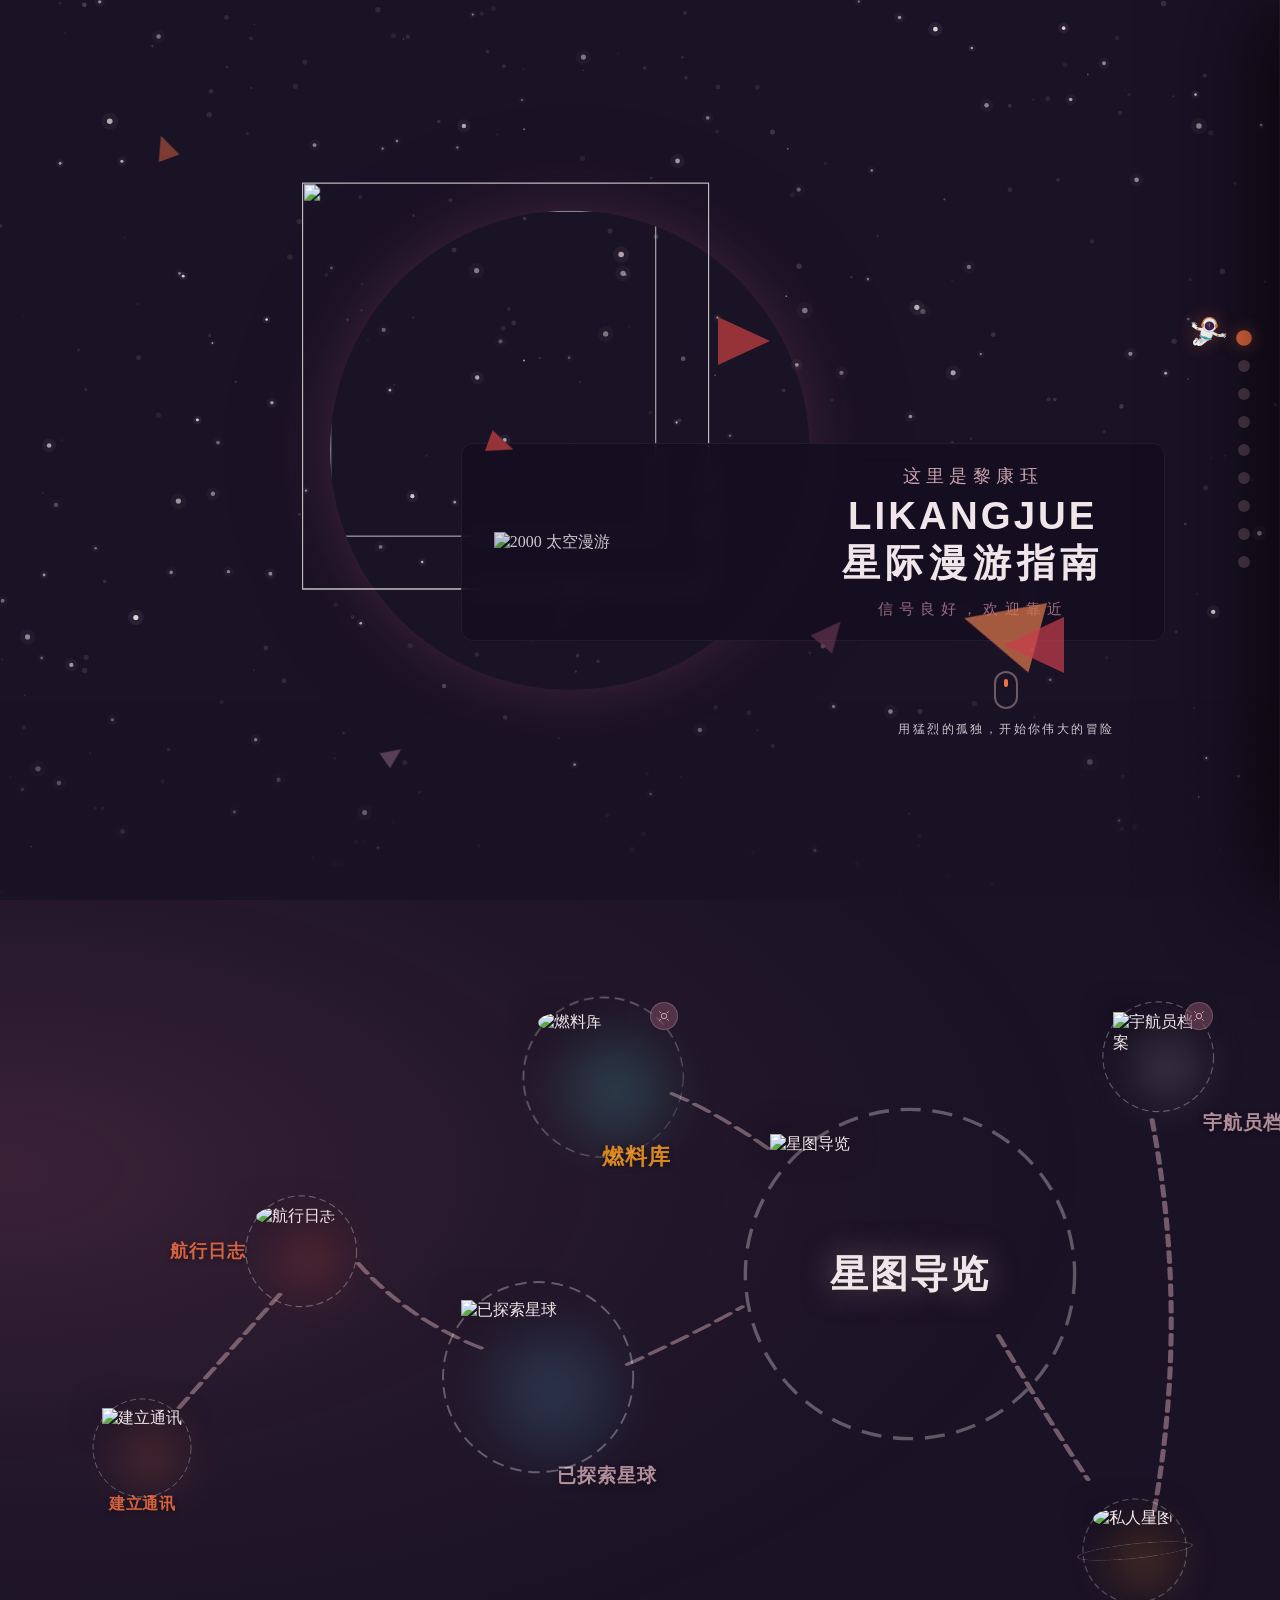
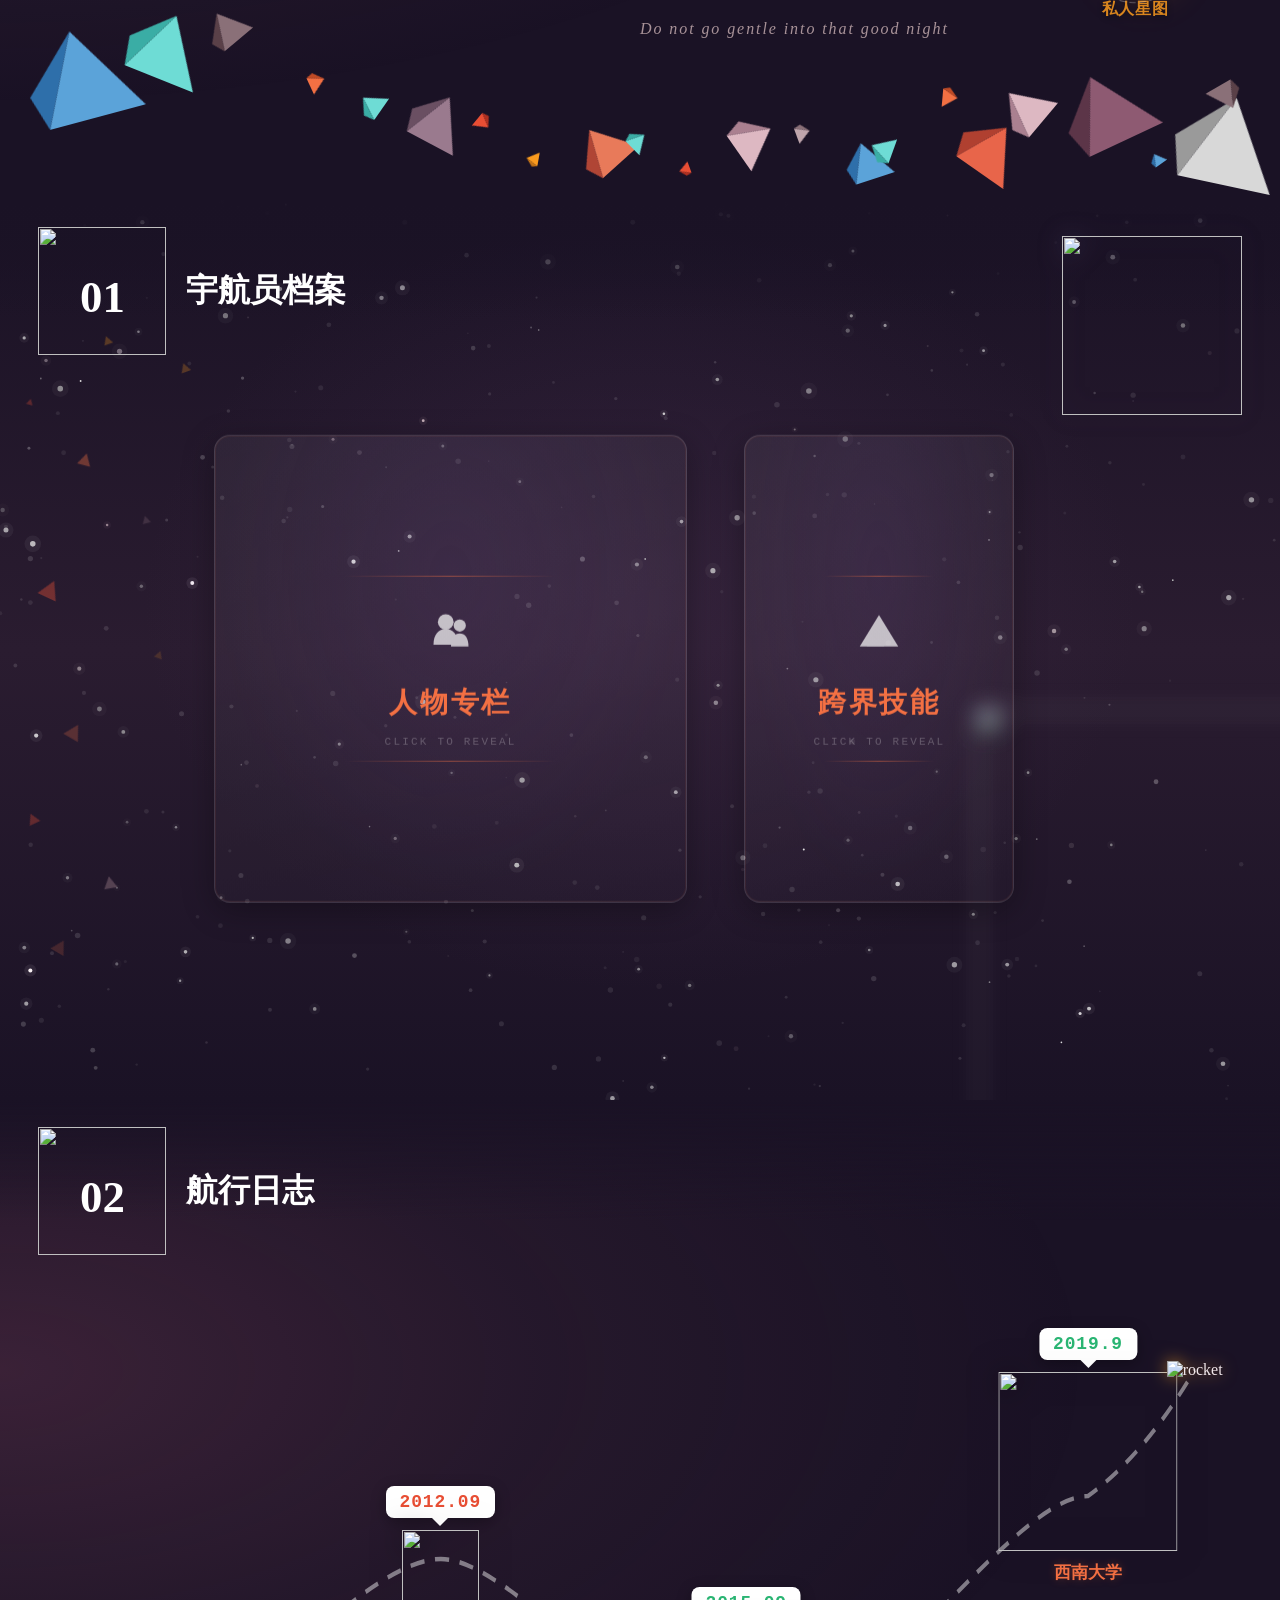
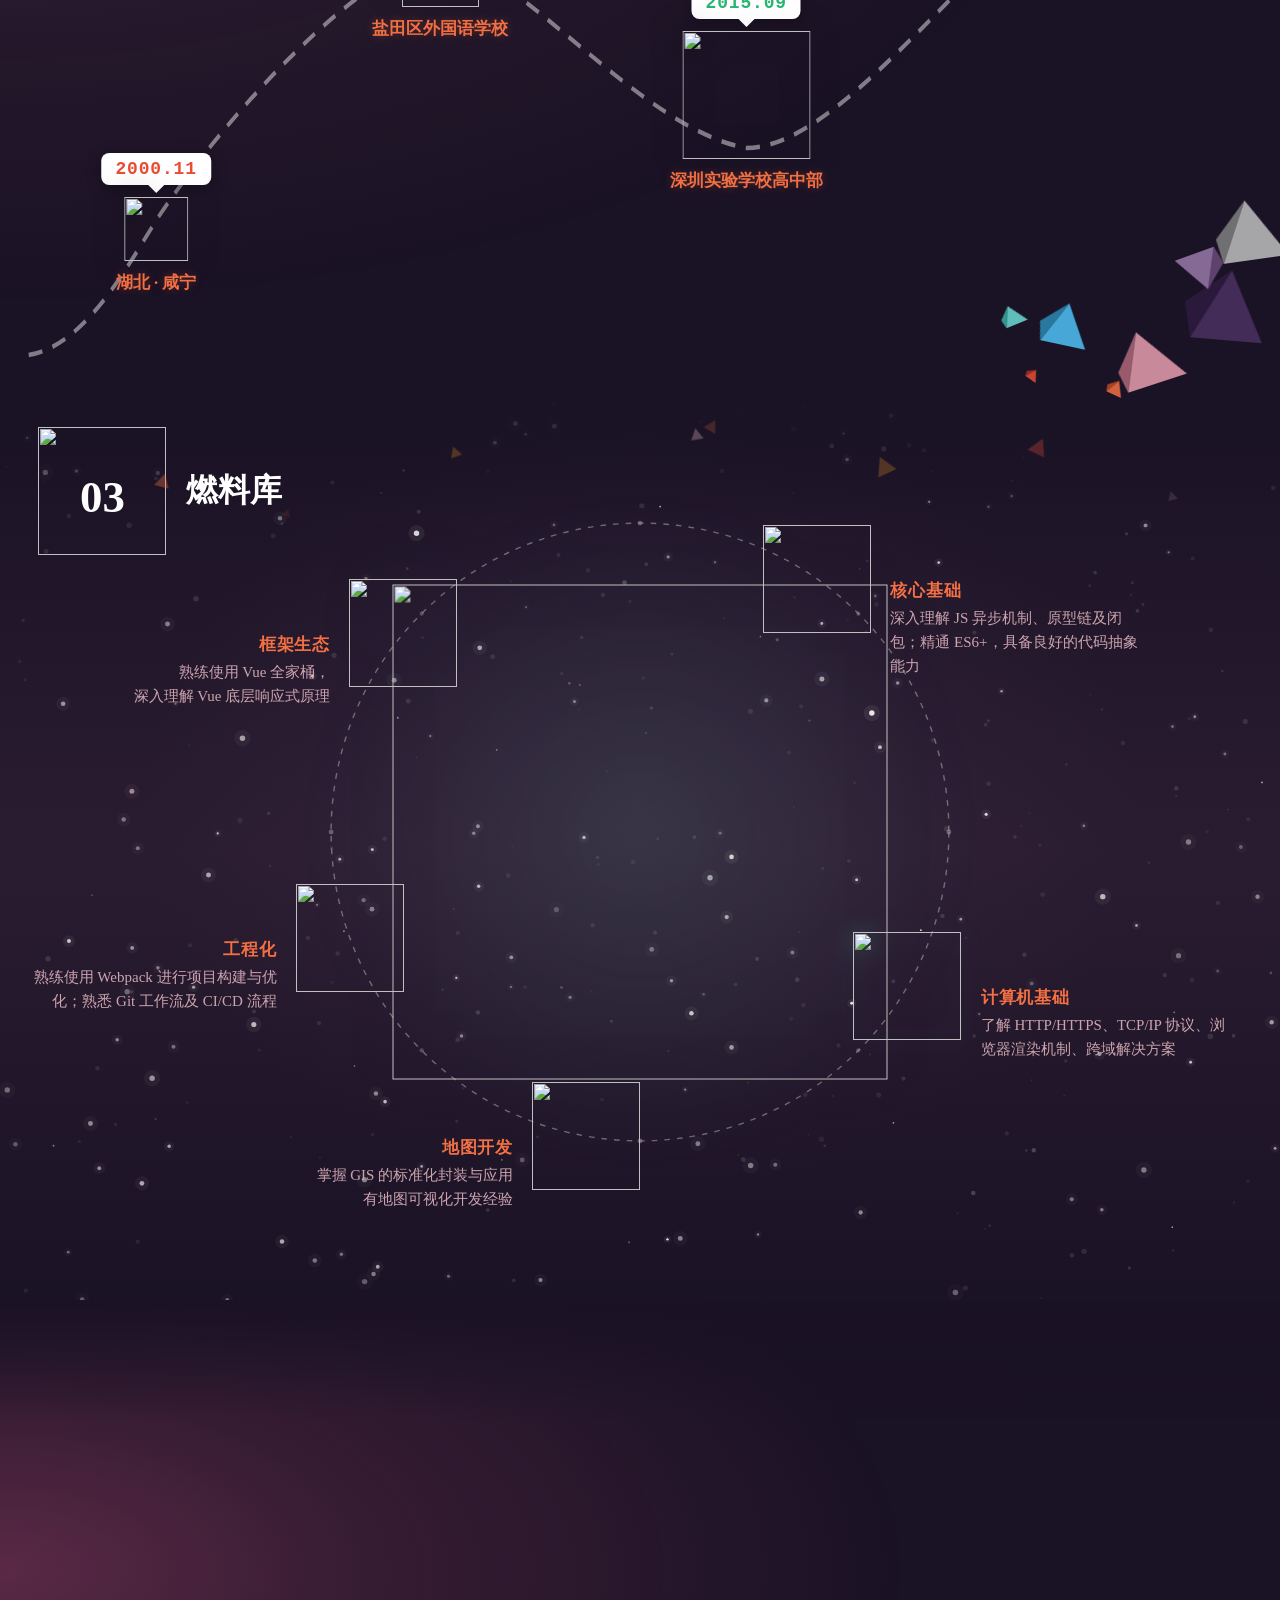
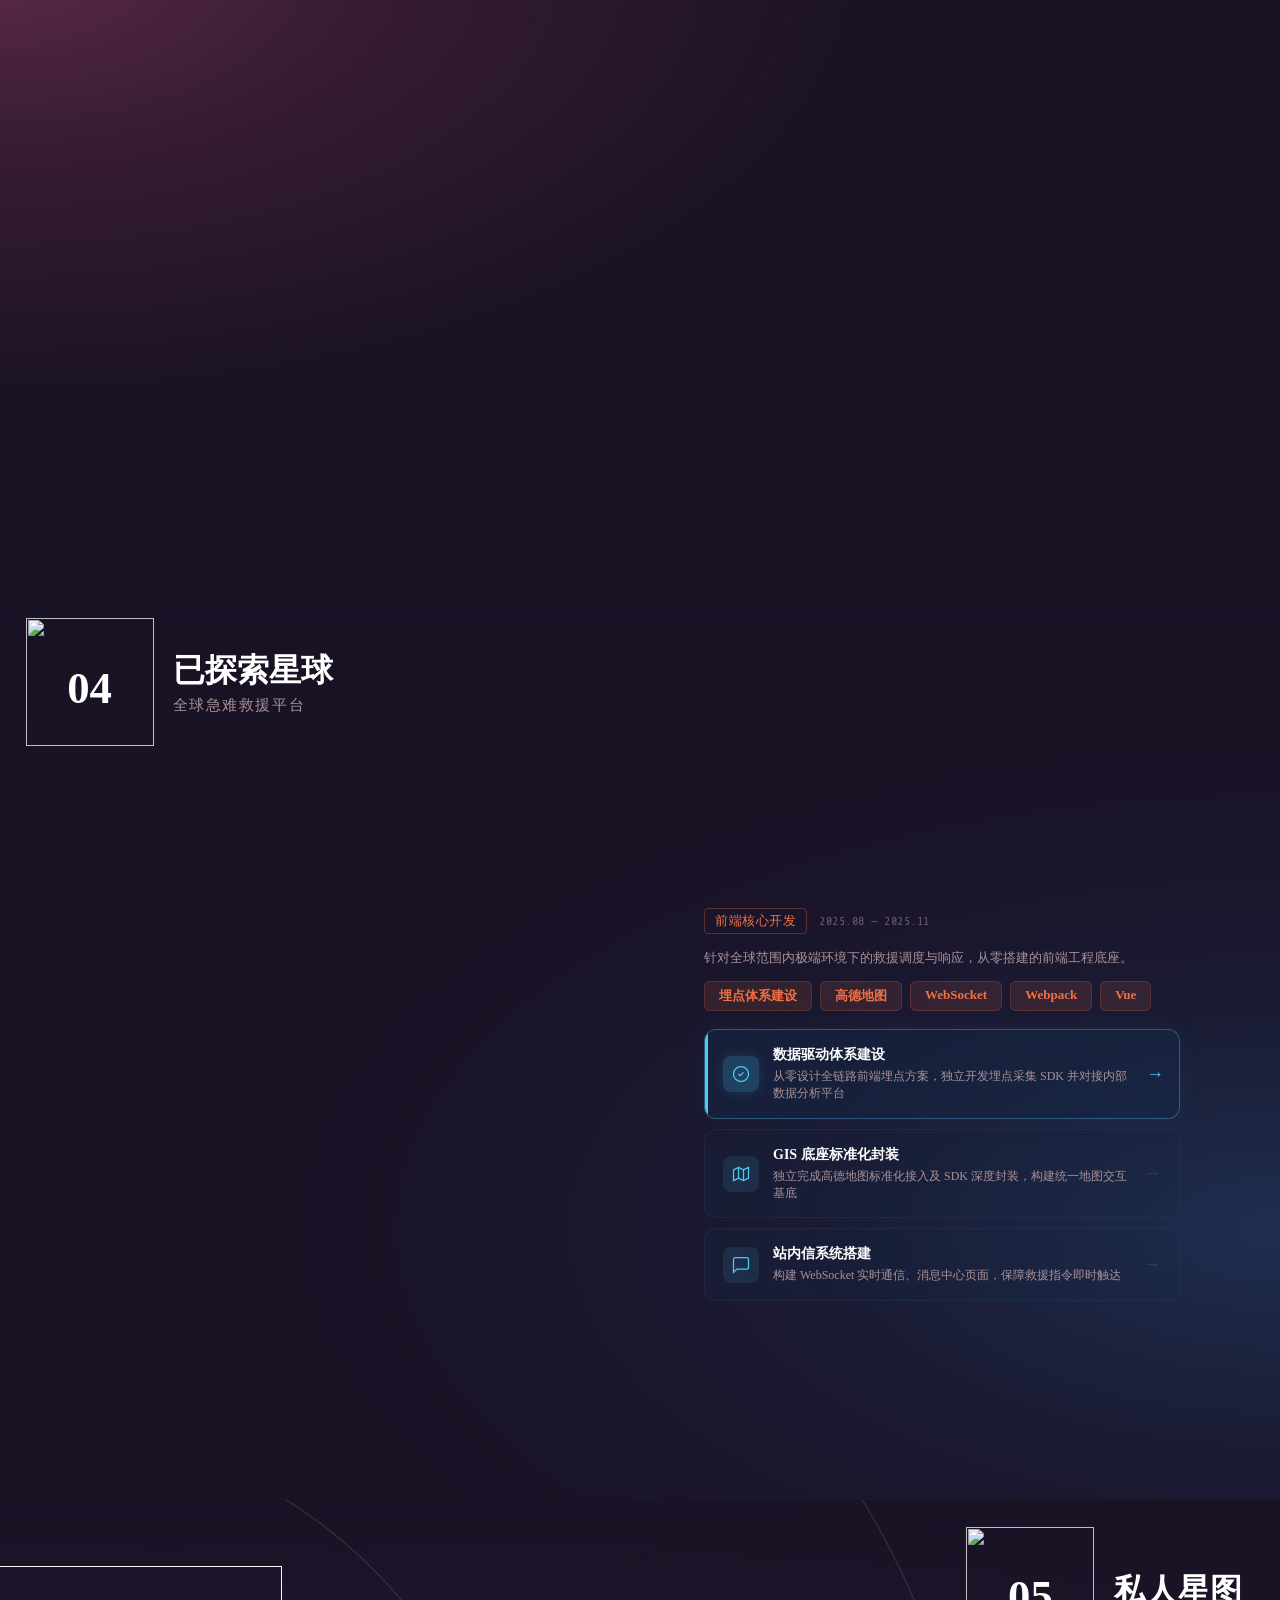
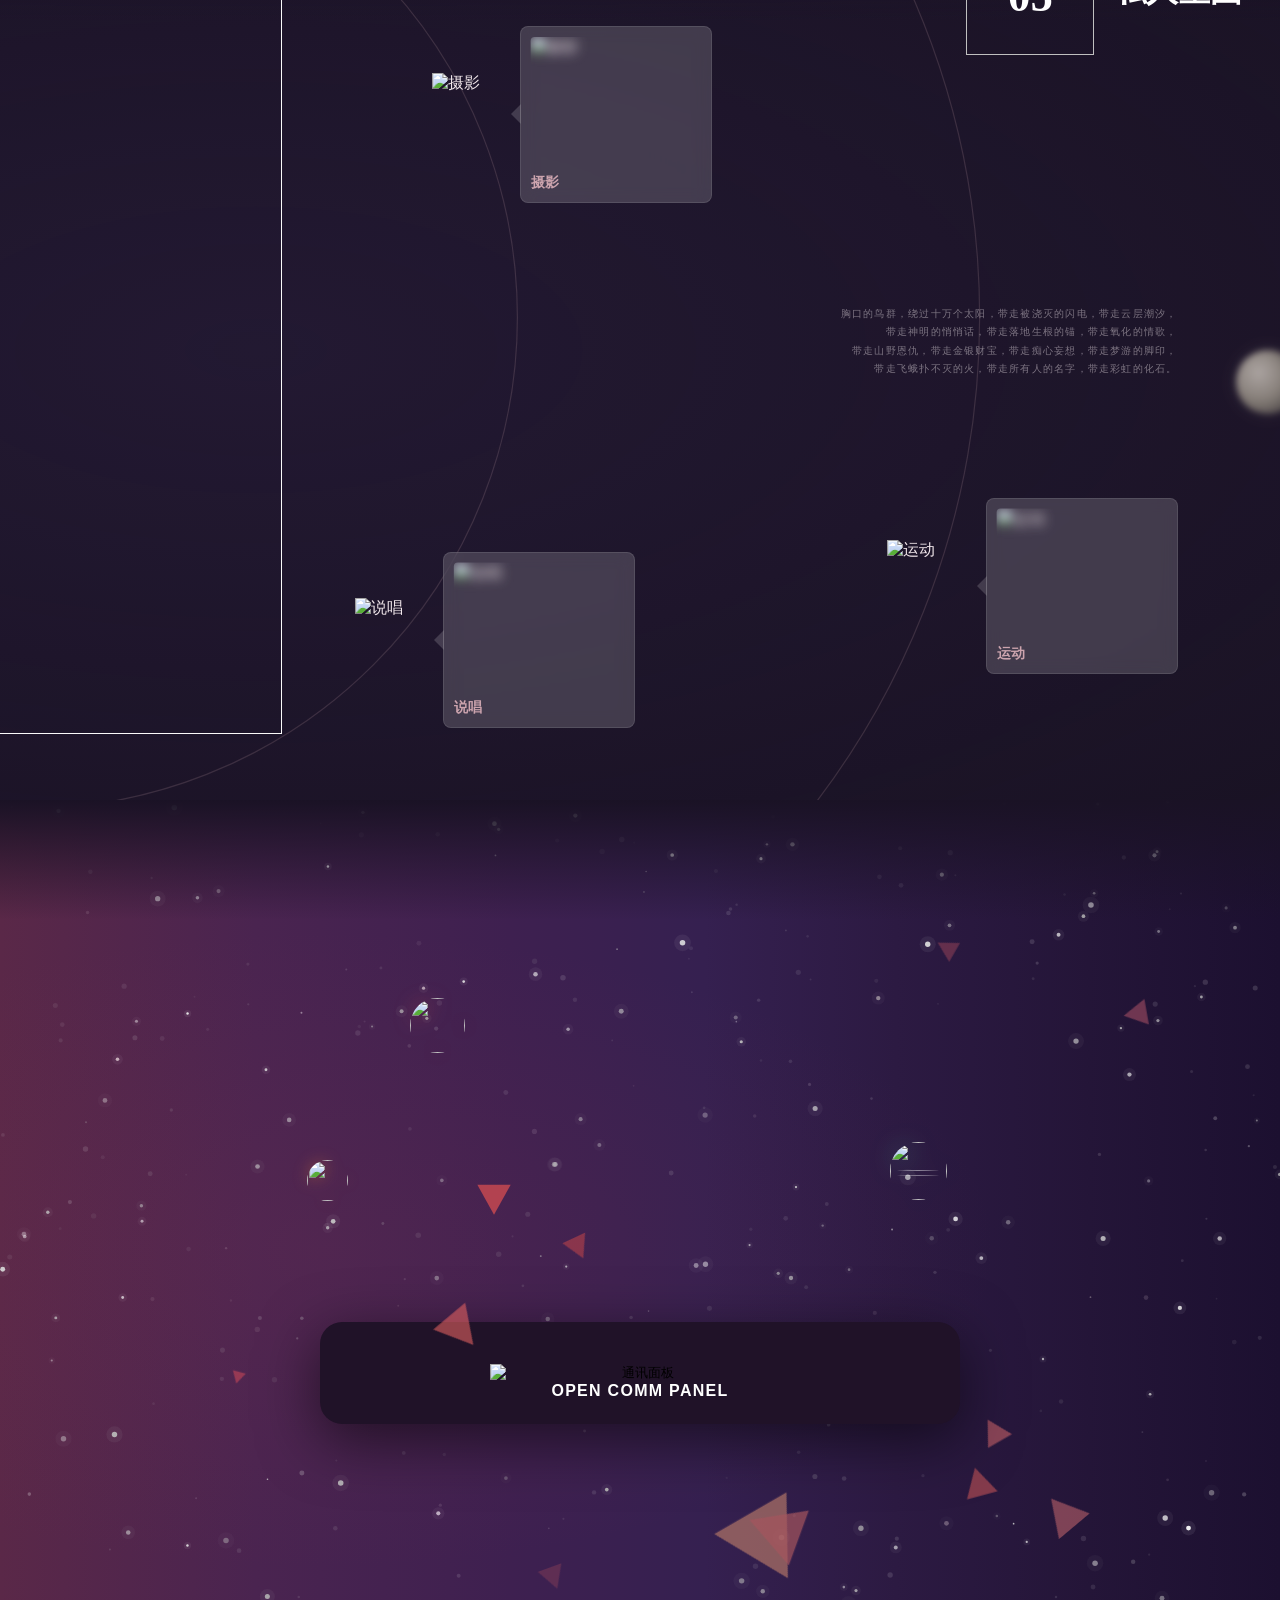
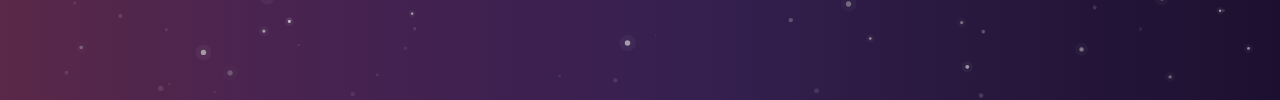
==== commit b09799fc: "宇航员档案内容细调" ====
--- a/index.html
+++ b/index.html
@@ -758,12 +758,18 @@
         <div class="about-card about-card-1">
           <!-- 星尘粒子容器 -->
           <div class="flip-particles" aria-hidden="true">
-            <span class="flip-particle"></span><span class="flip-particle"></span>
-            <span class="flip-particle"></span><span class="flip-particle"></span>
-            <span class="flip-particle"></span><span class="flip-particle"></span>
-            <span class="flip-particle"></span><span class="flip-particle"></span>
-            <span class="flip-particle"></span><span class="flip-particle"></span>
-            <span class="flip-particle"></span><span class="flip-particle"></span>
+            <span class="flip-particle"></span
+            ><span class="flip-particle"></span>
+            <span class="flip-particle"></span
+            ><span class="flip-particle"></span>
+            <span class="flip-particle"></span
+            ><span class="flip-particle"></span>
+            <span class="flip-particle"></span
+            ><span class="flip-particle"></span>
+            <span class="flip-particle"></span
+            ><span class="flip-particle"></span>
+            <span class="flip-particle"></span
+            ><span class="flip-particle"></span>
           </div>
           <div class="about-card-inner">
             <!-- 封面（初始可见，盖着的状态） -->
@@ -771,7 +777,11 @@
               <div class="cover-deco-line"></div>
               <div class="cover-icon-wrap" data-egg="people">
                 <div class="cover-icon">
-                  <svg viewBox="0 0 64 64" fill="white" xmlns="http://www.w3.org/2000/svg">
+                  <svg
+                    viewBox="0 0 64 64"
+                    fill="white"
+                    xmlns="http://www.w3.org/2000/svg"
+                  >
                     <g transform="translate(2,4)">
                       <circle cx="24" cy="18" r="9" />
                       <path d="M10,44 C10,32 16,26 24,26 C32,26 38,32 38,44Z" />
@@ -789,7 +799,7 @@
                   <span class="egg-heart">&#10084;</span>
                 </div>
               </div>
-              <h4 class="cover-title">身份铭牌</h4>
+              <h4 class="cover-title">人物专栏</h4>
               <span class="cover-hint">CLICK TO REVEAL</span>
               <div class="cover-deco-line"></div>
             </div>
@@ -800,7 +810,11 @@
                   <circle cx="80" cy="80" r="68" class="arc-circle" />
                 </svg>
                 <div class="about-card-icon">
-                  <svg viewBox="0 0 64 64" fill="white" xmlns="http://www.w3.org/2000/svg">
+                  <svg
+                    viewBox="0 0 64 64"
+                    fill="white"
+                    xmlns="http://www.w3.org/2000/svg"
+                  >
                     <g transform="translate(2,4)">
                       <circle cx="24" cy="18" r="9" />
                       <path d="M10,44 C10,32 16,26 24,26 C32,26 38,32 38,44Z" />
@@ -817,96 +831,73 @@
                   <span class="egg-heart">&#10084;</span>
                 </div>
               </div>
-              <h4 class="about-card-title">身份铭牌</h4>
-              <ul class="about-card-list">
-                <li>00后</li>
-                <li>创造力</li>
-                <li>抗压</li>
-                <li>完美主义</li>
-              </ul>
+              <h4 class="about-card-title">人物专栏</h4>
+              <div class="qa-box">
+                <div
+                  class="qa-display"
+                  data-default="嗨，点下面任意一个问题，我来回答你"
+                >
+                  嗨，点下面任意一个问题，我来回答你<span
+                    class="qa-cursor"
+                  ></span>
+                </div>
+                <div class="qa-buttons">
+                  <button
+                    type="button"
+                    class="qa-btn"
+                    data-a="我是黎康珏，00后，湖北出生，深圳长大。一个在代码中寻找浪漫的 Web 前端工程师。"
+                  >
+                    你是谁？
+                  </button>
+                  <button
+                    type="button"
+                    class="qa-btn"
+                    data-a="本科毕业于西南大学计算机科学与技术专业。Web 前端工作3年。"
+                  >
+                    你的训练履历？
+                  </button>
+                  <button
+                    type="button"
+                    class="qa-btn"
+                    data-a="因为是个“肤浅”、喜欢“美”的事物的人，我喜欢自己一点一滴把一个个界面打磨得赏心悦目的过程。前端开发正好满足了我对创造力和技术性的双重追求。"
+                  >
+                    为什么选择做前端？
+                  </button>
+                  <button
+                    type="button"
+                    class="qa-btn"
+                    data-a="好奇心、创造力、完美主义以及勇气"
+                  >
+                    你认为自己的个人特质有？
+                  </button>
+                  <button
+                    type="button"
+                    class="qa-btn"
+                    data-a="想要的船我自己造，不怕风越大浪越高"
+                  >
+                    个人slogan是什么？
+                  </button>
+                </div>
+              </div>
             </div>
           </div>
         </div>
 
-        <!-- 卡片2: 专业&工作 -->
-        <div class="about-card about-card-2">
-          <div class="flip-particles" aria-hidden="true">
-            <span class="flip-particle"></span><span class="flip-particle"></span>
-            <span class="flip-particle"></span><span class="flip-particle"></span>
-            <span class="flip-particle"></span><span class="flip-particle"></span>
-            <span class="flip-particle"></span><span class="flip-particle"></span>
-            <span class="flip-particle"></span><span class="flip-particle"></span>
-            <span class="flip-particle"></span><span class="flip-particle"></span>
-          </div>
-          <div class="about-card-inner">
-            <!-- 封面 -->
-            <div class="about-card-cover">
-              <div class="cover-deco-line"></div>
-              <div class="cover-icon-wrap" data-egg="tea">
-                <div class="cover-icon">
-                  <svg viewBox="0 0 64 64" fill="white" xmlns="http://www.w3.org/2000/svg">
-                    <g transform="translate(-2,-5)">
-                      <rect x="12" y="16" width="32" height="34" rx="4" />
-                      <path d="M44,22 C52,22 56,26 56,32 C56,38 52,42 44,42" fill="none" stroke="white" stroke-width="3" />
-                      <rect x="12" y="54" width="32" height="4" rx="2" />
-                      <text x="28" y="40" text-anchor="middle" font-size="12" font-weight="bold" fill="rgba(0,0,0,0.3)">tea</text>
-                    </g>
-                  </svg>
-                </div>
-                <!-- 彩蛋：蒸汽 -->
-                <div class="egg-steam" aria-hidden="true">
-                  <span class="egg-wisp"></span>
-                  <span class="egg-wisp"></span>
-                  <span class="egg-wisp"></span>
-                </div>
-              </div>
-              <h4 class="cover-title">训练履历</h4>
-              <span class="cover-hint">CLICK TO REVEAL</span>
-              <div class="cover-deco-line"></div>
-            </div>
-            <!-- 内容面 -->
-            <div class="about-card-reveal">
-              <div class="about-card-arc" data-egg="tea">
-                <svg viewBox="0 0 160 160" class="arc-svg">
-                  <circle cx="80" cy="80" r="68" class="arc-circle" />
-                </svg>
-                <div class="about-card-icon">
-                  <svg viewBox="0 0 64 64" fill="white" xmlns="http://www.w3.org/2000/svg">
-                    <g transform="translate(-2,-5)">
-                      <rect x="12" y="16" width="32" height="34" rx="4" />
-                      <path d="M44,22 C52,22 56,26 56,32 C56,38 52,42 44,42" fill="none" stroke="white" stroke-width="3" />
-                      <rect x="12" y="54" width="32" height="4" rx="2" />
-                      <text x="28" y="40" text-anchor="middle" font-size="12" font-weight="bold" fill="rgba(0,0,0,0.3)">tea</text>
-                    </g>
-                  </svg>
-                </div>
-                <div class="egg-steam" aria-hidden="true">
-                  <span class="egg-wisp"></span>
-                  <span class="egg-wisp"></span>
-                  <span class="egg-wisp"></span>
-                </div>
-              </div>
-              <h4 class="about-card-title">训练履历</h4>
-              <ul class="about-card-list">
-                <li>西南大学</li>
-                <li>计算机科学与技术</li>
-                <li>Web前端</li>
-                <li>3年经验</li>
-                <li>CET-6</li>
-              </ul>
-            </div>
-          </div>
-        </div>
-
-        <!-- 卡片3: 隐藏技能 -->
+        <!-- 卡片2: 隐藏技能 -->
         <div class="about-card about-card-3">
           <div class="flip-particles" aria-hidden="true">
-            <span class="flip-particle"></span><span class="flip-particle"></span>
-            <span class="flip-particle"></span><span class="flip-particle"></span>
-            <span class="flip-particle"></span><span class="flip-particle"></span>
-            <span class="flip-particle"></span><span class="flip-particle"></span>
-            <span class="flip-particle"></span><span class="flip-particle"></span>
-            <span class="flip-particle"></span><span class="flip-particle"></span>
+            <span class="flip-particle"></span
+            ><span class="flip-particle"></span>
+            <span class="flip-particle"></span
+            ><span class="flip-particle"></span>
+            <span class="flip-particle"></span
+            ><span class="flip-particle"></span>
+            <span class="flip-particle"></span
+            ><span class="flip-particle"></span>
+            <span class="flip-particle"></span
+            ><span class="flip-particle"></span>
+            <span class="flip-particle"></span
+            ><span class="flip-particle"></span>
           </div>
           <div class="about-card-inner">
             <!-- 封面 -->
@@ -914,7 +905,11 @@
               <div class="cover-deco-line"></div>
               <div class="cover-icon-wrap" data-egg="mountain">
                 <div class="cover-icon">
-                  <svg viewBox="0 0 64 64" fill="white" xmlns="http://www.w3.org/2000/svg">
+                  <svg
+                    viewBox="0 0 64 64"
+                    fill="white"
+                    xmlns="http://www.w3.org/2000/svg"
+                  >
                     <g transform="translate(0,2)">
                       <polygon points="32,12 54,48 10,48" />
                       <polygon points="18,48 28,32 38,48" opacity="0.6" />
@@ -924,7 +919,14 @@
                 <!-- 彩蛋：山顶小旗 + 星星 -->
                 <div class="egg-flag" aria-hidden="true">
                   <svg viewBox="0 0 30 40" class="egg-flag-svg">
-                    <line x1="6" y1="0" x2="6" y2="36" stroke="white" stroke-width="2" />
+                    <line
+                      x1="6"
+                      y1="0"
+                      x2="6"
+                      y2="36"
+                      stroke="white"
+                      stroke-width="2"
+                    />
                     <polygon points="8,2 26,10 8,18" fill="#f37043" />
                   </svg>
                 </div>
@@ -935,7 +937,7 @@
                   <span class="egg-star">&#10022;</span>
                 </div>
               </div>
-              <h4 class="cover-title">秘密装备</h4>
+              <h4 class="cover-title">跨界技能</h4>
               <span class="cover-hint">CLICK TO REVEAL</span>
               <div class="cover-deco-line"></div>
             </div>
@@ -946,7 +948,11 @@
                   <circle cx="80" cy="80" r="68" class="arc-circle" />
                 </svg>
                 <div class="about-card-icon">
-                  <svg viewBox="0 0 64 64" fill="white" xmlns="http://www.w3.org/2000/svg">
+                  <svg
+                    viewBox="0 0 64 64"
+                    fill="white"
+                    xmlns="http://www.w3.org/2000/svg"
+                  >
                     <g transform="translate(0,2)">
                       <polygon points="32,12 54,48 10,48" />
                       <polygon points="18,48 28,32 38,48" opacity="0.6" />
@@ -955,7 +961,14 @@
                 </div>
                 <div class="egg-flag" aria-hidden="true">
                   <svg viewBox="0 0 30 40" class="egg-flag-svg">
-                    <line x1="6" y1="0" x2="6" y2="36" stroke="white" stroke-width="2" />
+                    <line
+                      x1="6"
+                      y1="0"
+                      x2="6"
+                      y2="36"
+                      stroke="white"
+                      stroke-width="2"
+                    />
                     <polygon points="8,2 26,10 8,18" fill="#f37043" />
                   </svg>
                 </div>
@@ -966,45 +979,75 @@
                   <span class="egg-star">&#10022;</span>
                 </div>
               </div>
-              <h4 class="about-card-title">秘密装备</h4>
+              <h4 class="about-card-title">跨界技能</h4>
               <div class="icon-matrix">
-                <div class="matrix-item" style="--i:0">
+                <div class="matrix-item" style="--i: 0">
                   <div class="matrix-icon">
-                    <svg viewBox="0 0 24 24" fill="none" stroke="currentColor" stroke-width="1.8" stroke-linecap="round" stroke-linejoin="round">
-                      <path d="M23 19a2 2 0 01-2 2H3a2 2 0 01-2-2V8a2 2 0 012-2h4l2-3h6l2 3h4a2 2 0 012 2z"/>
-                      <circle cx="12" cy="13" r="4"/>
+                    <svg
+                      viewBox="0 0 24 24"
+                      fill="none"
+                      stroke="currentColor"
+                      stroke-width="1.8"
+                      stroke-linecap="round"
+                      stroke-linejoin="round"
+                    >
+                      <path
+                        d="M23 19a2 2 0 01-2 2H3a2 2 0 01-2-2V8a2 2 0 012-2h4l2-3h6l2 3h4a2 2 0 012 2z"
+                      />
+                      <circle cx="12" cy="13" r="4" />
                     </svg>
                   </div>
                   <div class="matrix-label">摄影</div>
                 </div>
-                <div class="matrix-item" style="--i:1">
+                <div class="matrix-item" style="--i: 1">
                   <div class="matrix-icon">
-                    <svg viewBox="0 0 24 24" fill="none" stroke="currentColor" stroke-width="1.8" stroke-linecap="round" stroke-linejoin="round">
-                      <rect x="9" y="2" width="6" height="12" rx="3"/>
-                      <path d="M5 10v2a7 7 0 0014 0v-2"/>
-                      <line x1="12" y1="19" x2="12" y2="23"/>
-                      <line x1="8" y1="23" x2="16" y2="23"/>
+                    <svg
+                      viewBox="0 0 24 24"
+                      fill="none"
+                      stroke="currentColor"
+                      stroke-width="1.8"
+                      stroke-linecap="round"
+                      stroke-linejoin="round"
+                    >
+                      <rect x="9" y="2" width="6" height="12" rx="3" />
+                      <path d="M5 10v2a7 7 0 0014 0v-2" />
+                      <line x1="12" y1="19" x2="12" y2="23" />
+                      <line x1="8" y1="23" x2="16" y2="23" />
                     </svg>
                   </div>
                   <div class="matrix-label">说唱</div>
                 </div>
-                <div class="matrix-item" style="--i:2">
+                <div class="matrix-item" style="--i: 2">
                   <div class="matrix-icon">
-                    <svg viewBox="0 0 24 24" fill="none" stroke="currentColor" stroke-width="1.8" stroke-linecap="round" stroke-linejoin="round">
-                      <rect x="3" y="3" width="18" height="18" rx="2"/>
-                      <circle cx="8.5" cy="8.5" r="1.5"/>
-                      <path d="M21 15l-5-5L5 21"/>
+                    <svg
+                      viewBox="0 0 24 24"
+                      fill="none"
+                      stroke="currentColor"
+                      stroke-width="1.8"
+                      stroke-linecap="round"
+                      stroke-linejoin="round"
+                    >
+                      <rect x="3" y="3" width="18" height="18" rx="2" />
+                      <circle cx="8.5" cy="8.5" r="1.5" />
+                      <path d="M21 15l-5-5L5 21" />
                     </svg>
                   </div>
                   <div class="matrix-label">海报制作</div>
                 </div>
-                <div class="matrix-item" style="--i:3">
+                <div class="matrix-item" style="--i: 3">
                   <div class="matrix-icon">
-                    <svg viewBox="0 0 24 24" fill="none" stroke="currentColor" stroke-width="1.8" stroke-linecap="round" stroke-linejoin="round">
-                      <path d="M17 21v-2a4 4 0 00-4-4H5a4 4 0 00-4 4v2"/>
-                      <circle cx="9" cy="7" r="4"/>
-                      <path d="M23 21v-2a4 4 0 00-3-3.87"/>
-                      <path d="M16 3.13a4 4 0 010 7.75"/>
+                    <svg
+                      viewBox="0 0 24 24"
+                      fill="none"
+                      stroke="currentColor"
+                      stroke-width="1.8"
+                      stroke-linecap="round"
+                      stroke-linejoin="round"
+                    >
+                      <path d="M17 21v-2a4 4 0 00-4-4H5a4 4 0 00-4 4v2" />
+                      <circle cx="9" cy="7" r="4" />
+                      <path d="M23 21v-2a4 4 0 00-3-3.87" />
+                      <path d="M16 3.13a4 4 0 010 7.75" />
                     </svg>
                   </div>
                   <div class="matrix-label">团建策划</div>
--- a/css/style.css
+++ b/css/style.css
@@ -1142,22 +1142,31 @@
 /* 单张卡片 — 3D翻转容器 */
 .about-card {
   flex: 1;
+  min-width: 0;
   opacity: 0;
   transform: translateY(30px) scale(0.92);
   perspective: 900px;
   cursor: pointer;
   position: relative;
-  transition: opacity 0.6s cubic-bezier(0.22, 0.61, 0.36, 1),
-              transform 0.6s cubic-bezier(0.22, 0.61, 0.36, 1),
-              filter 0.6s cubic-bezier(0.4, 0, 0.2, 1);
+  transition:
+    opacity 0.6s cubic-bezier(0.22, 0.61, 0.36, 1),
+    transform 0.6s cubic-bezier(0.22, 0.61, 0.36, 1),
+    filter 0.6s cubic-bezier(0.4, 0, 0.2, 1);
 }
 .section-about.in-view .about-card {
   opacity: 1;
   transform: translateY(0) scale(1);
 }
-.section-about.in-view .about-card-1 { transition-delay: 2.0s, 2.0s, 0s; }
-.section-about.in-view .about-card-2 { transition-delay: 2.4s, 2.4s, 0s; }
-.section-about.in-view .about-card-3 { transition-delay: 2.8s, 2.8s, 0s; }
+/* 人物专栏卡片承载问答区，占据更多横向空间 */
+.about-card-1 {
+  flex: 1.75;
+}
+.section-about.in-view .about-card-1 {
+  transition-delay: 2s, 2s, 0s;
+}
+.section-about.in-view .about-card-3 {
+  transition-delay: 2.4s, 2.4s, 0s;
+}
 /* 翻转/联动时重置delay，让响应更灵敏 */
 .about-cards.has-active .about-card {
   transition-delay: 0s !important;
@@ -1169,13 +1178,10 @@
   filter: brightness(0.35) blur(2px) saturate(0.6);
 }
 .about-cards.has-active .about-card.about-card-1:not(.flipped) {
-  transform: translateX(-40px) scale(0.92);
+  transform: translateX(-30px) scale(0.92);
 }
 .about-cards.has-active .about-card.about-card-3:not(.flipped) {
-  transform: translateX(40px) scale(0.92);
-}
-.about-cards.has-active .about-card.about-card-2:not(.flipped) {
-  transform: scale(0.88);
+  transform: translateX(30px) scale(0.92);
 }
 /* 被翻转的卡片稍微放大突出 */
 .about-cards.has-active .about-card.flipped {
@@ -1204,25 +1210,91 @@
   box-shadow: 0 0 8px currentColor;
 }
 /* 12 颗粒子分布在不同方向，颜色交替 */
-.flip-particle:nth-child(1)  { --px: -90px;  --py: -65px; color: #f37043; background: #f37043; }
-.flip-particle:nth-child(2)  { --px: 90px;   --py: -75px; color: #fa9a1e; background: #fa9a1e; }
-.flip-particle:nth-child(3)  { --px: -100px; --py: 45px;  color: #fff;    background: #fff; }
-.flip-particle:nth-child(4)  { --px: 100px;  --py: 65px;  color: #f37043; background: #f37043; }
-.flip-particle:nth-child(5)  { --px: -45px;  --py: -110px;color: #fa9a1e; background: #fa9a1e; }
-.flip-particle:nth-child(6)  { --px: 45px;   --py: 110px; color: #fff;    background: #fff; }
-.flip-particle:nth-child(7)  { --px: -120px; --py: 5px;   color: #f37043; background: #f37043; }
-.flip-particle:nth-child(8)  { --px: 120px;  --py: -15px; color: #fa9a1e; background: #fa9a1e; }
-.flip-particle:nth-child(9)  { --px: -35px;  --py: 120px; color: #fff;    background: #fff; }
-.flip-particle:nth-child(10) { --px: 35px;   --py: -120px;color: #f37043; background: #f37043; }
-.flip-particle:nth-child(11) { --px: -130px; --py: 55px;  color: #fa9a1e; background: #fa9a1e; }
-.flip-particle:nth-child(12) { --px: 130px;  --py: -55px; color: #fff;    background: #fff; }
+.flip-particle:nth-child(1) {
+  --px: -90px;
+  --py: -65px;
+  color: #f37043;
+  background: #f37043;
+}
+.flip-particle:nth-child(2) {
+  --px: 90px;
+  --py: -75px;
+  color: #fa9a1e;
+  background: #fa9a1e;
+}
+.flip-particle:nth-child(3) {
+  --px: -100px;
+  --py: 45px;
+  color: #fff;
+  background: #fff;
+}
+.flip-particle:nth-child(4) {
+  --px: 100px;
+  --py: 65px;
+  color: #f37043;
+  background: #f37043;
+}
+.flip-particle:nth-child(5) {
+  --px: -45px;
+  --py: -110px;
+  color: #fa9a1e;
+  background: #fa9a1e;
+}
+.flip-particle:nth-child(6) {
+  --px: 45px;
+  --py: 110px;
+  color: #fff;
+  background: #fff;
+}
+.flip-particle:nth-child(7) {
+  --px: -120px;
+  --py: 5px;
+  color: #f37043;
+  background: #f37043;
+}
+.flip-particle:nth-child(8) {
+  --px: 120px;
+  --py: -15px;
+  color: #fa9a1e;
+  background: #fa9a1e;
+}
+.flip-particle:nth-child(9) {
+  --px: -35px;
+  --py: 120px;
+  color: #fff;
+  background: #fff;
+}
+.flip-particle:nth-child(10) {
+  --px: 35px;
+  --py: -120px;
+  color: #f37043;
+  background: #f37043;
+}
+.flip-particle:nth-child(11) {
+  --px: -130px;
+  --py: 55px;
+  color: #fa9a1e;
+  background: #fa9a1e;
+}
+.flip-particle:nth-child(12) {
+  --px: 130px;
+  --py: -55px;
+  color: #fff;
+  background: #fff;
+}
 
 .about-card.flipping .flip-particle {
   animation: flipParticleBurst 1s ease-out forwards;
 }
-.about-card.flipping .flip-particle:nth-child(2n) { animation-delay: 0.03s; }
-.about-card.flipping .flip-particle:nth-child(3n) { animation-delay: 0.06s; }
-.about-card.flipping .flip-particle:nth-child(4n) { animation-delay: 0.09s; }
+.about-card.flipping .flip-particle:nth-child(2n) {
+  animation-delay: 0.03s;
+}
+.about-card.flipping .flip-particle:nth-child(3n) {
+  animation-delay: 0.06s;
+}
+.about-card.flipping .flip-particle:nth-child(4n) {
+  animation-delay: 0.09s;
+}
 
 @keyframes flipParticleBurst {
   0% {
@@ -1231,7 +1303,8 @@
   }
   15% {
     opacity: 1;
-    transform: translate(calc(var(--px) * 0.3), calc(var(--py) * 0.3)) scale(1.3);
+    transform: translate(calc(var(--px) * 0.3), calc(var(--py) * 0.3))
+      scale(1.3);
   }
   100% {
     opacity: 0;
@@ -1241,8 +1314,8 @@
 .about-card-inner {
   position: relative;
   transform-style: preserve-3d;
-  transition: transform 0.8s cubic-bezier(0.4, 0.0, 0.2, 1);
-  height: clamp(340px, 46vh, 440px);
+  transition: transform 0.8s cubic-bezier(0.4, 0, 0.2, 1);
+  height: clamp(380px, 52vh, 500px);
 }
 .about-card.flipped .about-card-inner {
   transform: rotateY(180deg);
@@ -1265,8 +1338,17 @@
   border: 1px solid rgba(255, 255, 255, 0.12);
   border-radius: 16px;
   padding: clamp(24px, 3vw, 36px) clamp(16px, 2vw, 24px);
-  background: radial-gradient(ellipse at 50% 30%, rgba(90, 60, 120, 0.15) 0%, transparent 70%),
-              linear-gradient(165deg, rgba(255,255,255,0.06) 0%, rgba(255,255,255,0.01) 100%);
+  background:
+    radial-gradient(
+      ellipse at 50% 30%,
+      rgba(90, 60, 120, 0.15) 0%,
+      transparent 70%
+    ),
+    linear-gradient(
+      165deg,
+      rgba(255, 255, 255, 0.06) 0%,
+      rgba(255, 255, 255, 0.01) 100%
+    );
   box-shadow:
     0 0 0 1px rgba(243, 112, 67, 0.08) inset,
     0 8px 32px rgba(0, 0, 0, 0.3);
@@ -1284,14 +1366,21 @@
     0 0 0 1px rgba(243, 112, 67, 0.15) inset,
     0 0 20px rgba(243, 112, 67, 0.08),
     0 8px 32px rgba(0, 0, 0, 0.3);
-  transition: border-color 0.4s, box-shadow 0.4s;
+  transition:
+    border-color 0.4s,
+    box-shadow 0.4s;
 }
 
 /* 封面装饰横线 */
 .cover-deco-line {
   width: 50%;
   height: 1px;
-  background: linear-gradient(90deg, transparent, rgba(243, 112, 67, 0.5), transparent);
+  background: linear-gradient(
+    90deg,
+    transparent,
+    rgba(243, 112, 67, 0.5),
+    transparent
+  );
 }
 
 /* 封面图标容器（承载彩蛋动画） */
@@ -1481,6 +1570,108 @@
   transform: translateY(-12px);
 }
 
+/* ---- 问答打字机 (人物专栏卡片) ---- */
+.qa-box {
+  width: 100%;
+  display: flex;
+  flex-direction: column;
+  gap: clamp(8px, 1.1vh, 11px);
+  padding: 0 clamp(2px, 0.6vw, 6px);
+  opacity: 0;
+  transform: translateY(8px);
+  transition:
+    opacity 0.4s ease,
+    transform 0.4s ease;
+}
+.about-card.flipped .qa-box {
+  opacity: 1;
+  transform: translateY(0);
+  transition-delay: 0.4s;
+}
+.qa-display {
+  width: 100%;
+  min-height: clamp(100px, 13vh, 124px);
+  max-height: clamp(140px, 19vh, 180px);
+  padding: clamp(9px, 1.2vh, 12px) clamp(11px, 1.2vw, 14px);
+  background: rgba(0, 0, 0, 0.28);
+  border: 1px solid rgba(243, 112, 67, 0.28);
+  border-radius: 10px;
+  font-family: "Noto Serif SC", "Songti SC", serif;
+  font-size: clamp(12px, 1.2vw, 14px);
+  line-height: 1.7;
+  color: var(--rose);
+  letter-spacing: 0.02em;
+  box-shadow: inset 0 1px 0 rgba(255, 255, 255, 0.03);
+  overflow-y: auto;
+  overscroll-behavior: contain;
+  scrollbar-width: thin;
+  scrollbar-color: rgba(243, 112, 67, 0.4) transparent;
+}
+.qa-display::-webkit-scrollbar {
+  width: 4px;
+}
+.qa-display::-webkit-scrollbar-thumb {
+  background: rgba(243, 112, 67, 0.4);
+  border-radius: 2px;
+}
+.qa-display::before {
+  content: ">";
+  color: var(--accent);
+  font-family: "JetBrains Mono", monospace;
+  font-weight: 700;
+  margin-right: 6px;
+}
+.qa-cursor {
+  display: inline-block;
+  width: 6px;
+  height: 0.95em;
+  background: var(--accent-gold);
+  vertical-align: text-bottom;
+  margin-left: 2px;
+  animation: qaBlink 0.9s steps(2) infinite;
+}
+@keyframes qaBlink {
+  50% {
+    opacity: 0;
+  }
+}
+.qa-buttons {
+  display: flex;
+  flex-direction: column;
+  gap: clamp(4px, 0.6vh, 6px);
+  width: 100%;
+}
+.qa-btn {
+  padding: clamp(5px, 0.85vh, 8px) clamp(9px, 1vw, 12px);
+  background: rgba(243, 112, 67, 0.06);
+  border: 1px solid rgba(243, 112, 67, 0.3);
+  border-radius: 7px;
+  color: var(--rose);
+  font-family: inherit;
+  font-size: clamp(11px, 1.1vw, 13px);
+  text-align: left;
+  cursor: pointer;
+  transition: all 0.25s ease;
+  letter-spacing: 0.03em;
+}
+.qa-btn::before {
+  content: "Q ";
+  color: var(--accent-gold);
+  font-weight: 700;
+  font-family: "JetBrains Mono", monospace;
+}
+.qa-btn:hover {
+  background: rgba(243, 112, 67, 0.18);
+  border-color: var(--accent);
+  color: var(--accent);
+  transform: translateX(3px);
+}
+.qa-btn.active {
+  background: rgba(243, 112, 67, 0.2);
+  border-color: var(--accent);
+  color: var(--accent);
+}
+
 /* ---- 图标矩阵 2×2 (隐藏技能卡片) ---- */
 .icon-matrix {
   display: grid;
@@ -1501,8 +1692,12 @@
   gap: clamp(4px, 0.6vh, 8px);
   opacity: 0;
   transform: translateY(12px) scale(0.9);
-  transition: opacity 0.4s ease, transform 0.4s ease,
-    border-color 0.3s ease, background 0.3s ease, box-shadow 0.3s ease;
+  transition:
+    opacity 0.4s ease,
+    transform 0.4s ease,
+    border-color 0.3s ease,
+    background 0.3s ease,
+    box-shadow 0.3s ease;
 }
 .matrix-item:hover {
   border-color: rgba(243, 112, 67, 0.7);
@@ -1568,11 +1763,21 @@
   animation: eggBounce 0.5s cubic-bezier(0.34, 1.56, 0.64, 1);
 }
 @keyframes eggBounce {
-  0% { transform: scale(1); }
-  30% { transform: scale(1.15); }
-  50% { transform: scale(0.92); }
-  70% { transform: scale(1.08); }
-  100% { transform: scale(1); }
+  0% {
+    transform: scale(1);
+  }
+  30% {
+    transform: scale(1.15);
+  }
+  50% {
+    transform: scale(0.92);
+  }
+  70% {
+    transform: scale(1.08);
+  }
+  100% {
+    transform: scale(1);
+  }
 }
 
 /* === 彩蛋1: 爱心粒子（关于我） === */
@@ -1593,11 +1798,28 @@
 .egg-active .egg-heart {
   animation: heartFloat 1.2s ease-out forwards;
 }
-.egg-active .egg-heart:nth-child(1) { animation-delay: 0s; }
-.egg-active .egg-heart:nth-child(2) { animation-delay: 0.1s; font-size: 11px; color: #fa9a1e; }
-.egg-active .egg-heart:nth-child(3) { animation-delay: 0.2s; font-size: 16px; }
-.egg-active .egg-heart:nth-child(4) { animation-delay: 0.15s; font-size: 10px; color: #e84e34; }
-.egg-active .egg-heart:nth-child(5) { animation-delay: 0.25s; font-size: 13px; color: #fa9a1e; }
+.egg-active .egg-heart:nth-child(1) {
+  animation-delay: 0s;
+}
+.egg-active .egg-heart:nth-child(2) {
+  animation-delay: 0.1s;
+  font-size: 11px;
+  color: #fa9a1e;
+}
+.egg-active .egg-heart:nth-child(3) {
+  animation-delay: 0.2s;
+  font-size: 16px;
+}
+.egg-active .egg-heart:nth-child(4) {
+  animation-delay: 0.15s;
+  font-size: 10px;
+  color: #e84e34;
+}
+.egg-active .egg-heart:nth-child(5) {
+  animation-delay: 0.25s;
+  font-size: 13px;
+  color: #fa9a1e;
+}
 
 @keyframes heartFloat {
   0% {
@@ -1606,18 +1828,45 @@
   }
   20% {
     opacity: 1;
-    transform: translate(var(--hx, -10px), -15px) scale(1) rotate(var(--hr, -20deg));
+    transform: translate(var(--hx, -10px), -15px) scale(1)
+      rotate(var(--hr, -20deg));
   }
   100% {
     opacity: 0;
-    transform: translate(var(--hx2, -20px), -60px) scale(0.5) rotate(var(--hr2, -40deg));
-  }
-}
-.egg-heart:nth-child(1) { --hx: -18px; --hx2: -30px; --hr: -15deg; --hr2: -30deg; }
-.egg-heart:nth-child(2) { --hx: 8px;   --hx2: 20px;  --hr: 10deg;  --hr2: 25deg;  }
-.egg-heart:nth-child(3) { --hx: -5px;  --hx2: -10px; --hr: -25deg; --hr2: -45deg; }
-.egg-heart:nth-child(4) { --hx: 20px;  --hx2: 35px;  --hr: 20deg;  --hr2: 40deg;  }
-.egg-heart:nth-child(5) { --hx: -25px; --hx2: -40px; --hr: -10deg; --hr2: -35deg; }
+    transform: translate(var(--hx2, -20px), -60px) scale(0.5)
+      rotate(var(--hr2, -40deg));
+  }
+}
+.egg-heart:nth-child(1) {
+  --hx: -18px;
+  --hx2: -30px;
+  --hr: -15deg;
+  --hr2: -30deg;
+}
+.egg-heart:nth-child(2) {
+  --hx: 8px;
+  --hx2: 20px;
+  --hr: 10deg;
+  --hr2: 25deg;
+}
+.egg-heart:nth-child(3) {
+  --hx: -5px;
+  --hx2: -10px;
+  --hr: -25deg;
+  --hr2: -45deg;
+}
+.egg-heart:nth-child(4) {
+  --hx: 20px;
+  --hx2: 35px;
+  --hr: 20deg;
+  --hr2: 40deg;
+}
+.egg-heart:nth-child(5) {
+  --hx: -25px;
+  --hx2: -40px;
+  --hr: -10deg;
+  --hr2: -35deg;
+}
 
 /* === 彩蛋2: 蒸汽（专业&工作） === */
 .egg-steam {
@@ -1639,16 +1888,28 @@
   opacity: 0;
   bottom: 0;
 }
-.egg-wisp:nth-child(1) { left: 6px; }
-.egg-wisp:nth-child(2) { left: 16px; }
-.egg-wisp:nth-child(3) { left: 26px; }
+.egg-wisp:nth-child(1) {
+  left: 6px;
+}
+.egg-wisp:nth-child(2) {
+  left: 16px;
+}
+.egg-wisp:nth-child(3) {
+  left: 26px;
+}
 
 .egg-active .egg-wisp {
   animation: steamRise 1.4s ease-out forwards;
 }
-.egg-active .egg-wisp:nth-child(1) { animation-delay: 0s; }
-.egg-active .egg-wisp:nth-child(2) { animation-delay: 0.15s; }
-.egg-active .egg-wisp:nth-child(3) { animation-delay: 0.3s; }
+.egg-active .egg-wisp:nth-child(1) {
+  animation-delay: 0s;
+}
+.egg-active .egg-wisp:nth-child(2) {
+  animation-delay: 0.15s;
+}
+.egg-active .egg-wisp:nth-child(3) {
+  animation-delay: 0.3s;
+}
 
 @keyframes steamRise {
   0% {
@@ -1720,10 +1981,31 @@
 .egg-active .egg-star {
   animation: starBurst 0.8s ease-out forwards;
 }
-.egg-active .egg-star:nth-child(1) { animation-delay: 0.1s; --sx: -30px; --sy: -25px; }
-.egg-active .egg-star:nth-child(2) { animation-delay: 0.15s; --sx: 25px; --sy: -30px; font-size: 10px; color: #f37043; }
-.egg-active .egg-star:nth-child(3) { animation-delay: 0.2s; --sx: -20px; --sy: 15px; font-size: 14px; }
-.egg-active .egg-star:nth-child(4) { animation-delay: 0.25s; --sx: 30px; --sy: 10px; font-size: 9px; color: #e84e34; }
+.egg-active .egg-star:nth-child(1) {
+  animation-delay: 0.1s;
+  --sx: -30px;
+  --sy: -25px;
+}
+.egg-active .egg-star:nth-child(2) {
+  animation-delay: 0.15s;
+  --sx: 25px;
+  --sy: -30px;
+  font-size: 10px;
+  color: #f37043;
+}
+.egg-active .egg-star:nth-child(3) {
+  animation-delay: 0.2s;
+  --sx: -20px;
+  --sy: 15px;
+  font-size: 14px;
+}
+.egg-active .egg-star:nth-child(4) {
+  animation-delay: 0.25s;
+  --sx: 30px;
+  --sy: 10px;
+  font-size: 9px;
+  color: #e84e34;
+}
 
 @keyframes starBurst {
   0% {
@@ -1736,7 +2018,8 @@
   }
   100% {
     opacity: 0;
-    transform: translate(calc(var(--sx) * 1.5), calc(var(--sy) * 1.5)) scale(0) rotate(360deg);
+    transform: translate(calc(var(--sx) * 1.5), calc(var(--sy) * 1.5)) scale(0)
+      rotate(360deg);
   }
 }
 
@@ -1914,10 +2197,6 @@
   height: 100%;
   z-index: 2;
   pointer-events: none;
-}
-
-.voyage-trail {
-  /* Dashed look preserved; drawing controlled by mask in JS */
 }
 
 /* 火箭 */
@@ -6755,8 +7034,16 @@
   height: 100vh;
   /* 莓果紫基调 + 右上珊瑚光晕 + 左下紫红光晕 */
   background:
-    radial-gradient(ellipse at 100% 0%, rgba(243, 112, 67, 0.1) 0%, transparent 45%),
-    radial-gradient(ellipse at 0% 85%, rgba(118, 70, 92, 0.28) 0%, transparent 55%),
+    radial-gradient(
+      ellipse at 100% 0%,
+      rgba(243, 112, 67, 0.1) 0%,
+      transparent 45%
+    ),
+    radial-gradient(
+      ellipse at 0% 85%,
+      rgba(118, 70, 92, 0.28) 0%,
+      transparent 55%
+    ),
     linear-gradient(165deg, #2c1f33 0%, #1a1225 55%, #140d1c 100%);
   border-left: 1px solid rgba(243, 112, 67, 0.22);
   box-shadow:
@@ -6781,12 +7068,36 @@
   inset: 0;
   pointer-events: none;
   background-image:
-    radial-gradient(1.5px 1.5px at 18% 12%, rgba(255, 255, 255, 0.5), transparent 60%),
-    radial-gradient(1.5px 1.5px at 82% 28%, rgba(243, 112, 67, 0.55), transparent 60%),
-    radial-gradient(1px 1px at 45% 45%, rgba(204, 164, 174, 0.5), transparent 60%),
-    radial-gradient(1.5px 1.5px at 72% 65%, rgba(250, 154, 30, 0.5), transparent 60%),
-    radial-gradient(1px 1px at 28% 78%, rgba(255, 255, 255, 0.4), transparent 60%),
-    radial-gradient(1px 1px at 62% 92%, rgba(204, 164, 174, 0.45), transparent 60%);
+    radial-gradient(
+      1.5px 1.5px at 18% 12%,
+      rgba(255, 255, 255, 0.5),
+      transparent 60%
+    ),
+    radial-gradient(
+      1.5px 1.5px at 82% 28%,
+      rgba(243, 112, 67, 0.55),
+      transparent 60%
+    ),
+    radial-gradient(
+      1px 1px at 45% 45%,
+      rgba(204, 164, 174, 0.5),
+      transparent 60%
+    ),
+    radial-gradient(
+      1.5px 1.5px at 72% 65%,
+      rgba(250, 154, 30, 0.5),
+      transparent 60%
+    ),
+    radial-gradient(
+      1px 1px at 28% 78%,
+      rgba(255, 255, 255, 0.4),
+      transparent 60%
+    ),
+    radial-gradient(
+      1px 1px at 62% 92%,
+      rgba(204, 164, 174, 0.45),
+      transparent 60%
+    );
   opacity: 0.7;
 }
 
@@ -6810,7 +7121,12 @@
   bottom: -1px;
   width: 72px;
   height: 2px;
-  background: linear-gradient(90deg, var(--accent), var(--accent-gold) 50%, transparent);
+  background: linear-gradient(
+    90deg,
+    var(--accent),
+    var(--accent-gold) 50%,
+    transparent
+  );
   border-radius: 1px;
   box-shadow: 0 0 12px rgba(243, 112, 67, 0.35);
 }
@@ -6886,12 +7202,18 @@
   position: relative;
   z-index: 1;
 }
-.skill-drawer-body::-webkit-scrollbar { width: 6px; }
+.skill-drawer-body::-webkit-scrollbar {
+  width: 6px;
+}
 .skill-drawer-body::-webkit-scrollbar-track {
   background: transparent;
 }
 .skill-drawer-body::-webkit-scrollbar-thumb {
-  background: linear-gradient(180deg, rgba(243, 112, 67, 0.5), rgba(250, 154, 30, 0.4));
+  background: linear-gradient(
+    180deg,
+    rgba(243, 112, 67, 0.5),
+    rgba(250, 154, 30, 0.4)
+  );
   border-radius: 3px;
 }
 .skill-drawer-body::-webkit-scrollbar-thumb:hover {
@@ -6904,11 +7226,20 @@
   transform: translateY(18px);
   animation: skillDrawerItemIn 0.6s cubic-bezier(0.25, 0.8, 0.3, 1) forwards;
 }
-.skill-drawer-item:nth-child(1) { animation-delay: 0.12s; }
-.skill-drawer-item:nth-child(2) { animation-delay: 0.26s; }
-.skill-drawer-item:nth-child(3) { animation-delay: 0.4s; }
+.skill-drawer-item:nth-child(1) {
+  animation-delay: 0.12s;
+}
+.skill-drawer-item:nth-child(2) {
+  animation-delay: 0.26s;
+}
+.skill-drawer-item:nth-child(3) {
+  animation-delay: 0.4s;
+}
 @keyframes skillDrawerItemIn {
-  to { opacity: 1; transform: translateY(0); }
+  to {
+    opacity: 1;
+    transform: translateY(0);
+  }
 }
 
 /* 条目分隔：橙色渐变横线 + 居中星号 (呼应主站星形装饰) */
@@ -6976,8 +7307,15 @@
   animation: drawerTagPulse 2.4s ease-in-out infinite;
 }
 @keyframes drawerTagPulse {
-  0%, 100% { opacity: 1; box-shadow: 0 0 6px var(--accent); }
-  50% { opacity: 0.5; box-shadow: 0 0 2px var(--accent); }
+  0%,
+  100% {
+    opacity: 1;
+    box-shadow: 0 0 6px var(--accent);
+  }
+  50% {
+    opacity: 0.5;
+    box-shadow: 0 0 2px var(--accent);
+  }
 }
 
 /* Heading - 左侧橙金渐变竖线 */
@@ -7087,7 +7425,13 @@
   line-height: 2.05;
   color: var(--text);
   border-left: 2px solid transparent;
-  border-image: linear-gradient(180deg, var(--accent), var(--accent-gold), transparent) 1;
+  border-image: linear-gradient(
+      180deg,
+      var(--accent),
+      var(--accent-gold),
+      transparent
+    )
+    1;
   padding: 10px 0 10px 22px;
   margin-top: 14px;
   text-align: left;
@@ -7106,13 +7450,28 @@
 }
 
 @media (max-width: 640px) {
-  .skill-drawer { width: 92vw; }
-  .skill-drawer-header { padding: 22px 22px 18px; }
-  .skill-drawer-header::after { left: 22px; width: 56px; }
-  .skill-drawer-title { font-size: 21px; }
-  .skill-drawer-body { padding: 24px 22px 40px; }
-  .skill-drawer-heading { font-size: 18px; }
-  .skill-drawer-desc { font-size: 13px; }
+  .skill-drawer {
+    width: 92vw;
+  }
+  .skill-drawer-header {
+    padding: 22px 22px 18px;
+  }
+  .skill-drawer-header::after {
+    left: 22px;
+    width: 56px;
+  }
+  .skill-drawer-title {
+    font-size: 21px;
+  }
+  .skill-drawer-body {
+    padding: 24px 22px 40px;
+  }
+  .skill-drawer-heading {
+    font-size: 18px;
+  }
+  .skill-drawer-desc {
+    font-size: 13px;
+  }
 }
 
 /* 移动端拦截提示 */
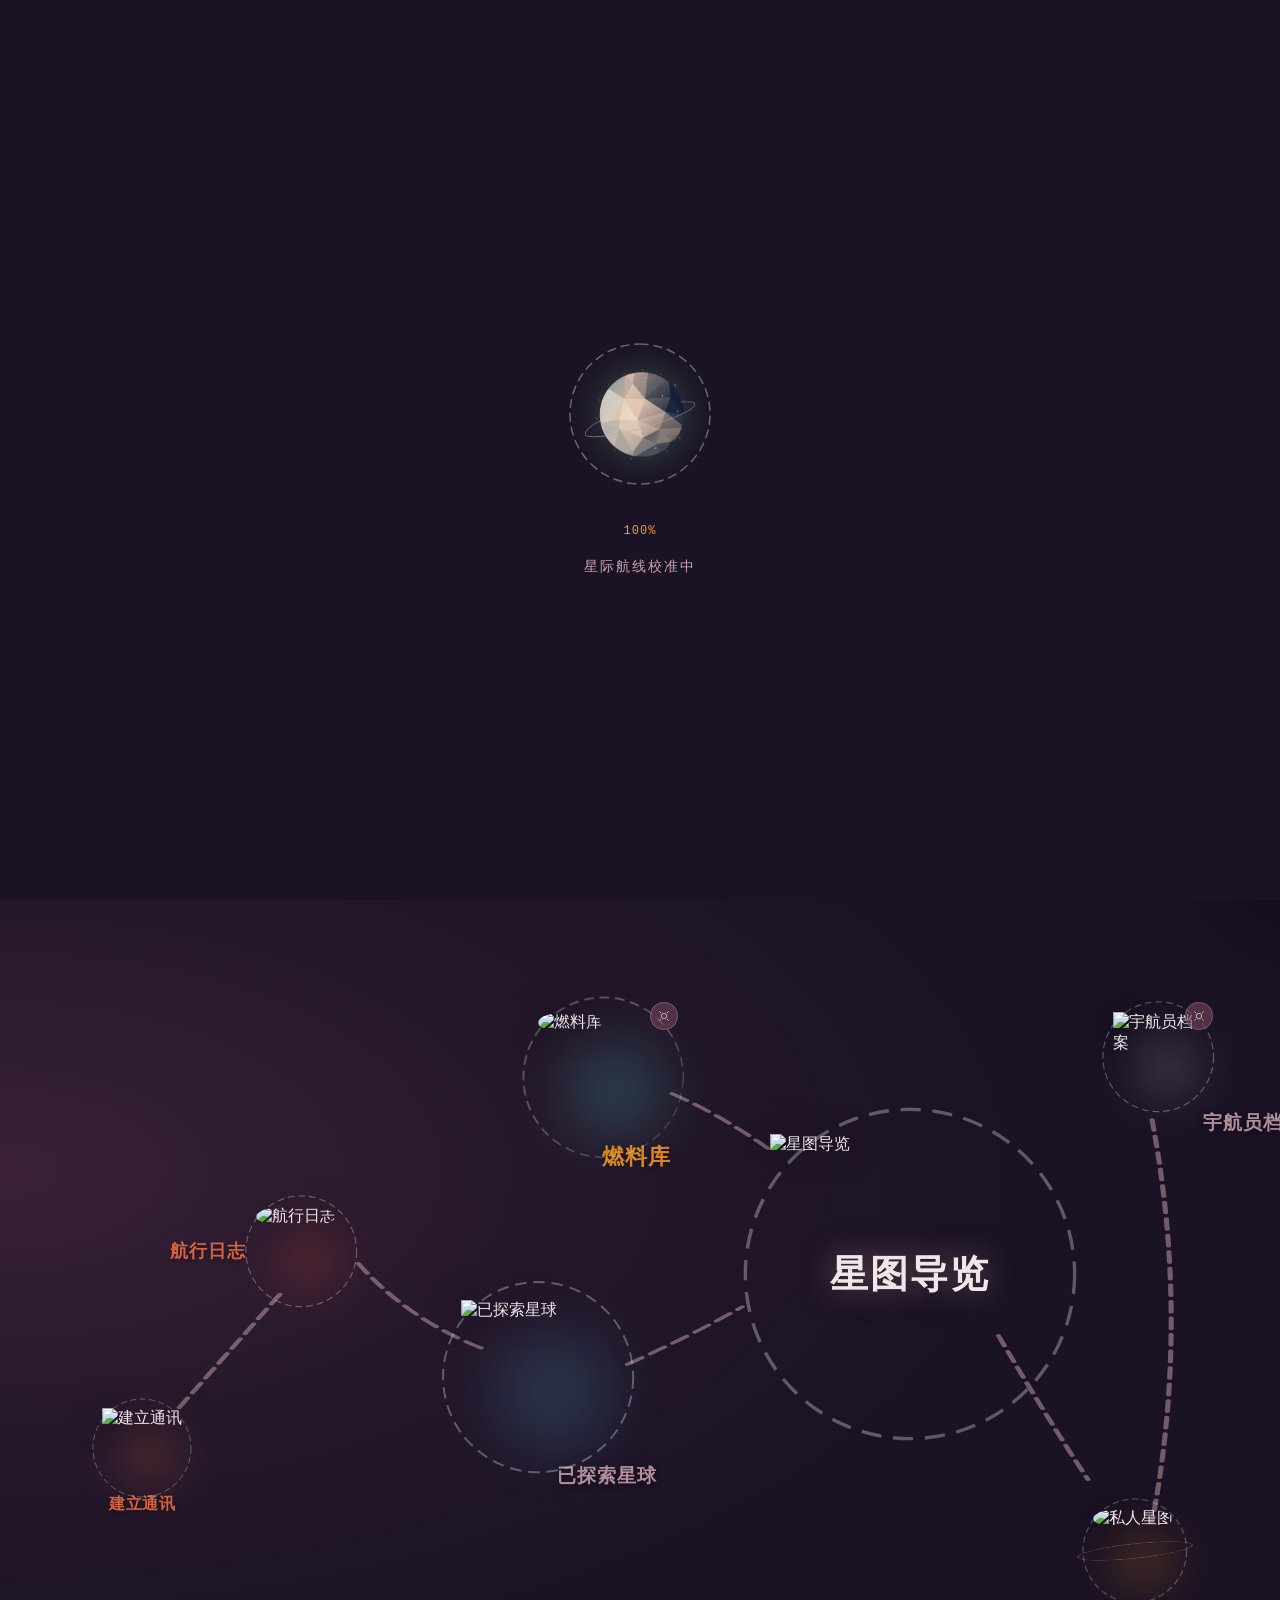
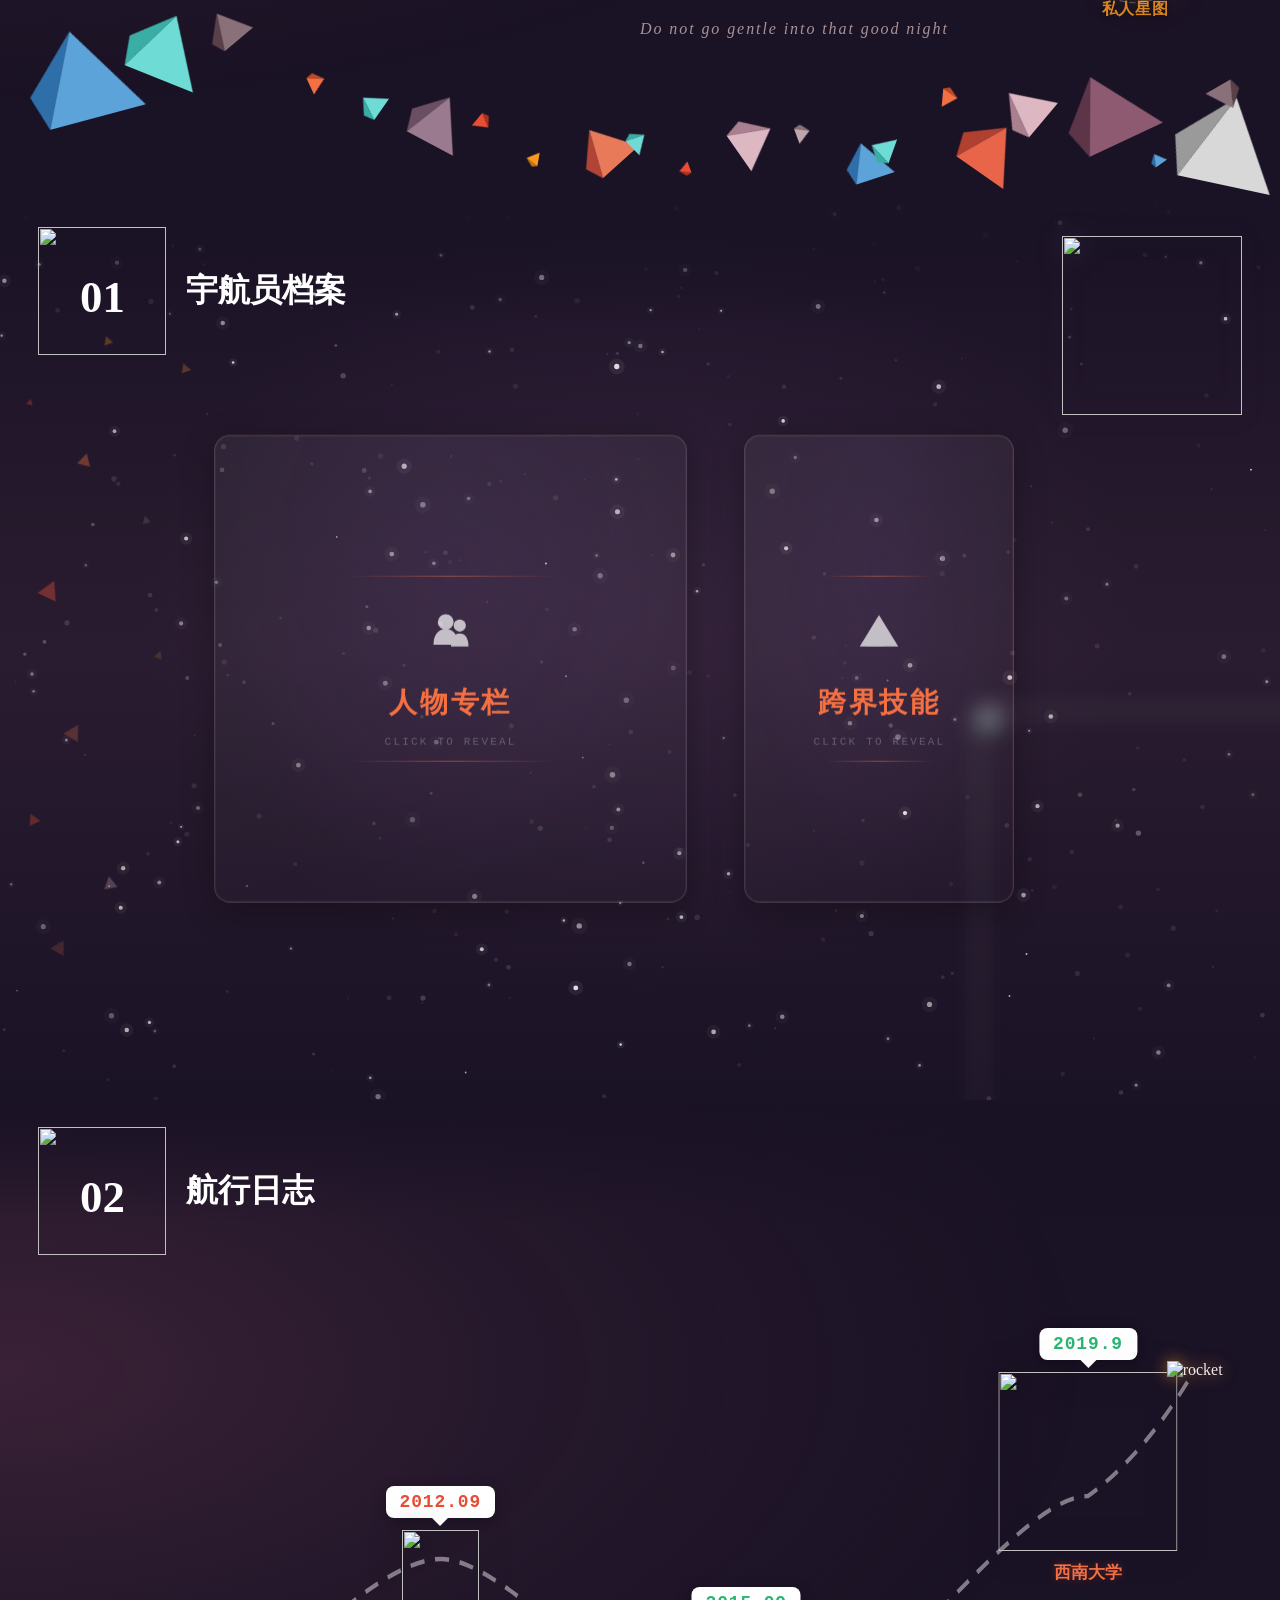
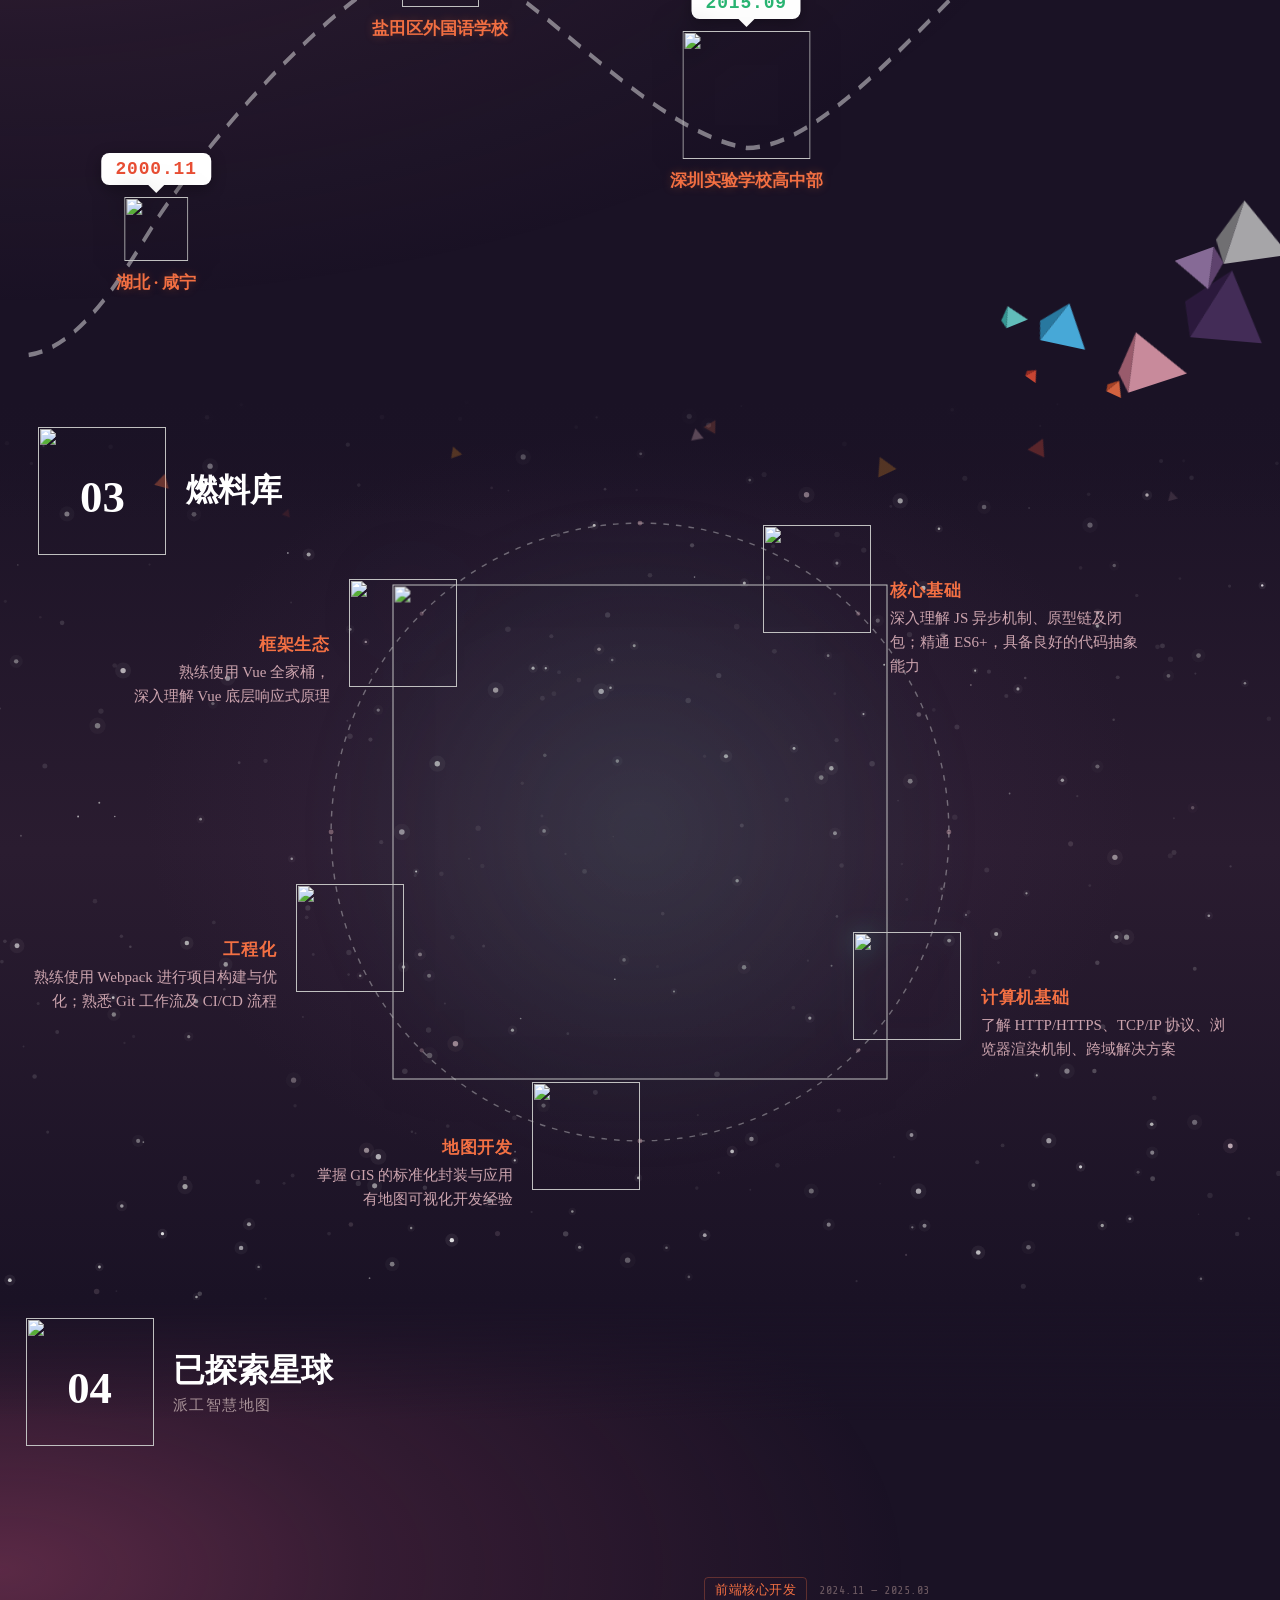
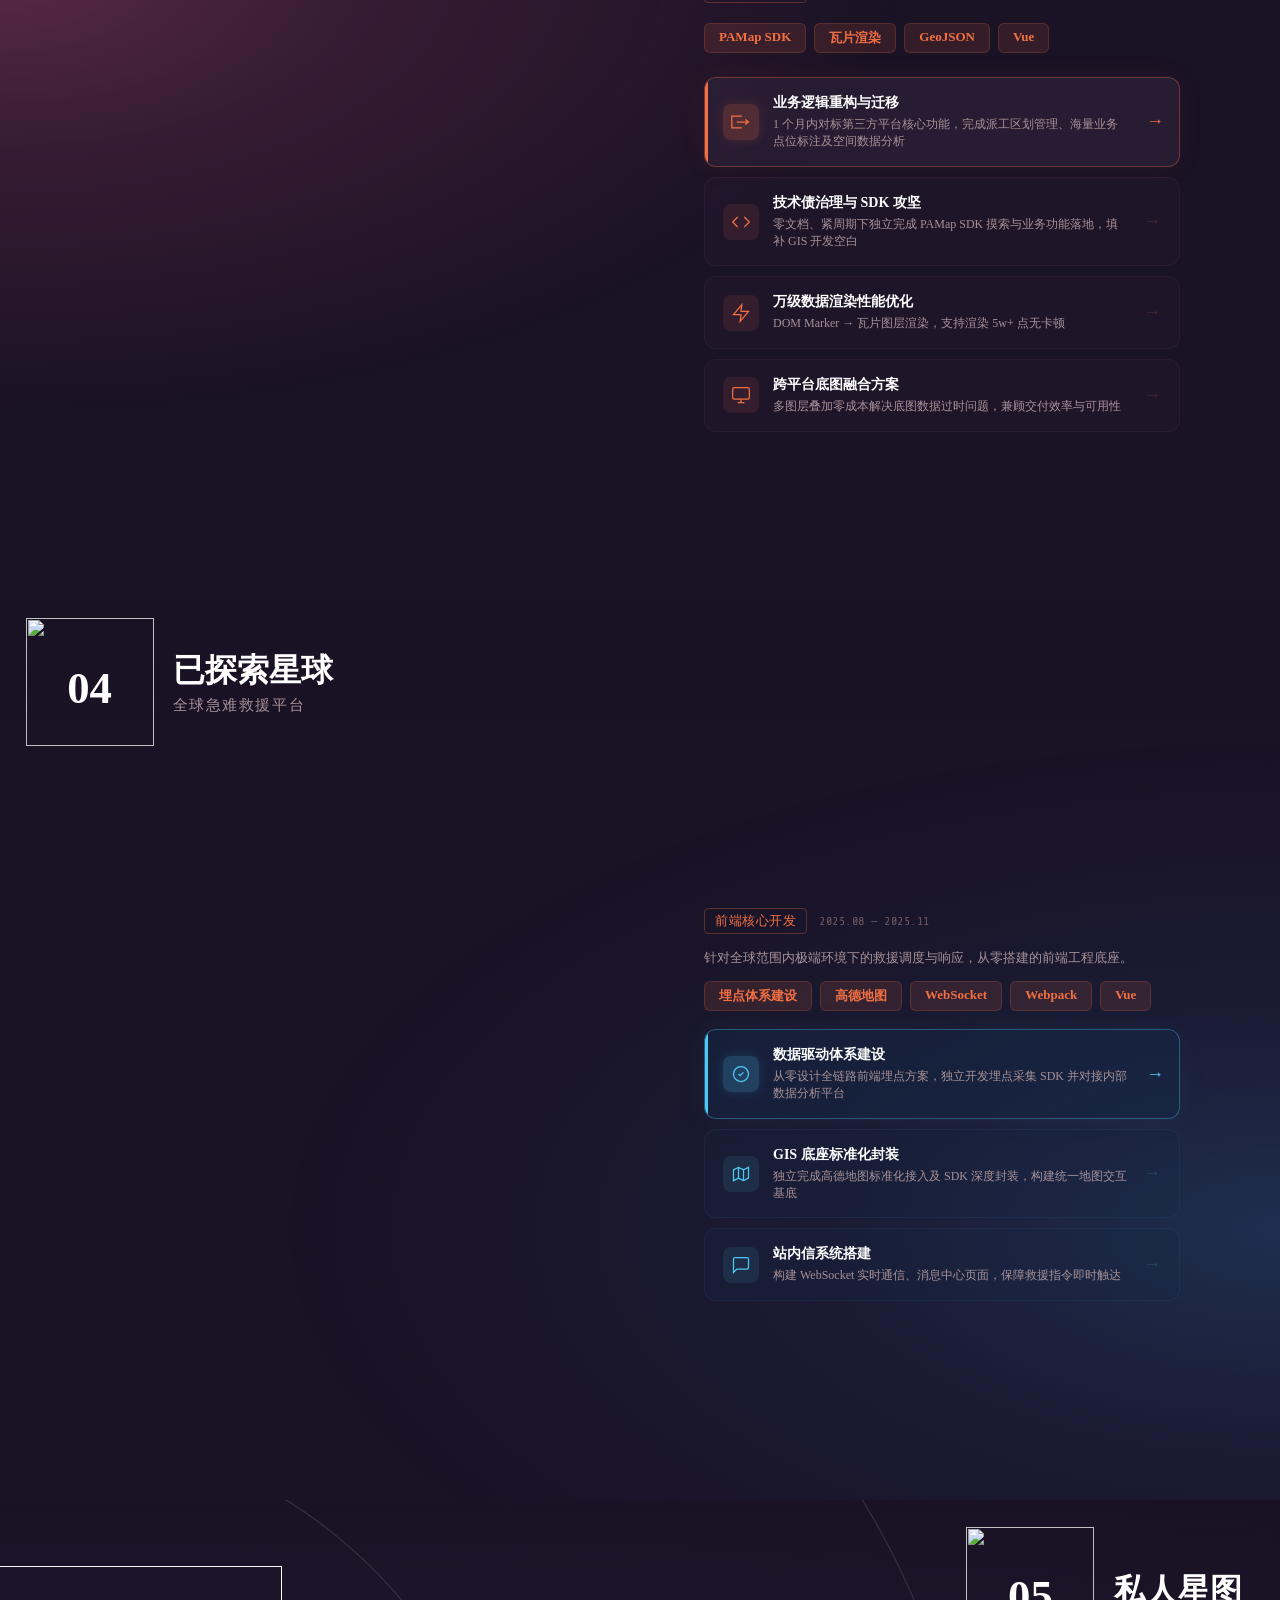
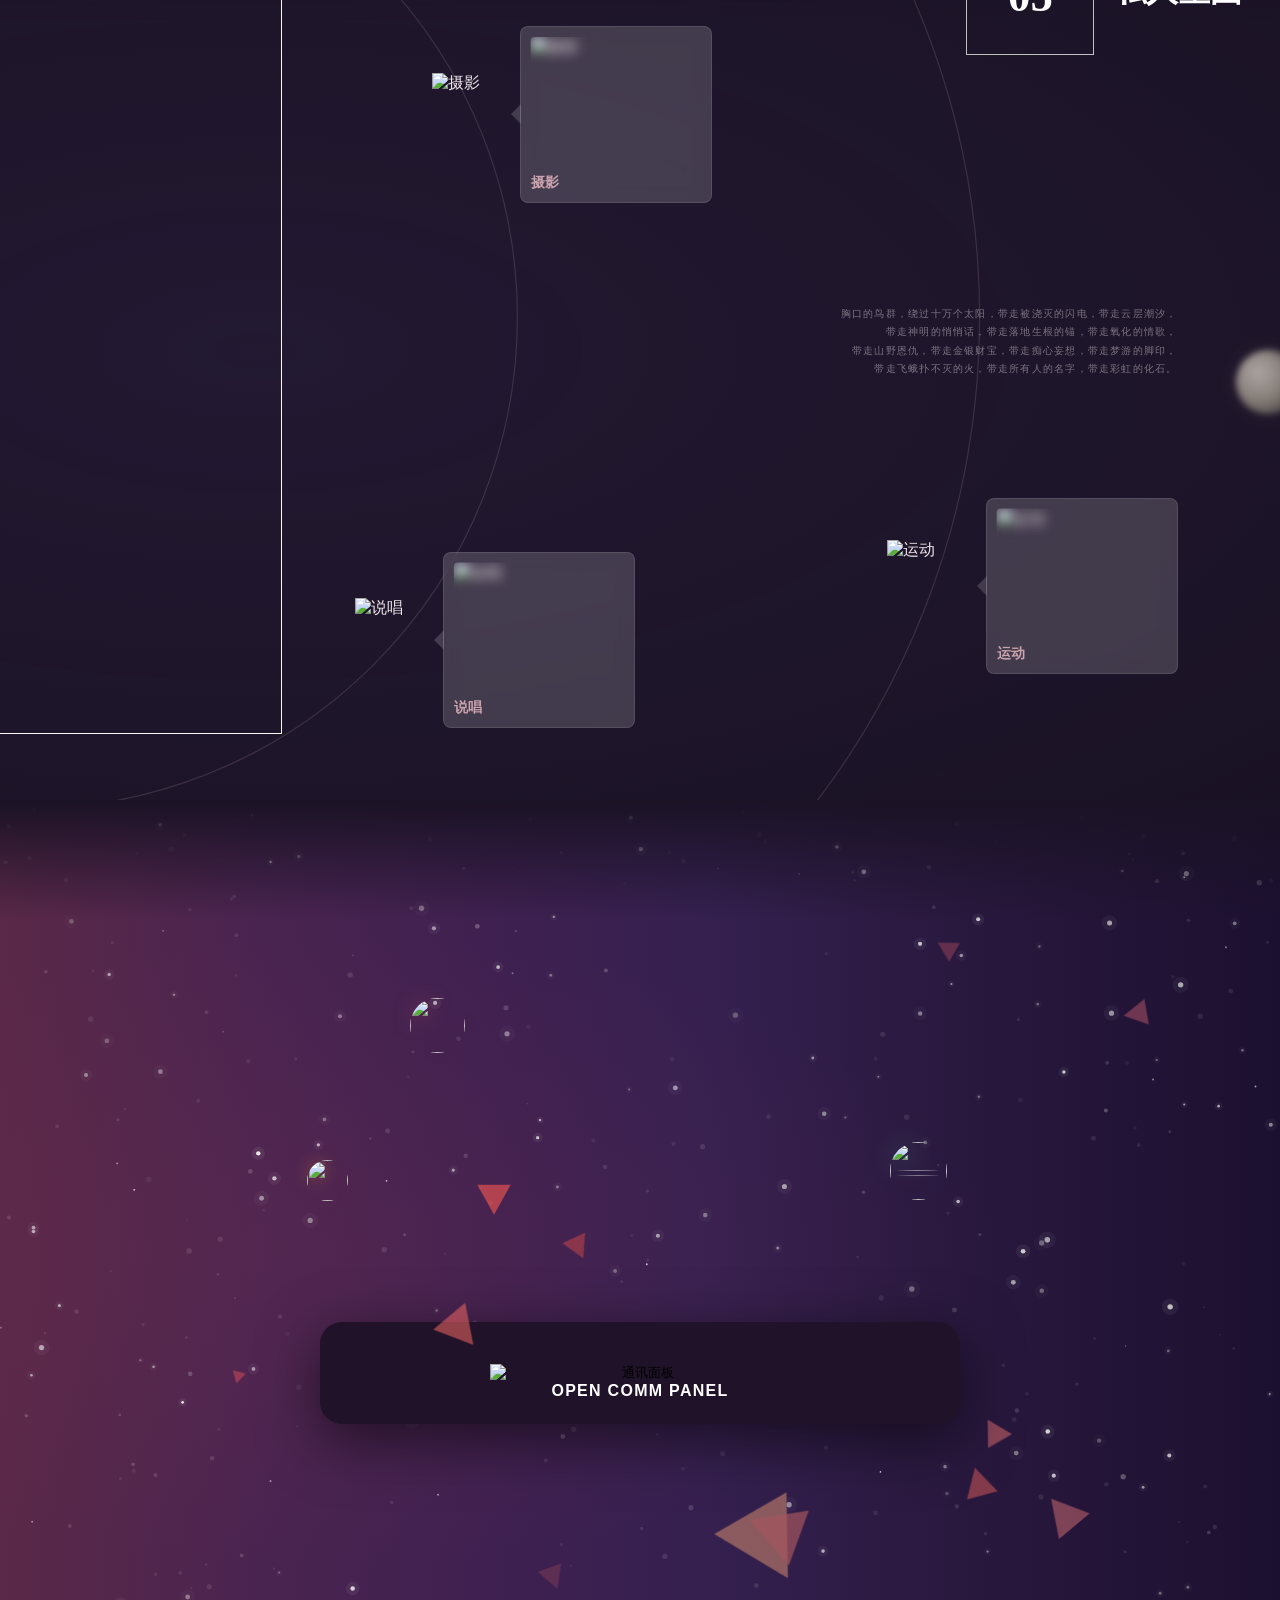
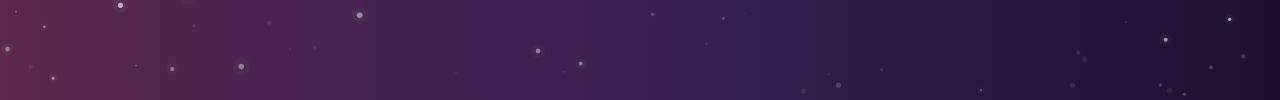
==== commit fa1ca7c2: "移动端适配demo" ====
--- a/index.html
+++ b/index.html
@@ -56,6 +56,11 @@
           <div class="mobile-block-knob"></div>
           <div class="mobile-block-tag">SIGNAL LOST</div>
         </div>
+      </div>
+
+      <!-- 逃生通道：给移动访客一条低调的入口 -->
+      <div class="mobile-hatch">
+        <a href="mobile.html" class="mobile-hatch-link">逃生通道</a>
       </div>
     </div>
     <!-- 粒子画布 -->
--- a/css/style.css
+++ b/css/style.css
@@ -67,6 +67,27 @@
     url("data:image/svg+xml,%3Csvg xmlns='http://www.w3.org/2000/svg' width='22' height='30' viewBox='0 0 22 30'%3E%3Cpath d='M8 1l-1.5 6' stroke='%23F37043' stroke-width='1.5' stroke-linecap='round' opacity='0.8'/%3E%3Cpath d='M11 1v6' stroke='%23FA9A1E' stroke-width='1.3' stroke-linecap='round' opacity='0.7'/%3E%3Cpath d='M14 1l1.5 6' stroke='%23F37043' stroke-width='1.5' stroke-linecap='round' opacity='0.8'/%3E%3Crect x='7' y='7' width='8' height='2' rx='1' fill='%2376465C'/%3E%3Cpath d='M11 29C8 29 5 22 5 12c0-2 1-3 2-3h8c1 0 2 1 2 3C17 22 14 29 11 29z' fill='%23CCA4AE' stroke='%23ddc0c8' stroke-width='0.5'/%3E%3Cellipse cx='11' cy='20' rx='3' ry='3.5' fill='%2376465C' opacity='0.85'/%3E%3Cellipse cx='11' cy='20' rx='3' ry='3.5' fill='none' stroke='%23fff' stroke-width='0.4'/%3E%3Cellipse cx='10.5' cy='19' rx='1' ry='1' fill='rgba(255,255,255,0.3)'/%3E%3C/svg%3E")
       11 19,
     auto;
+}
+
+/* === Keyboard Focus (a11y) === */
+:focus {
+  outline: none;
+}
+:focus-visible {
+  outline: 2px solid var(--accent);
+  outline-offset: 3px;
+  border-radius: 4px;
+  box-shadow: 0 0 0 4px rgba(243, 112, 67, 0.25);
+  transition:
+    outline-offset 0.15s ease,
+    box-shadow 0.15s ease;
+}
+a:focus-visible,
+button:focus-visible,
+[role="button"]:focus-visible,
+[tabindex]:focus-visible {
+  outline: 2px solid var(--accent);
+  outline-offset: 3px;
 }
 
 /* 尾焰粒子 */
@@ -7580,6 +7601,43 @@
   color: rgba(255, 255, 255, 0.25);
   letter-spacing: 0.15em;
 }
+.mobile-hatch {
+  margin-top: 32px;
+  text-align: center;
+  animation: hatch-fade-up 1.2s ease 0.6s both;
+}
+@keyframes hatch-fade-up {
+  from {
+    opacity: 0;
+    transform: translateY(8px);
+  }
+  to {
+    opacity: 1;
+    transform: translateY(0);
+  }
+}
+.mobile-hatch-link {
+  display: inline-block;
+  padding: 8px 16px;
+  font-family: "Noto Serif SC", serif;
+  font-size: 0.78rem;
+  font-weight: 400;
+  font-style: italic;
+  color: rgba(204, 164, 174, 0.55);
+  letter-spacing: 0.22em;
+  text-decoration: underline;
+  text-decoration-color: rgba(204, 164, 174, 0.35);
+  text-decoration-thickness: 1px;
+  text-underline-offset: 6px;
+  transition:
+    color 0.3s ease,
+    text-decoration-color 0.3s ease;
+}
+.mobile-hatch-link:active {
+  color: var(--accent);
+  text-decoration-color: var(--accent);
+}
+
 @media screen and (max-width: 1024px) and (pointer: coarse) {
   .mobile-block {
     display: flex;
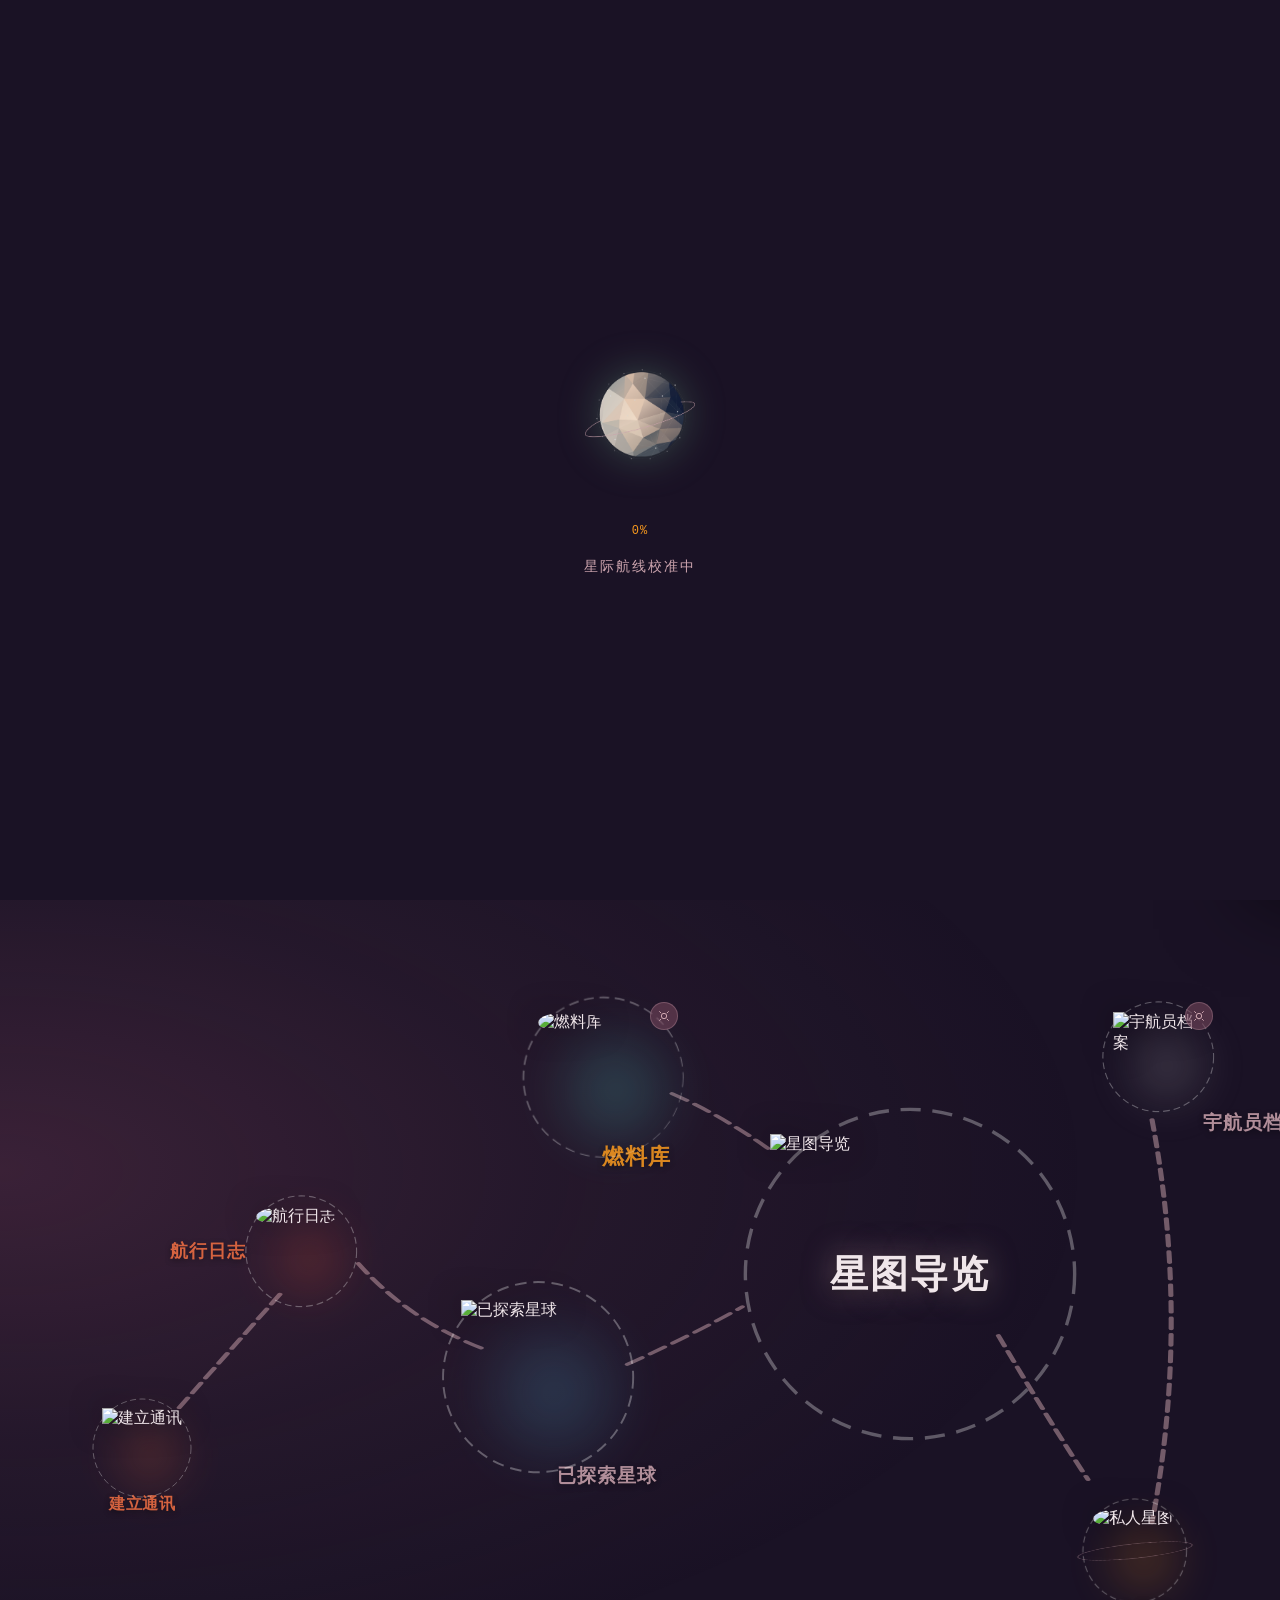
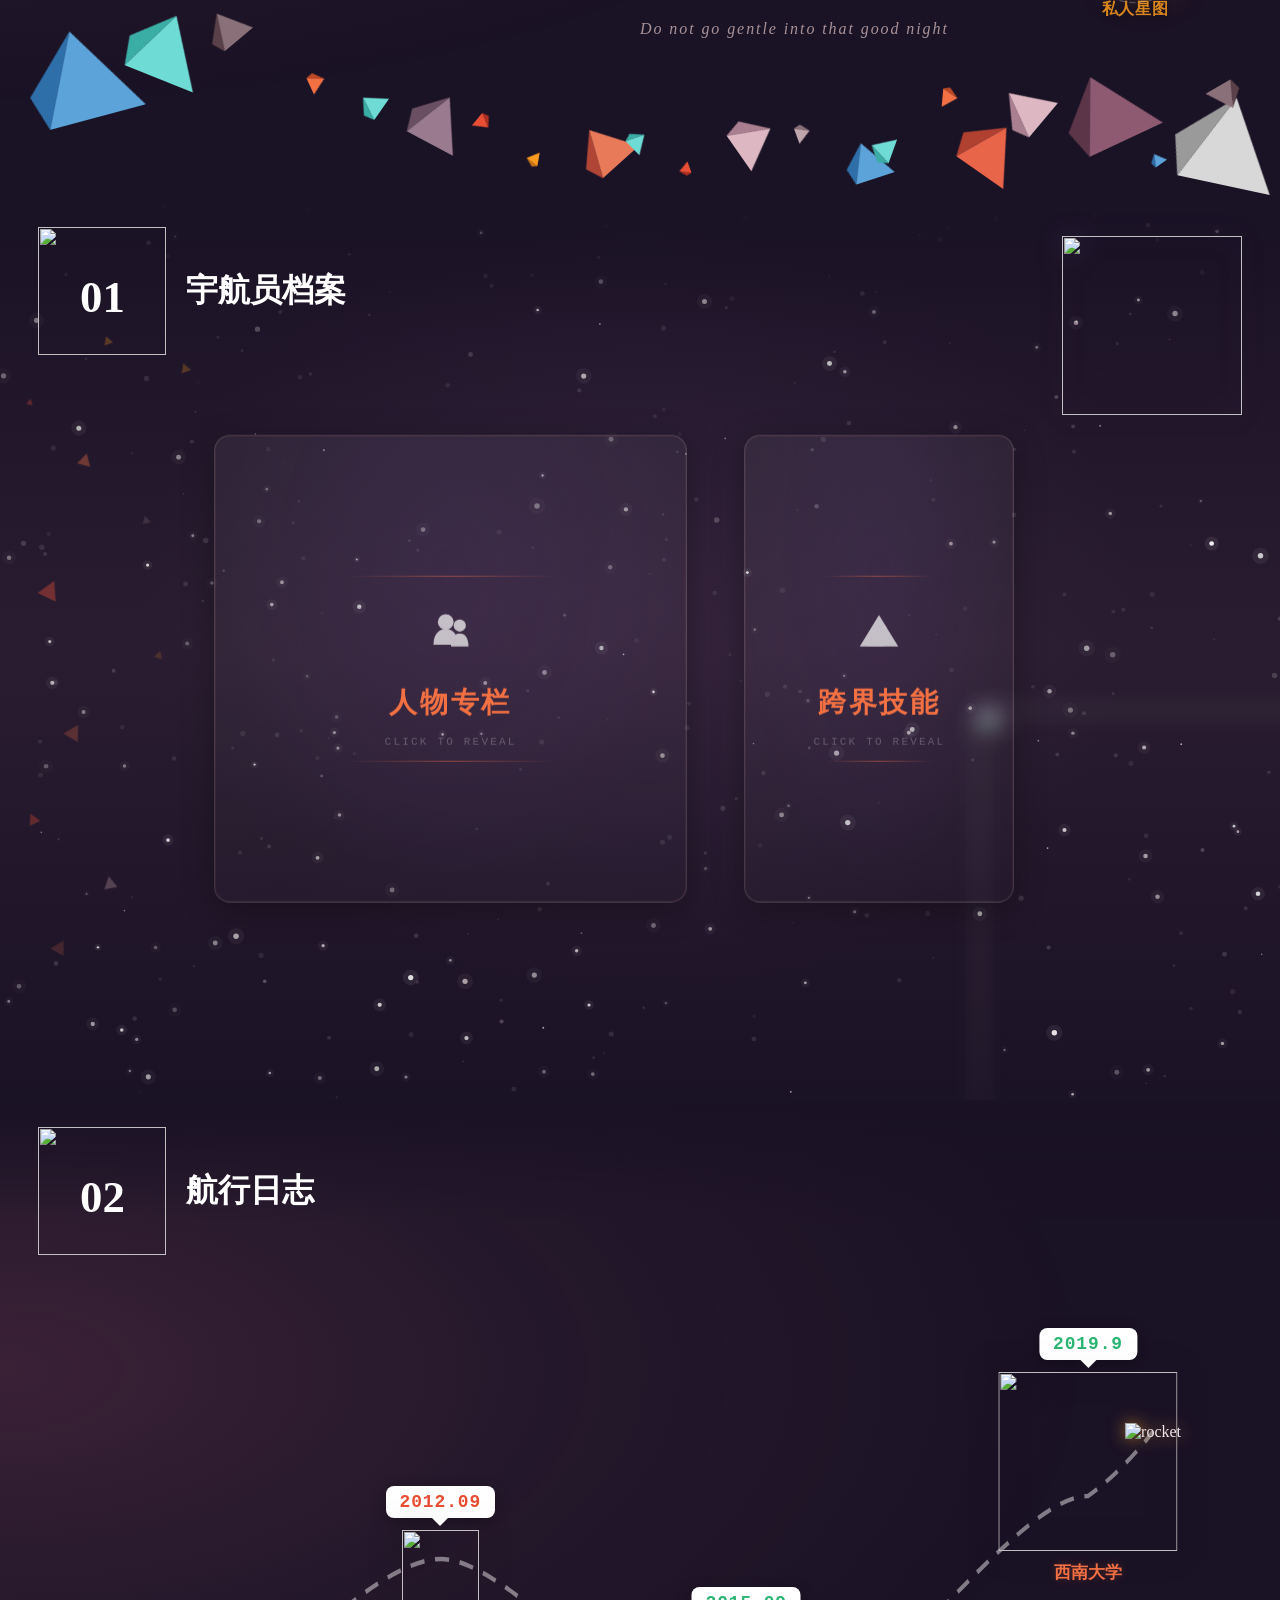
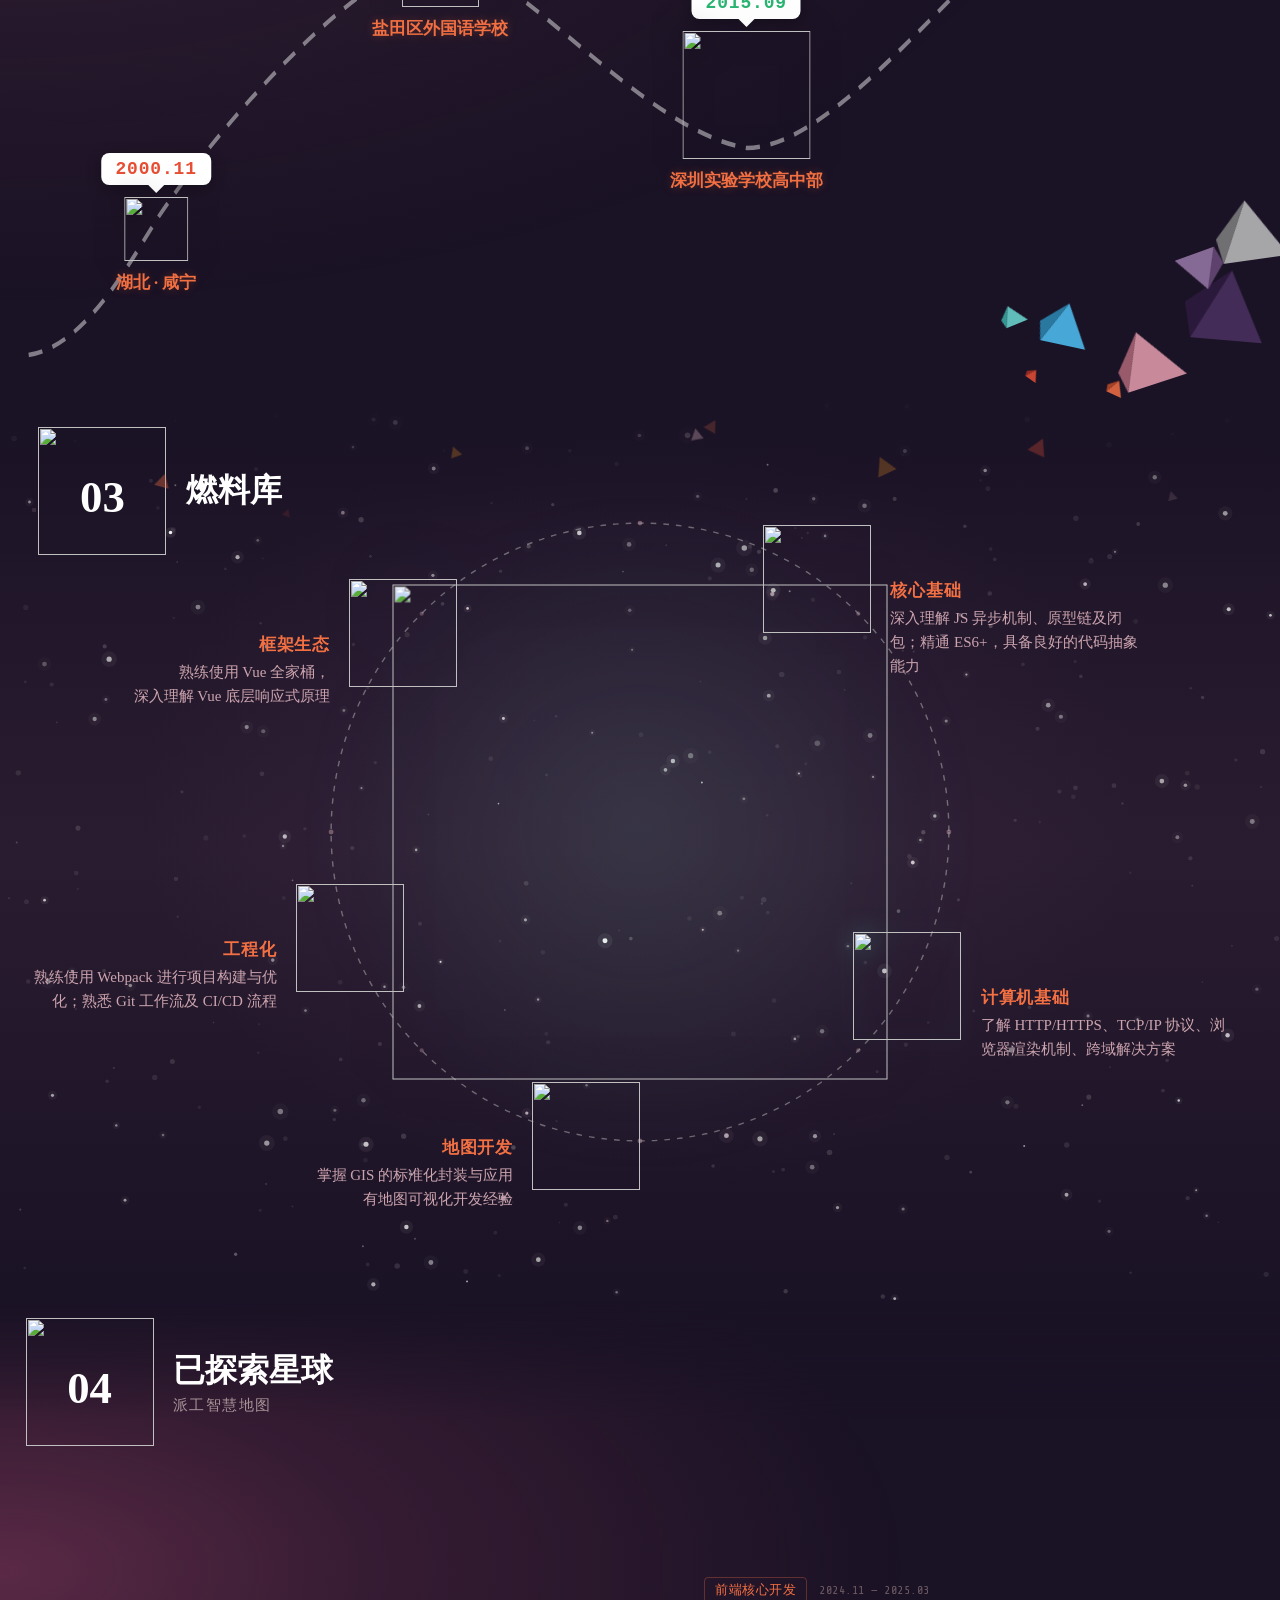
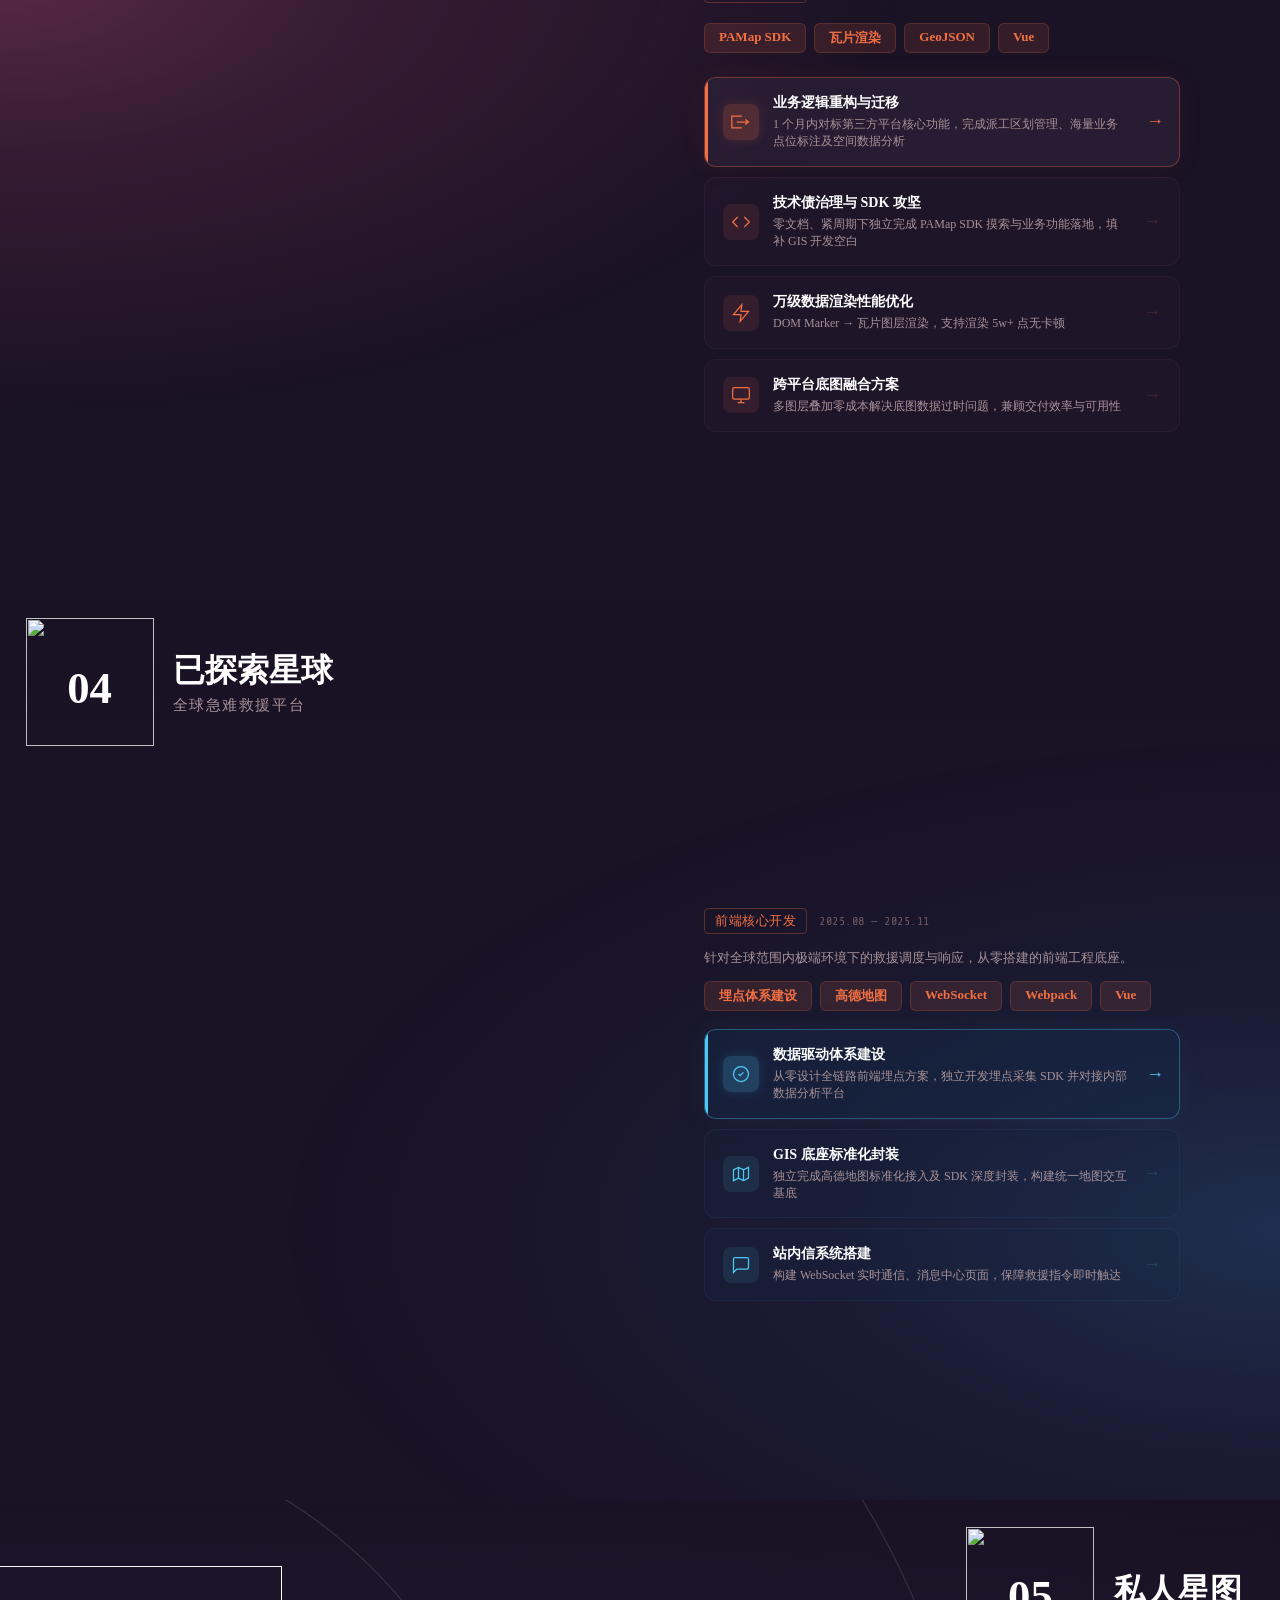
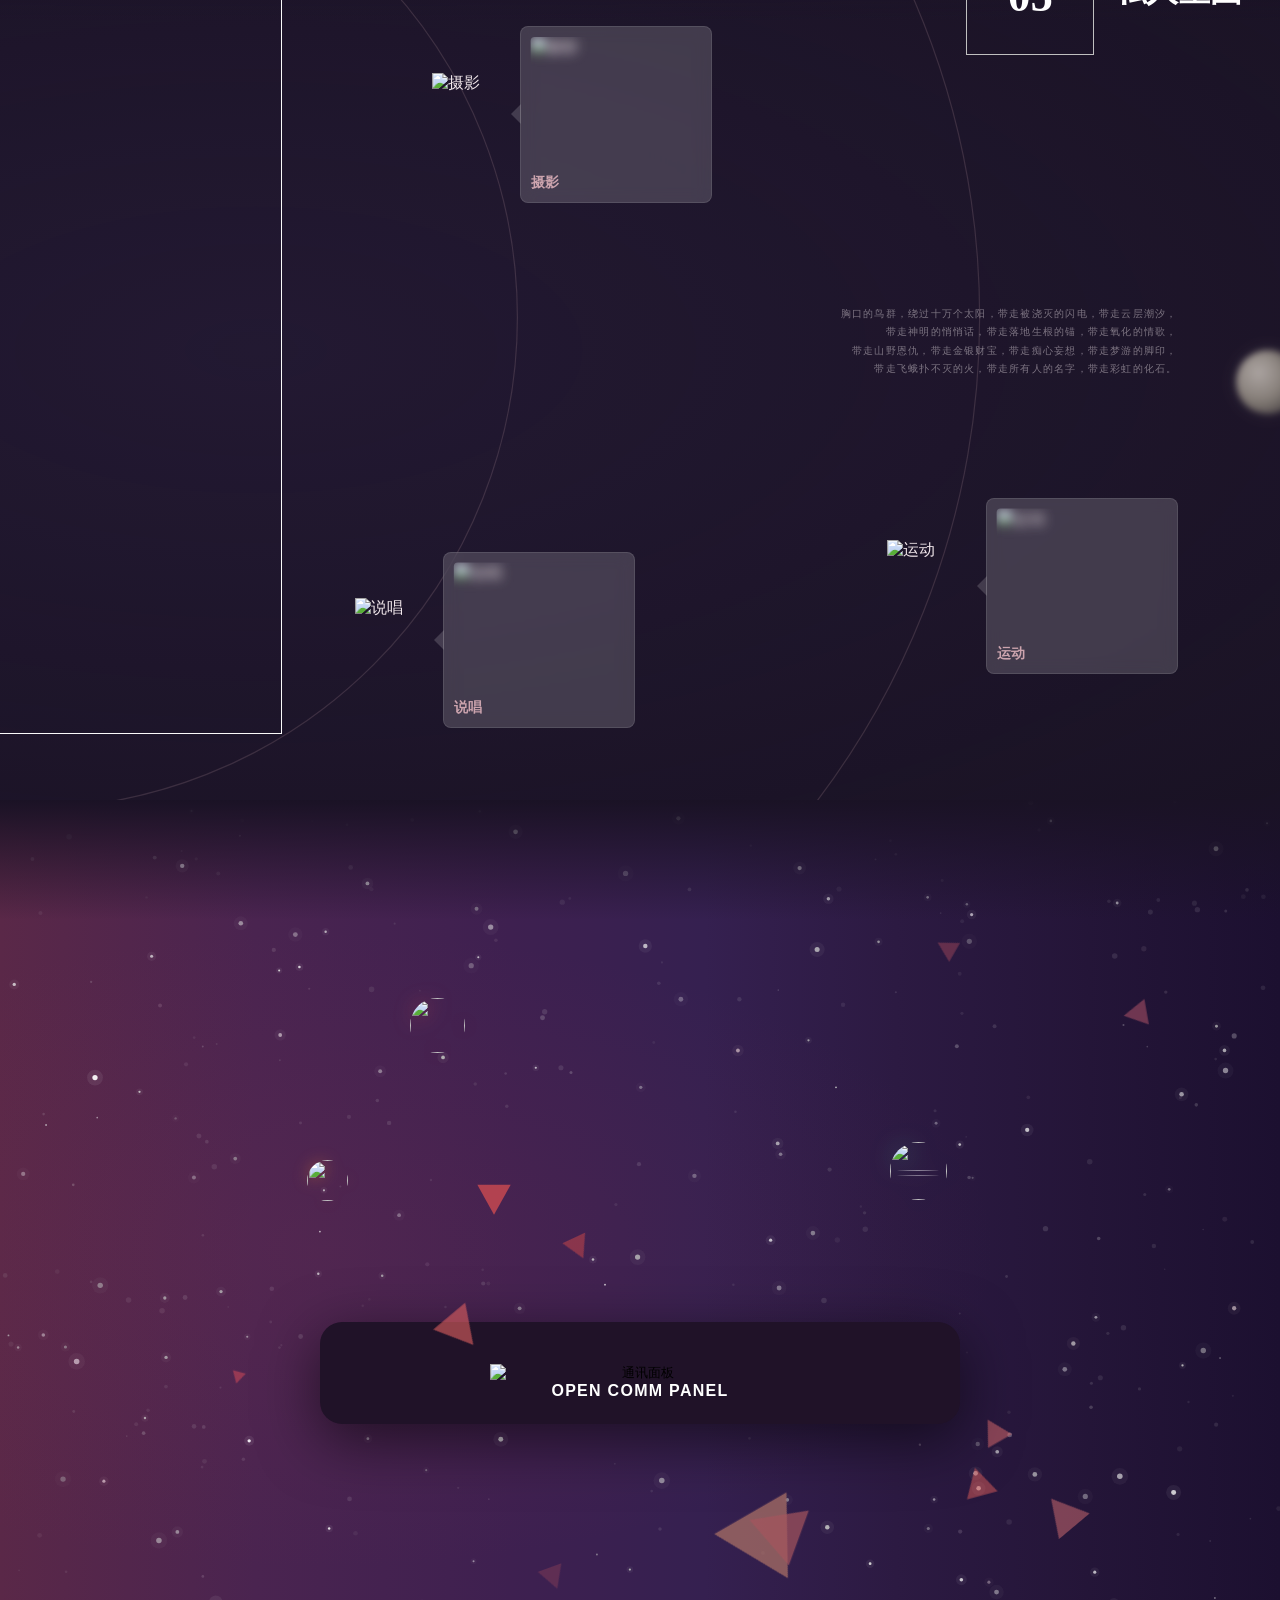
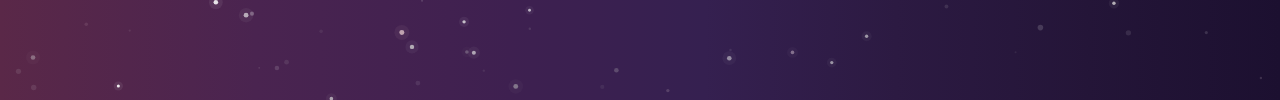
==== commit 6cf7834a: "微信号更换" ====
--- a/index.html
+++ b/index.html
@@ -2094,6 +2094,12 @@
                       <span class="comm-cursor" id="commMainText"></span>
                     </div>
                     <div class="comm-main-copy" id="commCopyMsg"></div>
+                    <img
+                      class="comm-main-qr"
+                      id="commMainQr"
+                      src="https://img.likangjue.space/assets/contact/wechat-qr-dark.webp"
+                      alt="WeChat QR"
+                    />
                     <div class="comm-main-hint">
                       ▶ click a monitor to reveal info
                     </div>
@@ -2181,7 +2187,7 @@
             <!-- WeChat -->
             <div
               class="comm-monitor comm-off"
-              data-copy="xxyyyiiiii"
+              data-qr="1"
               onclick="commToggle(this)"
             >
               <div class="comm-shell comm-t-amber">
@@ -2203,7 +2209,7 @@
                       </svg>
                     </div>
                     <div class="comm-s-label">WeChat Channel</div>
-                    <div class="comm-s-value">xxyyyiiiii</div>
+                    <div class="comm-s-value">SCAN QR &rarr;</div>
                   </div>
                 </div>
                 <div class="comm-shell-bottom">
--- a/css/comm-panel.css
+++ b/css/comm-panel.css
@@ -526,7 +526,7 @@
   transform: none;
 }
 .comm-monitor-main .comm-screen {
-  min-height: 200px;
+  min-height: 230px;
 }
 .comm-monitor-main .comm-pad {
   display: flex;
@@ -535,7 +535,7 @@
   justify-content: center;
   text-align: center;
   height: 100%;
-  min-height: 180px;
+  min-height: 210px;
 }
 .comm-main-sys {
   font-family: "Share Tech Mono", monospace;
@@ -799,6 +799,46 @@
   border: 1px solid #3d3350;
 }
 
+/* === 主屏微信二维码 === */
+.comm-main-qr {
+  display: none;
+  position: absolute;
+  top: 50%;
+  left: 50%;
+  width: 170px;
+  height: 170px;
+  border-radius: 6px;
+  background: #000;
+  image-rendering: crisp-edges;
+  filter: drop-shadow(0 0 16px rgba(165, 85, 94, 0.45));
+  transform: translate(-50%, -50%);
+  z-index: 3;
+}
+.comm-main-qr.show {
+  display: block;
+  animation: commQrOn 0.5s ease-out;
+}
+.comm-main-qr.comm-hide {
+  display: none !important;
+}
+@keyframes commQrOn {
+  0% {
+    opacity: 0;
+    transform: translate(-50%, -50%) scaleY(0.02);
+    filter: brightness(3) drop-shadow(0 0 16px rgba(165, 85, 94, 0.45));
+  }
+  40% {
+    opacity: 1;
+    transform: translate(-50%, -50%) scaleY(1);
+    filter: brightness(2.2) drop-shadow(0 0 16px rgba(165, 85, 94, 0.45));
+  }
+  100% {
+    opacity: 1;
+    transform: translate(-50%, -50%) scaleY(1);
+    filter: brightness(1) drop-shadow(0 0 16px rgba(165, 85, 94, 0.45));
+  }
+}
+
 /* === 响应式 === */
 @media (max-width: 680px) {
   .comm-screen-wall {
@@ -814,4 +854,8 @@
   .comm-console {
     padding: 20px 16px 16px;
   }
-}
+  .comm-main-qr {
+    width: 150px;
+    height: 150px;
+  }
+}
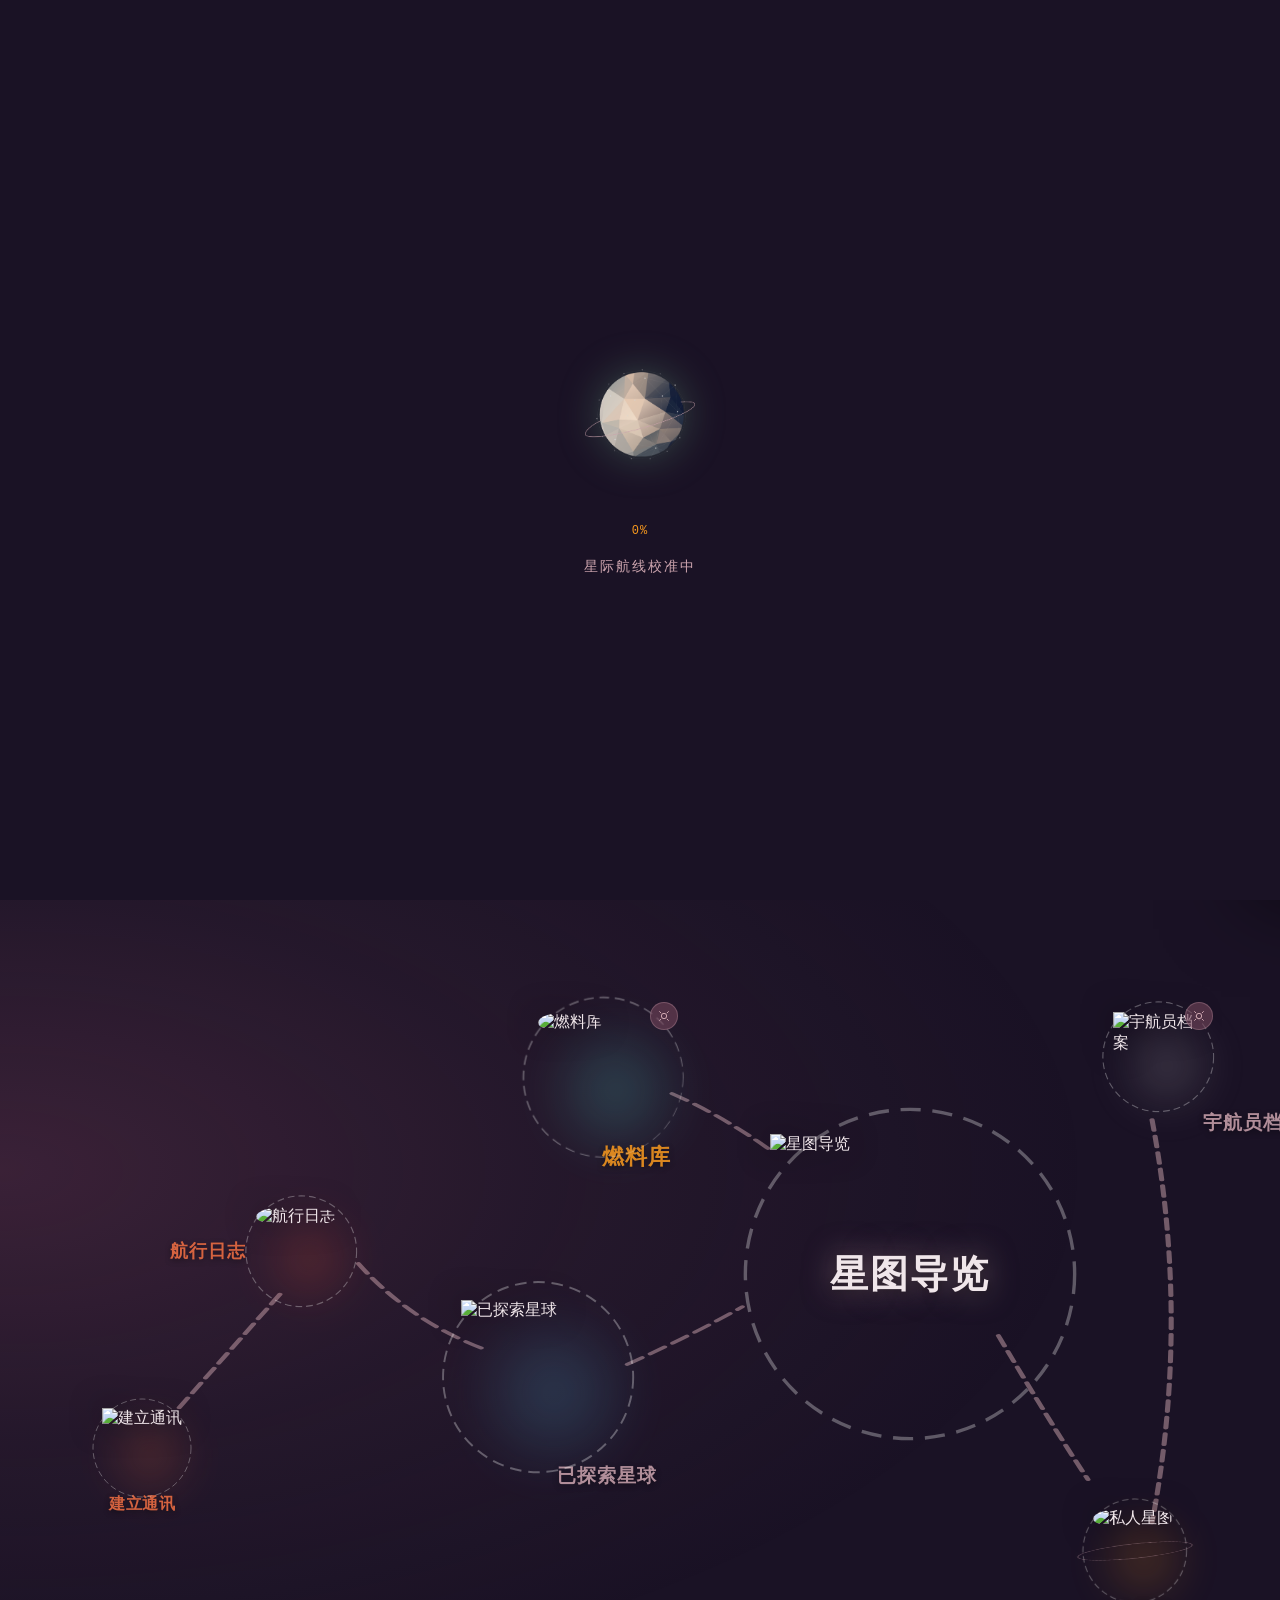
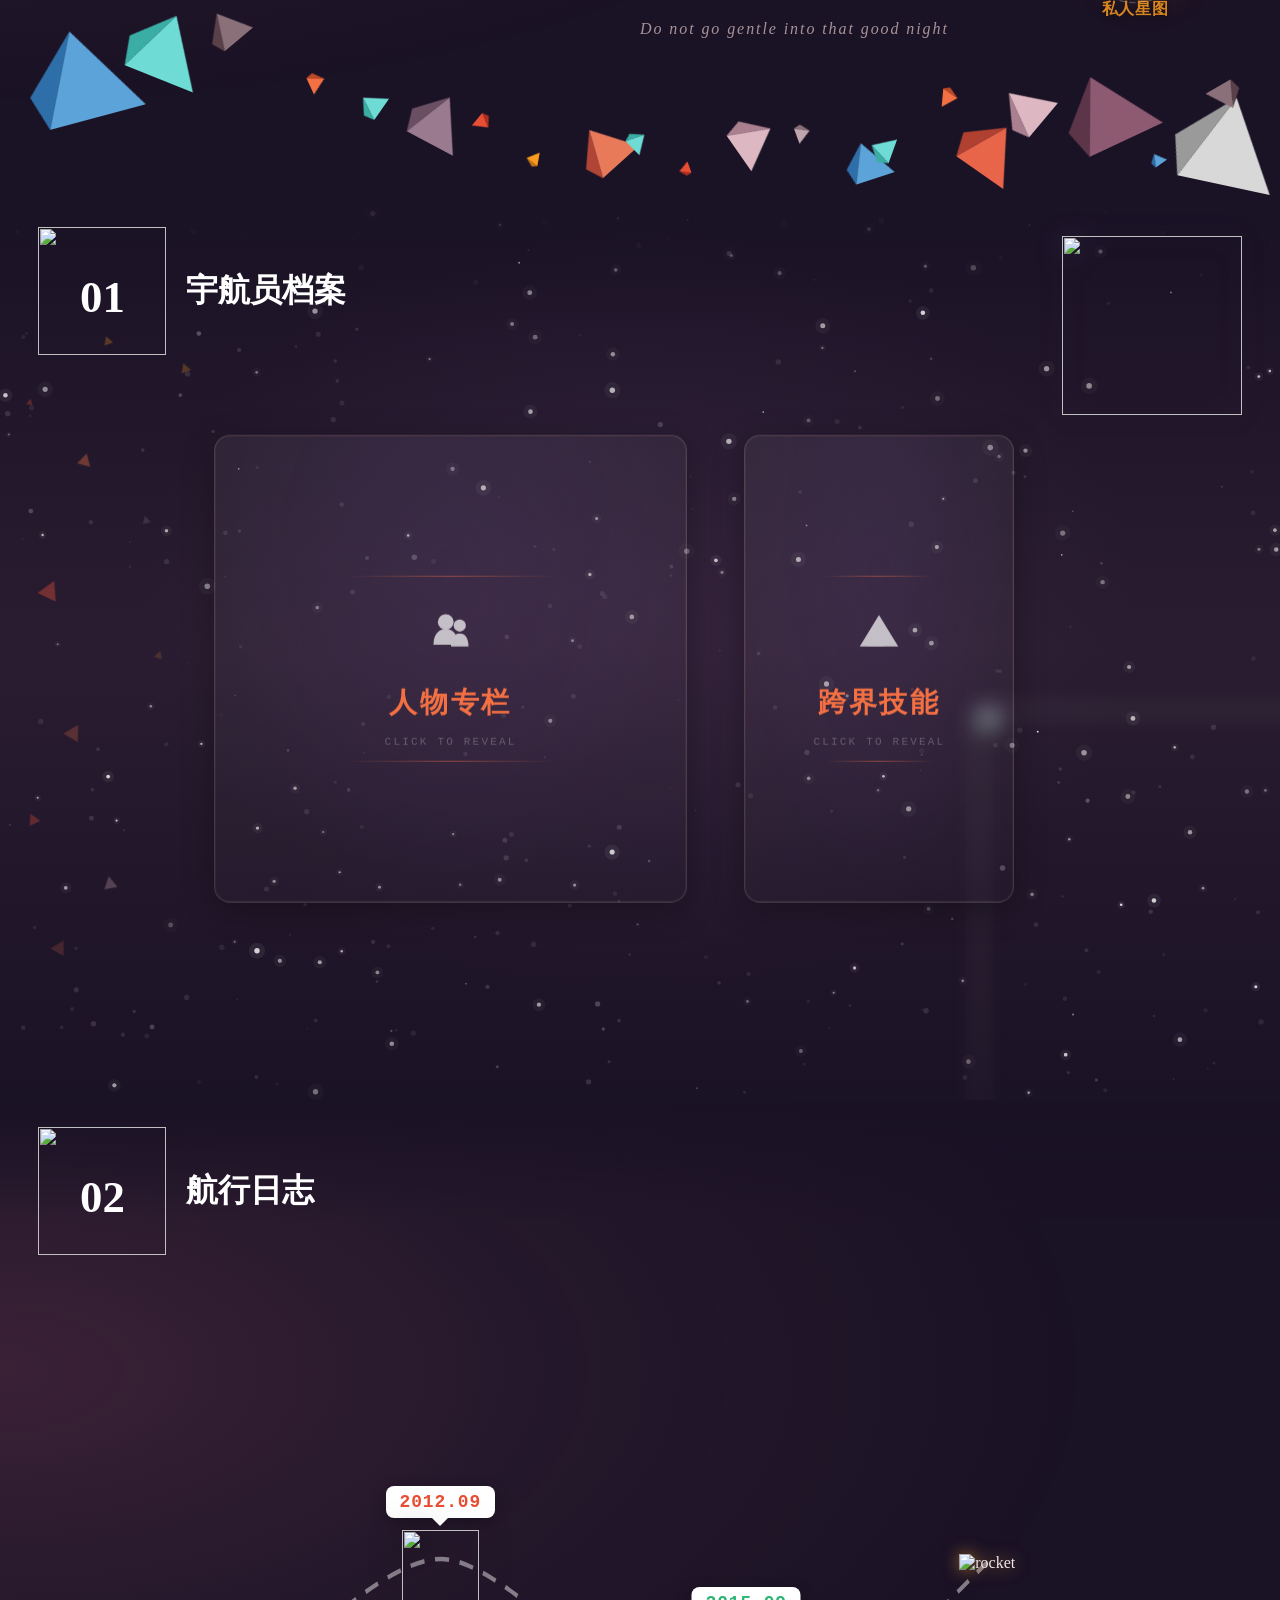
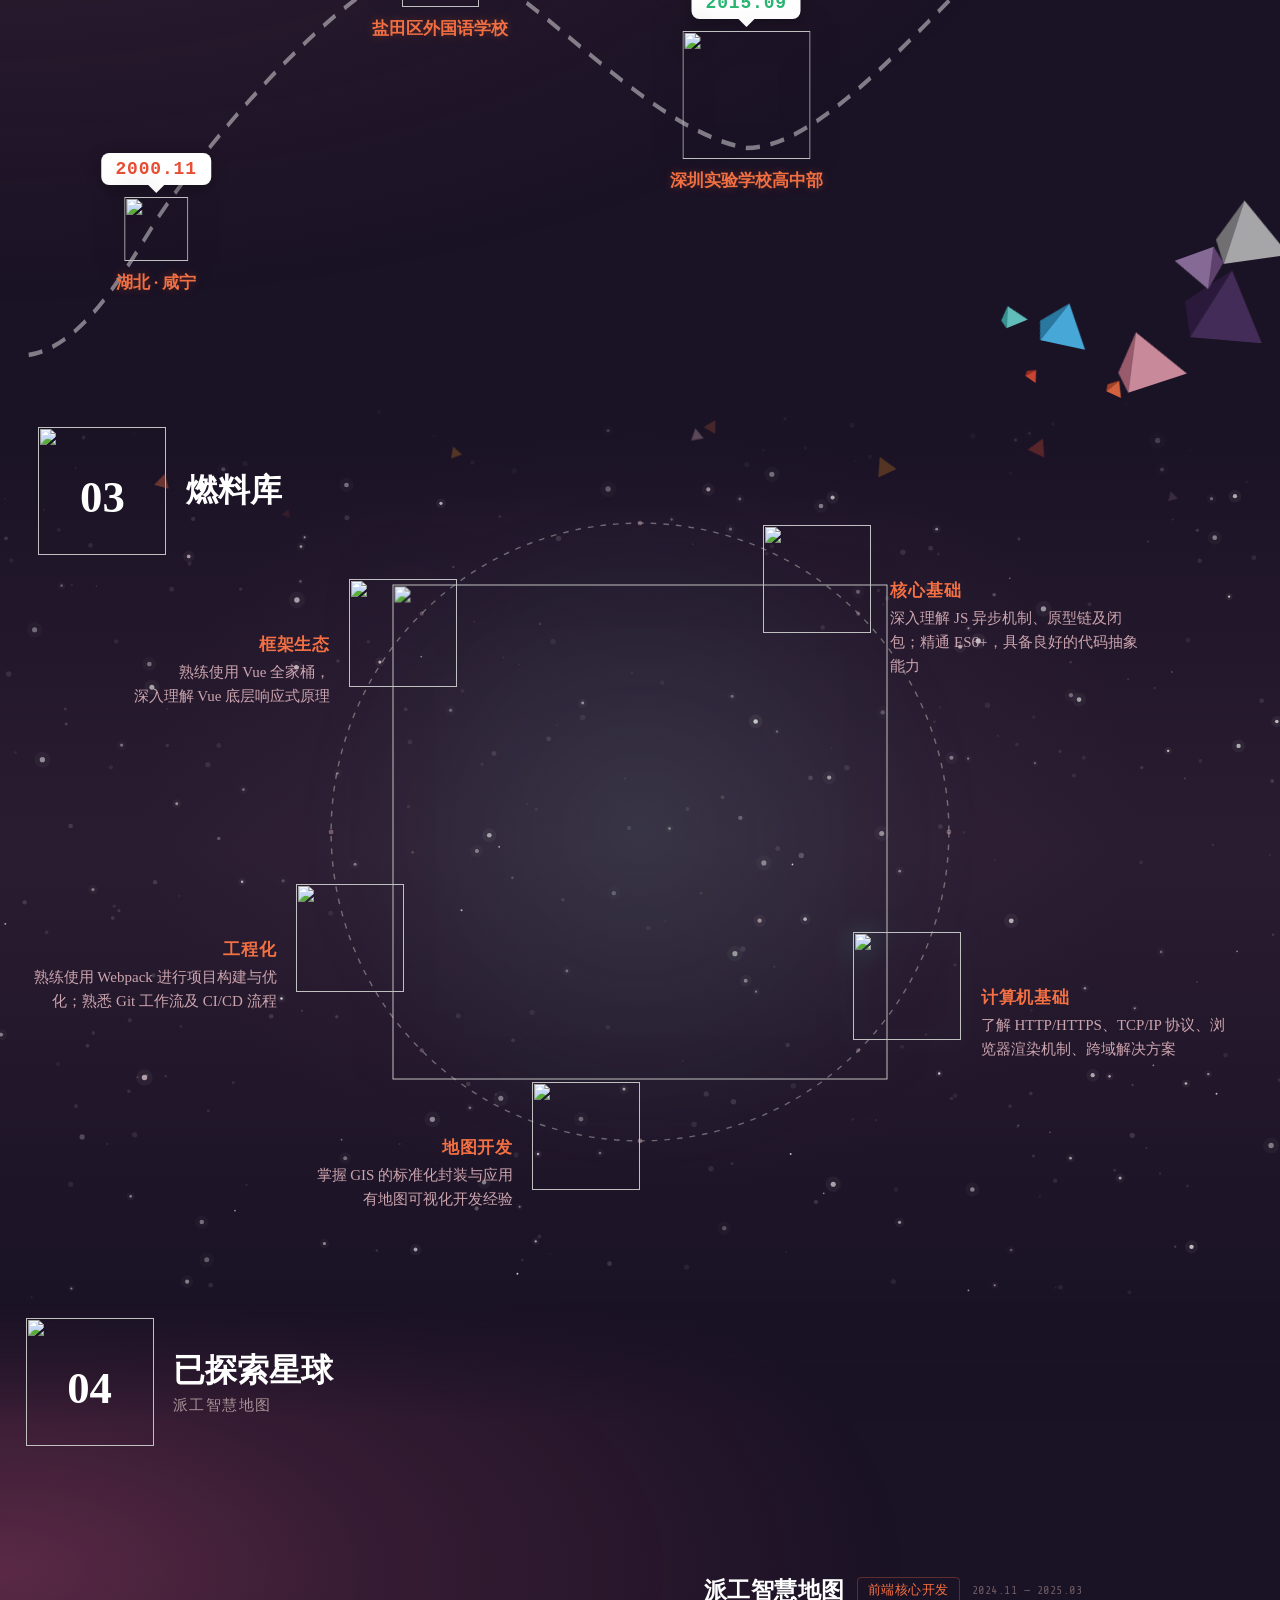
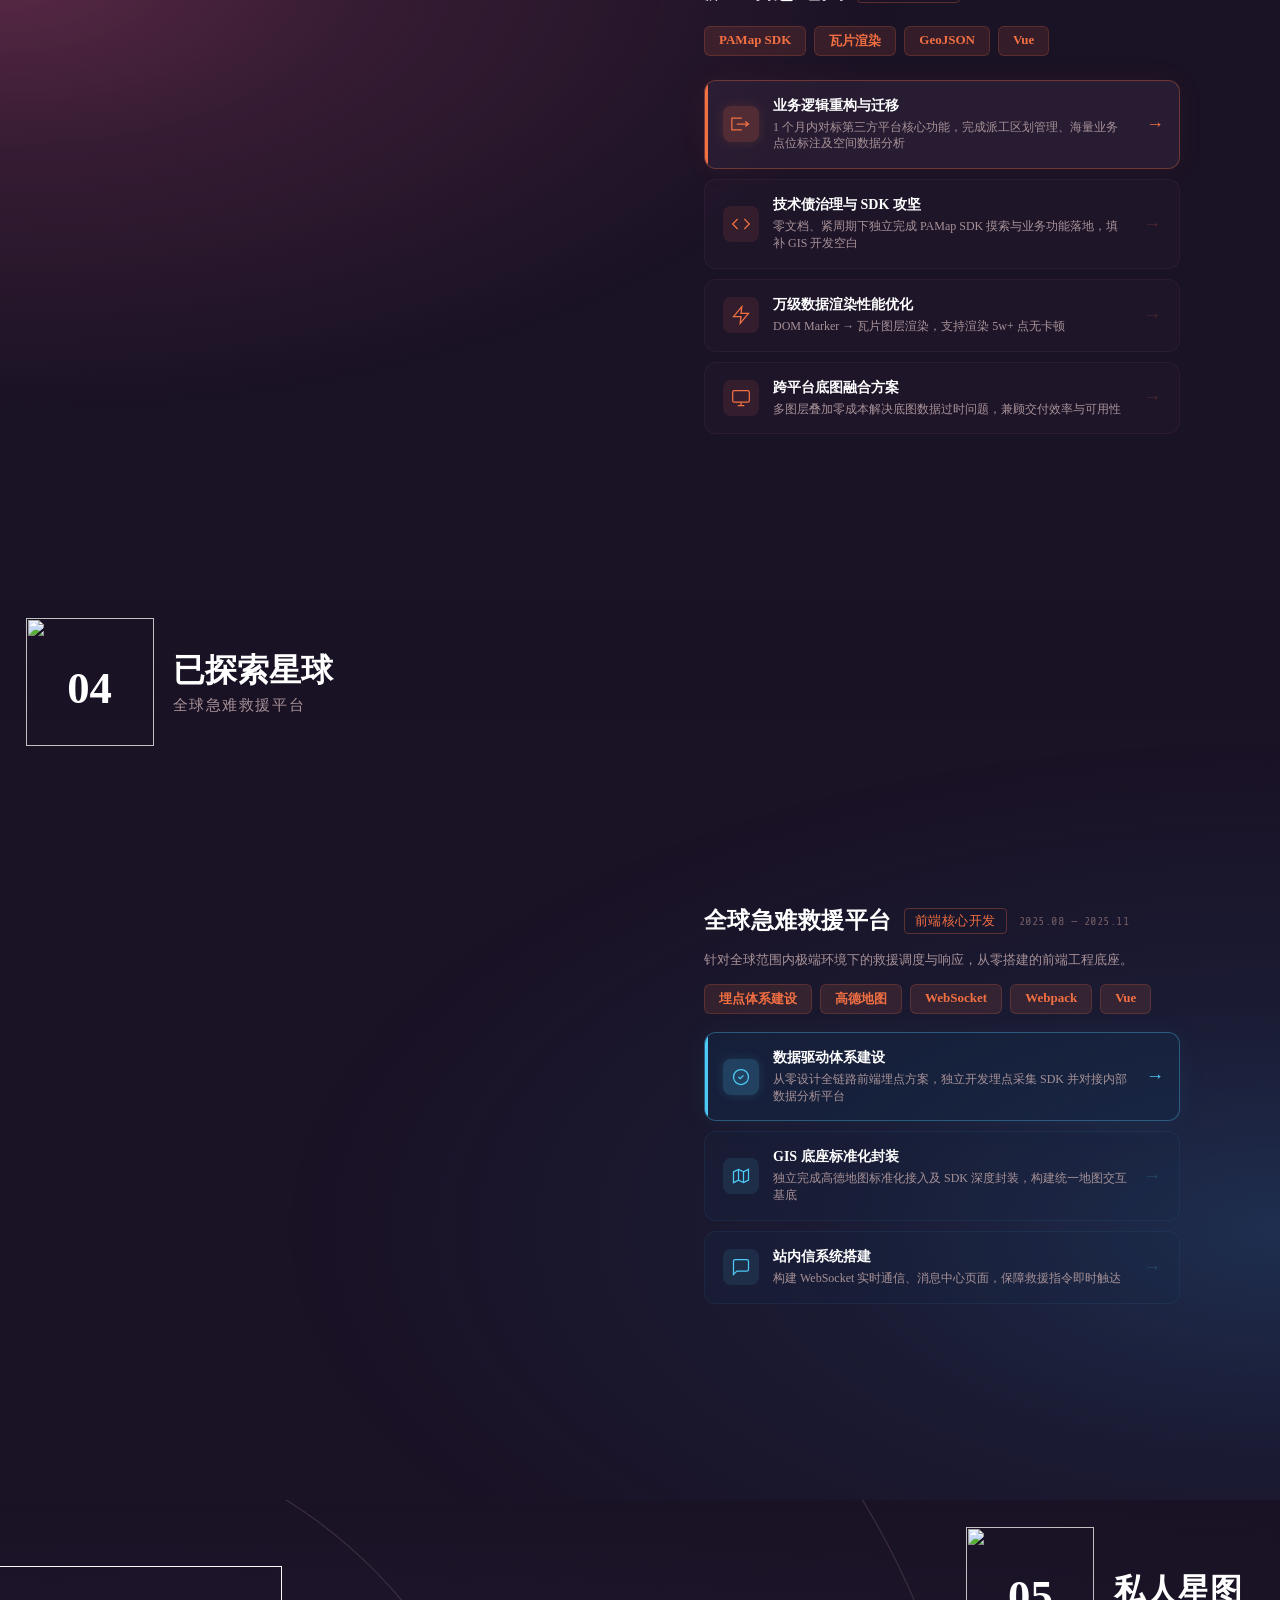
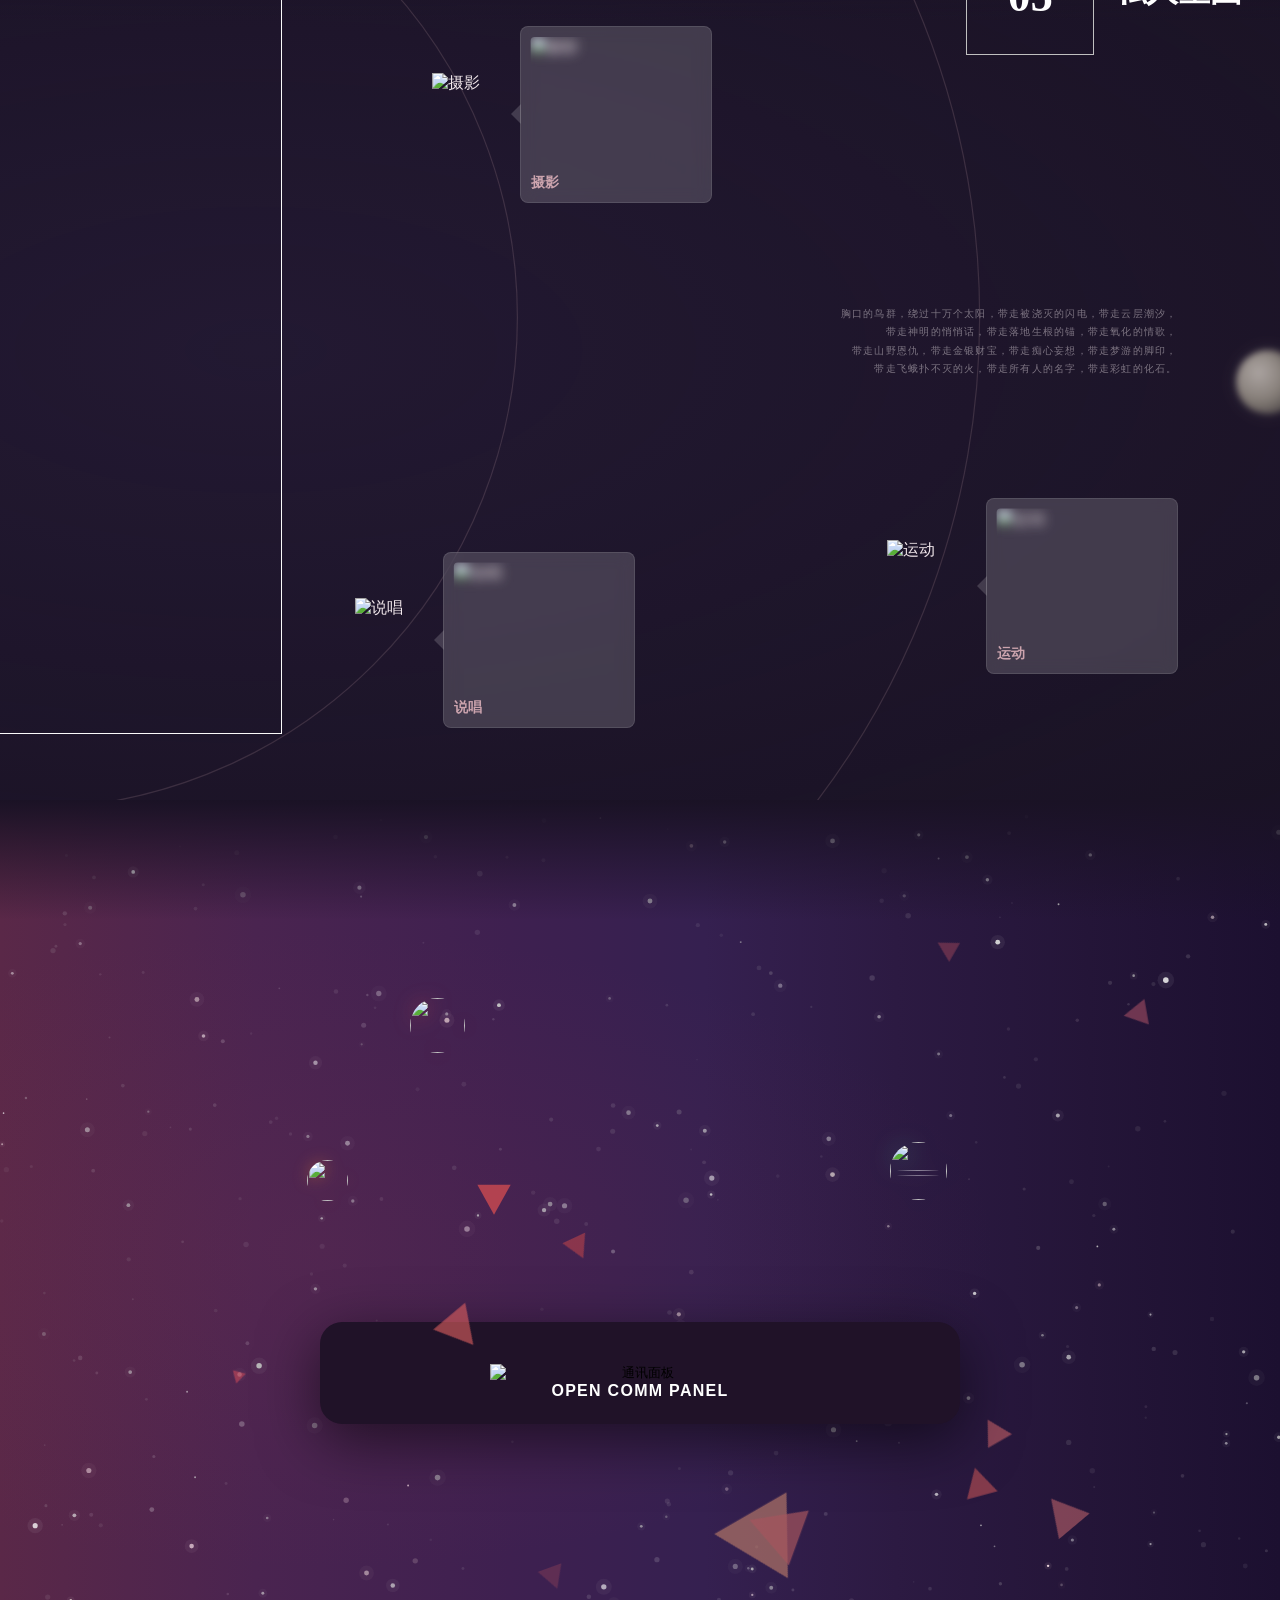
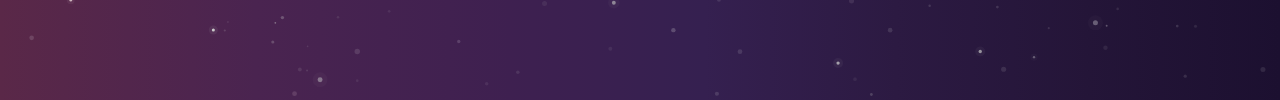
==== commit 319e7884: "右侧面板新增项目名称标题 Co-Authored-By: Claude Opus 4.6 <noreply@anthropic.com>" ====
--- a/index.html
+++ b/index.html
@@ -1497,6 +1497,7 @@
           <!-- 右侧：任务阶段切换面板 -->
           <div class="gis-mission-panel anim-fade-up delay-2">
             <div class="gis-meta">
+              <h3 class="mission-panel-title">派工智慧地图</h3>
               <span class="gis-meta-role">前端核心开发</span>
               <span class="gis-meta-date">2024.11 — 2025.03</span>
             </div>
@@ -1665,6 +1666,7 @@
           <!-- 右侧：核心贡献面板 -->
           <div class="rescue-mission-panel anim-fade-up delay-2">
             <div class="rescue-meta">
+              <h3 class="mission-panel-title">全球急难救援平台</h3>
               <span class="rescue-meta-role">前端核心开发</span>
               <span class="rescue-meta-date">2025.08 — 2025.11</span>
             </div>
--- a/css/style.css
+++ b/css/style.css
@@ -3873,6 +3873,15 @@
   display: flex;
   flex-direction: column;
   gap: 20px;
+}
+
+.mission-panel-title {
+  font-family: "Noto Serif SC", serif;
+  font-weight: 700;
+  font-size: clamp(18px, 1.8vw, 24px);
+  color: var(--white);
+  margin: 0;
+  letter-spacing: 0.02em;
 }
 
 .gis-meta {
